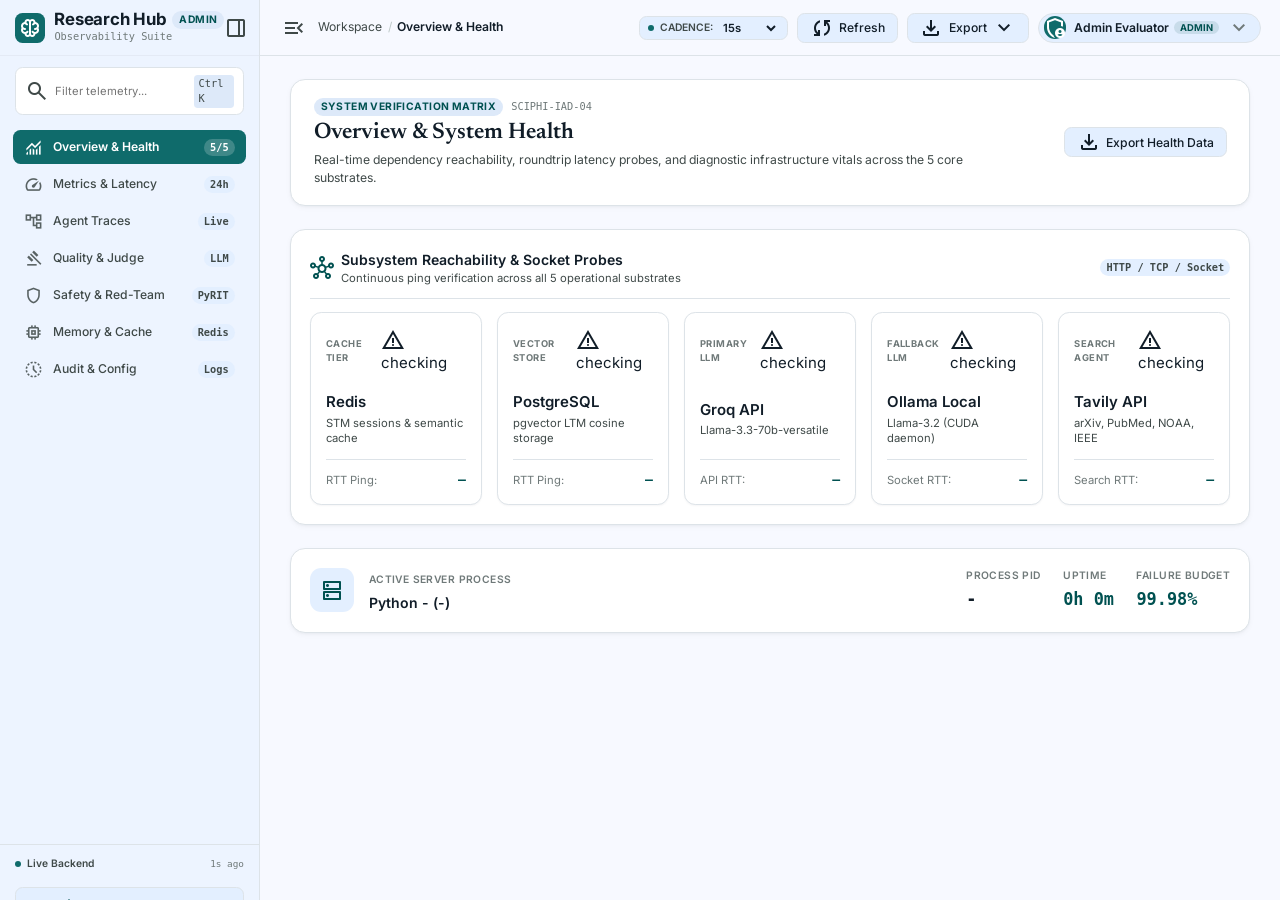
==== ui/admin/index.html @ 068dc17c "Fix PyRIT admin run reporting Co-authored-by: Copilot App <223556219+Copilot@users.noreply.github.co" ====
﻿<!DOCTYPE html>
<html lang="en">
<head>
  <meta charset="utf-8"/>
  <meta name="viewport" content="width=device-width, initial-scale=1.0"/>
  <title>Admin Observability Suite â€” Research Hub</title>
  <meta name="description" content="Granular diagnostics, telemetry, LangGraph 4-agent traces, quality scoring, safety red-teaming, and memory controls."/>

  <!-- Google Typography: Inter (UI), Newsreader (Editorial Serif), JetBrains Mono (Metrology) -->
  <link rel="preconnect" href="https://fonts.googleapis.com"/>
  <link rel="preconnect" href="https://fonts.gstatic.com" crossorigin=""/>
  <link href="https://fonts.googleapis.com/css2?family=Inter:wght@400;500;600;700&family=JetBrains+Mono:wght@400;500;600;700&family=Newsreader:ital,opsz,wght@0,6..72,400;0,6..72,500;1,6..72,400&display=swap" rel="stylesheet"/>
  <link href="https://fonts.googleapis.com/css2?family=Material+Symbols+Outlined:opsz,wght,FILL,GRAD@20..48,100..700,0..1,-50..200" rel="stylesheet"/>

  <!-- Shared Academic Editorial Intelligence Design System -->
  <link rel="stylesheet" href="../user/css/style.css"/>
  <link rel="stylesheet" href="css/admin-style.css"/>
</head>
<body>

  <div class="admin-layout" id="app-root">

    <!-- Mobile Sidebar Backdrop Overlay -->
    <div class="sidebar-backdrop" id="sidebar-backdrop"></div>

    <!-- ======================================================================
         LEFT SIDEBAR (Admin Observability Navigation)
         ====================================================================== -->
    <aside class="sidebar" id="sidebar">
      
      <!-- Brand & Collapser -->
      <div class="sidebar-header">
        <a href="index.html" class="brand-wrapper" title="Admin Observability Suite" style="text-decoration: none; color: inherit;">
          <div class="brand-icon" style="background-color: var(--primary-container); color: #ffffff;">
            <span class="material-symbols-outlined text-[18px]">neurology</span>
          </div>
          <div style="display: flex; flex-direction: column;">
            <div style="display: flex; align-items: center; gap: 6px;">
              <span class="brand-title">Research Hub</span>
              <span class="sidebar-admin-tag">Admin</span>
            </div>
            <span style="font-size: 0.6875rem; color: var(--outline); font-family: var(--font-mono);">Observability Suite</span>
          </div>
        </a>
        <button class="icon-btn" id="sidebar-close-btn" title="Close sidebar" type="button">
          <span class="material-symbols-outlined text-[18px]">dock_to_left</span>
        </button>
      </div>

      <!-- Action Search -->
      <div class="sidebar-actions">
        <div class="search-trigger-btn" style="cursor: default;">
          <div class="search-trigger-left" style="width: 100%;">
            <span class="material-symbols-outlined text-[16px]">search</span>
            <input
              type="text"
              id="headerGlobalSearch"
              placeholder="Filter telemetry..."
              style="background: transparent; border: none; outline: none; width: 100%; font-size: 0.75rem; color: var(--on-surface);"
            />
          </div>
          <kbd class="shortcut-kbd" style="background: var(--surface-container-high); color: var(--on-surface-variant);">Ctrl K</kbd>
        </div>
      </div>

      <!-- Observability Navigation Tabs -->
      <nav class="sidebar-nav" id="adminSidebarNav" style="gap: 3px;">
        <a class="admin-nav-item active" data-path="overview-health" href="#overview-health">
          <div class="admin-nav-item-left">
            <span class="material-symbols-outlined">monitoring</span>
            <span>Overview &amp; Health</span>
          </div>
          <span class="admin-nav-chip">5/5</span>
        </a>

        <a class="admin-nav-item" data-path="metrics-latency" href="#metrics-latency">
          <div class="admin-nav-item-left">
            <span class="material-symbols-outlined">speed</span>
            <span>Metrics &amp; Latency</span>
          </div>
          <span class="admin-nav-chip">24h</span>
        </a>

        <a class="admin-nav-item" data-path="agent-traces" href="#agent-traces">
          <div class="admin-nav-item-left">
            <span class="material-symbols-outlined">account_tree</span>
            <span>Agent Traces</span>
          </div>
          <span class="admin-nav-chip">Live</span>
        </a>

        <a class="admin-nav-item" data-path="quality-judge" href="#quality-judge">
          <div class="admin-nav-item-left">
            <span class="material-symbols-outlined">gavel</span>
            <span>Quality &amp; Judge</span>
          </div>
          <span class="admin-nav-chip">LLM</span>
        </a>

        <a class="admin-nav-item" data-path="safety-red-team" href="#safety-red-team">
          <div class="admin-nav-item-left">
            <span class="material-symbols-outlined">shield</span>
            <span>Safety &amp; Red-Team</span>
          </div>
          <span class="admin-nav-chip">PyRIT</span>
        </a>

        <a class="admin-nav-item" data-path="memory-cache" href="#memory-cache">
          <div class="admin-nav-item-left">
            <span class="material-symbols-outlined">memory</span>
            <span>Memory &amp; Cache</span>
          </div>
          <span class="admin-nav-chip">Redis</span>
        </a>

        <a class="admin-nav-item" data-path="audit-logs-config" href="#audit-logs-config">
          <div class="admin-nav-item-left">
            <span class="material-symbols-outlined">history_toggle_off</span>
            <span>Audit &amp; Config</span>
          </div>
          <span class="admin-nav-chip">Logs</span>
        </a>
      </nav>

      <!-- Sidebar Footer with Status & Password-Protected Return to User Mode -->
      <div class="sidebar-footer" style="flex-direction: column; align-items: stretch; gap: 0.5rem; padding: 0.75rem 1rem;">
        <div class="backend-status-pill" style="justify-content: space-between; width: 100%;">
          <div style="display: flex; align-items: center; gap: 6px;">
            <span class="status-dot-active"></span>
            <span style="font-size: 0.6875rem; font-weight: 600;">Live Backend</span>
          </div>
          <span style="font-size: 0.625rem; font-family: var(--font-mono); color: var(--outline);" id="lastCheckTimeDisplay">Live</span>
        </div>

        <button type="button" class="btn-sidebar-return-user" id="btn-sidebar-switch-user" title="Switch to Scholar Workspace (Password Required)">
          <span class="material-symbols-outlined text-[16px]">arrow_back</span>
          <span>Switch to User Mode</span>
        </button>
      </div>
    </aside>

    <!-- Mobile Sidebar Backdrop -->
    <div class="sidebar-backdrop" id="sidebar-backdrop"></div>

    <!-- ======================================================================
         MAIN CONTENT AREA
         ====================================================================== -->
    <div class="admin-main">
      
      <!-- Top App Header (Consistent with User Mode) -->
      <header class="app-header">
        <div class="header-left">
          <button class="icon-btn" id="btn-toggle-sidebar" title="Toggle navigation sidebar" type="button">
            <span class="material-symbols-outlined text-[20px]" id="sidebar-toggle-icon">menu_open</span>
          </button>
          <div class="header-breadcrumb">
            <span class="breadcrumb-root">Workspace</span>
            <span class="breadcrumb-sep">/</span>
            <span class="breadcrumb-current" id="admin-breadcrumb-title">Overview &amp; Health</span>
          </div>
        </div>

        <div class="header-right">
          <!-- Refresh Interval Selector -->
          <div style="display: flex; align-items: center; gap: 6px; padding: 3px 8px; border-radius: var(--radius-md); background: var(--surface-container); border: 1px solid var(--border-color); font-size: 0.75rem;">
            <span class="status-dot-active"></span>
            <span style="color: var(--on-surface-variant); font-size: 0.6875rem; font-weight: 600; text-transform: uppercase;">Cadence:</span>
            <select id="headerIntervalSelect" style="background: transparent; border: none; font-family: inherit; font-size: 0.75rem; color: var(--on-surface); font-weight: 600; outline: none; cursor: pointer;">
              <option value="15s" selected>15s</option>
              <option value="paused">Paused</option>
              <option value="5s">5s</option>
              <option value="30s">30s</option>
              <option value="60s">60s</option>
            </select>
          </div>

          <!-- Refresh Now Button -->
          <button class="btn-header-action" id="headerRefreshBtn" type="button" title="Poll Live Telemetry Now">
            <span class="material-symbols-outlined text-[16px]">sync</span>
            <span>Refresh</span>
          </button>

          <!-- Export Dropdown -->
          <div class="relative-dropdown-container" style="position: relative;">
            <button class="btn-header-action" id="headerExportBtn" type="button" title="Export Telemetry Data">
              <span class="material-symbols-outlined text-[16px]">download</span>
              <span>Export</span>
              <span class="material-symbols-outlined text-[14px]">expand_more</span>
            </button>
            <div class="profile-dropdown" id="exportDropdownMenu" style="right: 0; min-width: 160px; top: calc(100% + 6px);">
              <button class="profile-action-item" id="exportCsvAction" type="button">
                <span class="material-symbols-outlined text-[16px]">table_view</span>
                <span>Export CSV (.csv)</span>
              </button>
              <button class="profile-action-item" id="exportJsonAction" type="button">
                <span class="material-symbols-outlined text-[16px]">data_object</span>
                <span>Export JSON (.json)</span>
              </button>
            </div>
          </div>

          <!-- Profile Component: Exactly identical to User Mode -->
          <div class="profile-container" id="profile-container">
            <button class="btn-profile" id="btn-profile-trigger" type="button" title="Admin Profile &amp; Role Access">
              <div class="profile-avatar-badge" id="profile-avatar-badge" style="background: var(--primary-container); color: #ffffff;">
                <span class="material-symbols-outlined text-[16px]" id="profile-avatar-icon">admin_panel_settings</span>
              </div>
              <div class="profile-label-group">
                <span class="profile-user-name" id="profile-user-name">Admin Evaluator</span>
                <span class="profile-role-tag" id="profile-role-tag" style="background: rgba(0, 81, 81, 0.12); color: var(--primary);">Admin</span>
              </div>
              <span class="material-symbols-outlined text-[16px] profile-chevron" id="profile-chevron">expand_more</span>
            </button>

            <!-- Profile Dropdown Menu -->
            <div class="profile-dropdown" id="profile-dropdown">
              <div class="profile-dropdown-header">
                <div class="profile-dropdown-avatar" style="background: var(--primary-container); color: #ffffff;">
                  <span class="material-symbols-outlined text-[20px]">admin_panel_settings</span>
                </div>
                <div class="profile-dropdown-info">
                  <h4 class="profile-dropdown-name">Admin Evaluator</h4>
                  <p class="profile-dropdown-email">admin@platform.ai</p>
                  <div class="profile-status-pill">
                    <span class="status-dot-active"></span>
                    <span>System Admin (Evaluator)</span>
                  </div>
                </div>
              </div>

              <div class="profile-dropdown-divider"></div>

              <!-- Role Switcher: Switching to User asks for User Password! -->
              <div class="profile-role-section">
                <div class="profile-section-title">Login Role Access</div>
                <div class="profile-role-toggle-group">
                  <button class="profile-role-switch-btn" id="profile-switch-user" type="button">
                    <span class="material-symbols-outlined text-[15px]">person</span>
                    <span>User Mode</span>
                  </button>
                  <button class="profile-role-switch-btn active" id="profile-switch-admin" type="button">
                    <span class="material-symbols-outlined text-[15px]">admin_panel_settings</span>
                    <span>Admin Mode</span>
                  </button>
                </div>
                <p class="profile-role-desc">
                  Full model diagnostics active: LLM-as-a-judge scores, prompt critiques, and agent trace latencies are visible.
                </p>
              </div>

              <div class="profile-dropdown-divider"></div>

              <div class="profile-dropdown-actions">
                <button class="profile-action-item" id="btn-switch-to-user-dropdown" type="button">
                  <span class="material-symbols-outlined text-[16px]">logout</span>
                  <span>Switch to User Mode (Verify Password)</span>
                </button>
                <button class="profile-action-item" id="headerLogoutBtn" type="button">
                  <span class="material-symbols-outlined text-[16px]">lock</span>
                  <span>Lock Admin Session</span>
                </button>
              </div>
            </div>
          </div>
        </div>
      </header>

      <!-- Scrollable Admin Views Canvas -->
      <div class="admin-scroll-area">

        <!-- ==================== TAB 1: OVERVIEW & HEALTH ==================== -->
        <section id="panel-overview-health" class="admin-view-panel">
          <!-- Banner -->
          <div class="dashboard-banner">
            <div>
              <div style="display: flex; align-items: center; gap: 8px;">
                <span class="sidebar-admin-tag">System Verification Matrix</span>
                <span style="font-size: 0.6875rem; font-family: var(--font-mono); color: var(--outline);">SCIPHI-IAD-04</span>
              </div>
              <h1 class="dashboard-banner-title">Overview &amp; System Health</h1>
              <p class="dashboard-banner-desc">
                Real-time dependency reachability, roundtrip latency probes, and diagnostic infrastructure vitals across the 5 core substrates.
              </p>
            </div>
            <div class="dashboard-banner-actions">
              <button class="btn-header-action" onclick="AdminController.exportScoresData('csv')" type="button">
                <span class="material-symbols-outlined text-[18px]">download</span>
                <span>Export Health Data</span>
              </button>
            </div>
          </div>

          <!-- 5 Core Dependency Probes Grid -->
          <div class="admin-card">
            <div class="admin-card-header">
              <div class="admin-card-title-group">
                <span class="material-symbols-outlined text-[20px]" style="color: var(--primary);">hub</span>
                <div>
                  <h3 class="admin-card-title">Subsystem Reachability &amp; Socket Probes</h3>
                  <p class="admin-card-subtitle">Continuous ping verification across all 5 operational substrates</p>
                </div>
              </div>
              <span class="admin-nav-chip">HTTP / TCP / Socket</span>
            </div>

            <div class="probes-grid">
              <!-- 1. Redis -->
              <div class="probe-card">
                <div class="probe-card-top">
                  <span class="probe-tier-tag">Cache Tier</span>
                  <span id="status-redis" class="probe-status-badge">
                    <span class="material-symbols-outlined text-[13px]">hourglass_empty</span>
                    <span>Checking...</span>
                  </span>
                </div>
                <div>
                  <h4 class="probe-name">Redis</h4>
                  <p class="probe-desc">STM sessions &amp; semantic cache</p>
                </div>
                <div class="probe-metrology-row">
                  <span style="color: var(--outline);">RTT Ping:</span>
                  <span id="rtt-redis" class="probe-latency-val">â€”</span>
                </div>
              </div>

              <!-- 2. Postgres -->
              <div class="probe-card">
                <div class="probe-card-top">
                  <span class="probe-tier-tag">Vector Store</span>
                  <span id="status-postgres" class="probe-status-badge">
                    <span class="material-symbols-outlined text-[13px]">hourglass_empty</span>
                    <span>Checking...</span>
                  </span>
                </div>
                <div>
                  <h4 class="probe-name">PostgreSQL</h4>
                  <p class="probe-desc">pgvector LTM cosine storage</p>
                </div>
                <div class="probe-metrology-row">
                  <span style="color: var(--outline);">RTT Ping:</span>
                  <span id="rtt-postgres" class="probe-latency-val">â€”</span>
                </div>
              </div>

              <!-- 3. Groq LLM -->
              <div class="probe-card">
                <div class="probe-card-top">
                  <span class="probe-tier-tag">Primary LLM</span>
                  <span id="status-groq" class="probe-status-badge">
                    <span class="material-symbols-outlined text-[13px]">hourglass_empty</span>
                    <span>Checking...</span>
                  </span>
                </div>
                <div>
                  <h4 class="probe-name">Groq API</h4>
                  <p class="probe-desc">Llama-3.3-70b-versatile</p>
                </div>
                <div class="probe-metrology-row">
                  <span style="color: var(--outline);">API RTT:</span>
                  <span id="rtt-groq" class="probe-latency-val">â€”</span>
                </div>
              </div>

              <!-- 4. Ollama Local -->
              <div class="probe-card">
                <div class="probe-card-top">
                  <span class="probe-tier-tag">Fallback LLM</span>
                  <span id="status-ollama" class="probe-status-badge">
                    <span class="material-symbols-outlined text-[13px]">hourglass_empty</span>
                    <span>Checking...</span>
                  </span>
                </div>
                <div>
                  <h4 class="probe-name">Ollama Local</h4>
                  <p class="probe-desc">Llama-3.2 (CUDA daemon)</p>
                </div>
                <div class="probe-metrology-row">
                  <span style="color: var(--outline);">Socket RTT:</span>
                  <span id="rtt-ollama" class="probe-latency-val">â€”</span>
                </div>
              </div>

              <!-- 5. Tavily Search -->
              <div class="probe-card">
                <div class="probe-card-top">
                  <span class="probe-tier-tag">Search Agent</span>
                  <span id="status-tavily" class="probe-status-badge">
                    <span class="material-symbols-outlined text-[13px]">hourglass_empty</span>
                    <span>Checking...</span>
                  </span>
                </div>
                <div>
                  <h4 class="probe-name">Tavily API</h4>
                  <p class="probe-desc">arXiv, PubMed, NOAA, IEEE</p>
                </div>
                <div class="probe-metrology-row">
                  <span style="color: var(--outline);">Search RTT:</span>
                  <span id="rtt-tavily" class="probe-latency-val">â€”</span>
                </div>
              </div>
            </div>
          </div>

          <!-- Active Server Process Card -->
          <div class="process-runtime-card">
            <div style="display: flex; align-items: center; gap: 1rem;">
              <div style="width: 44px; height: 44px; border-radius: var(--radius-lg); background: var(--surface-container); display: flex; align-items: center; justify-content: center; color: var(--primary);">
                <span class="material-symbols-outlined text-[26px]">dns</span>
              </div>
              <div>
                <span class="process-stat-label">Active Server Process</span>
                <h4 style="font-size: 0.9375rem; font-weight: 600; color: var(--on-surface); margin-top: 2px;" id="healthPythonDisplay">â€”</h4>
              </div>
            </div>

            <div class="process-tiles-cluster">
              <div class="process-stat-tile">
                <span class="process-stat-label">Process PID</span>
                <span class="process-stat-val" id="healthPidDisplay">â€”</span>
              </div>
              <div class="process-stat-tile">
                <span class="process-stat-label">Uptime</span>
                <span class="process-stat-val" id="healthUptimeDisplay" style="color: var(--primary);">â€”</span>
              </div>
              <div class="process-stat-tile">
                <span class="process-stat-label">Failure Budget</span>
                <span class="process-stat-val" style="color: var(--primary);">99.98%</span>
              </div>
            </div>
          </div>
        </section>

        <!-- ==================== TAB 2: METRICS & LATENCY ==================== -->
        <section id="panel-metrics-latency" class="admin-view-panel hidden">
          <!-- Banner & Time Filter -->
          <div class="dashboard-banner">
            <div>
              <span class="sidebar-admin-tag">Performance Metrology</span>
              <h1 class="dashboard-banner-title">Metrics &amp; Latency Telemetry</h1>
              <p class="dashboard-banner-desc">
                Distribution percentiles, cache hit ratios, error rates, and provider fallback trends across time windows.
              </p>
            </div>
            <!-- Time Filter -->
            <div style="display: flex; align-items: center; gap: 4px; padding: 4px; border-radius: var(--radius-md); background: var(--surface-container); border: 1px solid var(--border-color);">
              <button class="time-pill-btn metrics-range-btn" data-range="1h">1h</button>
              <button class="time-pill-btn metrics-range-btn active" data-range="24h">24h</button>
              <button class="time-pill-btn metrics-range-btn" data-range="7d">7d</button>
              <button class="time-pill-btn metrics-range-btn" data-range="all">All</button>
            </div>
          </div>

          <!-- Top Throughput & Health Summary (5 Cards) -->
          <div class="summary-tiles-grid" style="grid-template-columns: repeat(auto-fit, minmax(180px, 1fr));">
            <div class="summary-stat-card">
              <span class="process-stat-label">Total Inquiries</span>
              <div class="summary-stat-num" id="metricTotalRequests">0</div>
              <span class="summary-stat-sub" style="color: var(--primary);">Live telemetry captured</span>
            </div>
            <div class="summary-stat-card">
              <span class="process-stat-label">Error Rate</span>
              <div class="summary-stat-num" id="metricErrorRate">0.00%</div>
              <span class="summary-stat-sub">Pipeline error ratio</span>
            </div>
            <div class="summary-stat-card">
              <span class="process-stat-label">Semantic Cache Hit Rate</span>
              <div class="summary-stat-num" id="metricCacheHitRate" style="color: var(--primary);">0.0%</div>
              <span class="summary-stat-sub" style="color: var(--primary);">Direct vector hits</span>
            </div>
            <div class="summary-stat-card">
              <span class="process-stat-label">Provider Fallbacks</span>
              <div class="summary-stat-num" id="metricFallbacks">0</div>
              <span class="summary-stat-sub">Fallback routing events</span>
            </div>
            <div class="summary-stat-card">
              <span class="process-stat-label">Tokens Consumed</span>
              <div class="summary-stat-num" id="metricTotalTokens" style="color: var(--primary);">0</div>
              <span class="summary-stat-sub" id="metricTokensSub">Prompt &amp; Completion tokens</span>
            </div>
          </div>

          <!-- End-to-End Latency Distribution -->
          <div class="admin-card">
            <div class="admin-card-header">
              <div class="admin-card-title-group">
                <span class="material-symbols-outlined text-[20px]" style="color: var(--primary);">timer</span>
                <div>
                  <h3 class="admin-card-title">End-to-End Synthesis Latency Distribution</h3>
                  <p class="admin-card-subtitle">Percentile boundaries computed over selected time window</p>
                </div>
              </div>
              <span class="admin-nav-chip">Percentile Metrics</span>
            </div>

            <div class="metric-tiles-grid">
              <div class="metric-tile">
                <span class="metric-tile-label">P50 (Median)</span>
                <span class="metric-tile-number" id="metricP50">â€”</span>
              </div>
              <div class="metric-tile">
                <span class="metric-tile-label">P90</span>
                <span class="metric-tile-number" id="metricP90">â€”</span>
              </div>
              <div class="metric-tile">
                <span class="metric-tile-label">P95</span>
                <span class="metric-tile-number accent" id="metricP95">â€”</span>
              </div>
              <div class="metric-tile">
                <span class="metric-tile-label">P99</span>
                <span class="metric-tile-number warning" id="metricP99">â€”</span>
              </div>
              <div class="metric-tile">
                <span class="metric-tile-label">Average</span>
                <span class="metric-tile-number" id="metricAvg">â€”</span>
              </div>
              <div class="metric-tile">
                <span class="metric-tile-label">Min / Max</span>
                <span class="metric-tile-number" id="metricMinMax" style="font-size: 0.9375rem;">â€”</span>
              </div>
            </div>
          </div>
        </section>

        <!-- ==================== TAB 3: AGENT TRACES & WATERFALL ==================== -->
        <section id="panel-agent-traces" class="admin-view-panel hidden">
          <!-- Banner & Outcome Filters -->
          <div class="dashboard-banner">
            <div>
              <span class="sidebar-admin-tag">LangGraph 4-Agent Pipeline</span>
              <h1 class="dashboard-banner-title">Agent Execution Traces</h1>
              <p class="dashboard-banner-desc">
                Inspect granular multi-agent execution spans, prompt cache efficiency, and step-by-step waterfall latency analysis.
              </p>
            </div>
            <!-- Status & Search Filter -->
            <div style="display: flex; align-items: center; gap: 8px; flex-wrap: wrap;">
              <div style="display: flex; align-items: center; gap: 4px; padding: 4px; border-radius: var(--radius-md); background: var(--surface-container); border: 1px solid var(--border-color);">
                <button class="time-pill-btn trace-filter-outcome active" data-outcome="all">All</button>
                <button class="time-pill-btn trace-filter-outcome" data-outcome="success">Success</button>
                <button class="time-pill-btn trace-filter-outcome" data-outcome="blocked">Blocked</button>
              </div>
              <div style="position: relative; display: flex; align-items: center;">
                <span class="material-symbols-outlined text-[15px]" style="position: absolute; left: 8px; color: var(--outline); pointer-events: none;">search</span>
                <input type="text" id="traceSearchInput" placeholder="Search inquiries or models..." style="padding: 0.35rem 0.65rem 0.35rem 1.75rem; font-size: 0.75rem; border-radius: var(--radius-md); border: 1px solid var(--border-color); background: var(--surface-container); color: var(--on-surface); outline: none; width: 190px;" />
              </div>
            </div>
          </div>

          <!-- Split Layout: Table (7) & Waterfall (5) -->
          <div class="traces-split-layout">
            <!-- Traces Table -->
            <div class="admin-table-container">
              <div class="admin-table-header">
                <span class="admin-card-title">Recorded Inquiries &amp; Traces</span>
                <span class="admin-card-subtitle">Click row to inspect waterfall</span>
              </div>
              <div class="admin-table-scroll">
                <table class="admin-table">
                  <thead>
                    <tr>
                      <th style="width: 85px;">Request ID</th>
                      <th>Inquiry &amp; Model Execution</th>
                      <th style="width: 85px;">Outcome</th>
                      <th style="width: 75px;">Duration</th>
                      <th style="width: 60px; text-align: center;">Cache</th>
                      <th style="width: 65px;">Score</th>
                      <th style="width: 45px; text-align: right;">Inspect</th>
                    </tr>
                  </thead>
                  <tbody id="tracesTableBody">
                    <!-- Injected dynamically via admin-app.js -->
                  </tbody>
                </table>
              </div>
            </div>

            <!-- Waterfall Inspector -->
            <div class="waterfall-inspector-card">
              <div style="display: flex; flex-direction: column; gap: 8px; padding-bottom: 0.75rem; border-bottom: 1px solid var(--border-color);">
                <div style="display: flex; align-items: center; justify-content: space-between;">
                  <span class="sidebar-admin-tag">Execution Waterfall</span>
                  <span id="waterfallDuration" style="font-family: var(--font-mono); font-weight: 700; color: var(--primary); font-size: 0.8125rem;">â€”</span>
                </div>
                <h3 id="waterfallTopicTitle" style="font-size: 1.0625rem; font-weight: 600; color: var(--on-surface); margin-top: 2px;">No Trace Selected</h3>
                <div style="display: flex; align-items: center; justify-content: space-between; font-family: var(--font-mono); font-size: 0.6875rem; color: var(--outline);">
                  <span id="waterfallRequestId">â€”</span>
                  <span id="waterfallModel">â€”</span>
                </div>

                <!-- Detailed Model, Fallback & Token Telemetry Box -->
                <div id="waterfallDiagnosticsCard" style="display: grid; grid-template-columns: repeat(2, 1fr); gap: 6px; padding: 8px; background: var(--surface-container-low); border: 1px solid var(--border-color); border-radius: var(--radius-md); font-family: var(--font-mono); font-size: 0.6875rem;">
                  <div style="display: flex; flex-direction: column; gap: 2px;">
                    <span style="color: var(--outline); text-transform: uppercase; font-size: 0.625rem;">Active Model</span>
                    <span id="waterfallModelBadge" style="font-weight: 600; color: var(--on-surface); word-break: break-all;">â€”</span>
                  </div>
                  <div style="display: flex; flex-direction: column; gap: 2px;">
                    <span style="color: var(--outline); text-transform: uppercase; font-size: 0.625rem;">Fallback Status</span>
                    <span id="waterfallFallbackBadge" style="font-weight: 600; color: var(--primary);">â€”</span>
                  </div>
                  <div style="display: flex; flex-direction: column; gap: 2px;">
                    <span style="color: var(--outline); text-transform: uppercase; font-size: 0.625rem;">Tokens Consumed</span>
                    <span id="waterfallTokensBadge" style="font-weight: 600; color: var(--primary);">â€”</span>
                  </div>
                  <div style="display: flex; flex-direction: column; gap: 2px;">
                    <span style="color: var(--outline); text-transform: uppercase; font-size: 0.625rem;">Est. Cost / Score</span>
                    <span id="waterfallCostBadge" style="font-weight: 600; color: var(--on-surface);">â€”</span>
                  </div>
                </div>

                <!-- Fallback Details Alert Banner (Visible when fallback occurred) -->
                <div id="waterfallFallbackAlert" style="display: none; padding: 6px 8px; background: rgba(234, 155, 0, 0.12); border: 1px solid rgba(234, 155, 0, 0.3); border-radius: var(--radius-sm); font-size: 0.6875rem; color: #b45309;">
                  <span class="material-symbols-outlined text-[14px]" style="vertical-align: middle; margin-right: 4px;">warning</span>
                  <span id="waterfallFallbackText">Fallback triggered</span>
                </div>

                <!-- Process Token Consumption Belt (Search, Summarize, Write, Verify...) -->
                <div id="waterfallProcessTokensSection" style="display: flex; flex-direction: column; gap: 6px; padding: 8px 10px; background: var(--surface-container); border: 1px solid var(--border-color); border-radius: var(--radius-md);">
                  <div style="display: flex; align-items: center; justify-content: space-between;">
                    <span style="font-size: 0.6875rem; font-weight: 700; color: var(--on-surface); text-transform: uppercase; letter-spacing: 0.04em; display: flex; align-items: center; gap: 4px;">
                      <span class="material-symbols-outlined text-[15px]" style="color: var(--primary);">donut_small</span>
                      Process Token Breakdown
                    </span>
                    <span id="waterfallProcessTokensTotal" style="font-family: var(--font-mono); font-size: 0.6875rem; font-weight: 700; color: var(--primary);">0 tokens</span>
                  </div>

                  <!-- Segmented visual proportion bar -->
                  <div id="waterfallProcessTokensBar" style="display: flex; width: 100%; height: 6px; border-radius: 9999px; overflow: hidden; background: var(--surface-container-high); gap: 2px;">
                    <!-- Segmented spans injected dynamically -->
                  </div>

                  <!-- Chips for Router, Search, Summarize, Write, Verify -->
                  <div id="waterfallProcessTokensChips" style="display: flex; flex-wrap: wrap; gap: 4px; margin-top: 2px;">
                    <!-- Process badges injected dynamically -->
                  </div>
                </div>
              </div>

              <!-- Steps Breakdown Container -->
              <div style="display: flex; flex-direction: column; gap: 0.625rem; overflow-y: auto; max-height: 440px; padding-right: 4px;" id="waterfallStepsContainer">
                <!-- Injected dynamically via renderTraceWaterfall -->
              </div>
            </div>
          </div>
        </section>

        <!-- ==================== TAB 4: QUALITY & LLM-AS-A-JUDGE ==================== -->
        <section id="panel-quality-judge" class="admin-view-panel hidden">
          <!-- Banner & Action -->
          <div class="dashboard-banner">
            <div>
              <span class="sidebar-admin-tag">Automated &amp; Human Evaluation</span>
              <h1 class="dashboard-banner-title">Quality &amp; LLM-as-a-Judge</h1>
              <p class="dashboard-banner-desc">
                Continuous automated evaluation scores ingested from <code style="font-family: var(--font-mono); color: var(--primary);">logs/scores.jsonl</code> with human reviewer calibration.
              </p>
            </div>
            <button class="btn-header-action" onclick="AdminController.exportScoresData('json')" type="button" style="padding: 0.5rem 1rem; width: auto;">
              <span class="material-symbols-outlined text-[18px]">data_object</span>
              <span>Export Scores</span>
            </button>
          </div>

          <!-- Gauges Cluster -->
          <div class="metric-tiles-grid">
            <div class="metric-tile">
              <span class="metric-tile-label">Average Overall</span>
              <span class="metric-tile-number accent" id="qualityAvgOverall">â€”</span>
            </div>
            <div class="metric-tile">
              <span class="metric-tile-label">Relevance</span>
              <span class="metric-tile-number" id="qualityAvgRelevance">â€”</span>
            </div>
            <div class="metric-tile">
              <span class="metric-tile-label">Accuracy</span>
              <span class="metric-tile-number" id="qualityAvgAccuracy">â€—</span>
            </div>
            <div class="metric-tile">
              <span class="metric-tile-label">Clarity</span>
              <span class="metric-tile-number" id="qualityAvgClarity">â€—</span>
            </div>
            <div class="metric-tile">
              <span class="metric-tile-label">Low Scores (<7.0)</span>
              <span class="metric-tile-number warning" id="qualityLowScoreCount">0</span>
            </div>
            <div class="metric-tile">
              <span class="metric-tile-label">Human Reviews</span>
              <span class="metric-tile-number" id="qualityHumanReviewsCount">0</span>
            </div>
          </div>

          <!-- Scores Table -->
          <div class="admin-table-container">
            <div class="admin-table-header">
              <span class="admin-card-title">Evaluation Scores Feed</span>
              <span class="admin-card-subtitle">Total records: <span id="qualityTotalGraded">0</span></span>
            </div>
            <div class="admin-table-scroll">
              <table class="admin-table">
                <thead>
                  <tr>
                    <th>Research Topic</th>
                    <th>Overall</th>
                    <th>Rel</th>
                    <th>Acc</th>
                    <th>Cla</th>
                    <th>Status</th>
                    <th>Judge Critique</th>
                  </tr>
                </thead>
                <tbody id="qualityScoresTableBody">
                  <!-- Injected via admin-app.js -->
                </tbody>
              </table>
            </div>
          </div>

          <!-- Human Reviews Table -->
          <div class="admin-table-container">
            <div class="admin-table-header">
              <div style="display: flex; align-items: center; justify-content: space-between; flex-wrap: wrap; gap: 8px;">
                <span class="admin-card-title">Human Evaluation Reviews</span>
                <button class="btn-header-action" onclick="AdminController.openHumanReviewModal()" type="button" style="padding: 0.5rem 1rem; width: auto;">
                  <span class="material-symbols-outlined text-[16px]">add</span>
                  <span>Add Human Review</span>
                </button>
              </div>
              <span class="admin-card-subtitle">Human reviewer calibration separate from automated LLM-as-a-judge scores</span>
            </div>
            <div class="admin-table-scroll">
              <table class="admin-table">
                <thead>
                  <tr>
                    <th>Topic</th>
                    <th>Reviewer</th>
                    <th>Overall</th>
                    <th>Rel</th>
                    <th>Acc</th>
                    <th>Cla</th>
                    <th>Status</th>
                    <th>Flagged for Rerun</th>
                    <th>Feedback Notes</th>
                    <th>Time (IST)</th>
                  </tr>
                </thead>
                <tbody id="qualityHumanReviewsTableBody">
                  <!-- Injected via admin-app.js -->
                </tbody>
              </table>
            </div>
          </div>
        </section>

        <!-- ==================== TAB 5: SAFETY & RED-TEAMING ==================== -->
        <section id="panel-safety-red-team" class="admin-view-panel hidden">
          <!-- Banner -->
          <div class="dashboard-banner">
            <div>
              <span class="sidebar-admin-tag">Guardrails &amp; Adversarial Benchmarking</span>
              <h1 class="dashboard-banner-title">Safety &amp; Red-Teaming</h1>
              <p class="dashboard-banner-desc">
                Real-time guardrail block telemetry strictly segregated from offline PyRIT red-team attack campaign evaluations.
              </p>
            </div>
          </div>

          <!-- PyRIT Benchmark Suite (4 Tiles) -->
          <div class="admin-card">
            <div class="admin-card-header">
              <div class="admin-card-title-group">
                <span class="material-symbols-outlined text-[20px]" style="color: var(--primary);">shield</span>
                <div>
                  <h3 class="admin-card-title">Live PyRIT Platform Integration Test</h3>
                  <p class="admin-card-subtitle">Runs fixed direct-injection cases through the real API and indirect XPIA cases through LangGraph agents.</p>
                </div>
              </div>
              <span class="admin-nav-chip">Fixed case set</span>
            </div>

            <div class="admin-card-subtitle" id="safetyRedteamRunMeta">Loading latest benchmark...</div>
            <p class="admin-card-subtitle" style="color: var(--error); margin-top: 6px;">
              Live run: tests this platform only with up to 11 fixed cases. It invokes the configured LLM and may consume provider quota; if a direct attack bypasses input checks, the normal research pipeline (including configured search) may run. Defenses stay enabled.
            </p>
            <div style="display:flex; gap:8px; margin: 8px 0;">
              <button type="button" id="safetyRunRedteamButton" class="btn-header-action">
                <span class="material-symbols-outlined text-[16px]">play_circle</span>
                Run Live Platform Test
              </button>
              <span class="admin-card-subtitle" id="safetyRedteamRunStatus"></span>
            </div>

            <div class="summary-tiles-grid">
              <div class="metric-tile">
                <span class="metric-tile-label">Defense Rate</span>
                <span class="metric-tile-number accent" id="safetyDefenseRate">â€”</span>
              </div>
              <div class="metric-tile">
                <span class="metric-tile-label">Attacks Defended</span>
                <span class="metric-tile-number" id="safetyTotalAttacks">0 / 0</span>
              </div>
              <div class="metric-tile">
                <span class="metric-tile-label">Indirect Attacks (XPIA)</span>
                <span class="metric-tile-number" id="safetyIndirectAttacks">0</span>
              </div>
              <div class="metric-tile">
                <span class="metric-tile-label">Direct Jailbreaks</span>
                <span class="metric-tile-number" id="safetyDirectAttacks">0</span>
              </div>
              <div class="metric-tile">
                <span class="metric-tile-label">Run Errors</span>
                <span class="metric-tile-number" id="safetyRedteamErrors">0</span>
              </div>
            </div>
            <div class="admin-table-scroll" style="margin-top:12px;">
              <table class="admin-table">
                <thead>
                  <tr><th>Attack</th><th>Preview</th><th>Status</th><th>Evidence / Error</th></tr>
                </thead>
                <tbody id="safetyRedteamAttacksBody">
                  <tr><td colspan="4">No persisted benchmark loaded.</td></tr>
                </tbody>
              </table>
            </div>
          </div>

          <!-- Production Incidents Table -->
          <div class="admin-table-container">
            <div class="admin-table-header">
              <span class="admin-card-title">Live Production Safety Incidents</span>
              <span class="admin-card-subtitle">PII-Sanitized Excerpts (&lt;160 chars)</span>
            </div>
            <div class="admin-table-scroll">
              <table class="admin-table">
                <thead>
                  <tr>
                    <th>Event ID</th>
                    <th>Check Type</th>
                    <th>Reason</th>
                    <th>Sanitized Excerpt</th>
                    <th>Outcome</th>
                  </tr>
                </thead>
                <tbody id="safetyEventsTableBody">
                  <!-- Injected via admin-app.js -->
                </tbody>
              </table>
            </div>
          </div>
        </section>

        <!-- ==================== TAB 6: MEMORY & CACHE ==================== -->
        <section id="panel-memory-cache" class="admin-view-panel hidden">
          <!-- Banner & Action -->
          <div class="dashboard-banner">
            <div>
              <span class="sidebar-admin-tag">Data Substrate Management</span>
              <h1 class="dashboard-banner-title">Memory &amp; Semantic Cache</h1>
              <p class="dashboard-banner-desc">
                Inspect indexed long-term monographs, redis semantic cache entries with TTL countdowns, and active researcher session metadata.
              </p>
            </div>
            <button class="btn-header-action" id="clearAllCacheBtn" type="button" style="background-color: var(--error, #ba1a1a); color: #ffffff; border-color: transparent;">
              <span class="material-symbols-outlined text-[16px]">cleaning_services</span>
              <span>Clear Semantic Cache</span>
            </button>
          </div>

          <!-- 6a: Redis Semantic Cache Entries -->
          <div class="admin-table-container">
            <div class="admin-table-header">
              <span class="admin-card-title">Active Semantic Cache Entries (Redis)</span>
              <span class="admin-nav-chip">Similarity Threshold: 0.85</span>
            </div>
            <div class="admin-table-scroll">
              <table class="admin-table">
                <thead>
                  <tr>
                    <th>Cache Key</th>
                    <th>Topic Query</th>
                    <th>TTL Remaining</th>
                    <th>Cached Preview</th>
                    <th style="text-align: right;">Invalidate</th>
                  </tr>
                </thead>
                <tbody id="semanticCacheTableBody">
                  <!-- Injected via admin-app.js -->
                </tbody>
              </table>
            </div>
          </div>

          <!-- 6b: PostgreSQL Long-Term Memory (LTM) Reports -->
          <div class="admin-table-container">
            <div class="admin-table-header">
              <span class="admin-card-title">PostgreSQL Long-Term Memory (pgvector IVFFlat)</span>
              <span class="admin-nav-chip">Double-Confirmation Enforced</span>
            </div>
            <div class="admin-table-scroll">
              <table class="admin-table">
                <thead>
                  <tr>
                    <th>Report ID</th>
                    <th>Topic</th>
                    <th>Sources</th>
                    <th>Monograph Excerpt</th>
                    <th style="text-align: right;">Delete</th>
                  </tr>
                </thead>
                <tbody id="ltmReportsTableBody">
                  <!-- Injected via admin-app.js -->
                </tbody>
              </table>
            </div>
          </div>

          <!-- 6c: Active Sessions Metadata -->
          <div class="admin-table-container">
            <div class="admin-table-header">
              <span class="admin-card-title">Short-Term Memory Active Sessions (Redis STM)</span>
              <span class="admin-nav-chip">Confidentiality Preserved</span>
            </div>
            <div class="admin-table-scroll">
              <table class="admin-table">
                <thead>
                  <tr>
                    <th>Session ID</th>
                    <th>Turn Count</th>
                    <th>Last Role</th>
                    <th>TTL Countdown</th>
                    <th>Privacy Safeguard</th>
                  </tr>
                </thead>
                <tbody id="activeSessionsTableBody">
                  <!-- Injected via admin-app.js -->
                </tbody>
              </table>
            </div>
          </div>
        </section>

        <!-- ==================== TAB 7: AUDIT LOGS & CONFIG ==================== -->
        <section id="panel-audit-logs-config" class="admin-view-panel hidden">
          <!-- Banner & Action -->
          <div class="dashboard-banner">
            <div>
              <span class="sidebar-admin-tag">Immutable Governance Ledger</span>
              <h1 class="dashboard-banner-title">Audit Logs &amp; System Configuration</h1>
              <p class="dashboard-banner-desc">
                Append-only administrative operations log from <code style="font-family: var(--font-mono); color: var(--primary);">logs/admin_audit.jsonl</code> and read-only runtime configuration draft.
              </p>
            </div>
            <button class="btn-header-action" onclick="AdminController.exportScoresData('csv')" type="button">
              <span class="material-symbols-outlined text-[16px]">download</span>
              <span>Export Audit Trail</span>
            </button>
          </div>

          <!-- Audit Table - Admin Logs -->
          <div class="admin-table-container">
            <div class="admin-table-header">
              <span class="admin-card-title">Administrative Operations Journal</span>
              <span class="admin-nav-chip">APPEND-ONLY SECURE STREAM</span>
            </div>
            <div class="admin-table-scroll">
              <table class="admin-table">
                <thead>
                  <tr>
                    <th>Time (IST)</th>
                    <th>Actor</th>
                    <th>Action</th>
                    <th>Target Resource</th>
                    <th>Status</th>
                    <th>IP Address</th>
                  </tr>
                </thead>
                <tbody id="auditLogsTableBody">
                  <!-- Injected via admin-app.js -->
                </tbody>
              </table>
            </div>
          </div>

          <!-- User Activity Logs Table -->
          <div class="admin-table-container">
            <div class="admin-table-header">
              <span class="admin-card-title">User Activity Journal</span>
              <span class="admin-nav-chip">READ-ONLY USER STREAM</span>
            </div>
            <div class="admin-table-scroll">
              <table class="admin-table">
                <thead>
                  <tr>
                    <th>Time (IST)</th>
                    <th>Session ID</th>
                    <th>User</th>
                    <th>Action</th>
                    <th>Topic</th>
                    <th>Status</th>
                    <th>IP & Origin</th>
                  </tr>
                </thead>
                <tbody id="userActivityTableBody">
                  <!-- Injected via admin-app.js -->
                </tbody>
              </table>
            </div>
          </div>

          <!-- Configuration Blueprint Draft -->
          <div class="admin-card">
            <div class="admin-card-header">
              <div class="admin-card-title-group">
                <span class="material-symbols-outlined text-[20px]" style="color: var(--primary);">tune</span>
                <div>
                  <h3 class="admin-card-title">Runtime Configuration Blueprint (Read-Only)</h3>
                  <p class="admin-card-subtitle">Active model hyperparameters, rate limits, and memory thresholds</p>
                </div>
              </div>
              <span class="admin-nav-chip">Blueprint v3.4</span>
            </div>
            <pre id="configBlueprintJson" style="font-family: var(--font-mono); font-size: 0.75rem; color: var(--on-surface); background: var(--surface-container-low); padding: 1rem; border-radius: var(--radius-md); overflow-x: auto; line-height: 1.6; border: 1px solid var(--border-color); max-height: 380px;"></pre>
          </div>
        </section>

      </div>
    </div>
  </div>

  <!-- ==================== MODAL 1: DESTRUCTIVE CONFIRMATION ==================== -->
  <div class="modal-backdrop" id="destructiveConfirmModal">
    <div class="modal-dialog" style="max-width: 440px;">
      <div class="login-modal-header" style="border-bottom: 2px solid var(--error, #ba1a1a);">
        <div class="login-brand-group">
          <div class="brand-icon" style="background-color: rgba(186, 26, 26, 0.12); color: var(--error, #ba1a1a);">
            <span class="material-symbols-outlined text-[20px]">warning</span>
          </div>
          <div>
            <h3 class="login-modal-title" style="color: var(--error, #ba1a1a);">Double Confirmation Required</h3>
            <p class="login-modal-subtitle">Irreversible administrative action</p>
          </div>
        </div>
        <button class="icon-btn" data-close-modal type="button" title="Cancel">
          <span class="material-symbols-outlined text-[18px]">close</span>
        </button>
      </div>

      <div class="login-modal-body">
        <p id="destructiveTargetDescription" style="font-size: 0.8125rem; color: var(--on-surface-variant); line-height: 1.45;">
          This action will permanently purge the target resource from cache or database.
        </p>

        <div class="form-group" style="margin-top: 0.5rem;">
          <label class="form-label">Type <code style="color: var(--error, #ba1a1a); font-weight: 700; font-family: var(--font-mono);">CONFIRM</code> to proceed:</label>
          <div class="form-input-wrapper">
            <input id="destructiveConfirmInput" type="text" placeholder="CONFIRM" class="form-input" style="font-family: var(--font-mono);" />
          </div>
        </div>

        <div style="display: flex; align-items: center; justify-content: flex-end; gap: 8px; margin-top: 0.75rem;">
          <button data-close-modal class="btn-header-action" type="button">Cancel</button>
          <button id="destructiveExecuteBtn" disabled class="btn-new-inquiry" type="button" style="background-color: var(--error, #ba1a1a); opacity: 0.5; cursor: not-allowed; width: auto; padding: 0.5rem 1rem;">
            Purge Resource
          </button>
        </div>
      </div>
    </div>
  </div>

  <!-- ==================== MODAL 3: PASSWORD VERIFICATION TO SWITCH TO USER MODE ==================== -->
  <div class="modal-backdrop" id="switch-user-modal">
    <div class="modal-dialog login-dialog">
      <div class="login-modal-header">
        <div class="login-brand-group">
          <div class="brand-icon">
            <span class="material-symbols-outlined text-[20px]">lock</span>
          </div>
          <div>
            <h3 class="login-modal-title" id="switch-user-modal-title">Sign In</h3>
            <p class="login-modal-subtitle" id="switch-user-modal-subtitle">Enter your credentials to continue</p>
          </div>
        </div>
        <button class="icon-btn" id="btn-close-switch-modal" type="button" title="Close">
          <span class="material-symbols-outlined text-[18px]">close</span>
        </button>
      </div>

      <div class="login-modal-body">
        <!-- Clean Role Switcher Tabs (Matching Image 1) -->
        <div class="login-role-tabs">
          <button class="login-role-tab active" id="switch-tab-user" type="button">
            <span class="material-symbols-outlined text-[18px]">person</span>
            <span class="login-tab-name">User</span>
          </button>
          <button class="login-role-tab" id="switch-tab-admin" type="button">
            <span class="material-symbols-outlined text-[18px]">admin_panel_settings</span>
            <span class="login-tab-name">Admin</span>
          </button>
        </div>

        <!-- Verification Error Banner -->
        <div class="login-error-banner" id="switch-user-error-banner" style="display: none;">
          <span class="material-symbols-outlined text-[18px]">error</span>
          <span id="switch-user-error-text">Verification failed: Invalid user password. Access denied.</span>
        </div>

        <!-- Clean Standard Login Form -->
        <form class="login-form" id="switchUserForm" onsubmit="return false;">
          <div class="form-group">
            <label class="form-label" for="switchUserEmailInput">Email or User ID</label>
            <div class="form-input-wrapper">
              <span class="material-symbols-outlined form-input-icon">mail</span>
              <input class="form-input" id="switchUserEmailInput" type="text" value="user@platform.ai" placeholder="user@platform.ai or user" required autocomplete="username" />
            </div>
          </div>

          <div class="form-group">
            <label class="form-label" for="switchUserPasswordInput">Password</label>
            <div class="form-input-wrapper">
              <span class="material-symbols-outlined form-input-icon">key</span>
              <input class="form-input" id="switchUserPasswordInput" type="password" placeholder="Enter password (user123)" required autocomplete="current-password" />
              <button type="button" class="btn-password-visibility" id="btn-toggle-switch-pass" title="Toggle password visibility">
                <span class="material-symbols-outlined text-[18px]" id="switch-pass-toggle-icon">visibility</span>
              </button>
            </div>
          </div>

          <div class="login-actions-row">
            <button class="btn-primary-login" id="btn-submit-switch-user" type="submit">
              <span class="material-symbols-outlined text-[18px]">login</span>
              <span id="btn-switch-user-text">Sign In as User</span>
            </button>
          </div>
        </form>

        <!-- Compact Demo Credentials Hint -->
        <div class="login-credentials-hint">
          <span class="material-symbols-outlined text-[15px]">info</span>
          <span>Demo IDs: <strong>User:</strong> <code>user@platform.ai</code> (<code>user123</code>) &bull; <strong>Admin:</strong> <code>admin@platform.ai</code> (<code>admin123</code>)</span>
        </div>
      </div>
    </div>
  </div>

  <!-- Toast Notification Container -->
  <div id="adminToastContainer" class="admin-toast-container"></div>

  <!-- Application Script (Cache Busted) -->
  <script src="js/admin-app.js?v=20261104.2" defer></script>
</body>
</html>
---- ui/user/css/style.css ----
/* ==========================================================================
   Multi-Agent Research Platform — Academic Editorial Intelligence
   Modern Full-Height Web App Layout Stylesheet (Vanilla CSS)
   ========================================================================== */

/* --- Design Tokens & Color Variables (from DESIGN.md) --- */
:root {
  /* Surface & Canvas */
  --surface: #f7f9ff;
  --surface-dim: #cfdbeb;
  --surface-bright: #f7f9ff;
  --surface-container-lowest: #ffffff;
  --surface-container-low: #edf4ff;
  --surface-container: #e3efff;
  --surface-container-high: #dde9f9;
  --surface-container-highest: #d7e4f3;
  --background: #f7f9ff;

  /* Typography Colors */
  --on-surface: #111d28;
  --on-surface-variant: #3f4948;
  --on-background: #111d28;
  --inverse-surface: #26323d;
  --inverse-on-surface: #e8f2ff;

  /* Primary Accent: Deep Academic Teal */
  --primary: #005151;
  --on-primary: #ffffff;
  --primary-container: #0f6b6b;
  --on-primary-container: #9be9e8;
  --primary-fixed: #a3f0ef;
  --on-primary-fixed: #002020;
  --inverse-primary: #87d4d3;

  /* Secondary Accent: Scholarly Slate */
  --secondary: #4f6070;
  --on-secondary: #ffffff;
  --secondary-container: #cfe2f5;
  --on-secondary-container: #536574;
  --secondary-fixed: #d2e5f7;

  /* Tertiary Accent: Burnt Orange (Divergence / Warning) */
  --tertiary: #852802;
  --on-tertiary: #ffffff;
  --tertiary-container: #a53f19;
  --on-tertiary-container: #ffd1c2;
  --tertiary-fixed: #ffdbd0;

  /* Hairlines & Borders */
  --outline: #6f7979;
  --outline-variant: #bec9c8;
  --border-color: #dde3e8;
  --border-subtle: #e2e8f0;

  /* Typography */
  --font-ui: 'Inter', -apple-system, BlinkMacSystemFont, 'Segoe UI', Roboto, sans-serif;
  --font-editorial: 'Newsreader', Georgia, 'Times New Roman', serif;
  --font-mono: ui-monospace, SFMono-Regular, Menlo, Monaco, Consolas, monospace;

  /* Border Radii */
  --radius-xs: 0.25rem;
  --radius-sm: 0.375rem;
  --radius-md: 0.5rem;
  --radius-lg: 0.75rem;
  --radius-xl: 1rem;
  --radius-2xl: 1.25rem;
  --radius-full: 9999px;

  /* Subtle Shadows */
  --shadow-xs: 0 1px 2px rgba(20, 32, 43, 0.04);
  --shadow-sm: 0 2px 6px -1px rgba(20, 32, 43, 0.05), 0 1px 2px rgba(20, 32, 43, 0.03);
  --shadow-md: 0 4px 16px -2px rgba(20, 32, 43, 0.06), 0 1px 3px rgba(20, 32, 43, 0.03);
  --shadow-lg: 0 10px 24px -4px rgba(20, 32, 43, 0.08), 0 2px 6px rgba(20, 32, 43, 0.04);
  --shadow-xl: 0 20px 32px -8px rgba(20, 32, 43, 0.12);

  /* Transitions */
  --transition-fast: 150ms cubic-bezier(0.4, 0, 0.2, 1);
  --transition-normal: 220ms cubic-bezier(0.4, 0, 0.2, 1);

  /* Layout Dimensions */
  --sidebar-width: 260px;
  --header-height: 56px;
  --inspector-width: 360px;
  --chat-max-width: 820px;
}

/* --- Base & Reset --- */
*, *::before, *::after {
  box-sizing: border-box;
  margin: 0;
  padding: 0;
}

html, body {
  width: 100%;
  height: 100vh;
  margin: 0;
  padding: 0;
  overflow: hidden;
  background-color: var(--background);
  color: var(--on-surface);
  font-family: var(--font-ui);
  font-size: 15px;
  line-height: 1.5;
  -webkit-font-smoothing: antialiased;
}

::selection {
  background-color: var(--primary-fixed);
  color: var(--on-primary-fixed);
}

a {
  color: inherit;
  text-decoration: none;
}

button {
  font-family: inherit;
  font-size: inherit;
  border: none;
  background: transparent;
  cursor: pointer;
  color: inherit;
}

input, textarea, kbd {
  font-family: inherit;
  font-size: inherit;
}

/* Material Icons */
.material-symbols-outlined {
  font-variation-settings: 'FILL' 0, 'wght' 400, 'GRAD' 0, 'opsz' 24;
  vertical-align: middle;
  line-height: 1;
}

/* Custom Scrollbars */
::-webkit-scrollbar {
  width: 6px;
  height: 6px;
}
::-webkit-scrollbar-track {
  background: transparent;
}
::-webkit-scrollbar-thumb {
  background: var(--surface-dim);
  border-radius: var(--radius-full);
}
::-webkit-scrollbar-thumb:hover {
  background: var(--outline-variant);
}

/* ==========================================================================
   Full-Height Web App Shell Layout
   ========================================================================== */
.app-layout {
  width: 100vw;
  height: 100vh;
  display: flex;
  overflow: hidden;
  position: relative;
  background-color: var(--background);
}

/* --- Left Rail (Sidebar) --- */
.sidebar {
  width: var(--sidebar-width);
  height: 100vh;
  background-color: var(--surface-container-low);
  border-right: 1px solid var(--border-color);
  display: flex;
  flex-direction: column;
  flex-shrink: 0;
  z-index: 40;
  transition: width var(--transition-normal), transform var(--transition-normal);
}

.sidebar.collapsed {
  width: 0;
  border-right: none;
  overflow: hidden;
  visibility: hidden;
}

.sidebar-header {
  height: var(--header-height);
  padding: 0 1rem;
  display: flex;
  align-items: center;
  justify-content: space-between;
  border-bottom: 1px solid rgba(0, 0, 0, 0.04);
}

.brand-wrapper {
  display: flex;
  align-items: center;
  gap: 0.625rem;
}

.brand-icon {
  width: 2rem;
  height: 2rem;
  border-radius: var(--radius-md);
  background-color: var(--primary-container);
  color: var(--on-primary);
  display: flex;
  align-items: center;
  justify-content: center;
}

.brand-title {
  font-size: 1.125rem;
  font-weight: 700;
  letter-spacing: -0.015em;
  color: var(--on-surface);
  white-space: nowrap;
  line-height: 1;
}


.icon-btn {
  width: 2rem;
  height: 2rem;
  border-radius: var(--radius-md);
  display: flex;
  align-items: center;
  justify-content: center;
  color: var(--on-surface-variant);
  transition: background-color var(--transition-fast), color var(--transition-fast);
}

.icon-btn:hover {
  background-color: var(--surface-container-high);
  color: var(--on-surface);
}

.sidebar-actions {
  padding: 0.75rem 1rem 0.5rem;
  display: flex;
  flex-direction: column;
  gap: 0.5rem;
}

.btn-new-inquiry {
  width: 100%;
  height: 2.375rem;
  padding: 0 0.875rem;
  border-radius: var(--radius-md);
  background-color: var(--primary-container);
  color: var(--on-primary);
  display: flex;
  align-items: center;
  justify-content: space-between;
  font-weight: 500;
  font-size: 0.8125rem;
  box-shadow: var(--shadow-xs);
  transition: background-color var(--transition-fast);
}

.btn-new-inquiry:hover {
  background-color: var(--primary);
}

.btn-new-inquiry .btn-label {
  display: flex;
  align-items: center;
  gap: 0.375rem;
}

.shortcut-kbd {
  font-size: 0.6875rem;
  padding: 1px 5px;
  border-radius: var(--radius-xs);
  background: rgba(255, 255, 255, 0.2);
  color: var(--on-primary);
  font-family: var(--font-mono);
}

.search-trigger-btn {
  width: 100%;
  padding: 0.4375rem 0.625rem;
  border-radius: var(--radius-md);
  background-color: var(--surface-container-lowest);
  color: var(--on-surface-variant);
  border: 1px solid var(--border-color);
  display: flex;
  align-items: center;
  justify-content: space-between;
  font-size: 0.8125rem;
  transition: all var(--transition-fast);
}

.search-trigger-btn:hover {
  border-color: var(--outline-variant);
  color: var(--on-surface);
}

.search-trigger-left {
  display: flex;
  align-items: center;
  gap: 0.375rem;
}

/* History List */
.sidebar-nav {
  flex: 1;
  overflow-y: auto;
  padding: 0.5rem 0.875rem;
  display: flex;
  flex-direction: column;
  gap: 1rem;
}

.history-group-title {
  padding: 0.25rem 0.5rem;
  font-size: 0.6875rem;
  font-weight: 600;
  text-transform: uppercase;
  letter-spacing: 0.05em;
  color: var(--on-surface-variant);
}

.history-list {
  list-style: none;
  display: flex;
  flex-direction: column;
  gap: 0.25rem;
}

.history-item {
  display: flex;
  align-items: center;
  justify-content: space-between;
  padding: 0.4375rem 0.625rem;
  border-radius: var(--radius-md);
  font-size: 0.8125rem;
  color: var(--on-surface-variant);
  cursor: pointer;
  transition: all var(--transition-fast);
}

.history-item:hover {
  background-color: var(--surface-container-high);
  color: var(--on-surface);
}

.history-item.active {
  background-color: var(--surface-container-lowest);
  color: var(--primary-container);
  font-weight: 500;
  box-shadow: var(--shadow-xs);
}

.history-item-left {
  display: flex;
  align-items: center;
  gap: 0.5rem;
  min-width: 0;
  flex: 1;
}

.history-indicator {
  width: 6px;
  height: 6px;
  border-radius: var(--radius-full);
  background-color: var(--primary-container);
  flex-shrink: 0;
}

.history-title {
  white-space: nowrap;
  overflow: hidden;
  text-overflow: ellipsis;
}

/* Three dots menu button (ChatGPT / Gemini style) - hidden by default, visible ONLY on hover */
.history-item-menu-btn {
  display: inline-flex;
  align-items: center;
  justify-content: center;
  width: 1.75rem;
  height: 1.75rem;
  border-radius: var(--radius-sm);
  background: transparent;
  border: none;
  color: var(--on-surface-variant);
  opacity: 0 !important;
  visibility: hidden !important;
  pointer-events: none !important;
  cursor: pointer;
  transition: opacity var(--transition-fast), color var(--transition-fast), background-color var(--transition-fast);
  flex-shrink: 0;
  margin-left: 0.25rem;
}

.history-item-menu-btn .material-symbols-outlined {
  font-size: 20px !important;
  line-height: 1;
}

/* Three-dot is visible ONLY when cursor hovers over the researched topic or menu is actively open */
.history-item:hover .history-item-menu-btn,
.history-item.menu-active .history-item-menu-btn {
  opacity: 1 !important;
  visibility: visible !important;
  pointer-events: auto !important;
  color: var(--on-surface) !important;
}

.history-item-menu-btn:hover,
.history-item-menu-btn.active {
  opacity: 1 !important;
  visibility: visible !important;
  pointer-events: auto !important;
  color: var(--on-surface) !important;
  background-color: var(--surface-container-high) !important;
}



@media (hover: none) {
  .history-item-menu-btn {
    opacity: 0.7;
    pointer-events: auto;
  }
}

/* Inline Rename Editor inside sidebar item */
.history-item-edit-wrapper {
  display: flex;
  align-items: center;
  gap: 0.25rem;
  flex: 1;
  min-width: 0;
}

.history-item-rename-input {
  flex: 1;
  min-width: 0;
  height: 1.625rem;
  padding: 0 0.375rem;
  font-size: 0.8125rem;
  font-family: inherit;
  color: var(--on-surface);
  background-color: var(--surface-container-lowest);
  border: 1px solid var(--primary-container);
  border-radius: var(--radius-xs);
  outline: none;
  box-shadow: 0 0 0 2px rgba(15, 107, 107, 0.15);
}

.history-item-rename-btn {
  display: inline-flex;
  align-items: center;
  justify-content: center;
  width: 1.5rem;
  height: 1.5rem;
  border-radius: var(--radius-xs);
  background: transparent;
  border: none;
  cursor: pointer;
  color: var(--on-surface-variant);
  transition: all var(--transition-fast);
  flex-shrink: 0;
}

.history-item-rename-btn.save:hover {
  color: var(--primary-container);
  background-color: var(--surface-container-high);
}

.history-item-rename-btn.cancel:hover {
  color: #ba1a1a;
  background-color: rgba(186, 26, 26, 0.08);
}

/* Sidebar Footer */
.sidebar-footer {
  height: var(--header-height);
  padding: 0 1rem;
  border-top: 1px solid var(--border-color);
  display: flex;
  align-items: center;
  justify-content: space-between;
  background-color: var(--surface-container-low);
}

.backend-status-pill {
  display: flex;
  align-items: center;
  gap: 0.375rem;
  font-size: 0.75rem;
  color: var(--on-surface-variant);
  font-weight: 500;
}

.status-dot-active {
  width: 6px;
  height: 6px;
  border-radius: var(--radius-full);
  background-color: var(--primary-container);
  animation: pulse-dot 2s infinite ease-in-out;
}

@keyframes pulse-dot {
  0%, 100% { opacity: 1; transform: scale(1); }
  50% { opacity: 0.4; transform: scale(0.85); }
}

/* --- Main Layout --- */
.main-content {
  flex: 1;
  height: 100vh;
  display: flex;
  flex-direction: column;
  overflow: hidden;
  position: relative;
  background-color: var(--background);
}

/* App Header */
.app-header {
  height: var(--header-height);
  flex-shrink: 0;
  background: rgba(247, 249, 255, 0.95);
  backdrop-filter: blur(12px);
  border-bottom: 1px solid var(--border-color);
  display: flex;
  align-items: center;
  justify-content: space-between;
  padding: 0 1.25rem;
  z-index: 30;
}

.header-left {
  display: flex;
  align-items: center;
  gap: 0.625rem;
  min-width: 0;
}

.header-breadcrumb {
  display: flex;
  align-items: center;
  gap: 0.375rem;
  font-size: 0.8125rem;
  min-width: 0;
}

.breadcrumb-root {
  color: var(--on-surface-variant);
}

.breadcrumb-sep {
  color: var(--outline-variant);
}

.breadcrumb-current {
  color: var(--on-surface);
  font-weight: 600;
  white-space: nowrap;
  overflow: hidden;
  text-overflow: ellipsis;
  max-width: 300px;
}

.header-right {
  display: flex;
  align-items: center;
  gap: 0.625rem;
  flex-shrink: 0;
}

/* User vs Admin Role Toggle Pill */
.role-switch-container {
  display: flex;
  align-items: center;
  background: var(--surface-container-high);
  border: 1px solid var(--border-color);
  border-radius: var(--radius-full);
  padding: 2px;
}

.role-pill-btn {
  display: flex;
  align-items: center;
  gap: 0.25rem;
  padding: 0.25rem 0.625rem;
  border-radius: var(--radius-full);
  font-size: 0.75rem;
  font-weight: 600;
  color: var(--on-surface-variant);
  transition: all var(--transition-fast);
}

.role-pill-btn.active {
  background-color: var(--surface-container-lowest);
  color: var(--primary-container);
  box-shadow: var(--shadow-xs);
}

.btn-header-action {
  height: 2rem;
  padding: 0 0.75rem;
  border-radius: var(--radius-md);
  background-color: var(--surface-container);
  color: var(--on-surface);
  display: flex;
  align-items: center;
  gap: 0.375rem;
  font-size: 0.8125rem;
  font-weight: 500;
  border: 1px solid var(--border-color);
  transition: all var(--transition-fast);
}

.btn-header-action:hover, .btn-header-action.active {
  background-color: var(--surface-container-high);
  border-color: var(--outline-variant);
  color: var(--primary-container);
}

.sources-count-badge {
  font-size: 0.6875rem;
  font-weight: 700;
  padding: 1px 6px;
  border-radius: var(--radius-full);
  background-color: var(--primary-container);
  color: var(--on-primary);
}

/* ==========================================================================
   Profile Component & Single Login Dropdown
   ========================================================================== */
.profile-container {
  position: relative;
}

.btn-profile {
  display: flex;
  align-items: center;
  gap: 0.5rem;
  height: 2rem;
  padding: 0 0.625rem 0 0.3125rem;
  border-radius: var(--radius-full);
  background-color: var(--surface-container);
  border: 1px solid var(--border-color);
  color: var(--on-surface);
  cursor: pointer;
  transition: all var(--transition-fast);
}

.btn-profile:hover, .btn-profile.active {
  background-color: var(--surface-container-high);
  border-color: var(--outline-variant);
  box-shadow: var(--shadow-xs);
}

.profile-avatar-badge {
  width: 1.5rem;
  height: 1.5rem;
  border-radius: var(--radius-full);
  background-color: var(--primary-container);
  color: var(--on-primary);
  display: flex;
  align-items: center;
  justify-content: center;
}

.admin-mode .profile-avatar-badge {
  background-color: var(--tertiary-container);
  color: var(--on-tertiary);
}

.profile-label-group {
  display: flex;
  align-items: center;
  gap: 0.375rem;
}

.profile-user-name {
  font-size: 0.8125rem;
  font-weight: 600;
  max-width: 110px;
  white-space: nowrap;
  overflow: hidden;
  text-overflow: ellipsis;
}

.profile-role-tag {
  font-size: 0.625rem;
  font-weight: 700;
  text-transform: uppercase;
  padding: 1px 6px;
  border-radius: var(--radius-full);
  background-color: var(--surface-container-highest);
  color: var(--on-surface-variant);
}

.admin-mode .profile-role-tag {
  background-color: var(--tertiary-fixed);
  color: var(--tertiary);
}

.profile-chevron {
  color: var(--outline);
  transition: transform var(--transition-fast);
}

.btn-profile.active .profile-chevron {
  transform: rotate(180deg);
}

/* Profile Dropdown Menu */
.profile-dropdown {
  position: absolute;
  top: calc(100% + 8px);
  right: 0;
  width: 310px;
  background-color: var(--surface-container-lowest);
  border: 1px solid var(--border-color);
  border-radius: var(--radius-xl);
  box-shadow: var(--shadow-xl);
  z-index: 60;
  display: none;
  flex-direction: column;
  padding: 1rem;
  gap: 0.75rem;
  animation: fadeIn 0.15s ease-out;
}

.profile-dropdown.show {
  display: flex;
}

.profile-dropdown-header {
  display: flex;
  align-items: center;
  gap: 0.75rem;
}

.profile-dropdown-avatar {
  width: 2.375rem;
  height: 2.375rem;
  border-radius: var(--radius-full);
  background-color: var(--primary-fixed);
  color: var(--primary-container);
  display: flex;
  align-items: center;
  justify-content: center;
  flex-shrink: 0;
}

.admin-mode .profile-dropdown-avatar {
  background-color: var(--tertiary-fixed);
  color: var(--tertiary);
}

.profile-dropdown-info {
  display: flex;
  flex-direction: column;
  min-width: 0;
}

.profile-dropdown-name {
  font-size: 0.875rem;
  font-weight: 700;
  color: var(--on-surface);
  white-space: nowrap;
  overflow: hidden;
  text-overflow: ellipsis;
}

.profile-dropdown-email {
  font-size: 0.6875rem;
  color: var(--on-surface-variant);
  white-space: nowrap;
  overflow: hidden;
  text-overflow: ellipsis;
}

.profile-status-pill {
  display: inline-flex;
  align-items: center;
  gap: 0.3125rem;
  font-size: 0.6875rem;
  font-weight: 600;
  color: var(--primary-container);
  margin-top: 0.25rem;
}

.admin-mode .profile-status-pill {
  color: var(--tertiary);
}

.profile-dropdown-divider {
  height: 1px;
  background-color: var(--border-color);
}

.profile-role-section {
  display: flex;
  flex-direction: column;
  gap: 0.5rem;
}

.profile-section-title {
  font-size: 0.6875rem;
  font-weight: 700;
  text-transform: uppercase;
  letter-spacing: 0.05em;
  color: var(--on-surface-variant);
}

.profile-role-toggle-group {
  display: grid;
  grid-template-columns: 1fr 1fr;
  gap: 0.375rem;
  background-color: var(--surface-container-low);
  padding: 3px;
  border-radius: var(--radius-md);
  border: 1px solid var(--border-color);
}

.profile-role-switch-btn {
  display: flex;
  align-items: center;
  justify-content: center;
  gap: 0.375rem;
  padding: 0.4375rem 0.5rem;
  border-radius: var(--radius-sm);
  font-size: 0.75rem;
  font-weight: 600;
  color: var(--on-surface-variant);
  cursor: pointer;
  transition: all var(--transition-fast);
}

.profile-role-switch-btn:hover {
  color: var(--on-surface);
}

.profile-role-switch-btn.active {
  background-color: var(--surface-container-lowest);
  color: var(--primary-container);
  box-shadow: var(--shadow-xs);
}

.admin-mode .profile-role-switch-btn.active {
  color: var(--tertiary);
}

.profile-role-desc {
  font-size: 0.6875rem;
  color: var(--on-surface-variant);
  line-height: 1.4;
}

.profile-dropdown-actions {
  display: flex;
  flex-direction: column;
  gap: 0.25rem;
}

.profile-action-item {
  display: flex;
  align-items: center;
  gap: 0.5rem;
  padding: 0.5rem 0.625rem;
  border-radius: var(--radius-md);
  font-size: 0.75rem;
  font-weight: 500;
  color: var(--on-surface);
  cursor: pointer;
  transition: all var(--transition-fast);
}

.profile-action-item:hover {
  background-color: var(--surface-container-high);
  color: var(--primary-container);
}

/* ==========================================================================
   Workspace Body: Chat Column + Inspector Panel
   ========================================================================== */
.workspace-body {
  flex: 1;
  display: flex;
  overflow: hidden;
  position: relative;
}

/* Chat Main Column: holds scroll area + permanently fixed bottom composer */
.chat-main-column {
  flex: 1;
  height: 100%;
  display: flex;
  flex-direction: column;
  overflow: hidden;
  position: relative;
}

/* Chat Scroll Area */
.chat-scroll-area {
  flex: 1;
  overflow-y: auto;
  display: flex;
  flex-direction: column;
  align-items: center;
  position: relative;
  padding: 1.25rem 1.25rem 2rem;
}

.chat-container {
  width: 100%;
  max-width: var(--chat-max-width);
  display: flex;
  flex-direction: column;
  gap: 1.75rem;
}

/* ==========================================================================
   THE ONE FIXED BOTTOM COMPOSER
   Strictly fixed at the bottom of the chat column via flex layout
   ========================================================================== */
.composer-dock {
  flex-shrink: 0;
  width: 100%;
  background: linear-gradient(to top, var(--background) 80%, rgba(247, 249, 255, 0.9) 92%, transparent);
  padding: 0.75rem 1.25rem 1rem;
  display: flex;
  justify-content: center;
  z-index: 25;
}

.composer-box {
  width: 100%;
  max-width: var(--chat-max-width);
  background-color: var(--surface-container-lowest);
  border: 1px solid var(--border-color);
  border-radius: var(--radius-2xl);
  padding: 0.625rem 0.875rem;
  box-shadow: var(--shadow-lg);
  transition: border-color var(--transition-fast), box-shadow var(--transition-fast);
}

.composer-box:focus-within {
  border-color: var(--primary-container);
  box-shadow: 0 0 0 3px rgba(15, 107, 107, 0.12), var(--shadow-lg);
}

.composer-input-row {
  display: flex;
  align-items: center;
}

.composer-textarea {
  width: 100%;
  background: transparent;
  border: none;
  outline: none;
  resize: none;
  font-family: var(--font-ui);
  font-size: 0.9375rem;
  color: var(--on-surface);
  line-height: 1.45;
  max-height: 7rem;
  padding: 0.25rem 0.125rem;
}

.composer-textarea::placeholder {
  color: var(--outline);
}

/* Uploaded Attachments Preview in Composer */
.composer-attachments {
  display: flex;
  flex-wrap: wrap;
  gap: 0.375rem;
  padding: 0.375rem 0.25rem 0.5rem;
  border-bottom: 1px solid var(--border-subtle);
  margin-bottom: 0.25rem;
}

.attachment-chip {
  display: inline-flex;
  align-items: center;
  gap: 0.375rem;
  padding: 0.25rem 0.5rem;
  background-color: var(--surface-container-high);
  border: 1px solid var(--border-color);
  border-radius: var(--radius-sm);
  font-size: 0.75rem;
  color: var(--on-surface);
  animation: fadeIn 0.15s ease-out;
}

.attachment-chip .btn-remove-attachment {
  background: transparent;
  border: none;
  cursor: pointer;
  display: flex;
  align-items: center;
  padding: 0;
  color: var(--outline);
  transition: color var(--transition-fast);
}

.attachment-chip .btn-remove-attachment:hover {
  color: #ba1a1a;
}

.composer-actions-row {
  display: flex;
  align-items: center;
  justify-content: space-between;
  padding-top: 0.25rem;
}

.composer-tools-left {
  display: flex;
  align-items: center;
  gap: 0.5rem;
}

.composer-tool-btn {
  display: inline-flex;
  align-items: center;
  gap: 0.25rem;
  padding: 0.25rem 0.5rem;
  border-radius: var(--radius-md);
  color: var(--on-surface-variant);
  font-size: 0.75rem;
  font-weight: 500;
  transition: all var(--transition-fast);
}

.composer-tool-btn:hover {
  background-color: var(--surface-container);
  color: var(--on-surface);
}

.composer-actions-right {
  display: flex;
  align-items: center;
  gap: 0.625rem;
}

.composer-kbd-hint {
  font-size: 0.6875rem;
  color: var(--outline);
}

.btn-send-message {
  width: 2rem;
  height: 2rem;
  border-radius: var(--radius-full);
  background-color: var(--primary-container);
  color: var(--on-primary);
  display: flex;
  align-items: center;
  justify-content: center;
  transition: background-color var(--transition-fast), transform var(--transition-fast);
  box-shadow: var(--shadow-sm);
}

.btn-send-message:hover {
  background-color: var(--primary);
  transform: scale(1.05);
}

/* ==========================================================================
   STATE A: Welcome Screen (New Inquiry Hero)
   ========================================================================== */
.welcome-screen {
  display: flex;
  flex-direction: column;
  gap: 1.5rem;
  animation: fadeIn 0.25s ease-out;
}

@keyframes fadeIn {
  from { opacity: 0; transform: translateY(6px); }
  to { opacity: 1; transform: translateY(0); }
}

.welcome-badge {
  display: inline-flex;
  align-items: center;
  gap: 0.375rem;
  padding: 0.25rem 0.75rem;
  border-radius: var(--radius-full);
  background-color: var(--surface-container-highest);
  color: var(--on-surface-variant);
  font-size: 0.75rem;
  font-weight: 500;
  width: fit-content;
}

.corpus-pulse {
  width: 6px;
  height: 6px;
  border-radius: var(--radius-full);
  background-color: var(--primary);
  animation: pulse-dot 1.5s infinite;
}

.welcome-headline {
  font-size: 2.25rem;
  font-weight: 600;
  line-height: 1.22;
  letter-spacing: -0.02em;
  color: var(--on-surface);
}

.welcome-desc {
  font-family: var(--font-editorial);
  font-size: 1.1875rem;
  line-height: 1.6;
  color: var(--secondary);
}

/* Suggested Research Topics Section */
.starters-section-header {
  display: flex;
  align-items: center;
  justify-content: space-between;
  margin-top: 0.5rem;
}

.starters-header-hint {
  font-size: 0.75rem;
  color: var(--on-surface-variant);
}

.research-starters-grid {
  display: grid;
  grid-template-columns: repeat(2, 1fr);
  gap: 1rem;
}

.research-starter-card {
  background-color: var(--surface-container-lowest);
  border: 1px solid var(--border-color);
  border-radius: var(--radius-xl);
  padding: 1.125rem;
  display: flex;
  flex-direction: column;
  justify-content: space-between;
  gap: 0.875rem;
  box-shadow: var(--shadow-xs);
  cursor: pointer;
  transition: transform var(--transition-fast), box-shadow var(--transition-fast), border-color var(--transition-fast), background-color var(--transition-fast);
}

.research-starter-card:hover {
  transform: translateY(-2px);
  box-shadow: var(--shadow-md);
  border-color: var(--primary-container);
  background-color: var(--surface-container-low);
}

.starter-card-top {
  display: flex;
  align-items: center;
  justify-content: space-between;
}

.starter-icon-box {
  width: 2.25rem;
  height: 2.25rem;
  border-radius: var(--radius-md);
  background-color: var(--surface-container-high);
  color: var(--primary-container);
  display: flex;
  align-items: center;
  justify-content: center;
  transition: background-color var(--transition-fast), color var(--transition-fast);
}

.research-starter-card:hover .starter-icon-box {
  background-color: var(--primary-fixed);
  color: var(--on-primary-fixed);
}

.starter-domain-tag {
  font-size: 0.6875rem;
  font-weight: 600;
  padding: 2px 8px;
  border-radius: var(--radius-full);
  background-color: var(--surface-container);
  color: var(--on-surface-variant);
  border: 1px solid var(--border-subtle);
}

.starter-card-body {
  display: flex;
  flex-direction: column;
  gap: 0.375rem;
}

.starter-card-title {
  font-size: 0.9375rem;
  font-weight: 600;
  color: var(--on-surface);
  line-height: 1.35;
  transition: color var(--transition-fast);
}

.research-starter-card:hover .starter-card-title {
  color: var(--primary-container);
}

.starter-card-desc {
  font-size: 0.8125rem;
  color: var(--secondary);
  line-height: 1.45;
}

.starter-card-footer {
  padding-top: 0.625rem;
  border-top: 1px solid var(--border-subtle);
  display: flex;
  align-items: center;
  justify-content: space-between;
  font-size: 0.6875rem;
  color: var(--on-surface-variant);
}

.starter-card-citations {
  display: inline-flex;
  align-items: center;
  gap: 0.25rem;
}

.starter-card-action {
  color: var(--primary-container);
  font-weight: 600;
  font-size: 0.75rem;
  display: inline-flex;
  align-items: center;
  gap: 0.25rem;
  transition: transform var(--transition-fast);
}

.research-starter-card:hover .starter-card-action {
  transform: translateX(3px);
}

/* Platform Capabilities Pillar Row */
.platform-capabilities-grid {
  display: grid;
  grid-template-columns: repeat(4, 1fr);
  gap: 0.875rem;
  padding: 1.125rem;
  border-radius: var(--radius-xl);
  background-color: var(--surface-container-low);
  border: 1px solid var(--border-color);
  margin-top: 0.25rem;
}

.capability-item {
  display: flex;
  align-items: flex-start;
  gap: 0.75rem;
}

.capability-icon-wrap {
  width: 2rem;
  height: 2rem;
  border-radius: var(--radius-md);
  background-color: var(--surface-container-highest);
  color: var(--primary-container);
  display: flex;
  align-items: center;
  justify-content: center;
  flex-shrink: 0;
}

.capability-info {
  display: flex;
  flex-direction: column;
  gap: 0.125rem;
}

.capability-title {
  font-size: 0.8125rem;
  font-weight: 600;
  color: var(--on-surface);
}

.capability-desc {
  font-size: 0.6875rem;
  color: var(--secondary);
  line-height: 1.4;
}

/* Helpful Input Hint */
.composer-suggestion-hint {
  display: flex;
  align-items: center;
  gap: 0.625rem;
  padding: 0.75rem 1rem;
  border-radius: var(--radius-lg);
  background-color: var(--surface-container-lowest);
  border: 1px dashed var(--border-color);
  font-size: 0.8125rem;
  color: var(--on-surface-variant);
  line-height: 1.45;
}

/* Legacy fallback classes */
.bento-metrics-grid,
.curated-dossiers-grid {
  display: none;
}

/* ==========================================================================
   STATE B: Continuous Conversation Stream
   ========================================================================== */
.conversation-stream {
  display: flex;
  flex-direction: column;
  gap: 1.75rem;
  width: 100%;
}

/* Message Node: User Question */
.chat-turn-user {
  display: flex;
  flex-direction: column;
  align-items: flex-end;
  width: 100%;
}

.user-bubble {
  max-width: 82%;
  padding: 0.8125rem 1.125rem;
  border-radius: 1.25rem;
  border-top-right-radius: 0.25rem;
  background-color: var(--primary-container);
  color: var(--on-primary);
  box-shadow: var(--shadow-xs);
}

.user-bubble.secondary-turn {
  background-color: var(--secondary-container);
  color: var(--on-surface);
}

.user-bubble-text {
  font-size: 0.9375rem;
  font-weight: 450;
  line-height: 1.5;
  word-break: break-word;
}

.user-bubble-actions {
  display: flex;
  align-items: center;
  gap: 0.375rem;
  margin-top: 0.3125rem;
  padding-right: 0.25rem;
  opacity: 0.7;
  transition: opacity var(--transition-fast);
}

.chat-turn-user:hover .user-bubble-actions {
  opacity: 1;
}

.user-bubble-time {
  font-size: 0.6875rem;
  color: var(--on-surface-variant);
}

.btn-copy-prompt {
  display: inline-flex;
  align-items: center;
  justify-content: center;
  width: 1.625rem;
  height: 1.625rem;
  border-radius: var(--radius-md);
  background: transparent;
  border: none;
  color: var(--on-surface-variant);
  cursor: pointer;
  transition: all var(--transition-fast);
  padding: 0;
}

.btn-copy-prompt:hover {
  background-color: var(--surface-container-high);
  color: var(--on-surface);
}

.btn-copy-prompt.copied {
  color: var(--primary-container);
}

.btn-copy-prompt svg {
  display: block;
}

.user-attachments-badge {
  margin-top: 0.5rem;
  display: flex;
  flex-wrap: wrap;
  gap: 0.375rem;
}

.user-attachment-pill {
  display: inline-flex;
  align-items: center;
  gap: 0.3125rem;
  padding: 0.2rem 0.5rem;
  border-radius: var(--radius-xs);
  background-color: rgba(255, 255, 255, 0.18);
  font-size: 0.6875rem;
  color: var(--on-primary-container);
  font-family: var(--font-ui);
}

/* Message Node: Assistant Multi-Agent Response */
.chat-turn-assistant {
  display: flex;
  flex-direction: column;
  gap: 1.25rem;
  width: 100%;
  animation: fadeIn 0.25s ease-out;
}

/* 4-Agent Pipeline Stepper: Hidden in User dashboard */
.agent-flow-stepper {
  display: none !important;
  background-color: var(--surface-container-lowest);
  border: 1px solid var(--border-color);
  border-radius: var(--radius-lg);
  padding: 0.625rem 1rem;
  box-shadow: var(--shadow-xs);
}

.admin-mode .agent-flow-stepper {
  display: flex !important;
}

.agent-steps-row {
  display: flex;
  align-items: center;
  justify-content: space-between;
}

.agent-step {
  display: flex;
  align-items: center;
  gap: 0.375rem;
  font-size: 0.75rem;
  font-weight: 500;
  color: var(--on-surface-variant);
}

.agent-step.completed {
  color: var(--primary-container);
  font-weight: 600;
}

.agent-step-icon {
  width: 1.375rem;
  height: 1.375rem;
  border-radius: var(--radius-full);
  background-color: var(--surface-container);
  display: flex;
  align-items: center;
  justify-content: center;
  font-size: 0.6875rem;
}

.agent-step.completed .agent-step-icon {
  background-color: var(--primary-fixed);
  color: var(--on-primary-fixed);
}

.agent-step-connector {
  flex: 1;
  height: 2px;
  background-color: var(--border-color);
  margin: 0 0.5rem;
}

.agent-step-connector.completed {
  background-color: var(--primary-container);
}

/* Admin-Only Step in Stepper (Judge step hidden in user view) */
.admin-only-step {
  display: none !important;
}

.admin-mode .admin-only-step {
  display: flex !important;
}

/* ==========================================================================
   Model Synthesis Diagnostics & Scoring (Image 1)
   Removed in User View, Visible ONLY in Admin Evaluator View!
   ========================================================================== */
.admin-eval-block {
  display: none;
  flex-direction: column;
  gap: 1.25rem;
}

.admin-mode .admin-eval-block {
  display: flex;
}

/* Metrology Diagnostics Strip */
.metrology-strip {
  display: flex;
  flex-wrap: wrap;
  align-items: center;
  gap: 0.5rem;
}

.metrology-chip {
  padding: 0.25rem 0.625rem;
  border-radius: var(--radius-full);
  background-color: var(--surface-container-high);
  color: var(--on-surface-variant);
  font-size: 0.75rem;
  font-weight: 500;
  display: inline-flex;
  align-items: center;
  gap: 0.25rem;
}

.metrology-chip.cache-hit {
  background-color: var(--primary-fixed);
  color: var(--on-primary-fixed);
  font-weight: 600;
}

/* Fact-Check Credibility Strip */
.credibility-card {
  position: relative;
  overflow: hidden;
  padding: 1rem 1.25rem;
  border-radius: var(--radius-lg);
  background-color: var(--surface-container-lowest);
  border: 1px solid var(--border-color);
  display: flex;
  align-items: flex-start;
  justify-content: space-between;
  box-shadow: var(--shadow-xs);
}

.credibility-card-accent {
  position: absolute;
  top: 0;
  left: 0;
  bottom: 0;
  width: 4px;
  background-color: var(--primary-container);
}

.credibility-left {
  display: flex;
  align-items: flex-start;
  gap: 0.75rem;
  padding-left: 0.25rem;
}

.credibility-icon-box {
  width: 2rem;
  height: 2rem;
  border-radius: var(--radius-full);
  background-color: var(--surface-container);
  color: var(--primary-container);
  display: flex;
  align-items: center;
  justify-content: center;
  flex-shrink: 0;
}

.credibility-title-row {
  display: flex;
  align-items: center;
  gap: 0.5rem;
}

.credibility-heading {
  font-size: 1rem;
  font-weight: 600;
  color: var(--on-surface);
}

.credibility-score-pill {
  padding: 1px 7px;
  border-radius: var(--radius-xs);
  background-color: var(--primary-fixed);
  color: var(--on-primary-fixed);
  font-size: 0.6875rem;
  font-weight: 700;
  text-transform: uppercase;
  letter-spacing: 0.05em;
}

.credibility-desc {
  margin-top: 0.25rem;
  font-size: 0.8125rem;
  color: var(--on-surface-variant);
  line-height: 1.45;
}

/* Visual Abstract & Chart Row */
.abstract-data-row {
  display: grid;
  grid-template-columns: 1fr 2fr;
  gap: 1rem;
}

.visual-abstract-card {
  position: relative;
  height: 9rem;
  border-radius: var(--radius-lg);
  overflow: hidden;
  border: 1px solid var(--border-color);
  box-shadow: var(--shadow-xs);
  background-color: var(--surface-container);
}

.visual-abstract-img {
  width: 100%;
  height: 100%;
  object-fit: cover;
}

.visual-abstract-overlay {
  position: absolute;
  inset: 0;
  background: linear-gradient(to top, rgba(38, 50, 61, 0.85) 0%, transparent 70%);
  display: flex;
  align-items: flex-end;
  padding: 0.75rem;
}

.visual-abstract-caption {
  font-size: 0.6875rem;
  font-weight: 600;
  color: var(--inverse-on-surface);
}

.chart-metric-card {
  padding: 0.875rem 1rem;
  border-radius: var(--radius-lg);
  background-color: var(--surface-container-lowest);
  border: 1px solid var(--border-color);
  display: flex;
  flex-direction: column;
  justify-content: space-between;
  box-shadow: var(--shadow-xs);
}

.chart-header {
  display: flex;
  align-items: center;
  justify-content: space-between;
}

.chart-tag {
  font-size: 0.6875rem;
  text-transform: uppercase;
  letter-spacing: 0.05em;
  color: var(--on-surface-variant);
  font-weight: 600;
}

.chart-main-stat {
  font-size: 1.25rem;
  font-weight: 700;
  color: var(--on-surface);
}

.micro-svg-chart {
  width: 100%;
  height: 2.25rem;
  margin: 0.375rem 0;
}

.chart-footer-labels {
  display: flex;
  justify-content: space-between;
  font-size: 0.6875rem;
  color: var(--outline);
}

/* Academic Editorial Article Body */
.editorial-article {
  background-color: var(--surface-container-lowest);
  border: 1px solid var(--border-color);
  border-radius: var(--radius-xl);
  padding: 2rem 2.25rem;
  box-shadow: var(--shadow-xs);
  display: flex;
  flex-direction: column;
  gap: 1.5rem;
}

.article-header {
  border-bottom: 1px solid var(--border-subtle);
  padding-bottom: 0.875rem;
}

.article-label {
  font-size: 0.75rem;
  font-weight: 700;
  text-transform: uppercase;
  letter-spacing: 0.08em;
  color: var(--primary-container);
}

.article-headline {
  font-size: 1.625rem;
  font-weight: 600;
  line-height: 1.3;
  letter-spacing: -0.015em;
  color: var(--on-surface);
  margin-top: 0.25rem;
}

.article-meta-row {
  margin-top: 0.375rem;
  display: flex;
  align-items: center;
  gap: 0.5rem;
  font-size: 0.8125rem;
  color: var(--on-surface-variant);
}

.executive-synthesis-box {
  padding: 1.125rem 1.25rem;
  border-radius: var(--radius-md);
  background-color: var(--surface-container-low);
  border-left: 3px solid var(--primary-container);
}

.executive-label {
  font-size: 0.75rem;
  font-weight: 700;
  text-transform: uppercase;
  letter-spacing: 0.05em;
  color: var(--primary-container);
  display: block;
  margin-bottom: 0.375rem;
}

.article-prose {
  font-family: var(--font-editorial);
  font-size: 1.0625rem;
  line-height: 1.7;
  color: var(--on-surface);
}

.article-section {
  display: flex;
  flex-direction: column;
  gap: 0.625rem;
}

.section-heading {
  font-family: var(--font-ui);
  font-size: 1.0625rem;
  font-weight: 600;
  color: var(--on-surface);
}

/* Citation Chips & Floating Tooltips */
.citation-chip-wrapper {
  position: relative;
  display: inline-block;
  vertical-align: baseline;
}

.citation-chip {
  display: inline-flex;
  align-items: center;
  justify-content: center;
  height: 1.125rem;
  min-width: 1.125rem;
  padding: 0 5px;
  margin: 0 2px;
  border-radius: var(--radius-xs);
  background-color: var(--surface-container-high);
  color: var(--primary-container);
  font-family: var(--font-ui);
  font-size: 0.6875rem;
  font-weight: 600;
  cursor: pointer;
  transition: all var(--transition-fast);
  box-shadow: 0 1px 1px rgba(0, 0, 0, 0.05);
  vertical-align: 1px;
}

.citation-chip:hover, .citation-chip.active {
  background-color: var(--primary-container);
  color: var(--on-primary);
}

.citation-tooltip {
  position: absolute;
  left: 50%;
  bottom: calc(100% + 8px);
  transform: translateX(-50%);
  width: 18rem;
  padding: 0.875rem;
  background-color: var(--inverse-surface);
  color: var(--inverse-on-surface);
  border-radius: var(--radius-lg);
  box-shadow: var(--shadow-xl);
  z-index: 50;
  display: none;
  flex-direction: column;
  gap: 0.5rem;
  font-family: var(--font-ui);
  text-align: left;
}

.citation-chip-wrapper:hover .citation-tooltip,
.citation-tooltip.visible {
  display: flex;
}

.citation-tooltip::after {
  content: '';
  position: absolute;
  top: 100%;
  left: 50%;
  transform: translateX(-50%);
  border-width: 6px;
  border-style: solid;
  border-color: var(--inverse-surface) transparent transparent transparent;
}

.tooltip-top-row {
  display: flex;
  align-items: center;
  justify-content: space-between;
}

.tooltip-badge {
  font-size: 0.6875rem;
  font-weight: 600;
  text-transform: uppercase;
  color: var(--primary-fixed);
}

.tooltip-domain {
  font-size: 0.6875rem;
  color: var(--outline-variant);
}

.tooltip-title {
  font-size: 0.875rem;
  font-weight: 600;
  line-height: 1.35;
  color: var(--inverse-on-surface);
}

.tooltip-quote {
  font-family: var(--font-editorial);
  font-style: italic;
  font-size: 0.8125rem;
  color: var(--surface-variant);
  line-height: 1.45;
  display: -webkit-box;
  -webkit-line-clamp: 2;
  -webkit-box-orient: vertical;
  overflow: hidden;
}

.tooltip-footer {
  display: flex;
  align-items: center;
  justify-content: space-between;
  padding-top: 0.375rem;
  border-top: 1px solid rgba(255, 255, 255, 0.1);
  font-size: 0.75rem;
}

.tooltip-link {
  color: var(--primary-fixed);
  font-weight: 600;
}

.tooltip-link:hover {
  text-decoration: underline;
}

/* Methodological Divergence Warning Box */
.warning-finding-box {
  padding: 1rem 1.25rem;
  border-radius: var(--radius-lg);
  background-color: var(--tertiary-fixed);
  border: 1px solid rgba(133, 40, 2, 0.2);
  display: flex;
  align-items: flex-start;
  gap: 0.75rem;
}

.warning-icon {
  color: var(--tertiary);
  margin-top: 2px;
}

.warning-heading {
  font-size: 0.875rem;
  font-weight: 600;
  color: var(--tertiary);
}

.warning-text {
  margin-top: 0.25rem;
  font-size: 0.8125rem;
  color: var(--on-surface);
  line-height: 1.45;
}

/* ==========================================================================
   LLM-as-a-Judge Evaluation Scorecard (evaluation/judge.py)
   ========================================================================== */
.admin-eval-section {
  display: none !important; /* LLM-as-a-Judge hidden in user mode */
}

body.admin-mode .admin-eval-section {
  display: block !important;
}

.judge-scorecard {
  background-color: var(--surface-container-low);
  border: 1px solid var(--border-color);
  border-radius: var(--radius-xl);
  padding: 1.25rem 1.5rem;
  display: flex;
  flex-direction: column;
  gap: 1rem;
  box-shadow: var(--shadow-xs);
}

.judge-header {
  display: flex;
  align-items: center;
  justify-content: space-between;
}

.judge-brand-box {
  display: flex;
  align-items: center;
  gap: 0.625rem;
}

.judge-icon-pill {
  width: 2rem;
  height: 2rem;
  border-radius: var(--radius-md);
  background-color: var(--primary-container);
  color: var(--on-primary);
  display: flex;
  align-items: center;
  justify-content: center;
}

.judge-title {
  font-size: 0.9375rem;
  font-weight: 600;
  color: var(--on-surface);
}

.judge-subtitle {
  font-size: 0.6875rem;
  color: var(--on-surface-variant);
}

.admin-tag-badge {
  font-size: 0.625rem;
  font-weight: 700;
  text-transform: uppercase;
  padding: 2px 6px;
  border-radius: var(--radius-xs);
  background: var(--tertiary-fixed);
  color: var(--tertiary);
  margin-left: 0.375rem;
}

.judge-overall-badge {
  display: flex;
  align-items: baseline;
  gap: 0.25rem;
  padding: 0.25rem 0.625rem;
  border-radius: var(--radius-full);
  background-color: var(--surface-container-lowest);
  border: 1px solid var(--border-color);
}

.judge-score-number {
  font-size: 1.1875rem;
  font-weight: 700;
  color: var(--primary-container);
}

.judge-score-max {
  font-size: 0.75rem;
  color: var(--on-surface-variant);
}

.judge-criteria-grid {
  display: grid;
  grid-template-columns: repeat(3, 1fr);
  gap: 0.75rem;
}

.judge-criterion-card {
  padding: 0.75rem;
  border-radius: var(--radius-md);
  background-color: var(--surface-container-lowest);
  border: 1px solid var(--border-color);
  display: flex;
  flex-direction: column;
  gap: 0.375rem;
}

.criterion-title-row {
  display: flex;
  align-items: center;
  justify-content: space-between;
  font-size: 0.75rem;
  font-weight: 600;
  text-transform: uppercase;
  color: var(--on-surface-variant);
}

.criterion-score-val {
  font-weight: 700;
  color: var(--primary-container);
}

.criterion-bar-track {
  width: 100%;
  height: 5px;
  border-radius: var(--radius-full);
  background-color: var(--surface-container-high);
  overflow: hidden;
}

.criterion-bar-fill {
  height: 100%;
  border-radius: var(--radius-full);
  background-color: var(--primary-container);
}

.criterion-desc {
  font-size: 0.6875rem;
  color: var(--outline);
}

.judge-critique-box {
  padding: 0.75rem 1rem;
  border-radius: var(--radius-md);
  background-color: var(--surface-container-lowest);
  border-left: 3px solid var(--primary-container);
}

.judge-critique-label {
  font-size: 0.6875rem;
  font-weight: 700;
  text-transform: uppercase;
  letter-spacing: 0.05em;
  color: var(--primary-container);
  margin-bottom: 0.25rem;
}

.judge-critique-text {
  font-family: var(--font-editorial);
  font-style: italic;
  font-size: 0.875rem;
  color: var(--on-surface);
  line-height: 1.45;
}

/* Provenance Sources Pill Bar */
.provenance-quick-bar {
  padding: 0.75rem 1rem;
  border-radius: var(--radius-lg);
  background-color: var(--surface-container-lowest);
  border: 1px solid var(--border-color);
  display: flex;
  align-items: center;
  justify-content: space-between;
  flex-wrap: wrap;
  gap: 0.5rem;
  box-shadow: var(--shadow-xs);
}

.provenance-pills-left {
  display: flex;
  align-items: center;
  gap: 0.375rem;
  flex-wrap: wrap;
}

.provenance-title {
  font-size: 0.75rem;
  font-weight: 600;
  color: var(--on-surface);
  display: inline-flex;
  align-items: center;
  gap: 0.25rem;
}

.source-domain-pill {
  font-size: 0.6875rem;
  padding: 2px 6px;
  border-radius: var(--radius-xs);
  background-color: var(--surface-container);
  color: var(--on-surface-variant);
  font-family: var(--font-mono);
}

.source-domain-pill.more {
  background-color: var(--primary-fixed);
  color: var(--on-primary-fixed);
  font-weight: 600;
  cursor: pointer;
}

/* Utility Action Buttons */
.report-action-bar {
  display: flex;
  align-items: center;
  justify-content: space-between;
  flex-wrap: wrap;
  gap: 0.5rem;
}

.action-buttons-group {
  display: flex;
  align-items: center;
  gap: 0.375rem;
}

.btn-report-tool {
  height: 2rem;
  padding: 0 0.625rem;
  border-radius: var(--radius-md);
  color: var(--on-surface-variant);
  font-size: 0.75rem;
  font-weight: 500;
  display: inline-flex;
  align-items: center;
  gap: 0.375rem;
  transition: all var(--transition-fast);
}

.btn-report-tool:hover {
  background-color: var(--surface-container-high);
  color: var(--on-surface);
}

/* Multi-format Download Dropdown */
.download-dropdown-wrapper {
  position: relative;
  display: inline-block;
}

.download-format-menu {
  position: absolute;
  bottom: calc(100% + 6px);
  left: 0;
  width: 155px;
  background-color: var(--surface-container-lowest);
  border: 1px solid var(--border-color);
  border-radius: var(--radius-md);
  box-shadow: var(--shadow-lg);
  padding: 0.3125rem;
  display: none;
  flex-direction: column;
  gap: 0.125rem;
  z-index: 50;
  animation: fadeIn 0.15s ease-out;
}

.download-format-menu.show {
  display: flex;
}

.download-format-item {
  display: flex;
  align-items: center;
  gap: 0.5rem;
  padding: 0.4375rem 0.625rem;
  border-radius: var(--radius-sm);
  border: none;
  background: transparent;
  cursor: pointer;
  text-align: left;
  transition: background-color var(--transition-fast);
  width: 100%;
}

.download-format-item:hover {
  background-color: var(--surface-container-high);
}

.dl-format-name {
  font-size: 0.8125rem;
  font-weight: 500;
  color: var(--on-surface);
}

/* Unified Upload Dropdown in Composer */
.upload-dropdown-wrapper {
  position: relative;
  display: inline-block;
}

.upload-options-menu {
  position: absolute;
  bottom: calc(100% + 6px);
  left: 0;
  width: 155px;
  background-color: var(--surface-container-lowest);
  border: 1px solid var(--border-color);
  border-radius: var(--radius-md);
  box-shadow: var(--shadow-lg);
  padding: 0.3125rem;
  display: none;
  flex-direction: column;
  gap: 0.125rem;
  z-index: 55;
  animation: fadeIn 0.15s ease-out;
}

.upload-options-menu.show {
  display: flex;
}

.upload-option-item {
  display: flex;
  align-items: center;
  gap: 0.5rem;
  padding: 0.4375rem 0.625rem;
  border-radius: var(--radius-sm);
  border: none;
  background: transparent;
  cursor: pointer;
  text-align: left;
  font-size: 0.8125rem;
  font-weight: 500;
  color: var(--on-surface);
  transition: background-color var(--transition-fast);
  width: 100%;
}

.upload-option-item:hover {
  background-color: var(--surface-container-high);
}

/* Exploration Pathways (Suggestion Horizon Chips) */
.pathways-section {
  display: flex;
  flex-direction: column;
  gap: 0.375rem;
}

.pathways-label {
  font-size: 0.6875rem;
  font-weight: 700;
  text-transform: uppercase;
  letter-spacing: 0.06em;
  color: var(--on-surface-variant);
}

.pathways-scroll-row {
  display: flex;
  gap: 0.5rem;
  overflow-x: auto;
  padding-bottom: 0.25rem;
}

.pathway-chip {
  padding: 0.375rem 0.75rem;
  border-radius: var(--radius-full);
  background-color: var(--surface-container-lowest);
  border: 1px solid var(--border-color);
  color: var(--on-surface);
  font-size: 0.75rem;
  font-weight: 500;
  white-space: nowrap;
  display: inline-flex;
  align-items: center;
  gap: 0.375rem;
  transition: all var(--transition-fast);
  box-shadow: var(--shadow-xs);
  cursor: pointer;
}

.pathway-chip:hover {
  background-color: var(--surface-container-high);
  border-color: var(--outline-variant);
}

/* Definitional Follow-Up Node Card */
.definitional-response-card {
  background-color: var(--surface-container-lowest);
  border: 1px solid var(--border-color);
  border-radius: var(--radius-xl);
  padding: 1.5rem 1.75rem;
  box-shadow: var(--shadow-xs);
  display: flex;
  flex-direction: column;
  gap: 1rem;
}

.analytical-distinction-card {
  padding: 0.875rem 1rem;
  border-radius: var(--radius-lg);
  background-color: var(--surface-container-low);
  border: 1px solid var(--border-color);
  display: grid;
  grid-template-columns: 1fr 1px 1fr;
  gap: 1rem;
}

.distinction-column {
  display: flex;
  flex-direction: column;
  gap: 0.25rem;
}

.distinction-label {
  display: flex;
  align-items: center;
  gap: 0.375rem;
  font-size: 0.75rem;
  font-weight: 700;
  text-transform: uppercase;
  letter-spacing: 0.05em;
  color: var(--primary-container);
}

.distinction-label.secondary {
  color: var(--secondary);
}

.distinction-body {
  font-size: 0.8125rem;
  color: var(--on-surface-variant);
  line-height: 1.45;
}

.distinction-separator {
  background-color: var(--border-color);
}

/* ==========================================================================
   Right-Hand Inspector Panel
   - In USER MODE: Shows ONLY Sources (no tabs, clean distraction-free list)
   - In ADMIN MODE: Shows Sources, Agent Trace, Memory & Safety tabs
   ========================================================================== */
.inspector-panel {
  width: var(--inspector-width);
  height: 100%;
  background-color: var(--surface-container-lowest);
  border-left: 1px solid var(--border-color);
  display: flex;
  flex-direction: column;
  flex-shrink: 0;
  z-index: 20;
  transition: width var(--transition-normal), transform var(--transition-normal);
  overflow: hidden;
}

.inspector-panel.hidden {
  width: 0;
  border-left: none;
  overflow: hidden;
  visibility: hidden;
}

.inspector-header {
  height: var(--header-height);
  padding: 0 1rem;
  border-bottom: 1px solid var(--border-color);
  display: flex;
  align-items: center;
  justify-content: space-between;
  flex-shrink: 0;
}

.inspector-title-group {
  display: flex;
  align-items: center;
  gap: 0.5rem;
}

.inspector-title {
  font-size: 0.9375rem;
  font-weight: 600;
  color: var(--on-surface);
}

/* Tabs: Hidden in User mode, Visible only in Admin mode */
.inspector-tabs {
  display: none;
  padding: 0.5rem 1rem;
  gap: 0.25rem;
  background-color: var(--surface-container-low);
  border-bottom: 1px solid var(--border-subtle);
  flex-shrink: 0;
}

.admin-mode .inspector-tabs {
  display: flex;
}

.inspector-tab-btn {
  flex: 1;
  padding: 0.375rem 0.5rem;
  text-align: center;
  font-size: 0.6875rem;
  font-weight: 600;
  text-transform: uppercase;
  color: var(--on-surface-variant);
  border-radius: var(--radius-sm);
  transition: all var(--transition-fast);
}

.inspector-tab-btn.active {
  background-color: var(--surface-container-lowest);
  color: var(--primary-container);
  box-shadow: var(--shadow-xs);
}

.inspector-scroll-body {
  flex: 1;
  overflow-y: auto;
  padding: 1rem;
  display: flex;
  flex-direction: column;
  gap: 0.75rem;
}

/* Source Card in Inspector */
.source-card {
  padding: 0.875rem;
  border-radius: var(--radius-lg);
  background-color: var(--surface);
  border: 1px solid var(--border-color);
  display: flex;
  flex-direction: column;
  gap: 0.375rem;
  transition: border-color var(--transition-fast), background-color var(--transition-fast);
}

.source-card:hover, .source-card.highlighted {
  border-color: var(--primary-container);
  background-color: var(--surface-container-low);
  box-shadow: var(--shadow-sm);
}

.source-top-row {
  display: flex;
  align-items: center;
  justify-content: space-between;
}

.source-badge-row {
  display: flex;
  align-items: center;
  gap: 0.375rem;
}

.source-citation-num {
  width: 1.125rem;
  height: 1.125rem;
  border-radius: var(--radius-xs);
  background-color: var(--primary-container);
  color: var(--on-primary);
  font-size: 0.625rem;
  font-weight: 700;
  display: flex;
  align-items: center;
  justify-content: center;
}

.source-domain-name {
  font-size: 0.6875rem;
  font-weight: 600;
  color: var(--primary-container);
}

.source-card-title {
  font-size: 0.8125rem;
  font-weight: 600;
  color: var(--on-surface);
  line-height: 1.35;
}

.source-quote-snippet {
  font-family: var(--font-editorial);
  font-style: italic;
  font-size: 0.75rem;
  color: var(--secondary);
  line-height: 1.4;
  border-left: 2px solid var(--border-color);
  padding-left: 0.5rem;
}

.source-card-bottom {
  display: flex;
  align-items: center;
  justify-content: space-between;
  padding-top: 0.25rem;
  font-size: 0.6875rem;
}

.source-outbound-link {
  color: var(--primary-container);
  font-weight: 600;
  display: inline-flex;
  align-items: center;
  gap: 0.125rem;
}

/* Source Domain Hierarchy Groups */
.source-domain-group {
  margin-bottom: 1rem;
}

.source-domain-header {
  display: flex;
  align-items: center;
  gap: 0.5rem;
  padding: 0.5rem 0.75rem;
  margin-bottom: 0.5rem;
  background-color: var(--surface-container-low);
  border-radius: var(--radius-md);
  border: 1px solid var(--border-color);
  font-size: 0.75rem;
  font-weight: 600;
  color: var(--on-surface);
}

.source-domain-header .material-symbols-outlined {
  color: var(--primary-container);
}

.source-domain-name {
  flex: 1;
  text-transform: capitalize;
}

.source-domain-count {
  font-size: 0.6875rem;
  font-weight: 500;
  color: var(--on-surface-variant);
  background-color: var(--surface-container-high);
  padding: 2px 8px;
  border-radius: var(--radius-full);
}

.source-domain-sources {
  display: flex;
  flex-direction: column;
  gap: 0.5rem;
  padding-left: 1.5rem;
}

/* Agent Trace in Inspector (Admin Only) */
.trace-node-card {
  padding: 0.75rem 0.875rem;
  border-radius: var(--radius-lg);
  background-color: var(--surface-container-low);
  border: 1px solid var(--border-color);
  display: flex;
  flex-direction: column;
  gap: 0.25rem;
}

.trace-node-header {
  display: flex;
  align-items: center;
  justify-content: space-between;
  font-size: 0.75rem;
}

.trace-node-name {
  font-weight: 600;
  color: var(--on-surface);
  display: flex;
  align-items: center;
  gap: 0.375rem;
}

.trace-node-status {
  font-size: 0.625rem;
  font-weight: 700;
  padding: 1px 5px;
  border-radius: var(--radius-xs);
  background-color: var(--primary-fixed);
  color: var(--on-primary-fixed);
}

.trace-node-detail {
  font-size: 0.75rem;
  color: var(--on-surface-variant);
  line-height: 1.4;
}

/* Inspector Footer */
.inspector-footer {
  padding: 0.75rem 1rem;
  border-top: 1px solid var(--border-color);
  background-color: var(--surface-container-low);
  flex-shrink: 0;
}

/* ==========================================================================
   Modals & Notifications
   ========================================================================== */
.modal-backdrop {
  position: fixed;
  inset: 0;
  background-color: rgba(17, 29, 40, 0.4);
  backdrop-filter: blur(4px);
  z-index: 50;
  display: none;
  align-items: flex-start;
  justify-content: center;
  padding: 5rem 1rem 1rem;
}

.modal-backdrop.active {
  display: flex !important;
}

.modal-dialog {
  width: 100%;
  max-width: 600px;
  background-color: var(--surface-container-lowest);
  border: 1px solid var(--border-color);
  border-radius: var(--radius-xl);
  box-shadow: var(--shadow-xl);
  display: flex;
  flex-direction: column;
  overflow: hidden;
}

.modal-search-header {
  padding: 0.875rem 1.25rem;
  background-color: var(--surface-container-low);
  display: flex;
  align-items: center;
  gap: 0.75rem;
  border-bottom: 1px solid var(--border-color);
}

.btn-search-action,
.btn-close-search {
  width: 2rem;
  height: 2rem;
  border-radius: var(--radius-md);
  display: flex;
  align-items: center;
  justify-content: center;
  cursor: pointer;
  background: transparent;
  border: none;
  color: var(--on-surface-variant);
  transition: all var(--transition-fast);
}

.btn-search-action:hover {
  background-color: var(--surface-container-high);
  color: var(--primary-container);
}

.btn-close-search:hover {
  background-color: var(--surface-container-high);
  color: #ba1a1a;
}

#btn-modal-esc {
  transition: all var(--transition-fast);
}

#btn-modal-esc:hover {
  background-color: var(--surface-container-highest) !important;
  color: var(--on-surface) !important;
}

.modal-search-input {
  flex: 1;
  background: transparent;
  border: none;
  outline: none;
  font-size: 1rem;
  font-weight: 500;
  color: var(--on-surface);
}

.modal-results-scroll {
  max-height: 420px;
  overflow-y: auto;
  padding: 0.875rem 1.125rem;
  display: flex;
  flex-direction: column;
  gap: 0.625rem;
}

.modal-result-category-header {
  font-size: 0.6875rem;
  font-weight: 700;
  text-transform: uppercase;
  letter-spacing: 0.06em;
  color: var(--on-surface-variant);
  margin-top: 0.375rem;
  margin-bottom: 0.125rem;
  padding-left: 0.25rem;
}

.modal-result-item {
  padding: 0.8125rem 1rem;
  border-radius: var(--radius-lg);
  background-color: var(--surface-container-low);
  border: 1px solid var(--border-color);
  cursor: pointer;
  transition: all var(--transition-fast);
  display: flex;
  align-items: center;
  justify-content: space-between;
  gap: 0.75rem;
}

.modal-result-item:hover {
  background-color: var(--secondary-container);
  border-color: var(--primary-container);
  transform: translateX(2px);
}

.modal-result-main {
  display: flex;
  flex-direction: column;
  gap: 0.25rem;
  min-width: 0;
  flex: 1;
}

.modal-result-top {
  display: flex;
  align-items: center;
  gap: 0.5rem;
}

.modal-result-badge {
  font-size: 0.625rem;
  font-weight: 600;
  padding: 1px 6px;
  border-radius: var(--radius-xs);
  background-color: var(--surface-container-highest);
  color: var(--primary-container);
}

.modal-result-date {
  font-size: 0.6875rem;
  color: var(--on-surface-variant);
}

.modal-result-title {
  font-size: 0.875rem;
  font-weight: 600;
  color: var(--on-surface);
  line-height: 1.35;
}

.modal-result-snippet {
  font-size: 0.75rem;
  color: var(--secondary);
  line-height: 1.4;
  white-space: nowrap;
  overflow: hidden;
  text-overflow: ellipsis;
}

.modal-result-arrow {
  color: var(--on-surface-variant);
  opacity: 0.6;
  transition: all var(--transition-fast);
}

.modal-result-item:hover .modal-result-arrow {
  color: var(--primary-container);
  opacity: 1;
  transform: translateX(2px);
}

.search-highlight {
  background-color: rgba(15, 107, 107, 0.2);
  color: var(--primary-container);
  font-weight: 700;
  padding: 0 2px;
  border-radius: 2px;
}

.modal-empty-state {
  display: flex;
  flex-direction: column;
  align-items: center;
  justify-content: center;
  text-align: center;
  padding: 2.5rem 1rem;
  gap: 0.75rem;
}

.modal-empty-icon {
  width: 3rem;
  height: 3rem;
  border-radius: var(--radius-full);
  background-color: var(--surface-container-high);
  color: var(--on-surface-variant);
  display: flex;
  align-items: center;
  justify-content: center;
}

.modal-empty-title {
  font-size: 0.9375rem;
  font-weight: 600;
  color: var(--on-surface);
}

.modal-empty-desc {
  font-size: 0.8125rem;
  color: var(--secondary);
  max-width: 340px;
}

.btn-search-new-topic {
  display: inline-flex;
  align-items: center;
  gap: 0.375rem;
  margin-top: 0.25rem;
  padding: 0.5rem 1rem;
  border-radius: var(--radius-full);
  background-color: var(--primary-container);
  color: var(--on-primary);
  font-size: 0.8125rem;
  font-weight: 600;
  cursor: pointer;
  border: none;
  transition: all var(--transition-fast);
}

.btn-search-new-topic:hover {
  background-color: var(--primary);
  transform: scale(1.02);
}

/* ==========================================================================
   Login & Authentication Modal (Clean Standard Login Page Style)
   ========================================================================== */
.login-dialog {
  max-width: 400px;
}

.login-modal-header {
  padding: 1.25rem 1.5rem 1rem;
  background-color: var(--surface-container-low);
  display: flex;
  align-items: center;
  justify-content: space-between;
  border-bottom: 1px solid var(--border-color);
}

.login-brand-group {
  display: flex;
  align-items: center;
  gap: 0.75rem;
}

.login-modal-title {
  font-size: 1.125rem;
  font-weight: 700;
  color: var(--on-surface);
}

.login-modal-subtitle {
  font-size: 0.75rem;
  color: var(--on-surface-variant);
  margin-top: 0.125rem;
}

.login-modal-body {
  padding: 1.25rem 1.5rem 1.5rem;
  display: flex;
  flex-direction: column;
  gap: 1.125rem;
}

/* Clean Role Switcher Segmented Control */
.login-role-tabs {
  display: grid;
  grid-template-columns: 1fr 1fr;
  gap: 0.375rem;
  background-color: var(--surface-container-low);
  padding: 0.25rem;
  border-radius: var(--radius-md);
  border: 1px solid var(--border-subtle);
}

.login-role-tab {
  display: flex;
  align-items: center;
  justify-content: center;
  gap: 0.5rem;
  padding: 0.5625rem 0.875rem;
  border-radius: var(--radius-sm);
  border: none;
  background-color: transparent;
  color: var(--on-surface-variant);
  cursor: pointer;
  font-weight: 500;
  font-size: 0.8125rem;
  transition: all var(--transition-fast);
}

.login-role-tab:hover {
  color: var(--on-surface);
}

.login-role-tab.active {
  background-color: var(--surface-container-lowest);
  color: var(--primary-container);
  font-weight: 600;
  box-shadow: var(--shadow-xs);
}

.login-tab-name {
  font-size: 0.8125rem;
}

.login-error-banner {
  display: flex;
  align-items: center;
  gap: 0.625rem;
  padding: 0.625rem 0.75rem;
  background-color: rgba(186, 26, 26, 0.08);
  border: 1px solid rgba(186, 26, 26, 0.3);
  border-radius: var(--radius-md);
  color: #ba1a1a;
  font-size: 0.75rem;
  font-weight: 500;
  animation: fadeIn 0.2s ease-in-out;
}

.login-error-banner .material-symbols-outlined {
  color: #ba1a1a;
  font-size: 1.125rem;
  flex-shrink: 0;
}

.input-error {
  border-color: #ba1a1a !important;
  box-shadow: 0 0 0 2px rgba(186, 26, 26, 0.25) !important;
  animation: inputShake 0.35s ease-in-out;
}

@keyframes inputShake {
  0%, 100% { transform: translateX(0); }
  20%, 60% { transform: translateX(-5px); }
  40%, 80% { transform: translateX(5px); }
}

.login-form {
  display: flex;
  flex-direction: column;
  gap: 0.875rem;
}

.form-group {
  display: flex;
  flex-direction: column;
  gap: 0.25rem;
}

.form-label {
  font-size: 0.75rem;
  font-weight: 600;
  color: var(--on-surface);
}

.form-input-wrapper {
  position: relative;
  display: flex;
  align-items: center;
}

.form-input-icon {
  position: absolute;
  left: 0.75rem;
  font-size: 18px;
  color: var(--outline);
}

.form-input {
  width: 100%;
  padding: 0.5625rem 0.75rem 0.5625rem 2.25rem;
  border-radius: var(--radius-md);
  border: 1px solid var(--border-color);
  background-color: var(--surface-container-lowest);
  color: var(--on-surface);
  font-size: 0.875rem;
  outline: none;
  transition: border-color var(--transition-fast), box-shadow var(--transition-fast);
}

.form-input:focus {
  border-color: var(--primary-container);
  box-shadow: 0 0 0 2px var(--secondary-container);
}

.btn-password-visibility {
  position: absolute;
  right: 0.625rem;
  background: transparent;
  border: none;
  color: var(--outline);
  cursor: pointer;
  display: flex;
  align-items: center;
  justify-content: center;
  padding: 0.25rem;
  border-radius: var(--radius-xs);
  transition: color var(--transition-fast);
}

.btn-password-visibility:hover {
  color: var(--on-surface);
}

.btn-primary-login {
  width: 100%;
  height: 2.5rem;
  border-radius: var(--radius-md);
  background-color: var(--primary-container);
  color: var(--on-primary);
  display: flex;
  align-items: center;
  justify-content: center;
  gap: 0.5rem;
  font-weight: 600;
  font-size: 0.875rem;
  box-shadow: var(--shadow-sm);
  transition: background-color var(--transition-fast);
  cursor: pointer;
}

.btn-primary-login:hover {
  background-color: var(--primary);
}

/* Compact, sleek demo credentials hint */
.login-credentials-hint {
  display: flex;
  align-items: center;
  gap: 0.5rem;
  padding: 0.5rem 0.75rem;
  background-color: var(--surface-container-low);
  border-radius: var(--radius-sm);
  border: 1px solid var(--border-subtle);
  font-size: 0.6875rem;
  color: var(--on-surface-variant);
  line-height: 1.4;
}

.login-credentials-hint code {
  font-family: ui-monospace, SFMono-Regular, Menlo, Monaco, Consolas, monospace;
  background-color: var(--surface-container-high);
  padding: 0.0625rem 0.25rem;
  border-radius: var(--radius-xs);
  color: var(--primary-container);
  font-weight: 600;
}

/* ==========================================================================
   Share Research Chat Modal
   ========================================================================== */
.share-dialog {
  max-width: 480px;
}

.share-modal-header {
  padding: 1.25rem 1.5rem;
  background-color: var(--surface-container-low);
  display: flex;
  align-items: center;
  justify-content: space-between;
  border-bottom: 1px solid var(--border-color);
}

.share-brand-group {
  display: flex;
  align-items: center;
  gap: 0.75rem;
}

.share-icon {
  background-color: var(--primary-fixed);
  color: var(--on-primary-fixed);
}

.share-modal-title {
  font-size: 1.0625rem;
  font-weight: 700;
  color: var(--on-surface);
}

.share-modal-subtitle {
  font-size: 0.75rem;
  color: var(--on-surface-variant);
}

.share-modal-body {
  padding: 1.25rem 1.5rem 1.5rem;
  display: flex;
  flex-direction: column;
  gap: 1.125rem;
}

.share-section {
  display: flex;
  flex-direction: column;
  gap: 0.375rem;
}

.share-input-group {
  display: flex;
  gap: 0.5rem;
}

.share-url-input {
  font-family: ui-monospace, monospace;
  font-size: 0.8125rem;
  padding-left: 0.75rem;
  background-color: var(--surface-container-low);
}

.btn-copy-share {
  display: flex;
  align-items: center;
  gap: 0.375rem;
  padding: 0.5rem 0.875rem;
  border-radius: var(--radius-md);
  background-color: var(--primary-container);
  color: var(--on-primary);
  font-size: 0.75rem;
  font-weight: 600;
  border: none;
  cursor: pointer;
  white-space: nowrap;
  transition: all var(--transition-fast);
}

.btn-copy-share:hover {
  background-color: var(--primary);
}

.share-invite-row {
  display: flex;
  gap: 0.5rem;
}

.btn-primary-invite {
  padding: 0.5rem 1rem;
  border-radius: var(--radius-md);
  background-color: var(--surface-container-high);
  color: var(--on-surface);
  border: 1px solid var(--border-color);
  font-size: 0.8125rem;
  font-weight: 600;
  cursor: pointer;
  transition: all var(--transition-fast);
}

.btn-primary-invite:hover {
  background-color: var(--primary-container);
  color: var(--on-primary);
  border-color: var(--primary-container);
}

.shared-users-container {
  display: flex;
  flex-direction: column;
  gap: 0.5rem;
  max-height: 160px;
  overflow-y: auto;
}

.shared-user-row {
  display: flex;
  align-items: center;
  justify-content: space-between;
  padding: 0.5rem 0.75rem;
  background-color: var(--surface-container-low);
  border-radius: var(--radius-sm);
  border: 1px solid var(--border-subtle);
}

.shared-user-info {
  display: flex;
  align-items: center;
  gap: 0.625rem;
}

.shared-user-avatar {
  width: 1.75rem;
  height: 1.75rem;
  border-radius: var(--radius-full);
  background-color: var(--surface-container-high);
  color: var(--primary-container);
  display: flex;
  align-items: center;
  justify-content: center;
}

.shared-user-avatar.admin {
  background-color: var(--tertiary-fixed);
  color: var(--on-tertiary-fixed);
}

.shared-user-name {
  font-size: 0.8125rem;
  font-weight: 600;
  color: var(--on-surface);
}

.shared-user-email {
  font-size: 0.6875rem;
  color: var(--on-surface-variant);
}

.shared-role-badge {
  font-size: 0.6875rem;
  font-weight: 600;
  padding: 0.125rem 0.5rem;
  border-radius: var(--radius-full);
  background-color: var(--surface-container-high);
  color: var(--on-surface-variant);
}

.share-quick-channels {
  display: grid;
  grid-template-columns: 1fr 1fr;
  gap: 0.5rem;
  padding-top: 0.5rem;
  border-top: 1px solid var(--border-subtle);
}

.btn-share-channel {
  display: flex;
  align-items: center;
  justify-content: center;
  gap: 0.375rem;
  padding: 0.5rem 0.75rem;
  border-radius: var(--radius-sm);
  background-color: var(--surface-container-low);
  border: 1px solid var(--border-color);
  color: var(--on-surface);
  font-size: 0.75rem;
  font-weight: 500;
  cursor: pointer;
  transition: all var(--transition-fast);
}

.btn-share-channel:hover {
  background-color: var(--surface-container-high);
  color: var(--primary-container);
}

/* Search Modal Delete Button */
.modal-result-delete-btn {
  width: 1.875rem;
  height: 1.875rem;
  border-radius: var(--radius-sm);
  display: flex;
  align-items: center;
  justify-content: center;
  background: transparent;
  border: none;
  color: var(--outline);
  cursor: pointer;
  opacity: 0;
  transition: all var(--transition-fast);
  flex-shrink: 0;
  margin-right: 0.25rem;
}

.modal-result-item:hover .modal-result-delete-btn {
  opacity: 0.7;
}

.modal-result-delete-btn:hover {
  opacity: 1 !important;
  color: #ba1a1a;
  background-color: rgba(186, 26, 26, 0.1);
  transform: scale(1.1);
}

/* Floating Conversation Options Dropdown (ChatGPT / Gemini style) */
.chat-options-menu {
  position: fixed;
  z-index: 99999;
  min-width: 145px;
  background-color: var(--surface-container-lowest);
  border: 1px solid var(--border-color);
  border-radius: var(--radius-md);
  box-shadow: 0 10px 25px -5px rgba(0, 0, 0, 0.2), 0 8px 10px -6px rgba(0, 0, 0, 0.1);
  padding: 0.35rem;
  display: flex;
  flex-direction: column;
  gap: 0.15rem;
  user-select: none;
  animation: menuPopIn 0.12s cubic-bezier(0, 0, 0.2, 1);
}

@keyframes menuPopIn {
  from { opacity: 0; transform: scale(0.95); }
  to { opacity: 1; transform: scale(1); }
}

.chat-menu-item {
  display: flex;
  align-items: center;
  gap: 0.625rem;
  width: 100%;
  padding: 0.4375rem 0.625rem;
  border-radius: var(--radius-sm);
  background: transparent;
  border: none;
  font-size: 0.8125rem;
  font-weight: 500;
  color: var(--on-surface);
  cursor: pointer;
  text-align: left;
  transition: all var(--transition-fast);
}

.chat-menu-item:hover {
  background-color: var(--surface-container-high);
  color: var(--primary-container);
}

.chat-menu-item.danger {
  color: #ba1a1a;
}

.chat-menu-item.danger:hover {
  background-color: rgba(186, 26, 26, 0.08);
  color: #ba1a1a;
}

/* Delete Confirmation Modal */
.delete-dialog {
  max-width: 440px;
}

.delete-modal-header {
  padding: 1.25rem 1.5rem;
  background-color: var(--surface-container-low);
  display: flex;
  align-items: center;
  justify-content: space-between;
  border-bottom: 1px solid var(--border-color);
}

.delete-brand-group {
  display: flex;
  align-items: center;
  gap: 0.75rem;
}

.delete-icon {
  background-color: rgba(186, 26, 26, 0.1);
  color: #ba1a1a;
  width: 2.25rem;
  height: 2.25rem;
  border-radius: var(--radius-md);
  display: flex;
  align-items: center;
  justify-content: center;
}

.delete-modal-title {
  font-size: 1.0625rem;
  font-weight: 700;
  color: var(--on-surface);
}

.delete-modal-subtitle {
  font-size: 0.75rem;
  color: #ba1a1a;
  font-weight: 500;
  margin-top: 0.125rem;
}

.delete-modal-body {
  padding: 1.25rem 1.5rem 1rem;
  display: flex;
  flex-direction: column;
  gap: 0.875rem;
}

.delete-modal-description {
  font-size: 0.8125rem;
  line-height: 1.5;
  color: var(--on-surface-variant);
}

.delete-chat-preview-box {
  display: flex;
  align-items: center;
  gap: 0.625rem;
  padding: 0.625rem 0.875rem;
  background-color: var(--surface-container-low);
  border: 1px solid var(--border-color);
  border-radius: var(--radius-md);
}

.delete-chat-preview-title {
  font-size: 0.8125rem;
  font-weight: 600;
  color: var(--on-surface);
  white-space: nowrap;
  overflow: hidden;
  text-overflow: ellipsis;
}

.delete-modal-footer {
  padding: 1rem 1.5rem 1.25rem;
  display: flex;
  align-items: center;
  justify-content: flex-end;
  gap: 0.75rem;
  background-color: var(--surface-container-low);
  border-top: 1px solid var(--border-color);
}

.btn-delete-cancel {
  padding: 0.5rem 1rem;
  border-radius: var(--radius-md);
  font-size: 0.8125rem;
  font-weight: 600;
  color: var(--on-surface-variant);
  background-color: var(--surface-container-lowest);
  border: 1px solid var(--border-color);
  cursor: pointer;
  transition: all var(--transition-fast);
}

.btn-delete-cancel:hover {
  background-color: var(--surface-container-high);
  color: var(--on-surface);
}

.btn-delete-confirm {
  padding: 0.5rem 1.125rem;
  border-radius: var(--radius-md);
  font-size: 0.8125rem;
  font-weight: 600;
  color: #ffffff;
  background-color: #ba1a1a;
  border: none;
  display: inline-flex;
  align-items: center;
  gap: 0.375rem;
  cursor: pointer;
  box-shadow: 0 1px 3px rgba(186, 26, 26, 0.3);
  transition: all var(--transition-fast);
}

.btn-delete-confirm:hover {
  background-color: #931414;
  box-shadow: 0 3px 8px rgba(186, 26, 26, 0.4);
  transform: translateY(-1px);
}

/* Subtle in-place spin for Retry button */
.spin-refresh {
  animation: spinSlow 0.55s cubic-bezier(0.4, 0, 0.2, 1) infinite;
}

@keyframes spinSlow {
  0% { transform: rotate(0deg); }
  100% { transform: rotate(360deg); }
}

/* Pipeline Simulator Overlay */
.pipeline-run-overlay {
  position: fixed;
  inset: 0;
  background-color: rgba(17, 29, 40, 0.55);
  backdrop-filter: blur(6px);
  z-index: 60;
  display: none;
  align-items: center;
  justify-content: center;
  padding: 1.5rem;
}

.pipeline-run-overlay.active {
  display: flex;
}

.pipeline-run-box {
  width: 100%;
  max-width: 480px;
  background-color: var(--surface-container-lowest);
  border: 1px solid var(--border-color);
  border-radius: var(--radius-2xl);
  padding: 2rem;
  box-shadow: var(--shadow-xl);
  display: flex;
  flex-direction: column;
  gap: 1.25rem;
  text-align: center;
}

.pipeline-spinner-ring {
  width: 3rem;
  height: 3rem;
  border-radius: var(--radius-full);
  border: 3px solid var(--surface-container-high);
  border-top-color: var(--primary-container);
  animation: spin 0.8s linear infinite;
  margin: 0 auto;
}

@keyframes spin {
  to { transform: rotate(360deg); }
}

.pipeline-step-live-title {
  font-size: 1.0625rem;
  font-weight: 600;
  color: var(--on-surface);
}

.pipeline-step-live-desc {
  font-size: 0.8125rem;
  color: var(--secondary);
  margin-top: 0.25rem;
}

.pipeline-mini-stepper {
  display: flex;
  flex-direction: column;
  gap: 0.375rem;
  text-align: left;
  background-color: var(--surface-container-low);
  padding: 0.875rem 1rem;
  border-radius: var(--radius-lg);
  border: 1px solid var(--border-color);
}

.pipeline-mini-item {
  display: flex;
  align-items: center;
  justify-content: space-between;
  font-size: 0.75rem;
  color: var(--on-surface-variant);
}

.pipeline-mini-item.active {
  color: var(--primary-container);
  font-weight: 600;
}

.pipeline-mini-item.done {
  color: var(--primary-container);
}

/* Toast */
.toast-notice {
  position: fixed;
  bottom: 5.5rem;
  left: 50%;
  transform: translateX(-50%) translateY(20px);
  padding: 0.5rem 1rem;
  border-radius: var(--radius-full);
  background-color: var(--inverse-surface);
  color: var(--inverse-on-surface);
  font-size: 0.8125rem;
  font-weight: 500;
  box-shadow: var(--shadow-lg);
  z-index: 100;
  display: flex;
  align-items: center;
  gap: 0.5rem;
  opacity: 0;
  pointer-events: none;
  transition: all var(--transition-fast);
}

.toast-notice.show {
  opacity: 1;
  transform: translateX(-50%) translateY(0);
}

/* ==========================================================================
   Mobile Sidebar Backdrop
   ========================================================================== */
.sidebar-backdrop {
  position: fixed;
  inset: 0;
  background-color: rgba(15, 23, 42, 0.45);
  backdrop-filter: blur(3px);
  z-index: 75;
  opacity: 0;
  pointer-events: none;
  transition: opacity var(--transition-normal);
}

.sidebar-backdrop.active {
  opacity: 1;
  pointer-events: auto;
}

/* ==========================================================================
   Comprehensive Responsive Adaptations Across All Devices
   ========================================================================== */

/* --- 1. Laptops & Large Tablets (<= 1024px) --- */
@media (max-width: 1024px) {
  :root {
    --chat-max-width: 100%;
  }

  .inspector-panel {
    position: fixed;
    top: 0;
    right: 0;
    bottom: 0;
    width: 360px;
    max-width: 85vw;
    z-index: 80;
    box-shadow: var(--shadow-xl);
    transition: transform var(--transition-normal);
    transform: translateX(0);
  }

  .inspector-panel.hidden {
    transform: translateX(100%);
    width: 360px;
    visibility: visible;
  }

  .bento-metrics-grid,
  .curated-dossiers-grid {
    grid-template-columns: repeat(2, 1fr);
  }

  .abstract-data-row {
    grid-template-columns: 1fr;
  }

  .chat-scroll-area {
    padding: 1rem 1rem 1.5rem;
  }
}

/* --- 2. Tablets & Large Phones (<= 768px) --- */
@media (max-width: 768px) {
  :root {
    --header-height: 3.25rem;
  }

  .sidebar {
    position: fixed;
    top: 0;
    left: 0;
    bottom: 0;
    width: 280px;
    max-width: 85vw;
    z-index: 90;
    box-shadow: var(--shadow-xl);
    transform: translateX(0);
    transition: transform var(--transition-normal);
  }

  .sidebar.collapsed {
    transform: translateX(-100%);
    width: 280px;
    visibility: visible;
  }

  .app-header {
    padding: 0 0.75rem;
  }

  .breadcrumb-current {
    max-width: 160px;
    font-size: 0.8125rem;
  }

  .bento-metrics-grid,
  .curated-dossiers-grid,
  .research-starters-grid {
    grid-template-columns: 1fr;
  }

  .platform-capabilities-grid {
    grid-template-columns: repeat(2, 1fr);
    gap: 0.75rem;
  }

  .judge-criteria-grid {
    grid-template-columns: 1fr;
  }

  .analytical-distinction-card {
    grid-template-columns: 1fr;
    gap: 0.75rem;
  }

  .distinction-separator {
    height: 1px;
    width: 100%;
  }

  .user-bubble {
    max-width: 88%;
  }

  .composer-dock {
    padding: 0.5rem 0.75rem calc(0.5rem + env(safe-area-inset-bottom, 0px));
  }
}

/* --- 3. Standard Mobile Phones (<= 640px) --- */
@media (max-width: 640px) {
  :root {
    --header-height: 3.125rem;
  }

  .app-header {
    padding: 0 0.5rem;
  }

  .header-left {
    gap: 0.375rem;
  }

  .header-right {
    gap: 0.375rem;
  }

  /* Compact Header Action Buttons on Mobile: Icon-Only */
  .btn-header-action {
    padding: 0 0.5rem;
    height: 1.875rem;
    gap: 0.25rem;
  }

  .btn-header-action span:not(.material-symbols-outlined):not(.sources-count-badge) {
    display: none;
  }

  .btn-profile {
    padding: 0;
    width: 1.875rem;
    height: 1.875rem;
    justify-content: center;
    border-radius: var(--radius-full);
  }

  #profile-user-name,
  #profile-role-tag,
  .btn-profile .material-symbols-outlined {
    display: none;
  }

  .btn-profile .profile-avatar-badge {
    margin: 0;
  }

  .profile-dropdown {
    right: 0.25rem;
    left: auto;
    width: calc(100vw - 1rem);
    max-width: 320px;
  }

  .breadcrumb-root,
  .breadcrumb-sep {
    display: none;
  }

  .breadcrumb-current {
    max-width: 110px;
    font-size: 0.75rem;
  }

  /* Chat & Monograph Mobile Spacing */
  .chat-scroll-area {
    padding: 0.75rem 0.5rem 1.25rem;
  }

  .editorial-article {
    padding: 1.125rem 0.875rem;
    border-radius: var(--radius-lg);
    gap: 1rem;
  }

  .article-headline {
    font-size: 1.25rem;
    line-height: 1.35;
  }

  .article-prose {
    font-size: 0.9375rem;
    line-height: 1.6;
  }

  .executive-synthesis-box {
    padding: 0.875rem 1rem;
  }

  .action-buttons-group {
    flex-wrap: wrap;
    width: 100%;
    gap: 0.375rem;
  }

  .btn-report-tool {
    flex: 1 1 auto;
    justify-content: center;
    height: 2rem;
    font-size: 0.75rem;
  }

  /* User Prompt Bubble on Mobile */
  .user-bubble {
    max-width: 92%;
    padding: 0.6875rem 0.9375rem;
    border-radius: 1.125rem;
  }

  .user-bubble-text {
    font-size: 0.875rem;
  }

  /* Composer Dock on Mobile */
  .composer-dock {
    padding: 0.375rem 0.5rem calc(0.375rem + env(safe-area-inset-bottom, 0px));
  }

  .composer-box {
    border-radius: 1.125rem;
    padding: 0.4375rem 0.625rem;
  }

  .composer-textarea {
    font-size: 0.875rem;
  }

  .composer-tool-btn {
    padding: 0.2rem 0.45rem;
    font-size: 0.75rem;
  }

  .composer-tool-btn span:not(.material-symbols-outlined) {
    font-size: 0.6875rem;
  }

  /* Inspector on Mobile */
  .inspector-panel {
    width: 100vw;
    max-width: 100vw;
    z-index: 85;
  }

  .inspector-panel.hidden {
    width: 100vw;
  }

  /* Modals on Mobile */
  .modal-backdrop {
    padding: 1rem 0.75rem;
    align-items: center;
  }

  .modal-dialog,
  .login-dialog,
  .share-modal-dialog,
  .pipeline-run-box {
    width: 100%;
    max-width: 100%;
    margin: 0;
    padding: 1rem;
    border-radius: var(--radius-xl);
  }

  .share-invite-row {
    flex-direction: column;
    gap: 0.5rem;
  }

  .btn-primary-invite {
    width: 100%;
    justify-content: center;
  }

  .share-quick-channels {
    flex-direction: column;
    gap: 0.5rem;
  }

  .btn-share-channel {
    width: 100%;
    justify-content: center;
  }

  /* Welcome Screen on Mobile */
  .welcome-headline {
    font-size: 1.35rem;
    line-height: 1.3;
  }

  .welcome-desc {
    font-size: 0.8125rem;
  }

  .welcome-badge {
    font-size: 0.6875rem;
    padding: 0.25rem 0.5rem;
  }

  .platform-capabilities-grid {
    grid-template-columns: 1fr;
    padding: 0.875rem;
  }

  /* Download and Upload Dropdown Menus */
  .download-format-menu,
  .upload-options-menu {
    max-width: calc(100vw - 1.5rem);
  }
}

/* --- 4. Extra-Small Mobile Screens (<= 380px) --- */
@media (max-width: 380px) {
  .breadcrumb-current {
    max-width: 85px;
  }

  .btn-header-action {
    padding: 0 0.375rem;
  }

  .composer-tools-left .composer-tool-btn span:not(.material-symbols-outlined) {
    display: none;
  }
}
---- ui/admin/css/admin-style.css ----
/* ==========================================================================
   Multi-Agent Research Platform — Admin Observability Suite
   Academic Editorial Intelligence — Admin Dashboard Stylesheet
   Inherits design tokens from ../user/css/style.css
   ========================================================================== */

/* --- Admin Layout Container --- */
.admin-layout {
  display: flex;
  width: 100%;
  height: 100vh;
  overflow: hidden;
  background-color: var(--surface);
  color: var(--on-surface);
  font-family: var(--font-ui);
}

/* Sidebar Admin Customizations */
.sidebar-admin-tag {
  display: inline-flex;
  align-items: center;
  gap: 3px;
  padding: 1px 7px;
  font-size: 0.6875rem;
  font-weight: 700;
  letter-spacing: 0.04em;
  text-transform: uppercase;
  color: var(--primary);
  background-color: var(--surface-container-high);
  border-radius: var(--radius-full);
}

.admin-nav-item {
  display: flex;
  align-items: center;
  justify-content: space-between;
  width: 100%;
  padding: 0.5rem 0.75rem;
  border-radius: var(--radius-md);
  color: var(--on-surface-variant);
  font-size: 0.8125rem;
  font-weight: 500;
  border: none;
  background: transparent;
  cursor: pointer;
  transition: all var(--transition-fast);
  text-decoration: none;
}

.admin-nav-item:hover {
  background-color: var(--surface-container-high);
  color: var(--on-surface);
}

.admin-nav-item.active {
  background-color: var(--primary-container);
  color: #ffffff;
  font-weight: 600;
}

.admin-nav-item-left {
  display: flex;
  align-items: center;
  gap: 0.625rem;
}

.admin-nav-item-left .material-symbols-outlined {
  font-size: 19px;
  opacity: 0.85;
}

.admin-nav-item.active .admin-nav-item-left .material-symbols-outlined {
  opacity: 1;
}

.admin-nav-chip {
  font-family: var(--font-mono);
  font-size: 0.6875rem;
  font-weight: 600;
  padding: 1px 6px;
  border-radius: var(--radius-full);
  background-color: var(--surface-container);
  color: var(--on-surface-variant);
}

.admin-nav-item.active .admin-nav-chip {
  background-color: rgba(255, 255, 255, 0.2);
  color: #ffffff;
}

.btn-sidebar-return-user {
  display: flex;
  align-items: center;
  justify-content: center;
  gap: 0.5rem;
  width: 100%;
  padding: 0.5rem;
  margin-top: 0.5rem;
  font-size: 0.75rem;
  font-weight: 600;
  color: var(--primary);
  background-color: var(--surface-container);
  border: 1px solid var(--border-color);
  border-radius: var(--radius-md);
  cursor: pointer;
  transition: all var(--transition-fast);
}

.btn-sidebar-return-user:hover {
  background-color: var(--surface-container-high);
  border-color: var(--outline-variant);
  color: var(--primary-container);
}

/* --- Admin Main Viewport & Scroll Area --- */
.admin-main {
  flex: 1;
  display: flex;
  flex-direction: column;
  height: 100vh;
  overflow: hidden;
  background-color: var(--surface);
}

.admin-scroll-area {
  flex: 1;
  overflow-y: auto;
  padding: 1.5rem 2rem 3rem;
  background-color: var(--surface);
}

/* --- Admin Section Panels --- */
.admin-view-panel {
  display: flex;
  flex-direction: column;
  gap: 1.5rem;
  max-width: 1440px;
  margin: 0 auto;
}

.admin-view-panel.hidden {
  display: none !important;
}

/* --- Dashboard Banner Header --- */
.dashboard-banner {
  display: flex;
  flex-direction: column;
  gap: 1rem;
  padding: 1.25rem 1.5rem;
  background-color: var(--surface-container-lowest);
  border: 1px solid var(--border-color);
  border-radius: var(--radius-xl);
  box-shadow: var(--shadow-sm);
}

@media (min-width: 992px) {
  .dashboard-banner {
    flex-direction: row;
    align-items: center;
    justify-content: space-between;
  }
}

.dashboard-banner-title {
  font-family: var(--font-editorial);
  font-size: 1.5rem;
  font-weight: 600;
  color: var(--on-surface);
  line-height: 1.25;
  margin-top: 0.25rem;
}

.dashboard-banner-desc {
  font-size: 0.8125rem;
  color: var(--on-surface-variant);
  max-width: 680px;
  margin-top: 0.25rem;
  line-height: 1.45;
}

.dashboard-banner-actions {
  display: flex;
  align-items: center;
  gap: 0.5rem;
  flex-wrap: wrap;
}

/* --- Admin Cards & Containers --- */
.admin-card {
  background-color: var(--surface-container-lowest);
  border: 1px solid var(--border-color);
  border-radius: var(--radius-xl);
  box-shadow: var(--shadow-sm);
  padding: 1.25rem;
  display: flex;
  flex-direction: column;
  gap: 0.875rem;
}

.admin-card-header {
  display: flex;
  align-items: center;
  justify-content: space-between;
  border-bottom: 1px solid var(--border-color);
  padding-bottom: 0.75rem;
}

.admin-card-title-group {
  display: flex;
  align-items: center;
  gap: 0.5rem;
}

.admin-card-title {
  font-family: var(--font-ui);
  font-size: 0.9375rem;
  font-weight: 600;
  color: var(--on-surface);
}

.admin-card-subtitle {
  font-size: 0.75rem;
  color: var(--on-surface-variant);
}

/* --- 5 Subsystem Probes Grid --- */
.probes-grid {
  display: grid;
  grid-template-columns: repeat(1, minmax(0, 1fr));
  gap: 1rem;
}

@media (min-width: 640px) {
  .probes-grid {
    grid-template-columns: repeat(2, minmax(0, 1fr));
  }
}

@media (min-width: 992px) {
  .probes-grid {
    grid-template-columns: repeat(3, minmax(0, 1fr));
  }
}

@media (min-width: 1200px) {
  .probes-grid {
    grid-template-columns: repeat(5, minmax(0, 1fr));
  }
}

.probe-card {
  background-color: var(--surface-container-lowest);
  border: 1px solid var(--border-color);
  border-radius: var(--radius-lg);
  padding: 1rem;
  display: flex;
  flex-direction: column;
  justify-content: space-between;
  gap: 0.875rem;
  box-shadow: var(--shadow-xs);
  transition: transform var(--transition-fast), box-shadow var(--transition-fast);
}

.probe-card:hover {
  transform: translateY(-1px);
  box-shadow: var(--shadow-sm);
  border-color: var(--outline-variant);
}

.probe-card-top {
  display: flex;
  align-items: center;
  justify-content: space-between;
}

.probe-tier-tag {
  font-size: 0.625rem;
  font-weight: 700;
  text-transform: uppercase;
  letter-spacing: 0.05em;
  color: var(--outline);
}

.probe-status-badge {
  display: inline-flex;
  align-items: center;
  gap: 3px;
  padding: 2px 6px;
  border-radius: var(--radius-full);
  font-size: 0.6875rem;
  font-weight: 600;
  background-color: rgba(0, 81, 81, 0.1);
  color: var(--primary);
}

.probe-status-badge.error {
  background-color: rgba(186, 26, 26, 0.1);
  color: var(--error, #ba1a1a);
}

.probe-name {
  font-size: 1rem;
  font-weight: 600;
  color: var(--on-surface);
  margin-top: 0.25rem;
}

.probe-desc {
  font-size: 0.75rem;
  color: var(--on-surface-variant);
  margin-top: 0.125rem;
  line-height: 1.35;
}

.probe-metrology-row {
  display: flex;
  align-items: baseline;
  justify-content: space-between;
  padding-top: 0.625rem;
  border-top: 1px solid var(--border-color);
  font-size: 0.75rem;
}

.probe-latency-val {
  font-family: var(--font-mono);
  font-weight: 700;
  color: var(--primary);
  font-size: 0.875rem;
}

/* --- Server Process Runtime Card --- */
.process-runtime-card {
  display: flex;
  flex-direction: column;
  gap: 1rem;
  padding: 1.25rem;
  background-color: var(--surface-container-lowest);
  border: 1px solid var(--border-color);
  border-radius: var(--radius-xl);
  box-shadow: var(--shadow-sm);
}

@media (min-width: 768px) {
  .process-runtime-card {
    flex-direction: row;
    align-items: center;
    justify-content: space-between;
  }
}

.process-tiles-cluster {
  display: flex;
  align-items: center;
  gap: 1.5rem;
  flex-wrap: wrap;
}

.process-stat-tile {
  display: flex;
  flex-direction: column;
  gap: 0.25rem;
}

.process-stat-label {
  font-size: 0.6875rem;
  font-weight: 600;
  text-transform: uppercase;
  color: var(--outline);
  letter-spacing: 0.04em;
}

.process-stat-val {
  font-family: var(--font-mono);
  font-size: 1.125rem;
  font-weight: 700;
  color: var(--on-surface);
}

/* --- Metric Tiles Clusters (Latency, Judges, Safety) --- */
.metric-tiles-grid {
  display: grid;
  grid-template-columns: repeat(2, minmax(0, 1fr));
  gap: 0.875rem;
}

@media (min-width: 640px) {
  .metric-tiles-grid {
    grid-template-columns: repeat(3, minmax(0, 1fr));
  }
}

@media (min-width: 1024px) {
  .metric-tiles-grid {
    grid-template-columns: repeat(6, minmax(0, 1fr));
  }
}

.metric-tile {
  background-color: var(--surface-container-low);
  border: 1px solid var(--border-color);
  border-radius: var(--radius-lg);
  padding: 1rem 0.875rem;
  display: flex;
  flex-direction: column;
  align-items: center;
  justify-content: center;
  text-align: center;
  gap: 0.375rem;
}

.metric-tile-label {
  font-size: 0.6875rem;
  font-weight: 600;
  text-transform: uppercase;
  letter-spacing: 0.04em;
  color: var(--outline);
}

.metric-tile-number {
  font-family: var(--font-mono);
  font-size: 1.375rem;
  font-weight: 700;
  color: var(--on-surface);
  line-height: 1.2;
}

.metric-tile-number.accent {
  color: var(--primary);
}

.metric-tile-number.warning {
  color: var(--tertiary);
}

.metric-tile-number.error {
  color: var(--error, #ba1a1a);
}

/* --- 4-Card Summary Grid --- */
.summary-tiles-grid {
  display: grid;
  grid-template-columns: repeat(1, minmax(0, 1fr));
  gap: 1rem;
}

@media (min-width: 640px) {
  .summary-tiles-grid {
    grid-template-columns: repeat(2, minmax(0, 1fr));
  }
}

@media (min-width: 1024px) {
  .summary-tiles-grid {
    grid-template-columns: repeat(4, minmax(0, 1fr));
  }
}

.summary-stat-card {
  background-color: var(--surface-container-lowest);
  border: 1px solid var(--border-color);
  border-radius: var(--radius-xl);
  padding: 1.25rem;
  display: flex;
  flex-direction: column;
  justify-content: space-between;
  gap: 0.75rem;
  box-shadow: var(--shadow-sm);
}

.summary-stat-num {
  font-family: var(--font-mono);
  font-size: 1.625rem;
  font-weight: 700;
  color: var(--on-surface);
}

.summary-stat-sub {
  font-size: 0.75rem;
  color: var(--on-surface-variant);
}

/* --- Tables Layout --- */
.admin-table-container {
  background-color: var(--surface-container-lowest);
  border: 1px solid var(--border-color);
  border-radius: var(--radius-xl);
  overflow: hidden;
  box-shadow: var(--shadow-sm);
}

.admin-table-header {
  display: flex;
  align-items: center;
  justify-content: space-between;
  padding: 0.875rem 1.25rem;
  background-color: var(--surface-container-low);
  border-bottom: 1px solid var(--border-color);
}

.admin-table-scroll {
  width: 100%;
  overflow-x: auto;
}

.admin-table {
  width: 100%;
  border-collapse: collapse;
  text-align: left;
  font-size: 0.8125rem;
}

.admin-table thead th {
  padding: 0.625rem 1rem;
  font-size: 0.6875rem;
  font-weight: 700;
  text-transform: uppercase;
  letter-spacing: 0.05em;
  color: var(--outline);
  background-color: var(--surface-container-lowest);
  border-bottom: 1px solid var(--border-color);
  white-space: nowrap;
}

.admin-table tbody td {
  padding: 0.75rem 1rem;
  border-bottom: 1px solid var(--surface-container);
  color: var(--on-surface);
  vertical-align: middle;
}

.admin-table tbody tr {
  transition: background-color var(--transition-fast);
}

.admin-table tbody tr:hover {
  background-color: var(--surface-container-low);
}

.admin-table tbody tr.active-row {
  background-color: var(--surface-container-high);
}

/* --- 2-Column Split for Agent Traces & Waterfall --- */
.traces-split-layout {
  display: grid;
  grid-template-columns: 1fr;
  gap: 1.25rem;
}

@media (min-width: 1024px) {
  .traces-split-layout {
    grid-template-columns: 7fr 5fr;
  }
}

.waterfall-inspector-card {
  background-color: var(--surface-container-lowest);
  border: 1px solid var(--border-color);
  border-radius: var(--radius-xl);
  padding: 1.25rem;
  display: flex;
  flex-direction: column;
  gap: 1rem;
  box-shadow: var(--shadow-sm);
}

.waterfall-step-item {
  padding: 0.875rem;
  border-radius: var(--radius-lg);
  background-color: var(--surface-container-low);
  border: 1px solid var(--border-color);
  display: flex;
  flex-direction: column;
  gap: 0.5rem;
}

.waterfall-progress-bar {
  width: 100%;
  height: 6px;
  background-color: var(--surface-container-highest);
  border-radius: var(--radius-full);
  overflow: hidden;
}

.waterfall-progress-fill {
  height: 100%;
  background-color: var(--primary);
  border-radius: var(--radius-full);
  transition: width 0.3s ease;
}

/* Time range pills */
.time-pill-btn {
  padding: 0.25rem 0.625rem;
  font-size: 0.75rem;
  font-weight: 500;
  border-radius: var(--radius-md);
  border: none;
  background: transparent;
  color: var(--on-surface-variant);
  cursor: pointer;
  transition: all var(--transition-fast);
}

.time-pill-btn:hover {
  color: var(--on-surface);
}

.time-pill-btn.active {
  background-color: var(--primary);
  color: #ffffff;
  font-weight: 600;
  box-shadow: var(--shadow-xs);
}

/* --- Modals & Overlay Fixes --- */
.modal-backdrop.active,
.login-modal-backdrop.active {
  display: flex !important;
}

/* --- Toast Notifications (Academic Editorial Intelligence) --- */
.admin-toast-container {
  position: fixed;
  bottom: 24px;
  right: 24px;
  z-index: 9999;
  display: flex;
  flex-direction: column;
  gap: 8px;
  pointer-events: none;
}

.admin-toast {
  display: flex;
  align-items: center;
  gap: 0.625rem;
  padding: 0.625rem 1rem;
  background-color: var(--surface-container-lowest);
  color: var(--on-surface);
  border: 1px solid var(--border-color);
  border-left: 4px solid var(--primary);
  border-radius: var(--radius-md);
  box-shadow: var(--shadow-lg);
  font-size: 0.8125rem;
  font-weight: 500;
  pointer-events: auto;
  transition: all var(--transition-fast);
  opacity: 0;
  transform: translateY(10px);
}

.admin-toast.show {
  opacity: 1;
  transform: translateY(0);
}

.admin-toast.success {
  border-left-color: var(--primary);
}

.admin-toast.warning {
  border-left-color: var(--tertiary);
}

.admin-toast.error {
  border-left-color: var(--error, #ba1a1a);
}

/* Input validation shake */
.input-error {
  border-color: var(--error, #ba1a1a) !important;
  animation: adminShake 0.3s ease-in-out;
}

@keyframes adminShake {
  0%, 100% { transform: translateX(0); }
  25% { transform: translateX(-4px); }
  75% { transform: translateX(4px); }
}

/* Spinner Animation for Refresh Button */
@keyframes adminSpin {
  from {
    transform: rotate(0deg);
  }
  to {
    transform: rotate(360deg);
  }
}

.admin-spin {
  animation: adminSpin 0.75s linear infinite;
  display: inline-block;
}

/* Mobile Sidebar Drawer */
@media (max-width: 991px) {
  aside.sidebar {
    position: fixed;
    top: 0;
    bottom: 0;
    left: -280px;
    z-index: 1050;
    transition: left var(--transition-fast);
    box-shadow: var(--shadow-xl);
  }

  aside.sidebar.open {
    left: 0;
  }

  .sidebar-backdrop {
    display: none;
    position: fixed;
    inset: 0;
    background-color: rgba(16, 37, 37, 0.45);
    backdrop-filter: blur(4px);
    z-index: 1040;
  }

  .sidebar-backdrop.active {
    display: block;
  }
}
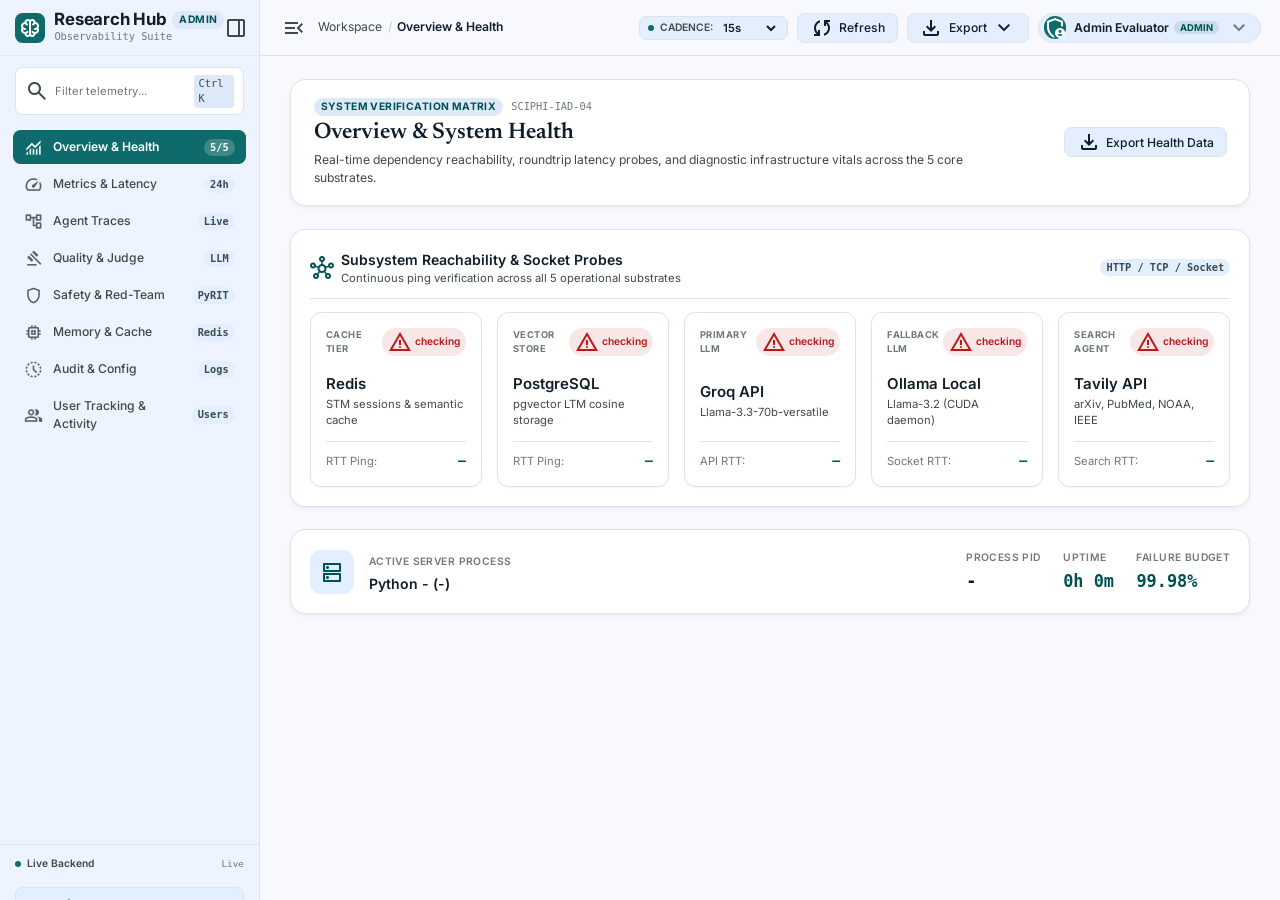
==== commit 61e65241: "add user login" ====
--- a/ui/admin/index.html
+++ b/ui/admin/index.html
@@ -1,9 +1,9 @@
-﻿<!DOCTYPE html>
+<!DOCTYPE html>
 <html lang="en">
 <head>
   <meta charset="utf-8"/>
   <meta name="viewport" content="width=device-width, initial-scale=1.0"/>
-  <title>Admin Observability Suite â€” Research Hub</title>
+  <title>Admin Observability Suite — Research Hub</title>
   <meta name="description" content="Granular diagnostics, telemetry, LangGraph 4-agent traces, quality scoring, safety red-teaming, and memory controls."/>
 
   <!-- Google Typography: Inter (UI), Newsreader (Editorial Serif), JetBrains Mono (Metrology) -->
@@ -119,6 +119,14 @@
             <span>Audit &amp; Config</span>
           </div>
           <span class="admin-nav-chip">Logs</span>
+        </a>
+
+        <a class="admin-nav-item" data-path="user-tracking" href="#user-tracking">
+          <div class="admin-nav-item-left">
+            <span class="material-symbols-outlined">group</span>
+            <span>User Tracking &amp; Activity</span>
+          </div>
+          <span class="admin-nav-chip">Users</span>
         </a>
       </nav>
 
@@ -319,7 +327,7 @@
                 </div>
                 <div class="probe-metrology-row">
                   <span style="color: var(--outline);">RTT Ping:</span>
-                  <span id="rtt-redis" class="probe-latency-val">â€”</span>
+                  <span id="rtt-redis" class="probe-latency-val">—</span>
                 </div>
               </div>
 
@@ -338,7 +346,7 @@
                 </div>
                 <div class="probe-metrology-row">
                   <span style="color: var(--outline);">RTT Ping:</span>
-                  <span id="rtt-postgres" class="probe-latency-val">â€”</span>
+                  <span id="rtt-postgres" class="probe-latency-val">—</span>
                 </div>
               </div>
 
@@ -357,7 +365,7 @@
                 </div>
                 <div class="probe-metrology-row">
                   <span style="color: var(--outline);">API RTT:</span>
-                  <span id="rtt-groq" class="probe-latency-val">â€”</span>
+                  <span id="rtt-groq" class="probe-latency-val">—</span>
                 </div>
               </div>
 
@@ -376,7 +384,7 @@
                 </div>
                 <div class="probe-metrology-row">
                   <span style="color: var(--outline);">Socket RTT:</span>
-                  <span id="rtt-ollama" class="probe-latency-val">â€”</span>
+                  <span id="rtt-ollama" class="probe-latency-val">—</span>
                 </div>
               </div>
 
@@ -395,7 +403,7 @@
                 </div>
                 <div class="probe-metrology-row">
                   <span style="color: var(--outline);">Search RTT:</span>
-                  <span id="rtt-tavily" class="probe-latency-val">â€”</span>
+                  <span id="rtt-tavily" class="probe-latency-val">—</span>
                 </div>
               </div>
             </div>
@@ -409,18 +417,18 @@
               </div>
               <div>
                 <span class="process-stat-label">Active Server Process</span>
-                <h4 style="font-size: 0.9375rem; font-weight: 600; color: var(--on-surface); margin-top: 2px;" id="healthPythonDisplay">â€”</h4>
+                <h4 style="font-size: 0.9375rem; font-weight: 600; color: var(--on-surface); margin-top: 2px;" id="healthPythonDisplay">—</h4>
               </div>
             </div>
 
             <div class="process-tiles-cluster">
               <div class="process-stat-tile">
                 <span class="process-stat-label">Process PID</span>
-                <span class="process-stat-val" id="healthPidDisplay">â€”</span>
+                <span class="process-stat-val" id="healthPidDisplay">—</span>
               </div>
               <div class="process-stat-tile">
                 <span class="process-stat-label">Uptime</span>
-                <span class="process-stat-val" id="healthUptimeDisplay" style="color: var(--primary);">â€”</span>
+                <span class="process-stat-val" id="healthUptimeDisplay" style="color: var(--primary);">—</span>
               </div>
               <div class="process-stat-tile">
                 <span class="process-stat-label">Failure Budget</span>
@@ -473,6 +481,11 @@
               <span class="summary-stat-sub">Fallback routing events</span>
             </div>
             <div class="summary-stat-card">
+              <span class="process-stat-label">Search Tool Calls</span>
+              <div class="summary-stat-num" id="metricSearchCalls" style="color: var(--primary);">0</div>
+              <span class="summary-stat-sub">Tavily scientific queries</span>
+            </div>
+            <div class="summary-stat-card">
               <span class="process-stat-label">Tokens Consumed</span>
               <div class="summary-stat-num" id="metricTotalTokens" style="color: var(--primary);">0</div>
               <span class="summary-stat-sub" id="metricTokensSub">Prompt &amp; Completion tokens</span>
@@ -495,27 +508,27 @@
             <div class="metric-tiles-grid">
               <div class="metric-tile">
                 <span class="metric-tile-label">P50 (Median)</span>
-                <span class="metric-tile-number" id="metricP50">â€”</span>
+                <span class="metric-tile-number" id="metricP50">—</span>
               </div>
               <div class="metric-tile">
                 <span class="metric-tile-label">P90</span>
-                <span class="metric-tile-number" id="metricP90">â€”</span>
+                <span class="metric-tile-number" id="metricP90">—</span>
               </div>
               <div class="metric-tile">
                 <span class="metric-tile-label">P95</span>
-                <span class="metric-tile-number accent" id="metricP95">â€”</span>
+                <span class="metric-tile-number accent" id="metricP95">—</span>
               </div>
               <div class="metric-tile">
                 <span class="metric-tile-label">P99</span>
-                <span class="metric-tile-number warning" id="metricP99">â€”</span>
+                <span class="metric-tile-number warning" id="metricP99">—</span>
               </div>
               <div class="metric-tile">
                 <span class="metric-tile-label">Average</span>
-                <span class="metric-tile-number" id="metricAvg">â€”</span>
+                <span class="metric-tile-number" id="metricAvg">—</span>
               </div>
               <div class="metric-tile">
                 <span class="metric-tile-label">Min / Max</span>
-                <span class="metric-tile-number" id="metricMinMax" style="font-size: 0.9375rem;">â€”</span>
+                <span class="metric-tile-number" id="metricMinMax" style="font-size: 0.9375rem;">—</span>
               </div>
             </div>
           </div>
@@ -579,31 +592,31 @@
               <div style="display: flex; flex-direction: column; gap: 8px; padding-bottom: 0.75rem; border-bottom: 1px solid var(--border-color);">
                 <div style="display: flex; align-items: center; justify-content: space-between;">
                   <span class="sidebar-admin-tag">Execution Waterfall</span>
-                  <span id="waterfallDuration" style="font-family: var(--font-mono); font-weight: 700; color: var(--primary); font-size: 0.8125rem;">â€”</span>
+                  <span id="waterfallDuration" style="font-family: var(--font-mono); font-weight: 700; color: var(--primary); font-size: 0.8125rem;">—</span>
                 </div>
                 <h3 id="waterfallTopicTitle" style="font-size: 1.0625rem; font-weight: 600; color: var(--on-surface); margin-top: 2px;">No Trace Selected</h3>
                 <div style="display: flex; align-items: center; justify-content: space-between; font-family: var(--font-mono); font-size: 0.6875rem; color: var(--outline);">
-                  <span id="waterfallRequestId">â€”</span>
-                  <span id="waterfallModel">â€”</span>
+                  <span id="waterfallRequestId">—</span>
+                  <span id="waterfallModel">—</span>
                 </div>
 
                 <!-- Detailed Model, Fallback & Token Telemetry Box -->
                 <div id="waterfallDiagnosticsCard" style="display: grid; grid-template-columns: repeat(2, 1fr); gap: 6px; padding: 8px; background: var(--surface-container-low); border: 1px solid var(--border-color); border-radius: var(--radius-md); font-family: var(--font-mono); font-size: 0.6875rem;">
                   <div style="display: flex; flex-direction: column; gap: 2px;">
                     <span style="color: var(--outline); text-transform: uppercase; font-size: 0.625rem;">Active Model</span>
-                    <span id="waterfallModelBadge" style="font-weight: 600; color: var(--on-surface); word-break: break-all;">â€”</span>
+                    <span id="waterfallModelBadge" style="font-weight: 600; color: var(--on-surface); word-break: break-all;">—</span>
                   </div>
                   <div style="display: flex; flex-direction: column; gap: 2px;">
                     <span style="color: var(--outline); text-transform: uppercase; font-size: 0.625rem;">Fallback Status</span>
-                    <span id="waterfallFallbackBadge" style="font-weight: 600; color: var(--primary);">â€”</span>
+                    <span id="waterfallFallbackBadge" style="font-weight: 600; color: var(--primary);">—</span>
                   </div>
                   <div style="display: flex; flex-direction: column; gap: 2px;">
                     <span style="color: var(--outline); text-transform: uppercase; font-size: 0.625rem;">Tokens Consumed</span>
-                    <span id="waterfallTokensBadge" style="font-weight: 600; color: var(--primary);">â€”</span>
+                    <span id="waterfallTokensBadge" style="font-weight: 600; color: var(--primary);">—</span>
                   </div>
                   <div style="display: flex; flex-direction: column; gap: 2px;">
                     <span style="color: var(--outline); text-transform: uppercase; font-size: 0.625rem;">Est. Cost / Score</span>
-                    <span id="waterfallCostBadge" style="font-weight: 600; color: var(--on-surface);">â€”</span>
+                    <span id="waterfallCostBadge" style="font-weight: 600; color: var(--on-surface);">—</span>
                   </div>
                 </div>
 
@@ -654,9 +667,9 @@
                 Continuous automated evaluation scores ingested from <code style="font-family: var(--font-mono); color: var(--primary);">logs/scores.jsonl</code> with human reviewer calibration.
               </p>
             </div>
-            <button class="btn-header-action" onclick="AdminController.exportScoresData('json')" type="button" style="padding: 0.5rem 1rem; width: auto;">
-              <span class="material-symbols-outlined text-[18px]">data_object</span>
-              <span>Export Scores</span>
+            <button class="btn-new-inquiry" id="open-human-modal-btn" type="button" style="padding: 0.5rem 1rem; width: auto;">
+              <span class="material-symbols-outlined text-[18px]">add_task</span>
+              <span>Submit Human Review</span>
             </button>
           </div>
 
@@ -664,27 +677,27 @@
           <div class="metric-tiles-grid">
             <div class="metric-tile">
               <span class="metric-tile-label">Average Overall</span>
-              <span class="metric-tile-number accent" id="qualityAvgOverall">â€”</span>
+              <span class="metric-tile-number accent" id="qualityAvgOverall">—</span>
             </div>
             <div class="metric-tile">
               <span class="metric-tile-label">Relevance</span>
-              <span class="metric-tile-number" id="qualityAvgRelevance">â€”</span>
+              <span class="metric-tile-number" id="qualityAvgRelevance">—</span>
             </div>
             <div class="metric-tile">
               <span class="metric-tile-label">Accuracy</span>
-              <span class="metric-tile-number" id="qualityAvgAccuracy">â€—</span>
+              <span class="metric-tile-number" id="qualityAvgAccuracy">—</span>
             </div>
             <div class="metric-tile">
               <span class="metric-tile-label">Clarity</span>
-              <span class="metric-tile-number" id="qualityAvgClarity">â€—</span>
+              <span class="metric-tile-number" id="qualityAvgClarity">—</span>
             </div>
             <div class="metric-tile">
-              <span class="metric-tile-label">Low Scores (<7.0)</span>
-              <span class="metric-tile-number warning" id="qualityLowScoreCount">0</span>
+              <span class="metric-tile-label">Truncations</span>
+              <span class="metric-tile-number warning" id="qualityTruncatedCount">0</span>
             </div>
             <div class="metric-tile">
-              <span class="metric-tile-label">Human Reviews</span>
-              <span class="metric-tile-number" id="qualityHumanReviewsCount">0</span>
+              <span class="metric-tile-label">Failed Gradings</span>
+              <span class="metric-tile-number error" id="qualityFailedCount">0</span>
             </div>
           </div>
 
@@ -714,35 +727,30 @@
             </div>
           </div>
 
-          <!-- Human Reviews Table -->
-          <div class="admin-table-container">
+          <!-- Human & User Reviews Table -->
+          <div class="admin-table-container" style="margin-top: 1.5rem;">
             <div class="admin-table-header">
-              <div style="display: flex; align-items: center; justify-content: space-between; flex-wrap: wrap; gap: 8px;">
-                <span class="admin-card-title">Human Evaluation Reviews</span>
-                <button class="btn-header-action" onclick="AdminController.openHumanReviewModal()" type="button" style="padding: 0.5rem 1rem; width: auto;">
-                  <span class="material-symbols-outlined text-[16px]">add</span>
-                  <span>Add Human Review</span>
-                </button>
-              </div>
-              <span class="admin-card-subtitle">Human reviewer calibration separate from automated LLM-as-a-judge scores</span>
+              <div>
+                <span class="admin-card-title">Human &amp; User Reviews Feed</span>
+                <span class="admin-card-subtitle">Real monograph reviews submitted by users and human evaluators</span>
+              </div>
+              <span class="admin-nav-chip">HUMAN GROUND TRUTH</span>
             </div>
             <div class="admin-table-scroll">
               <table class="admin-table">
                 <thead>
                   <tr>
-                    <th>Topic</th>
-                    <th>Reviewer</th>
+                    <th>Inquiry Topic</th>
                     <th>Overall</th>
                     <th>Rel</th>
                     <th>Acc</th>
                     <th>Cla</th>
-                    <th>Status</th>
-                    <th>Flagged for Rerun</th>
-                    <th>Feedback Notes</th>
+                    <th>Reviewer</th>
                     <th>Time (IST)</th>
+                    <th>Feedback / Comment</th>
                   </tr>
                 </thead>
-                <tbody id="qualityHumanReviewsTableBody">
+                <tbody id="humanReviewsTableBody">
                   <!-- Injected via admin-app.js -->
                 </tbody>
               </table>
@@ -769,29 +777,17 @@
               <div class="admin-card-title-group">
                 <span class="material-symbols-outlined text-[20px]" style="color: var(--primary);">shield</span>
                 <div>
-                  <h3 class="admin-card-title">Live PyRIT Platform Integration Test</h3>
-                  <p class="admin-card-subtitle">Runs fixed direct-injection cases through the real API and indirect XPIA cases through LangGraph agents.</p>
-                </div>
-              </div>
-              <span class="admin-nav-chip">Fixed case set</span>
-            </div>
-
-            <div class="admin-card-subtitle" id="safetyRedteamRunMeta">Loading latest benchmark...</div>
-            <p class="admin-card-subtitle" style="color: var(--error); margin-top: 6px;">
-              Live run: tests this platform only with up to 11 fixed cases. It invokes the configured LLM and may consume provider quota; if a direct attack bypasses input checks, the normal research pipeline (including configured search) may run. Defenses stay enabled.
-            </p>
-            <div style="display:flex; gap:8px; margin: 8px 0;">
-              <button type="button" id="safetyRunRedteamButton" class="btn-header-action">
-                <span class="material-symbols-outlined text-[16px]">play_circle</span>
-                Run Live Platform Test
-              </button>
-              <span class="admin-card-subtitle" id="safetyRedteamRunStatus"></span>
+                  <h3 class="admin-card-title">Offline PyRIT Red-Team Benchmark Suite</h3>
+                  <p class="admin-card-subtitle">Multi-turn jailbreak and indirect prompt injection defense verification</p>
+                </div>
+              </div>
+              <span class="admin-nav-chip">pyrit-run-001</span>
             </div>
 
             <div class="summary-tiles-grid">
               <div class="metric-tile">
                 <span class="metric-tile-label">Defense Rate</span>
-                <span class="metric-tile-number accent" id="safetyDefenseRate">â€”</span>
+                <span class="metric-tile-number accent" id="safetyDefenseRate">—</span>
               </div>
               <div class="metric-tile">
                 <span class="metric-tile-label">Attacks Defended</span>
@@ -805,20 +801,6 @@
                 <span class="metric-tile-label">Direct Jailbreaks</span>
                 <span class="metric-tile-number" id="safetyDirectAttacks">0</span>
               </div>
-              <div class="metric-tile">
-                <span class="metric-tile-label">Run Errors</span>
-                <span class="metric-tile-number" id="safetyRedteamErrors">0</span>
-              </div>
-            </div>
-            <div class="admin-table-scroll" style="margin-top:12px;">
-              <table class="admin-table">
-                <thead>
-                  <tr><th>Attack</th><th>Preview</th><th>Status</th><th>Evidence / Error</th></tr>
-                </thead>
-                <tbody id="safetyRedteamAttacksBody">
-                  <tr><td colspan="4">No persisted benchmark loaded.</td></tr>
-                </tbody>
-              </table>
             </div>
           </div>
 
@@ -1021,6 +1003,250 @@
           </div>
         </section>
 
+        <!-- ==================== TAB 8: USER TRACKING & ACTIVITY ==================== -->
+        <section id="panel-user-tracking" class="admin-view-panel hidden">
+          <!-- Banner & Action -->
+          <div class="dashboard-banner">
+            <div>
+              <span class="sidebar-admin-tag">User Intelligence &amp; Data Isolation</span>
+              <h1 class="dashboard-banner-title">User Tracking &amp; Activity Ledger</h1>
+              <p class="dashboard-banner-desc">
+                Unified administrative view of all registered platform users, isolated chat dossiers, per-user message telemetry, and immutable security audit events.
+              </p>
+            </div>
+            <div class="dashboard-banner-actions">
+              <button class="btn-header-action" id="btnRefreshUserTracking" type="button">
+                <span class="material-symbols-outlined text-[16px]">sync</span>
+                <span>Refresh Tracking Data</span>
+              </button>
+            </div>
+          </div>
+
+          <!-- Summary Metric Cards (6 Tiles) -->
+          <div class="summary-tiles-grid" style="grid-template-columns: repeat(auto-fit, minmax(170px, 1fr)); margin-bottom: 1.5rem;">
+            <div class="summary-stat-card">
+              <span class="process-stat-label">Total Users</span>
+              <div class="summary-stat-num" id="statTotalUsers">—</div>
+              <span class="summary-stat-sub" id="statActiveRatio">— active</span>
+            </div>
+            <div class="summary-stat-card">
+              <span class="process-stat-label">New Signups</span>
+              <div class="summary-stat-num" id="statSignupsToday" style="color: var(--primary);">—</div>
+              <span class="summary-stat-sub" id="statSignups7d">— in 7d</span>
+            </div>
+            <div class="summary-stat-card">
+              <span class="process-stat-label">Total Conversations</span>
+              <div class="summary-stat-num" id="statTotalConversations">—</div>
+              <span class="summary-stat-sub" style="color: var(--primary);">Per-user isolated</span>
+            </div>
+            <div class="summary-stat-card">
+              <span class="process-stat-label">Total Messages</span>
+              <div class="summary-stat-num" id="statTotalMessages">—</div>
+              <span class="summary-stat-sub">Monographs &amp; prompts</span>
+            </div>
+            <div class="summary-stat-card">
+              <span class="process-stat-label">Google vs Email</span>
+              <div class="summary-stat-num" id="statProviderBreakdown" style="font-size: 1.25rem;">—</div>
+              <span class="summary-stat-sub">Verified identity</span>
+            </div>
+            <div class="summary-stat-card">
+              <span class="process-stat-label">Account Status</span>
+              <div class="summary-stat-num" id="statStatusBreakdown" style="font-size: 1.25rem;">
+                <span style="color: #0d8a4e;" id="statActiveUsersCount">—</span>
+                <span style="font-size: 0.875rem; color: var(--on-surface-variant);">/</span>
+                <span style="color: #ba1a1a;" id="statSuspendedUsersCount">—</span>
+              </div>
+              <span class="summary-stat-sub">Active / Suspended</span>
+            </div>
+          </div>
+
+          <!-- Main Sub-tabs: Users Directory vs Global Activity Stream -->
+          <div style="display: flex; gap: 8px; margin-bottom: 1rem; border-bottom: 1px solid var(--border-color); padding-bottom: 8px;">
+            <button id="subtabUsersList" class="time-pill-btn active" style="padding: 6px 14px; font-weight: 600;" type="button">
+              <span class="material-symbols-outlined text-[16px]" style="vertical-align: middle; margin-right: 4px;">badge</span>
+              Users Directory (<span id="userCountBadge">0</span>)
+            </button>
+            <button id="subtabActivityLogs" class="time-pill-btn" style="padding: 6px 14px; font-weight: 600;" type="button">
+              <span class="material-symbols-outlined text-[16px]" style="vertical-align: middle; margin-right: 4px;">manage_history</span>
+              Global Activity Feed
+            </button>
+          </div>
+
+          <!-- Pane 1: Users Directory -->
+          <div id="paneUsersList" class="admin-card" style="margin-bottom: 1.5rem;">
+            <!-- Filters & Search Toolbar -->
+            <div class="admin-card-header" style="flex-wrap: wrap; gap: 12px;">
+              <div style="flex: 1; min-width: 240px; position: relative; display: flex; align-items: center;">
+                <span class="material-symbols-outlined" style="position: absolute; left: 10px; font-size: 18px; color: var(--on-surface-variant);">search</span>
+                <input type="text" id="filterUserSearch" placeholder="Search by name, email, or user ID..." style="width: 100%; padding: 7px 12px 7px 34px; font-size: 0.8125rem; font-family: inherit; background: var(--surface-container-low); border: 1px solid var(--border-color); border-radius: var(--radius-sm); color: var(--on-surface);" />
+              </div>
+              <div style="display: flex; align-items: center; gap: 8px;">
+                <select id="filterUserStatus" style="padding: 6px 10px; font-size: 0.8125rem; background: var(--surface-container-low); border: 1px solid var(--border-color); border-radius: var(--radius-sm); color: var(--on-surface);">
+                  <option value="">Status: All</option>
+                  <option value="active">Active</option>
+                  <option value="suspended">Suspended</option>
+                </select>
+                <select id="filterUserProvider" style="padding: 6px 10px; font-size: 0.8125rem; background: var(--surface-container-low); border: 1px solid var(--border-color); border-radius: var(--radius-sm); color: var(--on-surface);">
+                  <option value="">Provider: All</option>
+                  <option value="email">Email</option>
+                  <option value="google">Google</option>
+                </select>
+              </div>
+            </div>
+
+            <!-- Users Table -->
+            <div class="admin-table-scroll">
+              <table class="admin-table">
+                <thead>
+                  <tr>
+                    <th>User</th>
+                    <th>Auth Provider</th>
+                    <th>Verified</th>
+                    <th>Status</th>
+                    <th>Signed Up</th>
+                    <th>Last Login</th>
+                    <th style="text-align: center;">Chats</th>
+                    <th style="text-align: center;">Messages</th>
+                    <th style="text-align: right;">Actions</th>
+                  </tr>
+                </thead>
+                <tbody id="userTableBody">
+                  <tr>
+                    <td colspan="9" style="text-align: center; padding: 2rem; color: var(--on-surface-variant);">
+                      Loading users directory...
+                    </td>
+                  </tr>
+                </tbody>
+              </table>
+            </div>
+
+            <!-- Pagination -->
+            <div style="display: flex; justify-content: space-between; align-items: center; padding: 10px 16px; border-top: 1px solid var(--border-color); font-size: 0.75rem; color: var(--on-surface-variant);">
+              <div id="userPaginationInfo">Showing 0 of 0 users</div>
+              <div style="display: flex; gap: 6px;">
+                <button id="btnUserPrevPage" class="time-pill-btn" style="padding: 4px 10px;" disabled type="button">Previous</button>
+                <button id="btnUserNextPage" class="time-pill-btn" style="padding: 4px 10px;" disabled type="button">Next</button>
+              </div>
+            </div>
+          </div>
+
+          <!-- Pane 2: Global Activity Feed -->
+          <div id="paneActivityLogs" class="admin-card" style="display: none; margin-bottom: 1.5rem;">
+            <div class="admin-card-header" style="flex-wrap: wrap; gap: 12px;">
+              <div style="display: flex; align-items: center; gap: 8px;">
+                <select id="filterActivityEvent" style="padding: 6px 10px; font-size: 0.8125rem; background: var(--surface-container-low); border: 1px solid var(--border-color); border-radius: var(--radius-sm); color: var(--on-surface);">
+                  <option value="">Event Type: All</option>
+                  <option value="login_success">login_success</option>
+                  <option value="login_failure">login_failure</option>
+                  <option value="signup">signup</option>
+                  <option value="email_verified">email_verified</option>
+                  <option value="google_login">google_login</option>
+                  <option value="conversation_created">conversation_created</option>
+                  <option value="conversation_deleted">conversation_deleted</option>
+                  <option value="messages_sent">messages_sent</option>
+                  <option value="password_reset_requested">password_reset_requested</option>
+                  <option value="password_reset_completed">password_reset_completed</option>
+                  <option value="account_status_changed">account_status_changed</option>
+                  <option value="logout">logout</option>
+                </select>
+              </div>
+              <button id="btnRefreshActivity" class="btn-header-action" type="button" style="padding: 5px 10px;">
+                <span class="material-symbols-outlined text-[15px]">refresh</span>
+                <span>Reload Feed</span>
+              </button>
+            </div>
+
+            <div class="admin-table-scroll">
+              <table class="admin-table">
+                <thead>
+                  <tr>
+                    <th>Time (IST)</th>
+                    <th>Event Type</th>
+                    <th>User ID / Email</th>
+                    <th>IP Address</th>
+                    <th>Metadata</th>
+                  </tr>
+                </thead>
+                <tbody id="activityTableBody">
+                  <tr>
+                    <td colspan="5" style="text-align: center; padding: 2rem; color: var(--on-surface-variant);">
+                      Loading global activity feed...
+                    </td>
+                  </tr>
+                </tbody>
+              </table>
+            </div>
+          </div>
+        </section>
+
+      </div>
+    </div>
+  </div>
+
+  <!-- ==================== USER DETAIL MODAL (Read-Only Dossiers & Timeline) ==================== -->
+  <div class="modal-backdrop" id="userDetailModalBackdrop">
+    <div class="modal-dialog" style="max-width: 860px; max-height: 88vh; display: flex; flex-direction: column;">
+      <div class="login-modal-header" style="border-bottom: 1px solid var(--border-color);">
+        <div class="login-brand-group">
+          <div class="brand-icon" style="background-color: var(--primary-container); color: #fff;" id="modalUserInitial">
+            U
+          </div>
+          <div>
+            <h3 class="login-modal-title" id="modalUserName">—</h3>
+            <p class="login-modal-subtitle" id="modalUserEmail" style="font-family: var(--font-mono); font-size: 0.75rem;">—</p>
+          </div>
+        </div>
+        <button class="icon-btn" id="btnCloseUserDetailModal" type="button" title="Close">
+          <span class="material-symbols-outlined text-[18px]">close</span>
+        </button>
+      </div>
+
+      <div class="login-modal-body" style="overflow-y: auto; padding: 1.25rem; display: flex; flex-direction: column; gap: 1rem;">
+        <!-- Overview Chips -->
+        <div style="display: grid; grid-template-columns: repeat(auto-fit, minmax(160px, 1fr)); gap: 8px;">
+          <div style="padding: 8px 12px; background: var(--surface-container-low); border-radius: var(--radius-sm); border: 1px solid var(--border-color);">
+            <div style="font-size: 0.6875rem; text-transform: uppercase; color: var(--on-surface-variant); font-weight: 600;">User ID</div>
+            <div id="modalUserId" style="font-family: var(--font-mono); font-size: 0.75rem; color: var(--on-surface); margin-top: 3px; word-break: break-all;">—</div>
+          </div>
+          <div style="padding: 8px 12px; background: var(--surface-container-low); border-radius: var(--radius-sm); border: 1px solid var(--border-color);">
+            <div style="font-size: 0.6875rem; text-transform: uppercase; color: var(--on-surface-variant); font-weight: 600;">Provider &amp; Verified</div>
+            <div id="modalUserProviderBadge" style="font-size: 0.75rem; margin-top: 3px;">—</div>
+          </div>
+          <div style="padding: 8px 12px; background: var(--surface-container-low); border-radius: var(--radius-sm); border: 1px solid var(--border-color);">
+            <div style="font-size: 0.6875rem; text-transform: uppercase; color: var(--on-surface-variant); font-weight: 600;">Account Status</div>
+            <div id="modalUserStatusBadge" style="font-size: 0.75rem; margin-top: 3px;">—</div>
+          </div>
+          <div style="padding: 8px 12px; background: var(--surface-container-low); border-radius: var(--radius-sm); border: 1px solid var(--border-color);">
+            <div style="font-size: 0.6875rem; text-transform: uppercase; color: var(--on-surface-variant); font-weight: 600;">Signed Up</div>
+            <div id="modalUserCreated" style="font-family: var(--font-mono); font-size: 0.75rem; color: var(--on-surface); margin-top: 3px;">—</div>
+          </div>
+        </div>
+
+        <!-- Conversations and Messages Section -->
+        <div>
+          <div style="display: flex; justify-content: space-between; align-items: center; border-bottom: 1px solid var(--border-color); padding-bottom: 6px; margin-bottom: 8px;">
+            <h4 style="font-size: 0.875rem; font-weight: 600; color: var(--on-surface); display: flex; align-items: center; gap: 6px;">
+              <span class="material-symbols-outlined text-[18px]" style="color: var(--primary);">forum</span>
+              Conversations &amp; Message History (<span id="modalUserConvCount">0</span>)
+            </h4>
+          </div>
+          <div id="modalUserConversationsContainer" style="display: flex; flex-direction: column; gap: 8px; max-height: 280px; overflow-y: auto;">
+            <div style="font-size: 0.75rem; color: var(--on-surface-variant); text-align: center; padding: 12px;">No conversations recorded.</div>
+          </div>
+        </div>
+
+        <!-- Activity Timeline -->
+        <div>
+          <div style="border-bottom: 1px solid var(--border-color); padding-bottom: 6px; margin-bottom: 8px;">
+            <h4 style="font-size: 0.875rem; font-weight: 600; color: var(--on-surface); display: flex; align-items: center; gap: 6px;">
+              <span class="material-symbols-outlined text-[18px]" style="color: var(--primary);">timeline</span>
+              Activity Timeline
+            </h4>
+          </div>
+          <div id="modalUserTimelineContainer" style="display: flex; flex-direction: column; gap: 6px; max-height: 200px; overflow-y: auto; font-family: var(--font-mono); font-size: 0.6875rem;">
+            <!-- Activity events populated here -->
+          </div>
+        </div>
       </div>
     </div>
   </div>
@@ -1062,6 +1288,71 @@
           </button>
         </div>
       </div>
+    </div>
+  </div>
+
+  <!-- ==================== MODAL 2: HUMAN REVIEW SUBMISSION ==================== -->
+  <div class="modal-backdrop" id="humanReviewModal">
+    <div class="modal-dialog" style="max-width: 560px;">
+      <div class="login-modal-header">
+        <div class="login-brand-group">
+          <div class="brand-icon" style="background-color: var(--primary-container); color: #ffffff;">
+            <span class="material-symbols-outlined text-[20px]">rate_review</span>
+          </div>
+          <div>
+            <h3 class="login-modal-title">Submit Human Expert Review</h3>
+            <p class="login-modal-subtitle">Calibrate pipeline LLM-as-a-judge scoring with ground truth</p>
+          </div>
+        </div>
+        <button class="icon-btn" data-close-modal type="button" title="Close">
+          <span class="material-symbols-outlined text-[18px]">close</span>
+        </button>
+      </div>
+
+      <form id="humanReviewForm" class="login-modal-body" onsubmit="return false;">
+        <div class="form-group">
+          <label class="form-label" for="hrTopicInput">Research Inquiry Topic</label>
+          <div class="form-input-wrapper">
+            <input id="hrTopicInput" type="text" class="form-input" placeholder="e.g. Quantum Error Mitigation Review" required />
+          </div>
+        </div>
+
+        <div style="display: grid; grid-template-columns: 1fr 1fr 1fr; gap: 0.75rem;">
+          <div class="form-group">
+            <label class="form-label" for="hrRelInput">Relevance (1-10)</label>
+            <div class="form-input-wrapper">
+              <input id="hrRelInput" type="number" min="1" max="10" step="0.5" value="9" class="form-input" required />
+            </div>
+          </div>
+          <div class="form-group">
+            <label class="form-label" for="hrAccInput">Accuracy (1-10)</label>
+            <div class="form-input-wrapper">
+              <input id="hrAccInput" type="number" min="1" max="10" step="0.5" value="9" class="form-input" required />
+            </div>
+          </div>
+          <div class="form-group">
+            <label class="form-label" for="hrClaInput">Clarity (1-10)</label>
+            <div class="form-input-wrapper">
+              <input id="hrClaInput" type="number" min="1" max="10" step="0.5" value="9" class="form-input" required />
+            </div>
+          </div>
+        </div>
+
+        <div class="form-group">
+          <label class="form-label" for="hrNotesInput">Feedback Notes &amp; Critique</label>
+          <textarea id="hrNotesInput" rows="3" class="form-input" style="height: auto; padding: 0.625rem; resize: vertical;" placeholder="Add qualitative critique on hallucinations, citations..."></textarea>
+        </div>
+
+        <div style="display: flex; align-items: center; gap: 8px;">
+          <input id="hrRerunCheckbox" type="checkbox" style="cursor: pointer;" />
+          <label for="hrRerunCheckbox" style="font-size: 0.75rem; color: var(--on-surface); cursor: pointer;">Flag inquiry for pipeline automated re-run</label>
+        </div>
+
+        <div style="display: flex; align-items: center; justify-content: flex-end; gap: 8px; margin-top: 0.5rem; padding-top: 0.75rem; border-top: 1px solid var(--border-color);">
+          <button data-close-modal class="btn-header-action" type="button">Cancel</button>
+          <button type="submit" class="btn-new-inquiry" style="width: auto; padding: 0.5rem 1rem;">Submit Review</button>
+        </div>
+      </form>
     </div>
   </div>
 
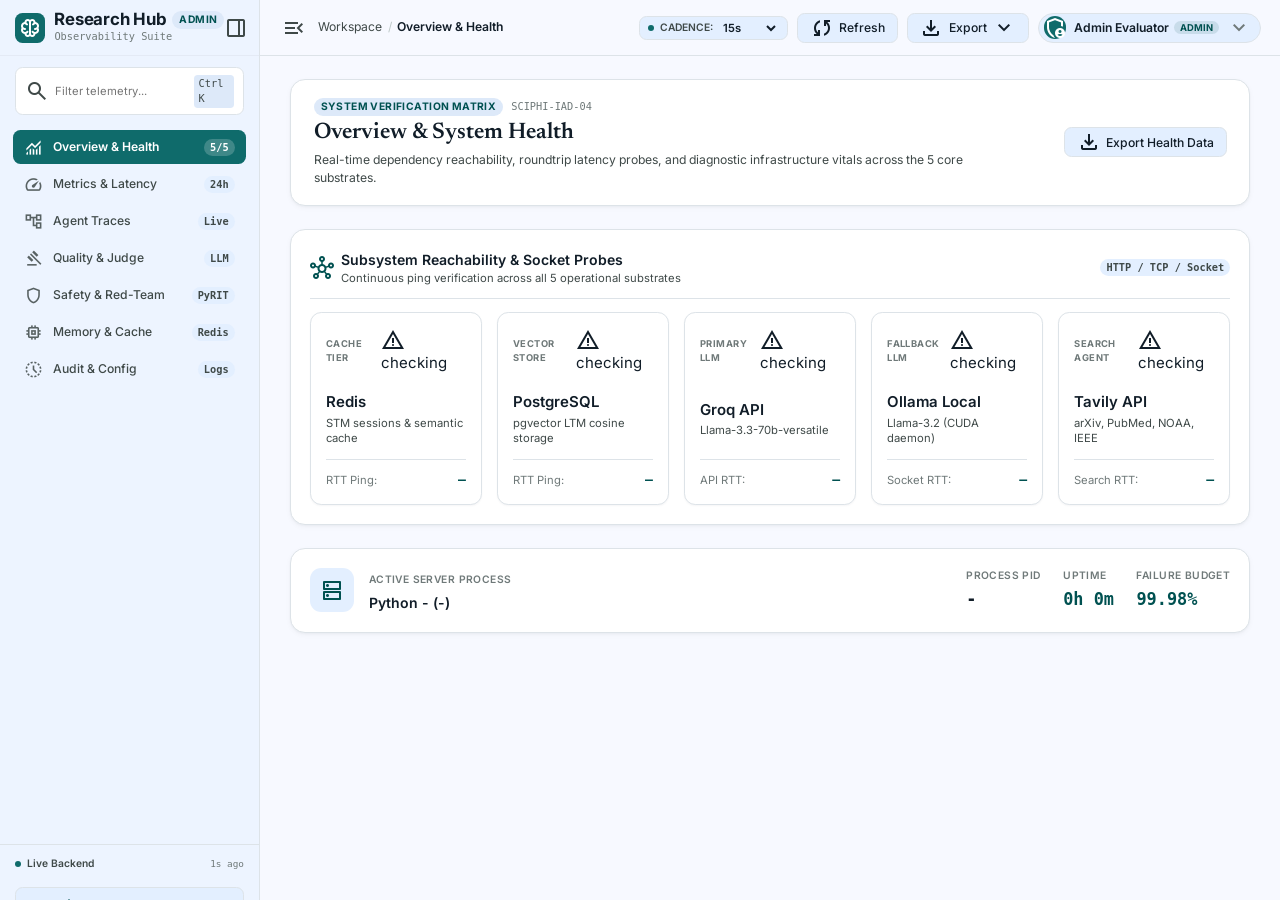
==== commit afe625a9: "Merge pull request #19 from ananyaushetty97-alt/blizzyboy4167-complete-pyrit-admin-integration Run l" ====
--- a/ui/admin/index.html
+++ b/ui/admin/index.html
@@ -1,9 +1,9 @@
-<!DOCTYPE html>
+﻿<!DOCTYPE html>
 <html lang="en">
 <head>
   <meta charset="utf-8"/>
   <meta name="viewport" content="width=device-width, initial-scale=1.0"/>
-  <title>Admin Observability Suite — Research Hub</title>
+  <title>Admin Observability Suite â€” Research Hub</title>
   <meta name="description" content="Granular diagnostics, telemetry, LangGraph 4-agent traces, quality scoring, safety red-teaming, and memory controls."/>
 
   <!-- Google Typography: Inter (UI), Newsreader (Editorial Serif), JetBrains Mono (Metrology) -->
@@ -119,14 +119,6 @@
             <span>Audit &amp; Config</span>
           </div>
           <span class="admin-nav-chip">Logs</span>
-        </a>
-
-        <a class="admin-nav-item" data-path="user-tracking" href="#user-tracking">
-          <div class="admin-nav-item-left">
-            <span class="material-symbols-outlined">group</span>
-            <span>User Tracking &amp; Activity</span>
-          </div>
-          <span class="admin-nav-chip">Users</span>
         </a>
       </nav>
 
@@ -327,7 +319,7 @@
                 </div>
                 <div class="probe-metrology-row">
                   <span style="color: var(--outline);">RTT Ping:</span>
-                  <span id="rtt-redis" class="probe-latency-val">—</span>
+                  <span id="rtt-redis" class="probe-latency-val">â€”</span>
                 </div>
               </div>
 
@@ -346,7 +338,7 @@
                 </div>
                 <div class="probe-metrology-row">
                   <span style="color: var(--outline);">RTT Ping:</span>
-                  <span id="rtt-postgres" class="probe-latency-val">—</span>
+                  <span id="rtt-postgres" class="probe-latency-val">â€”</span>
                 </div>
               </div>
 
@@ -365,7 +357,7 @@
                 </div>
                 <div class="probe-metrology-row">
                   <span style="color: var(--outline);">API RTT:</span>
-                  <span id="rtt-groq" class="probe-latency-val">—</span>
+                  <span id="rtt-groq" class="probe-latency-val">â€”</span>
                 </div>
               </div>
 
@@ -384,7 +376,7 @@
                 </div>
                 <div class="probe-metrology-row">
                   <span style="color: var(--outline);">Socket RTT:</span>
-                  <span id="rtt-ollama" class="probe-latency-val">—</span>
+                  <span id="rtt-ollama" class="probe-latency-val">â€”</span>
                 </div>
               </div>
 
@@ -403,7 +395,7 @@
                 </div>
                 <div class="probe-metrology-row">
                   <span style="color: var(--outline);">Search RTT:</span>
-                  <span id="rtt-tavily" class="probe-latency-val">—</span>
+                  <span id="rtt-tavily" class="probe-latency-val">â€”</span>
                 </div>
               </div>
             </div>
@@ -417,18 +409,18 @@
               </div>
               <div>
                 <span class="process-stat-label">Active Server Process</span>
-                <h4 style="font-size: 0.9375rem; font-weight: 600; color: var(--on-surface); margin-top: 2px;" id="healthPythonDisplay">—</h4>
+                <h4 style="font-size: 0.9375rem; font-weight: 600; color: var(--on-surface); margin-top: 2px;" id="healthPythonDisplay">â€”</h4>
               </div>
             </div>
 
             <div class="process-tiles-cluster">
               <div class="process-stat-tile">
                 <span class="process-stat-label">Process PID</span>
-                <span class="process-stat-val" id="healthPidDisplay">—</span>
+                <span class="process-stat-val" id="healthPidDisplay">â€”</span>
               </div>
               <div class="process-stat-tile">
                 <span class="process-stat-label">Uptime</span>
-                <span class="process-stat-val" id="healthUptimeDisplay" style="color: var(--primary);">—</span>
+                <span class="process-stat-val" id="healthUptimeDisplay" style="color: var(--primary);">â€”</span>
               </div>
               <div class="process-stat-tile">
                 <span class="process-stat-label">Failure Budget</span>
@@ -481,11 +473,6 @@
               <span class="summary-stat-sub">Fallback routing events</span>
             </div>
             <div class="summary-stat-card">
-              <span class="process-stat-label">Search Tool Calls</span>
-              <div class="summary-stat-num" id="metricSearchCalls" style="color: var(--primary);">0</div>
-              <span class="summary-stat-sub">Tavily scientific queries</span>
-            </div>
-            <div class="summary-stat-card">
               <span class="process-stat-label">Tokens Consumed</span>
               <div class="summary-stat-num" id="metricTotalTokens" style="color: var(--primary);">0</div>
               <span class="summary-stat-sub" id="metricTokensSub">Prompt &amp; Completion tokens</span>
@@ -508,27 +495,27 @@
             <div class="metric-tiles-grid">
               <div class="metric-tile">
                 <span class="metric-tile-label">P50 (Median)</span>
-                <span class="metric-tile-number" id="metricP50">—</span>
+                <span class="metric-tile-number" id="metricP50">â€”</span>
               </div>
               <div class="metric-tile">
                 <span class="metric-tile-label">P90</span>
-                <span class="metric-tile-number" id="metricP90">—</span>
+                <span class="metric-tile-number" id="metricP90">â€”</span>
               </div>
               <div class="metric-tile">
                 <span class="metric-tile-label">P95</span>
-                <span class="metric-tile-number accent" id="metricP95">—</span>
+                <span class="metric-tile-number accent" id="metricP95">â€”</span>
               </div>
               <div class="metric-tile">
                 <span class="metric-tile-label">P99</span>
-                <span class="metric-tile-number warning" id="metricP99">—</span>
+                <span class="metric-tile-number warning" id="metricP99">â€”</span>
               </div>
               <div class="metric-tile">
                 <span class="metric-tile-label">Average</span>
-                <span class="metric-tile-number" id="metricAvg">—</span>
+                <span class="metric-tile-number" id="metricAvg">â€”</span>
               </div>
               <div class="metric-tile">
                 <span class="metric-tile-label">Min / Max</span>
-                <span class="metric-tile-number" id="metricMinMax" style="font-size: 0.9375rem;">—</span>
+                <span class="metric-tile-number" id="metricMinMax" style="font-size: 0.9375rem;">â€”</span>
               </div>
             </div>
           </div>
@@ -592,31 +579,31 @@
               <div style="display: flex; flex-direction: column; gap: 8px; padding-bottom: 0.75rem; border-bottom: 1px solid var(--border-color);">
                 <div style="display: flex; align-items: center; justify-content: space-between;">
                   <span class="sidebar-admin-tag">Execution Waterfall</span>
-                  <span id="waterfallDuration" style="font-family: var(--font-mono); font-weight: 700; color: var(--primary); font-size: 0.8125rem;">—</span>
+                  <span id="waterfallDuration" style="font-family: var(--font-mono); font-weight: 700; color: var(--primary); font-size: 0.8125rem;">â€”</span>
                 </div>
                 <h3 id="waterfallTopicTitle" style="font-size: 1.0625rem; font-weight: 600; color: var(--on-surface); margin-top: 2px;">No Trace Selected</h3>
                 <div style="display: flex; align-items: center; justify-content: space-between; font-family: var(--font-mono); font-size: 0.6875rem; color: var(--outline);">
-                  <span id="waterfallRequestId">—</span>
-                  <span id="waterfallModel">—</span>
+                  <span id="waterfallRequestId">â€”</span>
+                  <span id="waterfallModel">â€”</span>
                 </div>
 
                 <!-- Detailed Model, Fallback & Token Telemetry Box -->
                 <div id="waterfallDiagnosticsCard" style="display: grid; grid-template-columns: repeat(2, 1fr); gap: 6px; padding: 8px; background: var(--surface-container-low); border: 1px solid var(--border-color); border-radius: var(--radius-md); font-family: var(--font-mono); font-size: 0.6875rem;">
                   <div style="display: flex; flex-direction: column; gap: 2px;">
                     <span style="color: var(--outline); text-transform: uppercase; font-size: 0.625rem;">Active Model</span>
-                    <span id="waterfallModelBadge" style="font-weight: 600; color: var(--on-surface); word-break: break-all;">—</span>
+                    <span id="waterfallModelBadge" style="font-weight: 600; color: var(--on-surface); word-break: break-all;">â€”</span>
                   </div>
                   <div style="display: flex; flex-direction: column; gap: 2px;">
                     <span style="color: var(--outline); text-transform: uppercase; font-size: 0.625rem;">Fallback Status</span>
-                    <span id="waterfallFallbackBadge" style="font-weight: 600; color: var(--primary);">—</span>
+                    <span id="waterfallFallbackBadge" style="font-weight: 600; color: var(--primary);">â€”</span>
                   </div>
                   <div style="display: flex; flex-direction: column; gap: 2px;">
                     <span style="color: var(--outline); text-transform: uppercase; font-size: 0.625rem;">Tokens Consumed</span>
-                    <span id="waterfallTokensBadge" style="font-weight: 600; color: var(--primary);">—</span>
+                    <span id="waterfallTokensBadge" style="font-weight: 600; color: var(--primary);">â€”</span>
                   </div>
                   <div style="display: flex; flex-direction: column; gap: 2px;">
                     <span style="color: var(--outline); text-transform: uppercase; font-size: 0.625rem;">Est. Cost / Score</span>
-                    <span id="waterfallCostBadge" style="font-weight: 600; color: var(--on-surface);">—</span>
+                    <span id="waterfallCostBadge" style="font-weight: 600; color: var(--on-surface);">â€”</span>
                   </div>
                 </div>
 
@@ -667,9 +654,9 @@
                 Continuous automated evaluation scores ingested from <code style="font-family: var(--font-mono); color: var(--primary);">logs/scores.jsonl</code> with human reviewer calibration.
               </p>
             </div>
-            <button class="btn-new-inquiry" id="open-human-modal-btn" type="button" style="padding: 0.5rem 1rem; width: auto;">
-              <span class="material-symbols-outlined text-[18px]">add_task</span>
-              <span>Submit Human Review</span>
+            <button class="btn-header-action" onclick="AdminController.exportScoresData('json')" type="button" style="padding: 0.5rem 1rem; width: auto;">
+              <span class="material-symbols-outlined text-[18px]">data_object</span>
+              <span>Export Scores</span>
             </button>
           </div>
 
@@ -677,27 +664,27 @@
           <div class="metric-tiles-grid">
             <div class="metric-tile">
               <span class="metric-tile-label">Average Overall</span>
-              <span class="metric-tile-number accent" id="qualityAvgOverall">—</span>
+              <span class="metric-tile-number accent" id="qualityAvgOverall">â€”</span>
             </div>
             <div class="metric-tile">
               <span class="metric-tile-label">Relevance</span>
-              <span class="metric-tile-number" id="qualityAvgRelevance">—</span>
+              <span class="metric-tile-number" id="qualityAvgRelevance">â€”</span>
             </div>
             <div class="metric-tile">
               <span class="metric-tile-label">Accuracy</span>
-              <span class="metric-tile-number" id="qualityAvgAccuracy">—</span>
+              <span class="metric-tile-number" id="qualityAvgAccuracy">â€—</span>
             </div>
             <div class="metric-tile">
               <span class="metric-tile-label">Clarity</span>
-              <span class="metric-tile-number" id="qualityAvgClarity">—</span>
+              <span class="metric-tile-number" id="qualityAvgClarity">â€—</span>
             </div>
             <div class="metric-tile">
-              <span class="metric-tile-label">Truncations</span>
-              <span class="metric-tile-number warning" id="qualityTruncatedCount">0</span>
+              <span class="metric-tile-label">Low Scores (<7.0)</span>
+              <span class="metric-tile-number warning" id="qualityLowScoreCount">0</span>
             </div>
             <div class="metric-tile">
-              <span class="metric-tile-label">Failed Gradings</span>
-              <span class="metric-tile-number error" id="qualityFailedCount">0</span>
+              <span class="metric-tile-label">Human Reviews</span>
+              <span class="metric-tile-number" id="qualityHumanReviewsCount">0</span>
             </div>
           </div>
 
@@ -727,30 +714,35 @@
             </div>
           </div>
 
-          <!-- Human & User Reviews Table -->
-          <div class="admin-table-container" style="margin-top: 1.5rem;">
+          <!-- Human Reviews Table -->
+          <div class="admin-table-container">
             <div class="admin-table-header">
-              <div>
-                <span class="admin-card-title">Human &amp; User Reviews Feed</span>
-                <span class="admin-card-subtitle">Real monograph reviews submitted by users and human evaluators</span>
-              </div>
-              <span class="admin-nav-chip">HUMAN GROUND TRUTH</span>
+              <div style="display: flex; align-items: center; justify-content: space-between; flex-wrap: wrap; gap: 8px;">
+                <span class="admin-card-title">Human Evaluation Reviews</span>
+                <button class="btn-header-action" onclick="AdminController.openHumanReviewModal()" type="button" style="padding: 0.5rem 1rem; width: auto;">
+                  <span class="material-symbols-outlined text-[16px]">add</span>
+                  <span>Add Human Review</span>
+                </button>
+              </div>
+              <span class="admin-card-subtitle">Human reviewer calibration separate from automated LLM-as-a-judge scores</span>
             </div>
             <div class="admin-table-scroll">
               <table class="admin-table">
                 <thead>
                   <tr>
-                    <th>Inquiry Topic</th>
+                    <th>Topic</th>
+                    <th>Reviewer</th>
                     <th>Overall</th>
                     <th>Rel</th>
                     <th>Acc</th>
                     <th>Cla</th>
-                    <th>Reviewer</th>
+                    <th>Status</th>
+                    <th>Flagged for Rerun</th>
+                    <th>Feedback Notes</th>
                     <th>Time (IST)</th>
-                    <th>Feedback / Comment</th>
                   </tr>
                 </thead>
-                <tbody id="humanReviewsTableBody">
+                <tbody id="qualityHumanReviewsTableBody">
                   <!-- Injected via admin-app.js -->
                 </tbody>
               </table>
@@ -777,17 +769,29 @@
               <div class="admin-card-title-group">
                 <span class="material-symbols-outlined text-[20px]" style="color: var(--primary);">shield</span>
                 <div>
-                  <h3 class="admin-card-title">Offline PyRIT Red-Team Benchmark Suite</h3>
-                  <p class="admin-card-subtitle">Multi-turn jailbreak and indirect prompt injection defense verification</p>
-                </div>
-              </div>
-              <span class="admin-nav-chip">pyrit-run-001</span>
+                  <h3 class="admin-card-title">Live PyRIT Platform Integration Test</h3>
+                  <p class="admin-card-subtitle">Runs fixed direct-injection cases through the real API and indirect XPIA cases through LangGraph agents.</p>
+                </div>
+              </div>
+              <span class="admin-nav-chip">Fixed case set</span>
+            </div>
+
+            <div class="admin-card-subtitle" id="safetyRedteamRunMeta">Loading latest benchmark...</div>
+            <p class="admin-card-subtitle" style="color: var(--error); margin-top: 6px;">
+              Live run: tests this platform only with up to 11 fixed cases. It invokes the configured LLM and may consume provider quota; if a direct attack bypasses input checks, the normal research pipeline (including configured search) may run. Defenses stay enabled.
+            </p>
+            <div style="display:flex; gap:8px; margin: 8px 0;">
+              <button type="button" id="safetyRunRedteamButton" class="btn-header-action">
+                <span class="material-symbols-outlined text-[16px]">play_circle</span>
+                Run Live Platform Test
+              </button>
+              <span class="admin-card-subtitle" id="safetyRedteamRunStatus"></span>
             </div>
 
             <div class="summary-tiles-grid">
               <div class="metric-tile">
                 <span class="metric-tile-label">Defense Rate</span>
-                <span class="metric-tile-number accent" id="safetyDefenseRate">—</span>
+                <span class="metric-tile-number accent" id="safetyDefenseRate">â€”</span>
               </div>
               <div class="metric-tile">
                 <span class="metric-tile-label">Attacks Defended</span>
@@ -801,6 +805,20 @@
                 <span class="metric-tile-label">Direct Jailbreaks</span>
                 <span class="metric-tile-number" id="safetyDirectAttacks">0</span>
               </div>
+              <div class="metric-tile">
+                <span class="metric-tile-label">Run Errors</span>
+                <span class="metric-tile-number" id="safetyRedteamErrors">0</span>
+              </div>
+            </div>
+            <div class="admin-table-scroll" style="margin-top:12px;">
+              <table class="admin-table">
+                <thead>
+                  <tr><th>Attack</th><th>Preview</th><th>Status</th><th>Evidence / Error</th></tr>
+                </thead>
+                <tbody id="safetyRedteamAttacksBody">
+                  <tr><td colspan="4">No persisted benchmark loaded.</td></tr>
+                </tbody>
+              </table>
             </div>
           </div>
 
@@ -1003,250 +1021,6 @@
           </div>
         </section>
 
-        <!-- ==================== TAB 8: USER TRACKING & ACTIVITY ==================== -->
-        <section id="panel-user-tracking" class="admin-view-panel hidden">
-          <!-- Banner & Action -->
-          <div class="dashboard-banner">
-            <div>
-              <span class="sidebar-admin-tag">User Intelligence &amp; Data Isolation</span>
-              <h1 class="dashboard-banner-title">User Tracking &amp; Activity Ledger</h1>
-              <p class="dashboard-banner-desc">
-                Unified administrative view of all registered platform users, isolated chat dossiers, per-user message telemetry, and immutable security audit events.
-              </p>
-            </div>
-            <div class="dashboard-banner-actions">
-              <button class="btn-header-action" id="btnRefreshUserTracking" type="button">
-                <span class="material-symbols-outlined text-[16px]">sync</span>
-                <span>Refresh Tracking Data</span>
-              </button>
-            </div>
-          </div>
-
-          <!-- Summary Metric Cards (6 Tiles) -->
-          <div class="summary-tiles-grid" style="grid-template-columns: repeat(auto-fit, minmax(170px, 1fr)); margin-bottom: 1.5rem;">
-            <div class="summary-stat-card">
-              <span class="process-stat-label">Total Users</span>
-              <div class="summary-stat-num" id="statTotalUsers">—</div>
-              <span class="summary-stat-sub" id="statActiveRatio">— active</span>
-            </div>
-            <div class="summary-stat-card">
-              <span class="process-stat-label">New Signups</span>
-              <div class="summary-stat-num" id="statSignupsToday" style="color: var(--primary);">—</div>
-              <span class="summary-stat-sub" id="statSignups7d">— in 7d</span>
-            </div>
-            <div class="summary-stat-card">
-              <span class="process-stat-label">Total Conversations</span>
-              <div class="summary-stat-num" id="statTotalConversations">—</div>
-              <span class="summary-stat-sub" style="color: var(--primary);">Per-user isolated</span>
-            </div>
-            <div class="summary-stat-card">
-              <span class="process-stat-label">Total Messages</span>
-              <div class="summary-stat-num" id="statTotalMessages">—</div>
-              <span class="summary-stat-sub">Monographs &amp; prompts</span>
-            </div>
-            <div class="summary-stat-card">
-              <span class="process-stat-label">Google vs Email</span>
-              <div class="summary-stat-num" id="statProviderBreakdown" style="font-size: 1.25rem;">—</div>
-              <span class="summary-stat-sub">Verified identity</span>
-            </div>
-            <div class="summary-stat-card">
-              <span class="process-stat-label">Account Status</span>
-              <div class="summary-stat-num" id="statStatusBreakdown" style="font-size: 1.25rem;">
-                <span style="color: #0d8a4e;" id="statActiveUsersCount">—</span>
-                <span style="font-size: 0.875rem; color: var(--on-surface-variant);">/</span>
-                <span style="color: #ba1a1a;" id="statSuspendedUsersCount">—</span>
-              </div>
-              <span class="summary-stat-sub">Active / Suspended</span>
-            </div>
-          </div>
-
-          <!-- Main Sub-tabs: Users Directory vs Global Activity Stream -->
-          <div style="display: flex; gap: 8px; margin-bottom: 1rem; border-bottom: 1px solid var(--border-color); padding-bottom: 8px;">
-            <button id="subtabUsersList" class="time-pill-btn active" style="padding: 6px 14px; font-weight: 600;" type="button">
-              <span class="material-symbols-outlined text-[16px]" style="vertical-align: middle; margin-right: 4px;">badge</span>
-              Users Directory (<span id="userCountBadge">0</span>)
-            </button>
-            <button id="subtabActivityLogs" class="time-pill-btn" style="padding: 6px 14px; font-weight: 600;" type="button">
-              <span class="material-symbols-outlined text-[16px]" style="vertical-align: middle; margin-right: 4px;">manage_history</span>
-              Global Activity Feed
-            </button>
-          </div>
-
-          <!-- Pane 1: Users Directory -->
-          <div id="paneUsersList" class="admin-card" style="margin-bottom: 1.5rem;">
-            <!-- Filters & Search Toolbar -->
-            <div class="admin-card-header" style="flex-wrap: wrap; gap: 12px;">
-              <div style="flex: 1; min-width: 240px; position: relative; display: flex; align-items: center;">
-                <span class="material-symbols-outlined" style="position: absolute; left: 10px; font-size: 18px; color: var(--on-surface-variant);">search</span>
-                <input type="text" id="filterUserSearch" placeholder="Search by name, email, or user ID..." style="width: 100%; padding: 7px 12px 7px 34px; font-size: 0.8125rem; font-family: inherit; background: var(--surface-container-low); border: 1px solid var(--border-color); border-radius: var(--radius-sm); color: var(--on-surface);" />
-              </div>
-              <div style="display: flex; align-items: center; gap: 8px;">
-                <select id="filterUserStatus" style="padding: 6px 10px; font-size: 0.8125rem; background: var(--surface-container-low); border: 1px solid var(--border-color); border-radius: var(--radius-sm); color: var(--on-surface);">
-                  <option value="">Status: All</option>
-                  <option value="active">Active</option>
-                  <option value="suspended">Suspended</option>
-                </select>
-                <select id="filterUserProvider" style="padding: 6px 10px; font-size: 0.8125rem; background: var(--surface-container-low); border: 1px solid var(--border-color); border-radius: var(--radius-sm); color: var(--on-surface);">
-                  <option value="">Provider: All</option>
-                  <option value="email">Email</option>
-                  <option value="google">Google</option>
-                </select>
-              </div>
-            </div>
-
-            <!-- Users Table -->
-            <div class="admin-table-scroll">
-              <table class="admin-table">
-                <thead>
-                  <tr>
-                    <th>User</th>
-                    <th>Auth Provider</th>
-                    <th>Verified</th>
-                    <th>Status</th>
-                    <th>Signed Up</th>
-                    <th>Last Login</th>
-                    <th style="text-align: center;">Chats</th>
-                    <th style="text-align: center;">Messages</th>
-                    <th style="text-align: right;">Actions</th>
-                  </tr>
-                </thead>
-                <tbody id="userTableBody">
-                  <tr>
-                    <td colspan="9" style="text-align: center; padding: 2rem; color: var(--on-surface-variant);">
-                      Loading users directory...
-                    </td>
-                  </tr>
-                </tbody>
-              </table>
-            </div>
-
-            <!-- Pagination -->
-            <div style="display: flex; justify-content: space-between; align-items: center; padding: 10px 16px; border-top: 1px solid var(--border-color); font-size: 0.75rem; color: var(--on-surface-variant);">
-              <div id="userPaginationInfo">Showing 0 of 0 users</div>
-              <div style="display: flex; gap: 6px;">
-                <button id="btnUserPrevPage" class="time-pill-btn" style="padding: 4px 10px;" disabled type="button">Previous</button>
-                <button id="btnUserNextPage" class="time-pill-btn" style="padding: 4px 10px;" disabled type="button">Next</button>
-              </div>
-            </div>
-          </div>
-
-          <!-- Pane 2: Global Activity Feed -->
-          <div id="paneActivityLogs" class="admin-card" style="display: none; margin-bottom: 1.5rem;">
-            <div class="admin-card-header" style="flex-wrap: wrap; gap: 12px;">
-              <div style="display: flex; align-items: center; gap: 8px;">
-                <select id="filterActivityEvent" style="padding: 6px 10px; font-size: 0.8125rem; background: var(--surface-container-low); border: 1px solid var(--border-color); border-radius: var(--radius-sm); color: var(--on-surface);">
-                  <option value="">Event Type: All</option>
-                  <option value="login_success">login_success</option>
-                  <option value="login_failure">login_failure</option>
-                  <option value="signup">signup</option>
-                  <option value="email_verified">email_verified</option>
-                  <option value="google_login">google_login</option>
-                  <option value="conversation_created">conversation_created</option>
-                  <option value="conversation_deleted">conversation_deleted</option>
-                  <option value="messages_sent">messages_sent</option>
-                  <option value="password_reset_requested">password_reset_requested</option>
-                  <option value="password_reset_completed">password_reset_completed</option>
-                  <option value="account_status_changed">account_status_changed</option>
-                  <option value="logout">logout</option>
-                </select>
-              </div>
-              <button id="btnRefreshActivity" class="btn-header-action" type="button" style="padding: 5px 10px;">
-                <span class="material-symbols-outlined text-[15px]">refresh</span>
-                <span>Reload Feed</span>
-              </button>
-            </div>
-
-            <div class="admin-table-scroll">
-              <table class="admin-table">
-                <thead>
-                  <tr>
-                    <th>Time (IST)</th>
-                    <th>Event Type</th>
-                    <th>User ID / Email</th>
-                    <th>IP Address</th>
-                    <th>Metadata</th>
-                  </tr>
-                </thead>
-                <tbody id="activityTableBody">
-                  <tr>
-                    <td colspan="5" style="text-align: center; padding: 2rem; color: var(--on-surface-variant);">
-                      Loading global activity feed...
-                    </td>
-                  </tr>
-                </tbody>
-              </table>
-            </div>
-          </div>
-        </section>
-
-      </div>
-    </div>
-  </div>
-
-  <!-- ==================== USER DETAIL MODAL (Read-Only Dossiers & Timeline) ==================== -->
-  <div class="modal-backdrop" id="userDetailModalBackdrop">
-    <div class="modal-dialog" style="max-width: 860px; max-height: 88vh; display: flex; flex-direction: column;">
-      <div class="login-modal-header" style="border-bottom: 1px solid var(--border-color);">
-        <div class="login-brand-group">
-          <div class="brand-icon" style="background-color: var(--primary-container); color: #fff;" id="modalUserInitial">
-            U
-          </div>
-          <div>
-            <h3 class="login-modal-title" id="modalUserName">—</h3>
-            <p class="login-modal-subtitle" id="modalUserEmail" style="font-family: var(--font-mono); font-size: 0.75rem;">—</p>
-          </div>
-        </div>
-        <button class="icon-btn" id="btnCloseUserDetailModal" type="button" title="Close">
-          <span class="material-symbols-outlined text-[18px]">close</span>
-        </button>
-      </div>
-
-      <div class="login-modal-body" style="overflow-y: auto; padding: 1.25rem; display: flex; flex-direction: column; gap: 1rem;">
-        <!-- Overview Chips -->
-        <div style="display: grid; grid-template-columns: repeat(auto-fit, minmax(160px, 1fr)); gap: 8px;">
-          <div style="padding: 8px 12px; background: var(--surface-container-low); border-radius: var(--radius-sm); border: 1px solid var(--border-color);">
-            <div style="font-size: 0.6875rem; text-transform: uppercase; color: var(--on-surface-variant); font-weight: 600;">User ID</div>
-            <div id="modalUserId" style="font-family: var(--font-mono); font-size: 0.75rem; color: var(--on-surface); margin-top: 3px; word-break: break-all;">—</div>
-          </div>
-          <div style="padding: 8px 12px; background: var(--surface-container-low); border-radius: var(--radius-sm); border: 1px solid var(--border-color);">
-            <div style="font-size: 0.6875rem; text-transform: uppercase; color: var(--on-surface-variant); font-weight: 600;">Provider &amp; Verified</div>
-            <div id="modalUserProviderBadge" style="font-size: 0.75rem; margin-top: 3px;">—</div>
-          </div>
-          <div style="padding: 8px 12px; background: var(--surface-container-low); border-radius: var(--radius-sm); border: 1px solid var(--border-color);">
-            <div style="font-size: 0.6875rem; text-transform: uppercase; color: var(--on-surface-variant); font-weight: 600;">Account Status</div>
-            <div id="modalUserStatusBadge" style="font-size: 0.75rem; margin-top: 3px;">—</div>
-          </div>
-          <div style="padding: 8px 12px; background: var(--surface-container-low); border-radius: var(--radius-sm); border: 1px solid var(--border-color);">
-            <div style="font-size: 0.6875rem; text-transform: uppercase; color: var(--on-surface-variant); font-weight: 600;">Signed Up</div>
-            <div id="modalUserCreated" style="font-family: var(--font-mono); font-size: 0.75rem; color: var(--on-surface); margin-top: 3px;">—</div>
-          </div>
-        </div>
-
-        <!-- Conversations and Messages Section -->
-        <div>
-          <div style="display: flex; justify-content: space-between; align-items: center; border-bottom: 1px solid var(--border-color); padding-bottom: 6px; margin-bottom: 8px;">
-            <h4 style="font-size: 0.875rem; font-weight: 600; color: var(--on-surface); display: flex; align-items: center; gap: 6px;">
-              <span class="material-symbols-outlined text-[18px]" style="color: var(--primary);">forum</span>
-              Conversations &amp; Message History (<span id="modalUserConvCount">0</span>)
-            </h4>
-          </div>
-          <div id="modalUserConversationsContainer" style="display: flex; flex-direction: column; gap: 8px; max-height: 280px; overflow-y: auto;">
-            <div style="font-size: 0.75rem; color: var(--on-surface-variant); text-align: center; padding: 12px;">No conversations recorded.</div>
-          </div>
-        </div>
-
-        <!-- Activity Timeline -->
-        <div>
-          <div style="border-bottom: 1px solid var(--border-color); padding-bottom: 6px; margin-bottom: 8px;">
-            <h4 style="font-size: 0.875rem; font-weight: 600; color: var(--on-surface); display: flex; align-items: center; gap: 6px;">
-              <span class="material-symbols-outlined text-[18px]" style="color: var(--primary);">timeline</span>
-              Activity Timeline
-            </h4>
-          </div>
-          <div id="modalUserTimelineContainer" style="display: flex; flex-direction: column; gap: 6px; max-height: 200px; overflow-y: auto; font-family: var(--font-mono); font-size: 0.6875rem;">
-            <!-- Activity events populated here -->
-          </div>
-        </div>
       </div>
     </div>
   </div>
@@ -1288,71 +1062,6 @@
           </button>
         </div>
       </div>
-    </div>
-  </div>
-
-  <!-- ==================== MODAL 2: HUMAN REVIEW SUBMISSION ==================== -->
-  <div class="modal-backdrop" id="humanReviewModal">
-    <div class="modal-dialog" style="max-width: 560px;">
-      <div class="login-modal-header">
-        <div class="login-brand-group">
-          <div class="brand-icon" style="background-color: var(--primary-container); color: #ffffff;">
-            <span class="material-symbols-outlined text-[20px]">rate_review</span>
-          </div>
-          <div>
-            <h3 class="login-modal-title">Submit Human Expert Review</h3>
-            <p class="login-modal-subtitle">Calibrate pipeline LLM-as-a-judge scoring with ground truth</p>
-          </div>
-        </div>
-        <button class="icon-btn" data-close-modal type="button" title="Close">
-          <span class="material-symbols-outlined text-[18px]">close</span>
-        </button>
-      </div>
-
-      <form id="humanReviewForm" class="login-modal-body" onsubmit="return false;">
-        <div class="form-group">
-          <label class="form-label" for="hrTopicInput">Research Inquiry Topic</label>
-          <div class="form-input-wrapper">
-            <input id="hrTopicInput" type="text" class="form-input" placeholder="e.g. Quantum Error Mitigation Review" required />
-          </div>
-        </div>
-
-        <div style="display: grid; grid-template-columns: 1fr 1fr 1fr; gap: 0.75rem;">
-          <div class="form-group">
-            <label class="form-label" for="hrRelInput">Relevance (1-10)</label>
-            <div class="form-input-wrapper">
-              <input id="hrRelInput" type="number" min="1" max="10" step="0.5" value="9" class="form-input" required />
-            </div>
-          </div>
-          <div class="form-group">
-            <label class="form-label" for="hrAccInput">Accuracy (1-10)</label>
-            <div class="form-input-wrapper">
-              <input id="hrAccInput" type="number" min="1" max="10" step="0.5" value="9" class="form-input" required />
-            </div>
-          </div>
-          <div class="form-group">
-            <label class="form-label" for="hrClaInput">Clarity (1-10)</label>
-            <div class="form-input-wrapper">
-              <input id="hrClaInput" type="number" min="1" max="10" step="0.5" value="9" class="form-input" required />
-            </div>
-          </div>
-        </div>
-
-        <div class="form-group">
-          <label class="form-label" for="hrNotesInput">Feedback Notes &amp; Critique</label>
-          <textarea id="hrNotesInput" rows="3" class="form-input" style="height: auto; padding: 0.625rem; resize: vertical;" placeholder="Add qualitative critique on hallucinations, citations..."></textarea>
-        </div>
-
-        <div style="display: flex; align-items: center; gap: 8px;">
-          <input id="hrRerunCheckbox" type="checkbox" style="cursor: pointer;" />
-          <label for="hrRerunCheckbox" style="font-size: 0.75rem; color: var(--on-surface); cursor: pointer;">Flag inquiry for pipeline automated re-run</label>
-        </div>
-
-        <div style="display: flex; align-items: center; justify-content: flex-end; gap: 8px; margin-top: 0.5rem; padding-top: 0.75rem; border-top: 1px solid var(--border-color);">
-          <button data-close-modal class="btn-header-action" type="button">Cancel</button>
-          <button type="submit" class="btn-new-inquiry" style="width: auto; padding: 0.5rem 1rem;">Submit Review</button>
-        </div>
-      </form>
     </div>
   </div>
 
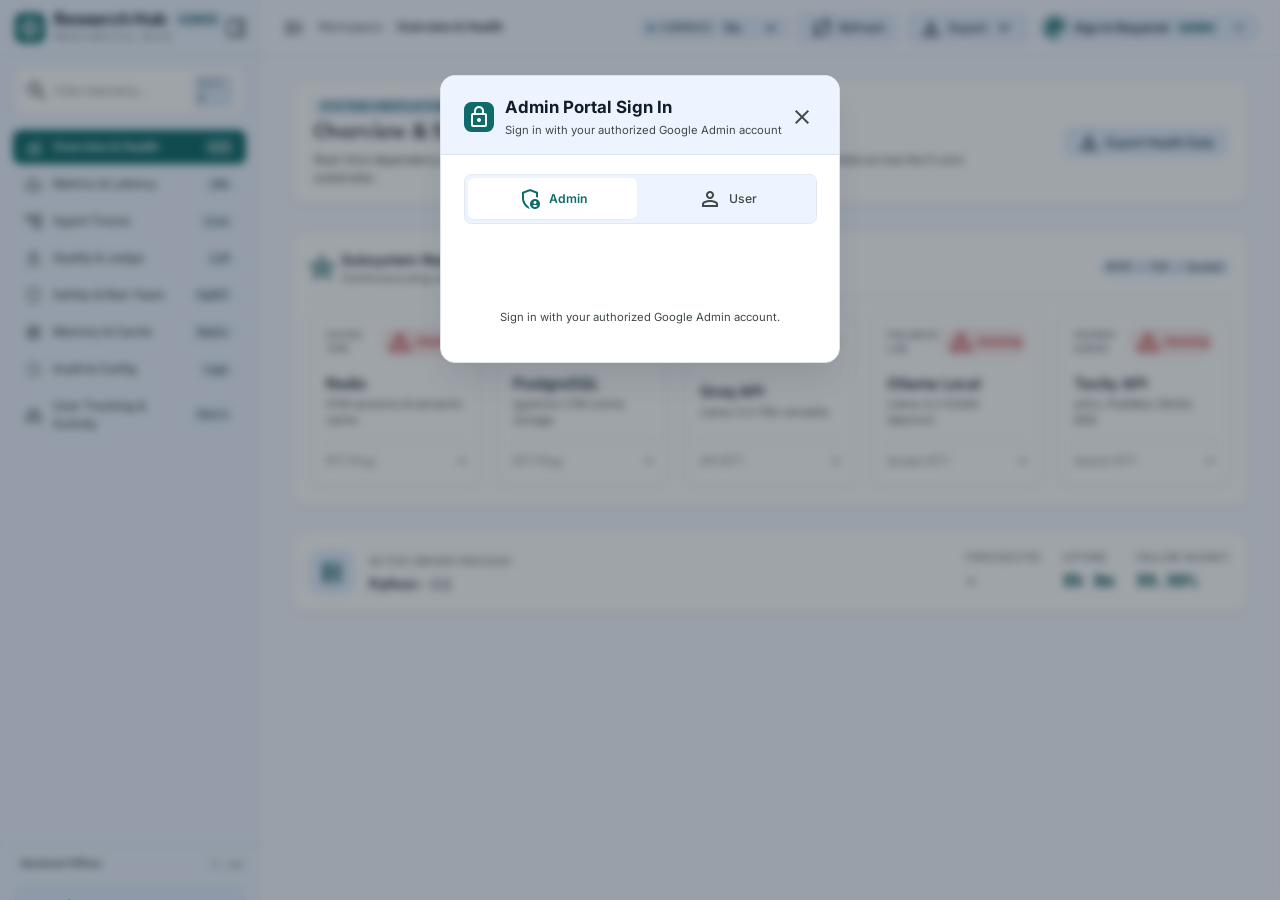
==== commit fa014609: "admin login-primary step" ====
--- a/ui/admin/index.html
+++ b/ui/admin/index.html
@@ -1,9 +1,9 @@
-﻿<!DOCTYPE html>
+<!DOCTYPE html>
 <html lang="en">
 <head>
   <meta charset="utf-8"/>
   <meta name="viewport" content="width=device-width, initial-scale=1.0"/>
-  <title>Admin Observability Suite â€” Research Hub</title>
+  <title>Admin Observability Suite — Research Hub</title>
   <meta name="description" content="Granular diagnostics, telemetry, LangGraph 4-agent traces, quality scoring, safety red-teaming, and memory controls."/>
 
   <!-- Google Typography: Inter (UI), Newsreader (Editorial Serif), JetBrains Mono (Metrology) -->
@@ -11,6 +11,9 @@
   <link rel="preconnect" href="https://fonts.gstatic.com" crossorigin=""/>
   <link href="https://fonts.googleapis.com/css2?family=Inter:wght@400;500;600;700&family=JetBrains+Mono:wght@400;500;600;700&family=Newsreader:ital,opsz,wght@0,6..72,400;0,6..72,500;1,6..72,400&display=swap" rel="stylesheet"/>
   <link href="https://fonts.googleapis.com/css2?family=Material+Symbols+Outlined:opsz,wght,FILL,GRAD@20..48,100..700,0..1,-50..200" rel="stylesheet"/>
+
+  <!-- Google Identity Services (GSI) Client -->
+  <script src="https://accounts.google.com/gsi/client" async defer></script>
 
   <!-- Shared Academic Editorial Intelligence Design System -->
   <link rel="stylesheet" href="../user/css/style.css"/>
@@ -119,6 +122,14 @@
             <span>Audit &amp; Config</span>
           </div>
           <span class="admin-nav-chip">Logs</span>
+        </a>
+
+        <a class="admin-nav-item" data-path="user-tracking" href="#user-tracking">
+          <div class="admin-nav-item-left">
+            <span class="material-symbols-outlined">group</span>
+            <span>User Tracking &amp; Activity</span>
+          </div>
+          <span class="admin-nav-chip">Users</span>
         </a>
       </nav>
 
@@ -319,7 +330,7 @@
                 </div>
                 <div class="probe-metrology-row">
                   <span style="color: var(--outline);">RTT Ping:</span>
-                  <span id="rtt-redis" class="probe-latency-val">â€”</span>
+                  <span id="rtt-redis" class="probe-latency-val">—</span>
                 </div>
               </div>
 
@@ -338,7 +349,7 @@
                 </div>
                 <div class="probe-metrology-row">
                   <span style="color: var(--outline);">RTT Ping:</span>
-                  <span id="rtt-postgres" class="probe-latency-val">â€”</span>
+                  <span id="rtt-postgres" class="probe-latency-val">—</span>
                 </div>
               </div>
 
@@ -357,7 +368,7 @@
                 </div>
                 <div class="probe-metrology-row">
                   <span style="color: var(--outline);">API RTT:</span>
-                  <span id="rtt-groq" class="probe-latency-val">â€”</span>
+                  <span id="rtt-groq" class="probe-latency-val">—</span>
                 </div>
               </div>
 
@@ -376,7 +387,7 @@
                 </div>
                 <div class="probe-metrology-row">
                   <span style="color: var(--outline);">Socket RTT:</span>
-                  <span id="rtt-ollama" class="probe-latency-val">â€”</span>
+                  <span id="rtt-ollama" class="probe-latency-val">—</span>
                 </div>
               </div>
 
@@ -395,7 +406,7 @@
                 </div>
                 <div class="probe-metrology-row">
                   <span style="color: var(--outline);">Search RTT:</span>
-                  <span id="rtt-tavily" class="probe-latency-val">â€”</span>
+                  <span id="rtt-tavily" class="probe-latency-val">—</span>
                 </div>
               </div>
             </div>
@@ -409,18 +420,18 @@
               </div>
               <div>
                 <span class="process-stat-label">Active Server Process</span>
-                <h4 style="font-size: 0.9375rem; font-weight: 600; color: var(--on-surface); margin-top: 2px;" id="healthPythonDisplay">â€”</h4>
+                <h4 style="font-size: 0.9375rem; font-weight: 600; color: var(--on-surface); margin-top: 2px;" id="healthPythonDisplay">—</h4>
               </div>
             </div>
 
             <div class="process-tiles-cluster">
               <div class="process-stat-tile">
                 <span class="process-stat-label">Process PID</span>
-                <span class="process-stat-val" id="healthPidDisplay">â€”</span>
+                <span class="process-stat-val" id="healthPidDisplay">—</span>
               </div>
               <div class="process-stat-tile">
                 <span class="process-stat-label">Uptime</span>
-                <span class="process-stat-val" id="healthUptimeDisplay" style="color: var(--primary);">â€”</span>
+                <span class="process-stat-val" id="healthUptimeDisplay" style="color: var(--primary);">—</span>
               </div>
               <div class="process-stat-tile">
                 <span class="process-stat-label">Failure Budget</span>
@@ -473,6 +484,11 @@
               <span class="summary-stat-sub">Fallback routing events</span>
             </div>
             <div class="summary-stat-card">
+              <span class="process-stat-label">Search Tool Calls</span>
+              <div class="summary-stat-num" id="metricSearchCalls" style="color: var(--primary);">0</div>
+              <span class="summary-stat-sub">Tavily scientific queries</span>
+            </div>
+            <div class="summary-stat-card">
               <span class="process-stat-label">Tokens Consumed</span>
               <div class="summary-stat-num" id="metricTotalTokens" style="color: var(--primary);">0</div>
               <span class="summary-stat-sub" id="metricTokensSub">Prompt &amp; Completion tokens</span>
@@ -495,27 +511,27 @@
             <div class="metric-tiles-grid">
               <div class="metric-tile">
                 <span class="metric-tile-label">P50 (Median)</span>
-                <span class="metric-tile-number" id="metricP50">â€”</span>
+                <span class="metric-tile-number" id="metricP50">—</span>
               </div>
               <div class="metric-tile">
                 <span class="metric-tile-label">P90</span>
-                <span class="metric-tile-number" id="metricP90">â€”</span>
+                <span class="metric-tile-number" id="metricP90">—</span>
               </div>
               <div class="metric-tile">
                 <span class="metric-tile-label">P95</span>
-                <span class="metric-tile-number accent" id="metricP95">â€”</span>
+                <span class="metric-tile-number accent" id="metricP95">—</span>
               </div>
               <div class="metric-tile">
                 <span class="metric-tile-label">P99</span>
-                <span class="metric-tile-number warning" id="metricP99">â€”</span>
+                <span class="metric-tile-number warning" id="metricP99">—</span>
               </div>
               <div class="metric-tile">
                 <span class="metric-tile-label">Average</span>
-                <span class="metric-tile-number" id="metricAvg">â€”</span>
+                <span class="metric-tile-number" id="metricAvg">—</span>
               </div>
               <div class="metric-tile">
                 <span class="metric-tile-label">Min / Max</span>
-                <span class="metric-tile-number" id="metricMinMax" style="font-size: 0.9375rem;">â€”</span>
+                <span class="metric-tile-number" id="metricMinMax" style="font-size: 0.9375rem;">—</span>
               </div>
             </div>
           </div>
@@ -579,31 +595,31 @@
               <div style="display: flex; flex-direction: column; gap: 8px; padding-bottom: 0.75rem; border-bottom: 1px solid var(--border-color);">
                 <div style="display: flex; align-items: center; justify-content: space-between;">
                   <span class="sidebar-admin-tag">Execution Waterfall</span>
-                  <span id="waterfallDuration" style="font-family: var(--font-mono); font-weight: 700; color: var(--primary); font-size: 0.8125rem;">â€”</span>
+                  <span id="waterfallDuration" style="font-family: var(--font-mono); font-weight: 700; color: var(--primary); font-size: 0.8125rem;">—</span>
                 </div>
                 <h3 id="waterfallTopicTitle" style="font-size: 1.0625rem; font-weight: 600; color: var(--on-surface); margin-top: 2px;">No Trace Selected</h3>
                 <div style="display: flex; align-items: center; justify-content: space-between; font-family: var(--font-mono); font-size: 0.6875rem; color: var(--outline);">
-                  <span id="waterfallRequestId">â€”</span>
-                  <span id="waterfallModel">â€”</span>
+                  <span id="waterfallRequestId">—</span>
+                  <span id="waterfallModel">—</span>
                 </div>
 
                 <!-- Detailed Model, Fallback & Token Telemetry Box -->
                 <div id="waterfallDiagnosticsCard" style="display: grid; grid-template-columns: repeat(2, 1fr); gap: 6px; padding: 8px; background: var(--surface-container-low); border: 1px solid var(--border-color); border-radius: var(--radius-md); font-family: var(--font-mono); font-size: 0.6875rem;">
                   <div style="display: flex; flex-direction: column; gap: 2px;">
                     <span style="color: var(--outline); text-transform: uppercase; font-size: 0.625rem;">Active Model</span>
-                    <span id="waterfallModelBadge" style="font-weight: 600; color: var(--on-surface); word-break: break-all;">â€”</span>
+                    <span id="waterfallModelBadge" style="font-weight: 600; color: var(--on-surface); word-break: break-all;">—</span>
                   </div>
                   <div style="display: flex; flex-direction: column; gap: 2px;">
                     <span style="color: var(--outline); text-transform: uppercase; font-size: 0.625rem;">Fallback Status</span>
-                    <span id="waterfallFallbackBadge" style="font-weight: 600; color: var(--primary);">â€”</span>
+                    <span id="waterfallFallbackBadge" style="font-weight: 600; color: var(--primary);">—</span>
                   </div>
                   <div style="display: flex; flex-direction: column; gap: 2px;">
                     <span style="color: var(--outline); text-transform: uppercase; font-size: 0.625rem;">Tokens Consumed</span>
-                    <span id="waterfallTokensBadge" style="font-weight: 600; color: var(--primary);">â€”</span>
+                    <span id="waterfallTokensBadge" style="font-weight: 600; color: var(--primary);">—</span>
                   </div>
                   <div style="display: flex; flex-direction: column; gap: 2px;">
                     <span style="color: var(--outline); text-transform: uppercase; font-size: 0.625rem;">Est. Cost / Score</span>
-                    <span id="waterfallCostBadge" style="font-weight: 600; color: var(--on-surface);">â€”</span>
+                    <span id="waterfallCostBadge" style="font-weight: 600; color: var(--on-surface);">—</span>
                   </div>
                 </div>
 
@@ -654,9 +670,9 @@
                 Continuous automated evaluation scores ingested from <code style="font-family: var(--font-mono); color: var(--primary);">logs/scores.jsonl</code> with human reviewer calibration.
               </p>
             </div>
-            <button class="btn-header-action" onclick="AdminController.exportScoresData('json')" type="button" style="padding: 0.5rem 1rem; width: auto;">
-              <span class="material-symbols-outlined text-[18px]">data_object</span>
-              <span>Export Scores</span>
+            <button class="btn-new-inquiry" id="open-human-modal-btn" type="button" style="padding: 0.5rem 1rem; width: auto;">
+              <span class="material-symbols-outlined text-[18px]">add_task</span>
+              <span>Submit Human Review</span>
             </button>
           </div>
 
@@ -664,27 +680,27 @@
           <div class="metric-tiles-grid">
             <div class="metric-tile">
               <span class="metric-tile-label">Average Overall</span>
-              <span class="metric-tile-number accent" id="qualityAvgOverall">â€”</span>
+              <span class="metric-tile-number accent" id="qualityAvgOverall">—</span>
             </div>
             <div class="metric-tile">
               <span class="metric-tile-label">Relevance</span>
-              <span class="metric-tile-number" id="qualityAvgRelevance">â€”</span>
+              <span class="metric-tile-number" id="qualityAvgRelevance">—</span>
             </div>
             <div class="metric-tile">
               <span class="metric-tile-label">Accuracy</span>
-              <span class="metric-tile-number" id="qualityAvgAccuracy">â€—</span>
+              <span class="metric-tile-number" id="qualityAvgAccuracy">—</span>
             </div>
             <div class="metric-tile">
               <span class="metric-tile-label">Clarity</span>
-              <span class="metric-tile-number" id="qualityAvgClarity">â€—</span>
+              <span class="metric-tile-number" id="qualityAvgClarity">—</span>
             </div>
             <div class="metric-tile">
-              <span class="metric-tile-label">Low Scores (<7.0)</span>
-              <span class="metric-tile-number warning" id="qualityLowScoreCount">0</span>
+              <span class="metric-tile-label">Truncations</span>
+              <span class="metric-tile-number warning" id="qualityTruncatedCount">0</span>
             </div>
             <div class="metric-tile">
-              <span class="metric-tile-label">Human Reviews</span>
-              <span class="metric-tile-number" id="qualityHumanReviewsCount">0</span>
+              <span class="metric-tile-label">Failed Gradings</span>
+              <span class="metric-tile-number error" id="qualityFailedCount">0</span>
             </div>
           </div>
 
@@ -714,35 +730,30 @@
             </div>
           </div>
 
-          <!-- Human Reviews Table -->
-          <div class="admin-table-container">
+          <!-- Human & User Reviews Table -->
+          <div class="admin-table-container" style="margin-top: 1.5rem;">
             <div class="admin-table-header">
-              <div style="display: flex; align-items: center; justify-content: space-between; flex-wrap: wrap; gap: 8px;">
-                <span class="admin-card-title">Human Evaluation Reviews</span>
-                <button class="btn-header-action" onclick="AdminController.openHumanReviewModal()" type="button" style="padding: 0.5rem 1rem; width: auto;">
-                  <span class="material-symbols-outlined text-[16px]">add</span>
-                  <span>Add Human Review</span>
-                </button>
-              </div>
-              <span class="admin-card-subtitle">Human reviewer calibration separate from automated LLM-as-a-judge scores</span>
+              <div>
+                <span class="admin-card-title">Human &amp; User Reviews Feed</span>
+                <span class="admin-card-subtitle">Real monograph reviews submitted by users and human evaluators</span>
+              </div>
+              <span class="admin-nav-chip">HUMAN GROUND TRUTH</span>
             </div>
             <div class="admin-table-scroll">
               <table class="admin-table">
                 <thead>
                   <tr>
-                    <th>Topic</th>
-                    <th>Reviewer</th>
+                    <th>Inquiry Topic</th>
                     <th>Overall</th>
                     <th>Rel</th>
                     <th>Acc</th>
                     <th>Cla</th>
-                    <th>Status</th>
-                    <th>Flagged for Rerun</th>
-                    <th>Feedback Notes</th>
+                    <th>Reviewer</th>
                     <th>Time (IST)</th>
+                    <th>Feedback / Comment</th>
                   </tr>
                 </thead>
-                <tbody id="qualityHumanReviewsTableBody">
+                <tbody id="humanReviewsTableBody">
                   <!-- Injected via admin-app.js -->
                 </tbody>
               </table>
@@ -769,29 +780,17 @@
               <div class="admin-card-title-group">
                 <span class="material-symbols-outlined text-[20px]" style="color: var(--primary);">shield</span>
                 <div>
-                  <h3 class="admin-card-title">Live PyRIT Platform Integration Test</h3>
-                  <p class="admin-card-subtitle">Runs fixed direct-injection cases through the real API and indirect XPIA cases through LangGraph agents.</p>
-                </div>
-              </div>
-              <span class="admin-nav-chip">Fixed case set</span>
-            </div>
-
-            <div class="admin-card-subtitle" id="safetyRedteamRunMeta">Loading latest benchmark...</div>
-            <p class="admin-card-subtitle" style="color: var(--error); margin-top: 6px;">
-              Live run: tests this platform only with up to 11 fixed cases. It invokes the configured LLM and may consume provider quota; if a direct attack bypasses input checks, the normal research pipeline (including configured search) may run. Defenses stay enabled.
-            </p>
-            <div style="display:flex; gap:8px; margin: 8px 0;">
-              <button type="button" id="safetyRunRedteamButton" class="btn-header-action">
-                <span class="material-symbols-outlined text-[16px]">play_circle</span>
-                Run Live Platform Test
-              </button>
-              <span class="admin-card-subtitle" id="safetyRedteamRunStatus"></span>
+                  <h3 class="admin-card-title">Offline PyRIT Red-Team Benchmark Suite</h3>
+                  <p class="admin-card-subtitle">Multi-turn jailbreak and indirect prompt injection defense verification</p>
+                </div>
+              </div>
+              <span class="admin-nav-chip">pyrit-run-001</span>
             </div>
 
             <div class="summary-tiles-grid">
               <div class="metric-tile">
                 <span class="metric-tile-label">Defense Rate</span>
-                <span class="metric-tile-number accent" id="safetyDefenseRate">â€”</span>
+                <span class="metric-tile-number accent" id="safetyDefenseRate">—</span>
               </div>
               <div class="metric-tile">
                 <span class="metric-tile-label">Attacks Defended</span>
@@ -805,20 +804,6 @@
                 <span class="metric-tile-label">Direct Jailbreaks</span>
                 <span class="metric-tile-number" id="safetyDirectAttacks">0</span>
               </div>
-              <div class="metric-tile">
-                <span class="metric-tile-label">Run Errors</span>
-                <span class="metric-tile-number" id="safetyRedteamErrors">0</span>
-              </div>
-            </div>
-            <div class="admin-table-scroll" style="margin-top:12px;">
-              <table class="admin-table">
-                <thead>
-                  <tr><th>Attack</th><th>Preview</th><th>Status</th><th>Evidence / Error</th></tr>
-                </thead>
-                <tbody id="safetyRedteamAttacksBody">
-                  <tr><td colspan="4">No persisted benchmark loaded.</td></tr>
-                </tbody>
-              </table>
             </div>
           </div>
 
@@ -959,6 +944,30 @@
             <div class="admin-table-header">
               <span class="admin-card-title">Administrative Operations Journal</span>
               <span class="admin-nav-chip">APPEND-ONLY SECURE STREAM</span>
+            </div>
+            <!-- Audit Filters Toolbar -->
+            <div class="admin-card-header" style="flex-wrap: wrap; gap: 12px; padding: 10px 16px; border-bottom: 1px solid var(--border-color); background: var(--surface-container-low);">
+              <div style="flex: 1; min-width: 220px; position: relative; display: flex; align-items: center;">
+                <span class="material-symbols-outlined" style="position: absolute; left: 10px; font-size: 18px; color: var(--on-surface-variant);">search</span>
+                <input type="text" id="filterAuditActor" placeholder="Search by admin email, action..." style="width: 100%; padding: 6px 12px 6px 34px; font-size: 0.8125rem; font-family: inherit; background: var(--surface); border: 1px solid var(--border-color); border-radius: var(--radius-sm); color: var(--on-surface);" />
+              </div>
+              <div style="display: flex; align-items: center; gap: 8px; flex-wrap: wrap;">
+                <select id="filterAuditAction" style="padding: 6px 10px; font-size: 0.8125rem; background: var(--surface); border: 1px solid var(--border-color); border-radius: var(--radius-sm); color: var(--on-surface);">
+                  <option value="">Action: All</option>
+                  <option value="auth.login">auth.login</option>
+                  <option value="auth.logout">auth.logout</option>
+                  <option value="user.suspend">user.suspend</option>
+                  <option value="user.reactivate">user.reactivate</option>
+                  <option value="user.data_view">user.data_view</option>
+                  <option value="admin.manage">admin.manage</option>
+                  <option value="export.data">export.data</option>
+                  <option value="config.update">config.update</option>
+                </select>
+                <input type="date" id="filterAuditStartDate" title="From Date" style="padding: 5px 8px; font-size: 0.8125rem; background: var(--surface); border: 1px solid var(--border-color); border-radius: var(--radius-sm); color: var(--on-surface);" />
+                <span style="font-size: 0.75rem; color: var(--on-surface-variant);">to</span>
+                <input type="date" id="filterAuditEndDate" title="To Date" style="padding: 5px 8px; font-size: 0.8125rem; background: var(--surface); border: 1px solid var(--border-color); border-radius: var(--radius-sm); color: var(--on-surface);" />
+                <button type="button" id="btnResetAuditFilters" class="time-pill-btn" style="padding: 5px 10px; font-size: 0.75rem;">Reset</button>
+              </div>
             </div>
             <div class="admin-table-scroll">
               <table class="admin-table">
@@ -1021,6 +1030,250 @@
           </div>
         </section>
 
+        <!-- ==================== TAB 8: USER TRACKING & ACTIVITY ==================== -->
+        <section id="panel-user-tracking" class="admin-view-panel hidden">
+          <!-- Banner & Action -->
+          <div class="dashboard-banner">
+            <div>
+              <span class="sidebar-admin-tag">User Intelligence &amp; Data Isolation</span>
+              <h1 class="dashboard-banner-title">User Tracking &amp; Activity Ledger</h1>
+              <p class="dashboard-banner-desc">
+                Unified administrative view of all registered platform users, isolated chat dossiers, per-user message telemetry, and immutable security audit events.
+              </p>
+            </div>
+            <div class="dashboard-banner-actions">
+              <button class="btn-header-action" id="btnRefreshUserTracking" type="button">
+                <span class="material-symbols-outlined text-[16px]">sync</span>
+                <span>Refresh Tracking Data</span>
+              </button>
+            </div>
+          </div>
+
+          <!-- Summary Metric Cards (6 Tiles) -->
+          <div class="summary-tiles-grid" style="grid-template-columns: repeat(auto-fit, minmax(170px, 1fr)); margin-bottom: 1.5rem;">
+            <div class="summary-stat-card">
+              <span class="process-stat-label">Total Users</span>
+              <div class="summary-stat-num" id="statTotalUsers">—</div>
+              <span class="summary-stat-sub" id="statActiveRatio">— active</span>
+            </div>
+            <div class="summary-stat-card">
+              <span class="process-stat-label">New Signups</span>
+              <div class="summary-stat-num" id="statSignupsToday" style="color: var(--primary);">—</div>
+              <span class="summary-stat-sub" id="statSignups7d">— in 7d</span>
+            </div>
+            <div class="summary-stat-card">
+              <span class="process-stat-label">Total Conversations</span>
+              <div class="summary-stat-num" id="statTotalConversations">—</div>
+              <span class="summary-stat-sub" style="color: var(--primary);">Per-user isolated</span>
+            </div>
+            <div class="summary-stat-card">
+              <span class="process-stat-label">Total Messages</span>
+              <div class="summary-stat-num" id="statTotalMessages">—</div>
+              <span class="summary-stat-sub">Monographs &amp; prompts</span>
+            </div>
+            <div class="summary-stat-card">
+              <span class="process-stat-label">Google vs Email</span>
+              <div class="summary-stat-num" id="statProviderBreakdown" style="font-size: 1.25rem;">—</div>
+              <span class="summary-stat-sub">Verified identity</span>
+            </div>
+            <div class="summary-stat-card">
+              <span class="process-stat-label">Account Status</span>
+              <div class="summary-stat-num" id="statStatusBreakdown" style="font-size: 1.25rem;">
+                <span style="color: #0d8a4e;" id="statActiveUsersCount">—</span>
+                <span style="font-size: 0.875rem; color: var(--on-surface-variant);">/</span>
+                <span style="color: #ba1a1a;" id="statSuspendedUsersCount">—</span>
+              </div>
+              <span class="summary-stat-sub">Active / Suspended</span>
+            </div>
+          </div>
+
+          <!-- Main Sub-tabs: Users Directory vs Global Activity Stream -->
+          <div style="display: flex; gap: 8px; margin-bottom: 1rem; border-bottom: 1px solid var(--border-color); padding-bottom: 8px;">
+            <button id="subtabUsersList" class="time-pill-btn active" style="padding: 6px 14px; font-weight: 600;" type="button">
+              <span class="material-symbols-outlined text-[16px]" style="vertical-align: middle; margin-right: 4px;">badge</span>
+              Users Directory (<span id="userCountBadge">0</span>)
+            </button>
+            <button id="subtabActivityLogs" class="time-pill-btn" style="padding: 6px 14px; font-weight: 600;" type="button">
+              <span class="material-symbols-outlined text-[16px]" style="vertical-align: middle; margin-right: 4px;">manage_history</span>
+              Global Activity Feed
+            </button>
+          </div>
+
+          <!-- Pane 1: Users Directory -->
+          <div id="paneUsersList" class="admin-card" style="margin-bottom: 1.5rem;">
+            <!-- Filters & Search Toolbar -->
+            <div class="admin-card-header" style="flex-wrap: wrap; gap: 12px;">
+              <div style="flex: 1; min-width: 240px; position: relative; display: flex; align-items: center;">
+                <span class="material-symbols-outlined" style="position: absolute; left: 10px; font-size: 18px; color: var(--on-surface-variant);">search</span>
+                <input type="text" id="filterUserSearch" placeholder="Search by name, email, or user ID..." style="width: 100%; padding: 7px 12px 7px 34px; font-size: 0.8125rem; font-family: inherit; background: var(--surface-container-low); border: 1px solid var(--border-color); border-radius: var(--radius-sm); color: var(--on-surface);" />
+              </div>
+              <div style="display: flex; align-items: center; gap: 8px;">
+                <select id="filterUserStatus" style="padding: 6px 10px; font-size: 0.8125rem; background: var(--surface-container-low); border: 1px solid var(--border-color); border-radius: var(--radius-sm); color: var(--on-surface);">
+                  <option value="">Status: All</option>
+                  <option value="active">Active</option>
+                  <option value="suspended">Suspended</option>
+                </select>
+                <select id="filterUserProvider" style="padding: 6px 10px; font-size: 0.8125rem; background: var(--surface-container-low); border: 1px solid var(--border-color); border-radius: var(--radius-sm); color: var(--on-surface);">
+                  <option value="">Provider: All</option>
+                  <option value="email">Email</option>
+                  <option value="google">Google</option>
+                </select>
+              </div>
+            </div>
+
+            <!-- Users Table -->
+            <div class="admin-table-scroll">
+              <table class="admin-table">
+                <thead>
+                  <tr>
+                    <th>User</th>
+                    <th>Auth Provider</th>
+                    <th>Verified</th>
+                    <th>Status</th>
+                    <th>Signed Up</th>
+                    <th>Last Login</th>
+                    <th style="text-align: center;">Chats</th>
+                    <th style="text-align: center;">Messages</th>
+                    <th style="text-align: right;">Actions</th>
+                  </tr>
+                </thead>
+                <tbody id="userTableBody">
+                  <tr>
+                    <td colspan="9" style="text-align: center; padding: 2rem; color: var(--on-surface-variant);">
+                      Loading users directory...
+                    </td>
+                  </tr>
+                </tbody>
+              </table>
+            </div>
+
+            <!-- Pagination -->
+            <div style="display: flex; justify-content: space-between; align-items: center; padding: 10px 16px; border-top: 1px solid var(--border-color); font-size: 0.75rem; color: var(--on-surface-variant);">
+              <div id="userPaginationInfo">Showing 0 of 0 users</div>
+              <div style="display: flex; gap: 6px;">
+                <button id="btnUserPrevPage" class="time-pill-btn" style="padding: 4px 10px;" disabled type="button">Previous</button>
+                <button id="btnUserNextPage" class="time-pill-btn" style="padding: 4px 10px;" disabled type="button">Next</button>
+              </div>
+            </div>
+          </div>
+
+          <!-- Pane 2: Global Activity Feed -->
+          <div id="paneActivityLogs" class="admin-card" style="display: none; margin-bottom: 1.5rem;">
+            <div class="admin-card-header" style="flex-wrap: wrap; gap: 12px;">
+              <div style="display: flex; align-items: center; gap: 8px;">
+                <select id="filterActivityEvent" style="padding: 6px 10px; font-size: 0.8125rem; background: var(--surface-container-low); border: 1px solid var(--border-color); border-radius: var(--radius-sm); color: var(--on-surface);">
+                  <option value="">Event Type: All</option>
+                  <option value="login_success">login_success</option>
+                  <option value="login_failure">login_failure</option>
+                  <option value="signup">signup</option>
+                  <option value="email_verified">email_verified</option>
+                  <option value="google_login">google_login</option>
+                  <option value="conversation_created">conversation_created</option>
+                  <option value="conversation_deleted">conversation_deleted</option>
+                  <option value="messages_sent">messages_sent</option>
+                  <option value="password_reset_requested">password_reset_requested</option>
+                  <option value="password_reset_completed">password_reset_completed</option>
+                  <option value="account_status_changed">account_status_changed</option>
+                  <option value="logout">logout</option>
+                </select>
+              </div>
+              <button id="btnRefreshActivity" class="btn-header-action" type="button" style="padding: 5px 10px;">
+                <span class="material-symbols-outlined text-[15px]">refresh</span>
+                <span>Reload Feed</span>
+              </button>
+            </div>
+
+            <div class="admin-table-scroll">
+              <table class="admin-table">
+                <thead>
+                  <tr>
+                    <th>Time (IST)</th>
+                    <th>Event Type</th>
+                    <th>User ID / Email</th>
+                    <th>IP Address</th>
+                    <th>Metadata</th>
+                  </tr>
+                </thead>
+                <tbody id="activityTableBody">
+                  <tr>
+                    <td colspan="5" style="text-align: center; padding: 2rem; color: var(--on-surface-variant);">
+                      Loading global activity feed...
+                    </td>
+                  </tr>
+                </tbody>
+              </table>
+            </div>
+          </div>
+        </section>
+
+      </div>
+    </div>
+  </div>
+
+  <!-- ==================== USER DETAIL MODAL (Read-Only Dossiers & Timeline) ==================== -->
+  <div class="modal-backdrop" id="userDetailModalBackdrop">
+    <div class="modal-dialog" style="max-width: 860px; max-height: 88vh; display: flex; flex-direction: column;">
+      <div class="login-modal-header" style="border-bottom: 1px solid var(--border-color);">
+        <div class="login-brand-group">
+          <div class="brand-icon" style="background-color: var(--primary-container); color: #fff;" id="modalUserInitial">
+            U
+          </div>
+          <div>
+            <h3 class="login-modal-title" id="modalUserName">—</h3>
+            <p class="login-modal-subtitle" id="modalUserEmail" style="font-family: var(--font-mono); font-size: 0.75rem;">—</p>
+          </div>
+        </div>
+        <button class="icon-btn" id="btnCloseUserDetailModal" type="button" title="Close">
+          <span class="material-symbols-outlined text-[18px]">close</span>
+        </button>
+      </div>
+
+      <div class="login-modal-body" style="overflow-y: auto; padding: 1.25rem; display: flex; flex-direction: column; gap: 1rem;">
+        <!-- Overview Chips -->
+        <div style="display: grid; grid-template-columns: repeat(auto-fit, minmax(160px, 1fr)); gap: 8px;">
+          <div style="padding: 8px 12px; background: var(--surface-container-low); border-radius: var(--radius-sm); border: 1px solid var(--border-color);">
+            <div style="font-size: 0.6875rem; text-transform: uppercase; color: var(--on-surface-variant); font-weight: 600;">User ID</div>
+            <div id="modalUserId" style="font-family: var(--font-mono); font-size: 0.75rem; color: var(--on-surface); margin-top: 3px; word-break: break-all;">—</div>
+          </div>
+          <div style="padding: 8px 12px; background: var(--surface-container-low); border-radius: var(--radius-sm); border: 1px solid var(--border-color);">
+            <div style="font-size: 0.6875rem; text-transform: uppercase; color: var(--on-surface-variant); font-weight: 600;">Provider &amp; Verified</div>
+            <div id="modalUserProviderBadge" style="font-size: 0.75rem; margin-top: 3px;">—</div>
+          </div>
+          <div style="padding: 8px 12px; background: var(--surface-container-low); border-radius: var(--radius-sm); border: 1px solid var(--border-color);">
+            <div style="font-size: 0.6875rem; text-transform: uppercase; color: var(--on-surface-variant); font-weight: 600;">Account Status</div>
+            <div id="modalUserStatusBadge" style="font-size: 0.75rem; margin-top: 3px;">—</div>
+          </div>
+          <div style="padding: 8px 12px; background: var(--surface-container-low); border-radius: var(--radius-sm); border: 1px solid var(--border-color);">
+            <div style="font-size: 0.6875rem; text-transform: uppercase; color: var(--on-surface-variant); font-weight: 600;">Signed Up</div>
+            <div id="modalUserCreated" style="font-family: var(--font-mono); font-size: 0.75rem; color: var(--on-surface); margin-top: 3px;">—</div>
+          </div>
+        </div>
+
+        <!-- Conversations and Messages Section -->
+        <div>
+          <div style="display: flex; justify-content: space-between; align-items: center; border-bottom: 1px solid var(--border-color); padding-bottom: 6px; margin-bottom: 8px;">
+            <h4 style="font-size: 0.875rem; font-weight: 600; color: var(--on-surface); display: flex; align-items: center; gap: 6px;">
+              <span class="material-symbols-outlined text-[18px]" style="color: var(--primary);">forum</span>
+              Conversations &amp; Message History (<span id="modalUserConvCount">0</span>)
+            </h4>
+          </div>
+          <div id="modalUserConversationsContainer" style="display: flex; flex-direction: column; gap: 8px; max-height: 280px; overflow-y: auto;">
+            <div style="font-size: 0.75rem; color: var(--on-surface-variant); text-align: center; padding: 12px;">No conversations recorded.</div>
+          </div>
+        </div>
+
+        <!-- Activity Timeline -->
+        <div>
+          <div style="border-bottom: 1px solid var(--border-color); padding-bottom: 6px; margin-bottom: 8px;">
+            <h4 style="font-size: 0.875rem; font-weight: 600; color: var(--on-surface); display: flex; align-items: center; gap: 6px;">
+              <span class="material-symbols-outlined text-[18px]" style="color: var(--primary);">timeline</span>
+              Activity Timeline
+            </h4>
+          </div>
+          <div id="modalUserTimelineContainer" style="display: flex; flex-direction: column; gap: 6px; max-height: 200px; overflow-y: auto; font-family: var(--font-mono); font-size: 0.6875rem;">
+            <!-- Activity events populated here -->
+          </div>
+        </div>
       </div>
     </div>
   </div>
@@ -1065,6 +1318,71 @@
     </div>
   </div>
 
+  <!-- ==================== MODAL 2: HUMAN REVIEW SUBMISSION ==================== -->
+  <div class="modal-backdrop" id="humanReviewModal">
+    <div class="modal-dialog" style="max-width: 560px;">
+      <div class="login-modal-header">
+        <div class="login-brand-group">
+          <div class="brand-icon" style="background-color: var(--primary-container); color: #ffffff;">
+            <span class="material-symbols-outlined text-[20px]">rate_review</span>
+          </div>
+          <div>
+            <h3 class="login-modal-title">Submit Human Expert Review</h3>
+            <p class="login-modal-subtitle">Calibrate pipeline LLM-as-a-judge scoring with ground truth</p>
+          </div>
+        </div>
+        <button class="icon-btn" data-close-modal type="button" title="Close">
+          <span class="material-symbols-outlined text-[18px]">close</span>
+        </button>
+      </div>
+
+      <form id="humanReviewForm" class="login-modal-body" onsubmit="return false;">
+        <div class="form-group">
+          <label class="form-label" for="hrTopicInput">Research Inquiry Topic</label>
+          <div class="form-input-wrapper">
+            <input id="hrTopicInput" type="text" class="form-input" placeholder="e.g. Quantum Error Mitigation Review" required />
+          </div>
+        </div>
+
+        <div style="display: grid; grid-template-columns: 1fr 1fr 1fr; gap: 0.75rem;">
+          <div class="form-group">
+            <label class="form-label" for="hrRelInput">Relevance (1-10)</label>
+            <div class="form-input-wrapper">
+              <input id="hrRelInput" type="number" min="1" max="10" step="0.5" value="9" class="form-input" required />
+            </div>
+          </div>
+          <div class="form-group">
+            <label class="form-label" for="hrAccInput">Accuracy (1-10)</label>
+            <div class="form-input-wrapper">
+              <input id="hrAccInput" type="number" min="1" max="10" step="0.5" value="9" class="form-input" required />
+            </div>
+          </div>
+          <div class="form-group">
+            <label class="form-label" for="hrClaInput">Clarity (1-10)</label>
+            <div class="form-input-wrapper">
+              <input id="hrClaInput" type="number" min="1" max="10" step="0.5" value="9" class="form-input" required />
+            </div>
+          </div>
+        </div>
+
+        <div class="form-group">
+          <label class="form-label" for="hrNotesInput">Feedback Notes &amp; Critique</label>
+          <textarea id="hrNotesInput" rows="3" class="form-input" style="height: auto; padding: 0.625rem; resize: vertical;" placeholder="Add qualitative critique on hallucinations, citations..."></textarea>
+        </div>
+
+        <div style="display: flex; align-items: center; gap: 8px;">
+          <input id="hrRerunCheckbox" type="checkbox" style="cursor: pointer;" />
+          <label for="hrRerunCheckbox" style="font-size: 0.75rem; color: var(--on-surface); cursor: pointer;">Flag inquiry for pipeline automated re-run</label>
+        </div>
+
+        <div style="display: flex; align-items: center; justify-content: flex-end; gap: 8px; margin-top: 0.5rem; padding-top: 0.75rem; border-top: 1px solid var(--border-color);">
+          <button data-close-modal class="btn-header-action" type="button">Cancel</button>
+          <button type="submit" class="btn-new-inquiry" style="width: auto; padding: 0.5rem 1rem;">Submit Review</button>
+        </div>
+      </form>
+    </div>
+  </div>
+
   <!-- ==================== MODAL 3: PASSWORD VERIFICATION TO SWITCH TO USER MODE ==================== -->
   <div class="modal-backdrop" id="switch-user-modal">
     <div class="modal-dialog login-dialog">
@@ -1086,13 +1404,13 @@
       <div class="login-modal-body">
         <!-- Clean Role Switcher Tabs (Matching Image 1) -->
         <div class="login-role-tabs">
-          <button class="login-role-tab active" id="switch-tab-user" type="button">
+          <button class="login-role-tab active" id="switch-tab-admin" type="button">
+            <span class="material-symbols-outlined text-[18px]">admin_panel_settings</span>
+            <span class="login-tab-name">Admin</span>
+          </button>
+          <button class="login-role-tab" id="switch-tab-user" type="button">
             <span class="material-symbols-outlined text-[18px]">person</span>
             <span class="login-tab-name">User</span>
-          </button>
-          <button class="login-role-tab" id="switch-tab-admin" type="button">
-            <span class="material-symbols-outlined text-[18px]">admin_panel_settings</span>
-            <span class="login-tab-name">Admin</span>
           </button>
         </div>
 
@@ -1102,13 +1420,21 @@
           <span id="switch-user-error-text">Verification failed: Invalid user password. Access denied.</span>
         </div>
 
-        <!-- Clean Standard Login Form -->
-        <form class="login-form" id="switchUserForm" onsubmit="return false;">
+        <!-- Google Admin Authentication Container (shown on Admin tab) -->
+        <div id="googleAdminAuthSection" style="display: flex; flex-direction: column; align-items: center; gap: 10px; margin: 14px 0;">
+          <div id="googleAdminSignInBtn" style="min-height: 44px; display: flex; align-items: center; justify-content: center;"></div>
+          <div style="font-size: 0.75rem; color: var(--on-surface-variant); text-align: center;">
+            Sign in with your authorized Google Admin account.
+          </div>
+        </div>
+
+        <!-- Clean Standard Login Form (for switching to User Mode) -->
+        <form class="login-form" id="switchUserForm" style="display: none;" onsubmit="return false;">
           <div class="form-group">
             <label class="form-label" for="switchUserEmailInput">Email or User ID</label>
             <div class="form-input-wrapper">
               <span class="material-symbols-outlined form-input-icon">mail</span>
-              <input class="form-input" id="switchUserEmailInput" type="text" value="user@platform.ai" placeholder="user@platform.ai or user" required autocomplete="username" />
+              <input class="form-input" id="switchUserEmailInput" type="text" value="" placeholder="name@example.com" required autocomplete="username" />
             </div>
           </div>
 
@@ -1116,7 +1442,7 @@
             <label class="form-label" for="switchUserPasswordInput">Password</label>
             <div class="form-input-wrapper">
               <span class="material-symbols-outlined form-input-icon">key</span>
-              <input class="form-input" id="switchUserPasswordInput" type="password" placeholder="Enter password (user123)" required autocomplete="current-password" />
+              <input class="form-input" id="switchUserPasswordInput" type="password" placeholder="Enter user password" required autocomplete="current-password" />
               <button type="button" class="btn-password-visibility" id="btn-toggle-switch-pass" title="Toggle password visibility">
                 <span class="material-symbols-outlined text-[18px]" id="switch-pass-toggle-icon">visibility</span>
               </button>
@@ -1131,10 +1457,10 @@
           </div>
         </form>
 
-        <!-- Compact Demo Credentials Hint -->
-        <div class="login-credentials-hint">
+        <!-- Informational Note -->
+        <div class="login-credentials-hint" id="login-credentials-note" style="display: none;">
           <span class="material-symbols-outlined text-[15px]">info</span>
-          <span>Demo IDs: <strong>User:</strong> <code>user@platform.ai</code> (<code>user123</code>) &bull; <strong>Admin:</strong> <code>admin@platform.ai</code> (<code>admin123</code>)</span>
+          <span>Admin access requires an authorized Google account.</span>
         </div>
       </div>
     </div>
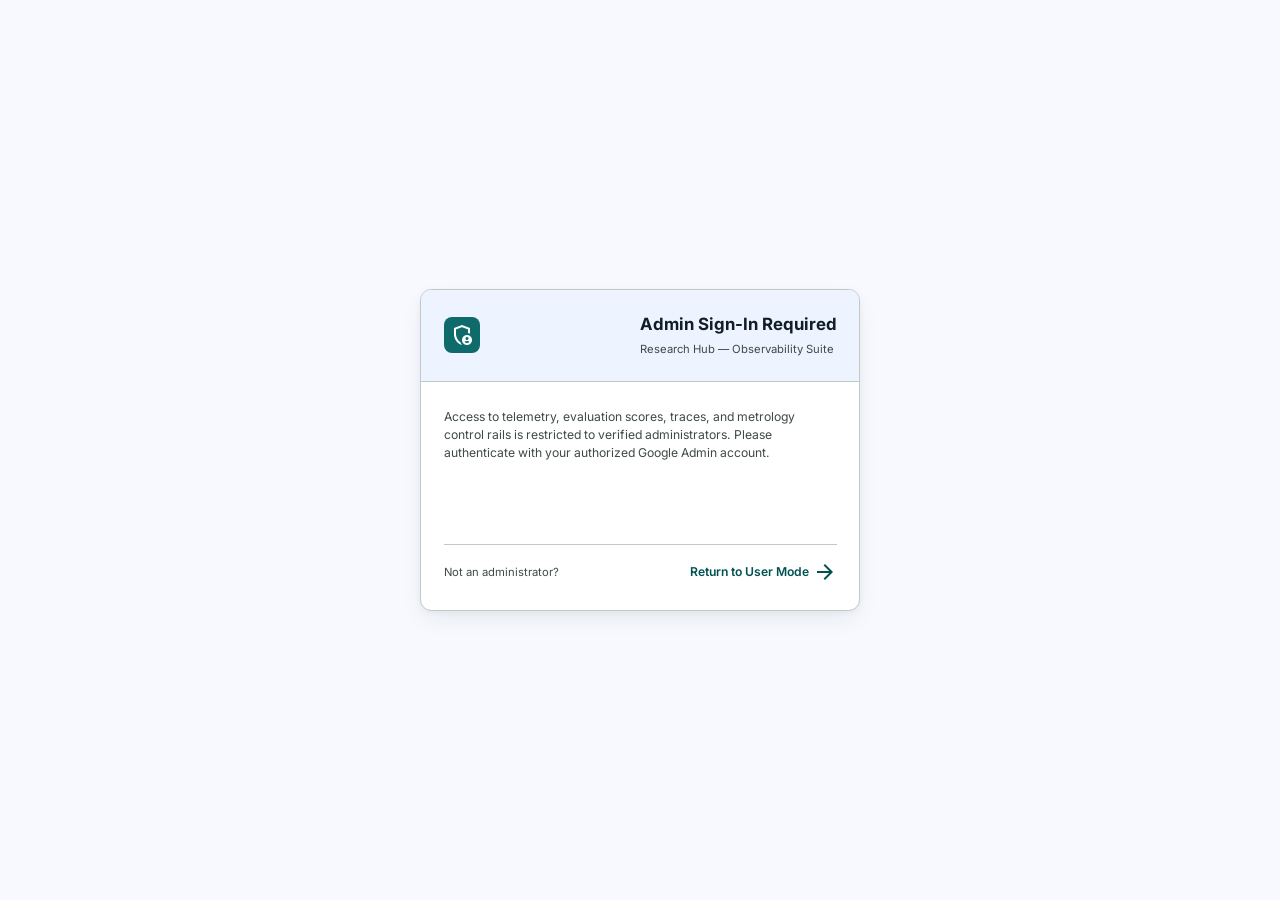
==== commit b4573901: "admin and user login complete" ====
--- a/ui/admin/index.html
+++ b/ui/admin/index.html
@@ -21,7 +21,41 @@
 </head>
 <body>
 
-  <div class="admin-layout" id="app-root">
+  <!-- ======================================================================
+       ADMIN AUTHENTICATION GATE (Displayed when unauthenticated)
+       ====================================================================== -->
+  <div id="admin-auth-gate" style="display: flex; min-height: 100vh; width: 100%; align-items: center; justify-content: center; background-color: var(--surface, #f7f9ff); padding: 1.5rem;">
+    <div class="login-dialog" style="width: 100%; max-width: 440px; background-color: var(--surface-container-lowest, #ffffff); border-radius: var(--radius-lg, 12px); box-shadow: var(--shadow-lg, 0 10px 25px rgba(0,0,0,0.1)); border: 1px solid var(--outline-variant, #e0e0e0); overflow: hidden;">
+      <div class="login-modal-header" style="padding: 1.5rem; background-color: var(--surface-container-low, #edf4ff); border-bottom: 1px solid var(--outline-variant, #e0e0e0); display: flex; align-items: center; gap: 12px;">
+        <div class="brand-icon" style="background-color: var(--primary-container, #005151); color: #ffffff; width: 36px; height: 36px; border-radius: 8px; display: flex; align-items: center; justify-content: center;">
+          <span class="material-symbols-outlined text-[20px]">admin_panel_settings</span>
+        </div>
+        <div>
+          <h3 class="login-modal-title" style="margin: 0; font-size: 1.125rem; font-weight: 700; color: var(--on-surface, #111d28);">Admin Sign-In Required</h3>
+          <p class="login-modal-subtitle" style="margin: 0.25rem 0 0; font-size: 0.75rem; color: var(--on-surface-variant, #3f4948);">Research Hub — Observability Suite</p>
+        </div>
+      </div>
+      <div class="login-modal-body" style="padding: 1.75rem 1.5rem; display: flex; flex-direction: column; gap: 1.25rem;">
+        <div class="login-error-banner" id="admin-gate-error-banner" style="display: none;">
+          <span class="material-symbols-outlined text-[18px]">error</span>
+          <span id="admin-gate-error-text">Not authorised. Access is restricted to authorized administrator accounts.</span>
+        </div>
+        <p style="font-size: 0.8125rem; color: var(--on-surface-variant, #3f4948); line-height: 1.5; margin: 0;">
+          Access to telemetry, evaluation scores, traces, and metrology control rails is restricted to verified administrators. Please authenticate with your authorized Google Admin account.
+        </p>
+        <div id="googleAdminSignInBtnGate" style="min-height: 44px; display: flex; align-items: center; justify-content: center; width: 100%;"></div>
+        <div style="border-top: 1px solid var(--outline-variant, #e0e0e0); padding-top: 1rem; display: flex; align-items: center; justify-content: space-between;">
+          <span style="font-size: 0.75rem; color: var(--on-surface-variant, #3f4948);">Not an administrator?</span>
+          <a href="../user/index.html?mode_switch=admin_to_user" style="font-size: 0.8125rem; color: var(--primary, #005151); font-weight: 600; text-decoration: none; display: inline-flex; align-items: center; gap: 4px;">
+            <span>Return to User Mode</span>
+            <span class="material-symbols-outlined text-[16px]">arrow_forward</span>
+          </a>
+        </div>
+      </div>
+    </div>
+  </div>
+
+  <div class="admin-layout" id="app-root" style="display: none;">
 
     <!-- Mobile Sidebar Backdrop Overlay -->
     <div class="sidebar-backdrop" id="sidebar-backdrop"></div>
@@ -143,7 +177,7 @@
           <span style="font-size: 0.625rem; font-family: var(--font-mono); color: var(--outline);" id="lastCheckTimeDisplay">Live</span>
         </div>
 
-        <button type="button" class="btn-sidebar-return-user" id="btn-sidebar-switch-user" title="Switch to Scholar Workspace (Password Required)">
+        <button type="button" class="btn-sidebar-return-user" id="btn-sidebar-switch-user" title="Switch to Scholar Workspace (User Mode)">
           <span class="material-symbols-outlined text-[16px]">arrow_back</span>
           <span>Switch to User Mode</span>
         </button>
@@ -264,7 +298,7 @@
               <div class="profile-dropdown-actions">
                 <button class="profile-action-item" id="btn-switch-to-user-dropdown" type="button">
                   <span class="material-symbols-outlined text-[16px]">logout</span>
-                  <span>Switch to User Mode (Verify Password)</span>
+                  <span>Switch to User Mode</span>
                 </button>
                 <button class="profile-action-item" id="headerLogoutBtn" type="button">
                   <span class="material-symbols-outlined text-[16px]">lock</span>
@@ -1455,6 +1489,13 @@
               <span id="btn-switch-user-text">Sign In as User</span>
             </button>
           </div>
+
+          <div style="border-top: 1px solid var(--outline-variant, #e0e0e0); margin-top: 14px; padding-top: 10px; text-align: center;">
+            <a href="../user/index.html?mode_switch=admin_to_user" style="font-size: 0.8125rem; color: var(--primary, #005151); text-decoration: none; font-weight: 500; display: inline-flex; align-items: center; gap: 4px;">
+              <span>Or sign in via User Portal</span>
+              <span class="material-symbols-outlined text-[16px]">open_in_new</span>
+            </a>
+          </div>
         </form>
 
         <!-- Informational Note -->
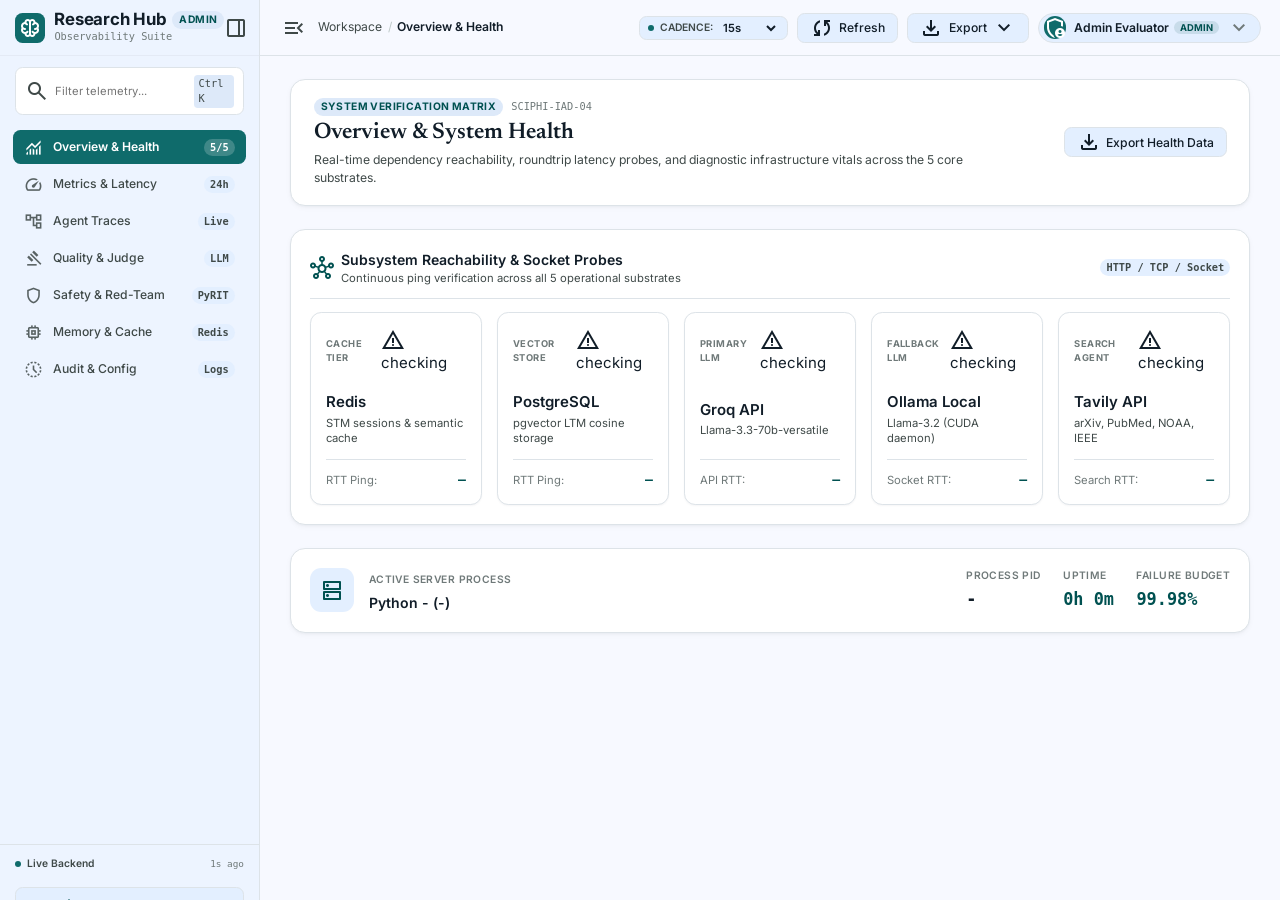
==== commit 345036b0: "Admin portal: rebuild Safety & Red-Team tab - Fix missing escapeHtml helper that broke the tab once " ====
--- a/ui/admin/index.html
+++ b/ui/admin/index.html
@@ -1,9 +1,9 @@
-<!DOCTYPE html>
+﻿<!DOCTYPE html>
 <html lang="en">
 <head>
   <meta charset="utf-8"/>
   <meta name="viewport" content="width=device-width, initial-scale=1.0"/>
-  <title>Admin Observability Suite — Research Hub</title>
+  <title>Admin Observability Suite â€” Research Hub</title>
   <meta name="description" content="Granular diagnostics, telemetry, LangGraph 4-agent traces, quality scoring, safety red-teaming, and memory controls."/>
 
   <!-- Google Typography: Inter (UI), Newsreader (Editorial Serif), JetBrains Mono (Metrology) -->
@@ -12,50 +12,13 @@
   <link href="https://fonts.googleapis.com/css2?family=Inter:wght@400;500;600;700&family=JetBrains+Mono:wght@400;500;600;700&family=Newsreader:ital,opsz,wght@0,6..72,400;0,6..72,500;1,6..72,400&display=swap" rel="stylesheet"/>
   <link href="https://fonts.googleapis.com/css2?family=Material+Symbols+Outlined:opsz,wght,FILL,GRAD@20..48,100..700,0..1,-50..200" rel="stylesheet"/>
 
-  <!-- Google Identity Services (GSI) Client -->
-  <script src="https://accounts.google.com/gsi/client" async defer></script>
-
   <!-- Shared Academic Editorial Intelligence Design System -->
   <link rel="stylesheet" href="../user/css/style.css"/>
   <link rel="stylesheet" href="css/admin-style.css"/>
 </head>
 <body>
 
-  <!-- ======================================================================
-       ADMIN AUTHENTICATION GATE (Displayed when unauthenticated)
-       ====================================================================== -->
-  <div id="admin-auth-gate" style="display: flex; min-height: 100vh; width: 100%; align-items: center; justify-content: center; background-color: var(--surface, #f7f9ff); padding: 1.5rem;">
-    <div class="login-dialog" style="width: 100%; max-width: 440px; background-color: var(--surface-container-lowest, #ffffff); border-radius: var(--radius-lg, 12px); box-shadow: var(--shadow-lg, 0 10px 25px rgba(0,0,0,0.1)); border: 1px solid var(--outline-variant, #e0e0e0); overflow: hidden;">
-      <div class="login-modal-header" style="padding: 1.5rem; background-color: var(--surface-container-low, #edf4ff); border-bottom: 1px solid var(--outline-variant, #e0e0e0); display: flex; align-items: center; gap: 12px;">
-        <div class="brand-icon" style="background-color: var(--primary-container, #005151); color: #ffffff; width: 36px; height: 36px; border-radius: 8px; display: flex; align-items: center; justify-content: center;">
-          <span class="material-symbols-outlined text-[20px]">admin_panel_settings</span>
-        </div>
-        <div>
-          <h3 class="login-modal-title" style="margin: 0; font-size: 1.125rem; font-weight: 700; color: var(--on-surface, #111d28);">Admin Sign-In Required</h3>
-          <p class="login-modal-subtitle" style="margin: 0.25rem 0 0; font-size: 0.75rem; color: var(--on-surface-variant, #3f4948);">Research Hub — Observability Suite</p>
-        </div>
-      </div>
-      <div class="login-modal-body" style="padding: 1.75rem 1.5rem; display: flex; flex-direction: column; gap: 1.25rem;">
-        <div class="login-error-banner" id="admin-gate-error-banner" style="display: none;">
-          <span class="material-symbols-outlined text-[18px]">error</span>
-          <span id="admin-gate-error-text">Not authorised. Access is restricted to authorized administrator accounts.</span>
-        </div>
-        <p style="font-size: 0.8125rem; color: var(--on-surface-variant, #3f4948); line-height: 1.5; margin: 0;">
-          Access to telemetry, evaluation scores, traces, and metrology control rails is restricted to verified administrators. Please authenticate with your authorized Google Admin account.
-        </p>
-        <div id="googleAdminSignInBtnGate" style="min-height: 44px; display: flex; align-items: center; justify-content: center; width: 100%;"></div>
-        <div style="border-top: 1px solid var(--outline-variant, #e0e0e0); padding-top: 1rem; display: flex; align-items: center; justify-content: space-between;">
-          <span style="font-size: 0.75rem; color: var(--on-surface-variant, #3f4948);">Not an administrator?</span>
-          <a href="../user/index.html?mode_switch=admin_to_user" style="font-size: 0.8125rem; color: var(--primary, #005151); font-weight: 600; text-decoration: none; display: inline-flex; align-items: center; gap: 4px;">
-            <span>Return to User Mode</span>
-            <span class="material-symbols-outlined text-[16px]">arrow_forward</span>
-          </a>
-        </div>
-      </div>
-    </div>
-  </div>
-
-  <div class="admin-layout" id="app-root" style="display: none;">
+  <div class="admin-layout" id="app-root">
 
     <!-- Mobile Sidebar Backdrop Overlay -->
     <div class="sidebar-backdrop" id="sidebar-backdrop"></div>
@@ -157,14 +120,6 @@
           </div>
           <span class="admin-nav-chip">Logs</span>
         </a>
-
-        <a class="admin-nav-item" data-path="user-tracking" href="#user-tracking">
-          <div class="admin-nav-item-left">
-            <span class="material-symbols-outlined">group</span>
-            <span>User Tracking &amp; Activity</span>
-          </div>
-          <span class="admin-nav-chip">Users</span>
-        </a>
       </nav>
 
       <!-- Sidebar Footer with Status & Password-Protected Return to User Mode -->
@@ -177,7 +132,7 @@
           <span style="font-size: 0.625rem; font-family: var(--font-mono); color: var(--outline);" id="lastCheckTimeDisplay">Live</span>
         </div>
 
-        <button type="button" class="btn-sidebar-return-user" id="btn-sidebar-switch-user" title="Switch to Scholar Workspace (User Mode)">
+        <button type="button" class="btn-sidebar-return-user" id="btn-sidebar-switch-user" title="Switch to Scholar Workspace (Password Required)">
           <span class="material-symbols-outlined text-[16px]">arrow_back</span>
           <span>Switch to User Mode</span>
         </button>
@@ -298,7 +253,7 @@
               <div class="profile-dropdown-actions">
                 <button class="profile-action-item" id="btn-switch-to-user-dropdown" type="button">
                   <span class="material-symbols-outlined text-[16px]">logout</span>
-                  <span>Switch to User Mode</span>
+                  <span>Switch to User Mode (Verify Password)</span>
                 </button>
                 <button class="profile-action-item" id="headerLogoutBtn" type="button">
                   <span class="material-symbols-outlined text-[16px]">lock</span>
@@ -364,7 +319,7 @@
                 </div>
                 <div class="probe-metrology-row">
                   <span style="color: var(--outline);">RTT Ping:</span>
-                  <span id="rtt-redis" class="probe-latency-val">—</span>
+                  <span id="rtt-redis" class="probe-latency-val">â€”</span>
                 </div>
               </div>
 
@@ -383,7 +338,7 @@
                 </div>
                 <div class="probe-metrology-row">
                   <span style="color: var(--outline);">RTT Ping:</span>
-                  <span id="rtt-postgres" class="probe-latency-val">—</span>
+                  <span id="rtt-postgres" class="probe-latency-val">â€”</span>
                 </div>
               </div>
 
@@ -402,7 +357,7 @@
                 </div>
                 <div class="probe-metrology-row">
                   <span style="color: var(--outline);">API RTT:</span>
-                  <span id="rtt-groq" class="probe-latency-val">—</span>
+                  <span id="rtt-groq" class="probe-latency-val">â€”</span>
                 </div>
               </div>
 
@@ -421,7 +376,7 @@
                 </div>
                 <div class="probe-metrology-row">
                   <span style="color: var(--outline);">Socket RTT:</span>
-                  <span id="rtt-ollama" class="probe-latency-val">—</span>
+                  <span id="rtt-ollama" class="probe-latency-val">â€”</span>
                 </div>
               </div>
 
@@ -440,7 +395,7 @@
                 </div>
                 <div class="probe-metrology-row">
                   <span style="color: var(--outline);">Search RTT:</span>
-                  <span id="rtt-tavily" class="probe-latency-val">—</span>
+                  <span id="rtt-tavily" class="probe-latency-val">â€”</span>
                 </div>
               </div>
             </div>
@@ -454,18 +409,18 @@
               </div>
               <div>
                 <span class="process-stat-label">Active Server Process</span>
-                <h4 style="font-size: 0.9375rem; font-weight: 600; color: var(--on-surface); margin-top: 2px;" id="healthPythonDisplay">—</h4>
+                <h4 style="font-size: 0.9375rem; font-weight: 600; color: var(--on-surface); margin-top: 2px;" id="healthPythonDisplay">â€”</h4>
               </div>
             </div>
 
             <div class="process-tiles-cluster">
               <div class="process-stat-tile">
                 <span class="process-stat-label">Process PID</span>
-                <span class="process-stat-val" id="healthPidDisplay">—</span>
+                <span class="process-stat-val" id="healthPidDisplay">â€”</span>
               </div>
               <div class="process-stat-tile">
                 <span class="process-stat-label">Uptime</span>
-                <span class="process-stat-val" id="healthUptimeDisplay" style="color: var(--primary);">—</span>
+                <span class="process-stat-val" id="healthUptimeDisplay" style="color: var(--primary);">â€”</span>
               </div>
               <div class="process-stat-tile">
                 <span class="process-stat-label">Failure Budget</span>
@@ -518,11 +473,6 @@
               <span class="summary-stat-sub">Fallback routing events</span>
             </div>
             <div class="summary-stat-card">
-              <span class="process-stat-label">Search Tool Calls</span>
-              <div class="summary-stat-num" id="metricSearchCalls" style="color: var(--primary);">0</div>
-              <span class="summary-stat-sub">Tavily scientific queries</span>
-            </div>
-            <div class="summary-stat-card">
               <span class="process-stat-label">Tokens Consumed</span>
               <div class="summary-stat-num" id="metricTotalTokens" style="color: var(--primary);">0</div>
               <span class="summary-stat-sub" id="metricTokensSub">Prompt &amp; Completion tokens</span>
@@ -545,27 +495,27 @@
             <div class="metric-tiles-grid">
               <div class="metric-tile">
                 <span class="metric-tile-label">P50 (Median)</span>
-                <span class="metric-tile-number" id="metricP50">—</span>
+                <span class="metric-tile-number" id="metricP50">â€”</span>
               </div>
               <div class="metric-tile">
                 <span class="metric-tile-label">P90</span>
-                <span class="metric-tile-number" id="metricP90">—</span>
+                <span class="metric-tile-number" id="metricP90">â€”</span>
               </div>
               <div class="metric-tile">
                 <span class="metric-tile-label">P95</span>
-                <span class="metric-tile-number accent" id="metricP95">—</span>
+                <span class="metric-tile-number accent" id="metricP95">â€”</span>
               </div>
               <div class="metric-tile">
                 <span class="metric-tile-label">P99</span>
-                <span class="metric-tile-number warning" id="metricP99">—</span>
+                <span class="metric-tile-number warning" id="metricP99">â€”</span>
               </div>
               <div class="metric-tile">
                 <span class="metric-tile-label">Average</span>
-                <span class="metric-tile-number" id="metricAvg">—</span>
+                <span class="metric-tile-number" id="metricAvg">â€”</span>
               </div>
               <div class="metric-tile">
                 <span class="metric-tile-label">Min / Max</span>
-                <span class="metric-tile-number" id="metricMinMax" style="font-size: 0.9375rem;">—</span>
+                <span class="metric-tile-number" id="metricMinMax" style="font-size: 0.9375rem;">â€”</span>
               </div>
             </div>
           </div>
@@ -629,31 +579,31 @@
               <div style="display: flex; flex-direction: column; gap: 8px; padding-bottom: 0.75rem; border-bottom: 1px solid var(--border-color);">
                 <div style="display: flex; align-items: center; justify-content: space-between;">
                   <span class="sidebar-admin-tag">Execution Waterfall</span>
-                  <span id="waterfallDuration" style="font-family: var(--font-mono); font-weight: 700; color: var(--primary); font-size: 0.8125rem;">—</span>
+                  <span id="waterfallDuration" style="font-family: var(--font-mono); font-weight: 700; color: var(--primary); font-size: 0.8125rem;">â€”</span>
                 </div>
                 <h3 id="waterfallTopicTitle" style="font-size: 1.0625rem; font-weight: 600; color: var(--on-surface); margin-top: 2px;">No Trace Selected</h3>
                 <div style="display: flex; align-items: center; justify-content: space-between; font-family: var(--font-mono); font-size: 0.6875rem; color: var(--outline);">
-                  <span id="waterfallRequestId">—</span>
-                  <span id="waterfallModel">—</span>
+                  <span id="waterfallRequestId">â€”</span>
+                  <span id="waterfallModel">â€”</span>
                 </div>
 
                 <!-- Detailed Model, Fallback & Token Telemetry Box -->
                 <div id="waterfallDiagnosticsCard" style="display: grid; grid-template-columns: repeat(2, 1fr); gap: 6px; padding: 8px; background: var(--surface-container-low); border: 1px solid var(--border-color); border-radius: var(--radius-md); font-family: var(--font-mono); font-size: 0.6875rem;">
                   <div style="display: flex; flex-direction: column; gap: 2px;">
                     <span style="color: var(--outline); text-transform: uppercase; font-size: 0.625rem;">Active Model</span>
-                    <span id="waterfallModelBadge" style="font-weight: 600; color: var(--on-surface); word-break: break-all;">—</span>
+                    <span id="waterfallModelBadge" style="font-weight: 600; color: var(--on-surface); word-break: break-all;">â€”</span>
                   </div>
                   <div style="display: flex; flex-direction: column; gap: 2px;">
                     <span style="color: var(--outline); text-transform: uppercase; font-size: 0.625rem;">Fallback Status</span>
-                    <span id="waterfallFallbackBadge" style="font-weight: 600; color: var(--primary);">—</span>
+                    <span id="waterfallFallbackBadge" style="font-weight: 600; color: var(--primary);">â€”</span>
                   </div>
                   <div style="display: flex; flex-direction: column; gap: 2px;">
                     <span style="color: var(--outline); text-transform: uppercase; font-size: 0.625rem;">Tokens Consumed</span>
-                    <span id="waterfallTokensBadge" style="font-weight: 600; color: var(--primary);">—</span>
+                    <span id="waterfallTokensBadge" style="font-weight: 600; color: var(--primary);">â€”</span>
                   </div>
                   <div style="display: flex; flex-direction: column; gap: 2px;">
                     <span style="color: var(--outline); text-transform: uppercase; font-size: 0.625rem;">Est. Cost / Score</span>
-                    <span id="waterfallCostBadge" style="font-weight: 600; color: var(--on-surface);">—</span>
+                    <span id="waterfallCostBadge" style="font-weight: 600; color: var(--on-surface);">â€”</span>
                   </div>
                 </div>
 
@@ -704,9 +654,9 @@
                 Continuous automated evaluation scores ingested from <code style="font-family: var(--font-mono); color: var(--primary);">logs/scores.jsonl</code> with human reviewer calibration.
               </p>
             </div>
-            <button class="btn-new-inquiry" id="open-human-modal-btn" type="button" style="padding: 0.5rem 1rem; width: auto;">
-              <span class="material-symbols-outlined text-[18px]">add_task</span>
-              <span>Submit Human Review</span>
+            <button class="btn-header-action" onclick="AdminController.exportScoresData('json')" type="button" style="padding: 0.5rem 1rem; width: auto;">
+              <span class="material-symbols-outlined text-[18px]">data_object</span>
+              <span>Export Scores</span>
             </button>
           </div>
 
@@ -714,27 +664,27 @@
           <div class="metric-tiles-grid">
             <div class="metric-tile">
               <span class="metric-tile-label">Average Overall</span>
-              <span class="metric-tile-number accent" id="qualityAvgOverall">—</span>
+              <span class="metric-tile-number accent" id="qualityAvgOverall">â€”</span>
             </div>
             <div class="metric-tile">
               <span class="metric-tile-label">Relevance</span>
-              <span class="metric-tile-number" id="qualityAvgRelevance">—</span>
+              <span class="metric-tile-number" id="qualityAvgRelevance">â€”</span>
             </div>
             <div class="metric-tile">
               <span class="metric-tile-label">Accuracy</span>
-              <span class="metric-tile-number" id="qualityAvgAccuracy">—</span>
+              <span class="metric-tile-number" id="qualityAvgAccuracy">â€—</span>
             </div>
             <div class="metric-tile">
               <span class="metric-tile-label">Clarity</span>
-              <span class="metric-tile-number" id="qualityAvgClarity">—</span>
+              <span class="metric-tile-number" id="qualityAvgClarity">â€—</span>
             </div>
             <div class="metric-tile">
-              <span class="metric-tile-label">Truncations</span>
-              <span class="metric-tile-number warning" id="qualityTruncatedCount">0</span>
+              <span class="metric-tile-label">Low Scores (<7.0)</span>
+              <span class="metric-tile-number warning" id="qualityLowScoreCount">0</span>
             </div>
             <div class="metric-tile">
-              <span class="metric-tile-label">Failed Gradings</span>
-              <span class="metric-tile-number error" id="qualityFailedCount">0</span>
+              <span class="metric-tile-label">Human Reviews</span>
+              <span class="metric-tile-number" id="qualityHumanReviewsCount">0</span>
             </div>
           </div>
 
@@ -764,30 +714,35 @@
             </div>
           </div>
 
-          <!-- Human & User Reviews Table -->
-          <div class="admin-table-container" style="margin-top: 1.5rem;">
+          <!-- Human Reviews Table -->
+          <div class="admin-table-container">
             <div class="admin-table-header">
-              <div>
-                <span class="admin-card-title">Human &amp; User Reviews Feed</span>
-                <span class="admin-card-subtitle">Real monograph reviews submitted by users and human evaluators</span>
-              </div>
-              <span class="admin-nav-chip">HUMAN GROUND TRUTH</span>
+              <div style="display: flex; align-items: center; justify-content: space-between; flex-wrap: wrap; gap: 8px;">
+                <span class="admin-card-title">Human Evaluation Reviews</span>
+                <button class="btn-header-action" onclick="AdminController.openHumanReviewModal()" type="button" style="padding: 0.5rem 1rem; width: auto;">
+                  <span class="material-symbols-outlined text-[16px]">add</span>
+                  <span>Add Human Review</span>
+                </button>
+              </div>
+              <span class="admin-card-subtitle">Human reviewer calibration separate from automated LLM-as-a-judge scores</span>
             </div>
             <div class="admin-table-scroll">
               <table class="admin-table">
                 <thead>
                   <tr>
-                    <th>Inquiry Topic</th>
+                    <th>Topic</th>
+                    <th>Reviewer</th>
                     <th>Overall</th>
                     <th>Rel</th>
                     <th>Acc</th>
                     <th>Cla</th>
-                    <th>Reviewer</th>
+                    <th>Status</th>
+                    <th>Flagged for Rerun</th>
+                    <th>Feedback Notes</th>
                     <th>Time (IST)</th>
-                    <th>Feedback / Comment</th>
                   </tr>
                 </thead>
-                <tbody id="humanReviewsTableBody">
+                <tbody id="qualityHumanReviewsTableBody">
                   <!-- Injected via admin-app.js -->
                 </tbody>
               </table>
@@ -803,34 +758,68 @@
               <span class="sidebar-admin-tag">Guardrails &amp; Adversarial Benchmarking</span>
               <h1 class="dashboard-banner-title">Safety &amp; Red-Teaming</h1>
               <p class="dashboard-banner-desc">
-                Real-time guardrail block telemetry strictly segregated from offline PyRIT red-team attack campaign evaluations.
+                Real guardrail blocks from user traffic, kept separate from PyRIT red-team test runs. Events caused by red-team runs are tagged and hidden from production incidents by default.
               </p>
             </div>
-          </div>
-
-          <!-- PyRIT Benchmark Suite (4 Tiles) -->
+            <div class="safety-toolbar">
+              <button type="button" class="btn-header-action" id="safetyRefreshButton" title="Reload safety events and red-team results">
+                <span class="material-symbols-outlined text-[16px]">sync</span>
+                Refresh
+              </button>
+            </div>
+          </div>
+
+          <!-- PyRIT Benchmark Suite -->
           <div class="admin-card">
             <div class="admin-card-header">
               <div class="admin-card-title-group">
                 <span class="material-symbols-outlined text-[20px]" style="color: var(--primary);">shield</span>
                 <div>
-                  <h3 class="admin-card-title">Offline PyRIT Red-Team Benchmark Suite</h3>
-                  <p class="admin-card-subtitle">Multi-turn jailbreak and indirect prompt injection defense verification</p>
-                </div>
-              </div>
-              <span class="admin-nav-chip">pyrit-run-001</span>
+                  <h3 class="admin-card-title">Live PyRIT Platform Integration Test</h3>
+                  <p class="admin-card-subtitle">Runs fixed direct-injection cases through the real API and indirect XPIA cases through LangGraph agents.</p>
+                </div>
+              </div>
+              <span class="admin-nav-chip">Fixed case set</span>
+            </div>
+
+            <div class="admin-card-subtitle" id="safetyRedteamRunMeta">Loading latest benchmark...</div>
+            <p class="admin-card-subtitle" id="safetyRedteamScopeNote" style="color: var(--error); margin-top: 6px;">
+              Live run: tests this platform only with up to 11 fixed cases. It invokes the configured LLM and may consume provider quota; if a direct attack bypasses input checks, the normal research pipeline (including configured search) may run. Defenses stay enabled.
+            </p>
+            <div class="safety-toolbar" style="margin: 8px 0;">
+              <select id="safetyRedteamScope" class="safety-select" aria-label="Red-team case set">
+                <option value="all">All cases (6 indirect + 5 direct)</option>
+                <option value="direct">Direct jailbreaks only (5, fast)</option>
+              </select>
+              <button type="button" id="safetyRunRedteamButton" class="btn-header-action">
+                <span class="material-symbols-outlined text-[16px]">play_circle</span>
+                Run Live Platform Test
+              </button>
+              <button type="button" class="btn-header-action" data-safety-export="redteam" data-format="json" title="Download the latest red-team results as JSON">
+                <span class="material-symbols-outlined text-[16px]">download</span>
+                Results JSON
+              </button>
+              <button type="button" class="btn-header-action" data-safety-export="redteam" data-format="csv" title="Download the latest red-team results as CSV">
+                <span class="material-symbols-outlined text-[16px]">download</span>
+                Results CSV
+              </button>
+              <span class="admin-card-subtitle" id="safetyRedteamRunStatus"></span>
             </div>
 
             <div class="summary-tiles-grid">
               <div class="metric-tile">
                 <span class="metric-tile-label">Defense Rate</span>
-                <span class="metric-tile-number accent" id="safetyDefenseRate">—</span>
+                <span class="metric-tile-number accent" id="safetyDefenseRate">&mdash;</span>
               </div>
               <div class="metric-tile">
                 <span class="metric-tile-label">Attacks Defended</span>
                 <span class="metric-tile-number" id="safetyTotalAttacks">0 / 0</span>
               </div>
               <div class="metric-tile">
+                <span class="metric-tile-label">Reached User</span>
+                <span class="metric-tile-number" id="safetyRedteamBreached">0</span>
+              </div>
+              <div class="metric-tile">
                 <span class="metric-tile-label">Indirect Attacks (XPIA)</span>
                 <span class="metric-tile-number" id="safetyIndirectAttacks">0</span>
               </div>
@@ -838,19 +827,101 @@
                 <span class="metric-tile-label">Direct Jailbreaks</span>
                 <span class="metric-tile-number" id="safetyDirectAttacks">0</span>
               </div>
-            </div>
-          </div>
-
-          <!-- Production Incidents Table -->
+              <div class="metric-tile">
+                <span class="metric-tile-label">Run Errors</span>
+                <span class="metric-tile-number" id="safetyRedteamErrors">0</span>
+              </div>
+            </div>
+            <div class="admin-table-scroll" style="margin-top:12px;">
+              <table class="admin-table">
+                <thead>
+                  <tr><th>Attack</th><th>Preview</th><th>Status</th><th>Evidence / Error</th></tr>
+                </thead>
+                <tbody id="safetyRedteamAttacksBody">
+                  <tr><td colspan="4">No persisted benchmark loaded.</td></tr>
+                </tbody>
+              </table>
+            </div>
+
+            <h4 class="admin-card-title" style="margin-top:16px; font-size: 0.9rem;">Previous Runs</h4>
+            <div class="admin-table-scroll" style="margin-top:6px;">
+              <table class="admin-table">
+                <thead>
+                  <tr><th>Recorded</th><th>Run ID</th><th>Case Set</th><th>Mode</th><th>Defended</th><th>Reached User</th><th>Errors</th><th>Defense Rate</th></tr>
+                </thead>
+                <tbody id="safetyRedteamHistoryBody">
+                  <tr><td colspan="8">No previous runs recorded.</td></tr>
+                </tbody>
+              </table>
+            </div>
+          </div>
+
+          <!-- Production Incidents -->
           <div class="admin-table-container">
             <div class="admin-table-header">
               <span class="admin-card-title">Live Production Safety Incidents</span>
-              <span class="admin-card-subtitle">PII-Sanitized Excerpts (&lt;160 chars)</span>
-            </div>
+              <span class="admin-card-subtitle">PII-Sanitized Excerpts (&lt;160 chars). Click a row for details.</span>
+            </div>
+
+            <div class="summary-tiles-grid" style="padding: 0 16px;">
+              <div class="metric-tile">
+                <span class="metric-tile-label">Total Incidents</span>
+                <span class="metric-tile-number" id="safetySummaryTotal">0</span>
+              </div>
+              <div class="metric-tile">
+                <span class="metric-tile-label">Last 24 Hours</span>
+                <span class="metric-tile-number" id="safetySummaryWindow">0</span>
+              </div>
+              <div class="metric-tile">
+                <span class="metric-tile-label">Blocked</span>
+                <span class="metric-tile-number" id="safetySummaryBlocked">0</span>
+              </div>
+              <div class="metric-tile">
+                <span class="metric-tile-label">Sanitized (XPIA)</span>
+                <span class="metric-tile-number" id="safetySummarySanitized">0</span>
+              </div>
+              <div class="metric-tile">
+                <span class="metric-tile-label">Latest Incident</span>
+                <span class="metric-tile-number" id="safetySummaryLatest" style="font-size: 0.85rem;">&mdash;</span>
+              </div>
+            </div>
+
+            <div class="safety-toolbar" style="padding: 8px 16px;">
+              <select id="safetyFilterSource" class="safety-select" aria-label="Event source">
+                <option value="production">Production traffic</option>
+                <option value="redteam">Red-team test traffic</option>
+                <option value="all">All sources</option>
+              </select>
+              <select id="safetyFilterCheckType" class="safety-select" aria-label="Check type">
+                <option value="">All check types</option>
+                <option value="input_rule">Input Rule</option>
+                <option value="input_llm">Input LLM Guard</option>
+                <option value="output_rule">Output Rule</option>
+                <option value="output_llm">Output LLM Guard</option>
+                <option value="search_xpia">Search Injection / XPIA</option>
+              </select>
+              <select id="safetyFilterOutcome" class="safety-select" aria-label="Outcome">
+                <option value="">All outcomes</option>
+                <option value="blocked">Blocked</option>
+                <option value="sanitized">Sanitized</option>
+                <option value="flagged">Flagged</option>
+              </select>
+              <button type="button" class="btn-header-action" data-safety-export="events" data-format="json" title="Download the events shown below as JSON">
+                <span class="material-symbols-outlined text-[16px]">download</span>
+                Events JSON
+              </button>
+              <button type="button" class="btn-header-action" data-safety-export="events" data-format="csv" title="Download the events shown below as CSV">
+                <span class="material-symbols-outlined text-[16px]">download</span>
+                Events CSV
+              </button>
+              <span class="admin-card-subtitle" id="safetyEventsCount"></span>
+            </div>
+
             <div class="admin-table-scroll">
               <table class="admin-table">
                 <thead>
                   <tr>
+                    <th>Time</th>
                     <th>Event ID</th>
                     <th>Check Type</th>
                     <th>Reason</th>
@@ -978,30 +1049,6 @@
             <div class="admin-table-header">
               <span class="admin-card-title">Administrative Operations Journal</span>
               <span class="admin-nav-chip">APPEND-ONLY SECURE STREAM</span>
-            </div>
-            <!-- Audit Filters Toolbar -->
-            <div class="admin-card-header" style="flex-wrap: wrap; gap: 12px; padding: 10px 16px; border-bottom: 1px solid var(--border-color); background: var(--surface-container-low);">
-              <div style="flex: 1; min-width: 220px; position: relative; display: flex; align-items: center;">
-                <span class="material-symbols-outlined" style="position: absolute; left: 10px; font-size: 18px; color: var(--on-surface-variant);">search</span>
-                <input type="text" id="filterAuditActor" placeholder="Search by admin email, action..." style="width: 100%; padding: 6px 12px 6px 34px; font-size: 0.8125rem; font-family: inherit; background: var(--surface); border: 1px solid var(--border-color); border-radius: var(--radius-sm); color: var(--on-surface);" />
-              </div>
-              <div style="display: flex; align-items: center; gap: 8px; flex-wrap: wrap;">
-                <select id="filterAuditAction" style="padding: 6px 10px; font-size: 0.8125rem; background: var(--surface); border: 1px solid var(--border-color); border-radius: var(--radius-sm); color: var(--on-surface);">
-                  <option value="">Action: All</option>
-                  <option value="auth.login">auth.login</option>
-                  <option value="auth.logout">auth.logout</option>
-                  <option value="user.suspend">user.suspend</option>
-                  <option value="user.reactivate">user.reactivate</option>
-                  <option value="user.data_view">user.data_view</option>
-                  <option value="admin.manage">admin.manage</option>
-                  <option value="export.data">export.data</option>
-                  <option value="config.update">config.update</option>
-                </select>
-                <input type="date" id="filterAuditStartDate" title="From Date" style="padding: 5px 8px; font-size: 0.8125rem; background: var(--surface); border: 1px solid var(--border-color); border-radius: var(--radius-sm); color: var(--on-surface);" />
-                <span style="font-size: 0.75rem; color: var(--on-surface-variant);">to</span>
-                <input type="date" id="filterAuditEndDate" title="To Date" style="padding: 5px 8px; font-size: 0.8125rem; background: var(--surface); border: 1px solid var(--border-color); border-radius: var(--radius-sm); color: var(--on-surface);" />
-                <button type="button" id="btnResetAuditFilters" class="time-pill-btn" style="padding: 5px 10px; font-size: 0.75rem;">Reset</button>
-              </div>
             </div>
             <div class="admin-table-scroll">
               <table class="admin-table">
@@ -1064,250 +1111,6 @@
           </div>
         </section>
 
-        <!-- ==================== TAB 8: USER TRACKING & ACTIVITY ==================== -->
-        <section id="panel-user-tracking" class="admin-view-panel hidden">
-          <!-- Banner & Action -->
-          <div class="dashboard-banner">
-            <div>
-              <span class="sidebar-admin-tag">User Intelligence &amp; Data Isolation</span>
-              <h1 class="dashboard-banner-title">User Tracking &amp; Activity Ledger</h1>
-              <p class="dashboard-banner-desc">
-                Unified administrative view of all registered platform users, isolated chat dossiers, per-user message telemetry, and immutable security audit events.
-              </p>
-            </div>
-            <div class="dashboard-banner-actions">
-              <button class="btn-header-action" id="btnRefreshUserTracking" type="button">
-                <span class="material-symbols-outlined text-[16px]">sync</span>
-                <span>Refresh Tracking Data</span>
-              </button>
-            </div>
-          </div>
-
-          <!-- Summary Metric Cards (6 Tiles) -->
-          <div class="summary-tiles-grid" style="grid-template-columns: repeat(auto-fit, minmax(170px, 1fr)); margin-bottom: 1.5rem;">
-            <div class="summary-stat-card">
-              <span class="process-stat-label">Total Users</span>
-              <div class="summary-stat-num" id="statTotalUsers">—</div>
-              <span class="summary-stat-sub" id="statActiveRatio">— active</span>
-            </div>
-            <div class="summary-stat-card">
-              <span class="process-stat-label">New Signups</span>
-              <div class="summary-stat-num" id="statSignupsToday" style="color: var(--primary);">—</div>
-              <span class="summary-stat-sub" id="statSignups7d">— in 7d</span>
-            </div>
-            <div class="summary-stat-card">
-              <span class="process-stat-label">Total Conversations</span>
-              <div class="summary-stat-num" id="statTotalConversations">—</div>
-              <span class="summary-stat-sub" style="color: var(--primary);">Per-user isolated</span>
-            </div>
-            <div class="summary-stat-card">
-              <span class="process-stat-label">Total Messages</span>
-              <div class="summary-stat-num" id="statTotalMessages">—</div>
-              <span class="summary-stat-sub">Monographs &amp; prompts</span>
-            </div>
-            <div class="summary-stat-card">
-              <span class="process-stat-label">Google vs Email</span>
-              <div class="summary-stat-num" id="statProviderBreakdown" style="font-size: 1.25rem;">—</div>
-              <span class="summary-stat-sub">Verified identity</span>
-            </div>
-            <div class="summary-stat-card">
-              <span class="process-stat-label">Account Status</span>
-              <div class="summary-stat-num" id="statStatusBreakdown" style="font-size: 1.25rem;">
-                <span style="color: #0d8a4e;" id="statActiveUsersCount">—</span>
-                <span style="font-size: 0.875rem; color: var(--on-surface-variant);">/</span>
-                <span style="color: #ba1a1a;" id="statSuspendedUsersCount">—</span>
-              </div>
-              <span class="summary-stat-sub">Active / Suspended</span>
-            </div>
-          </div>
-
-          <!-- Main Sub-tabs: Users Directory vs Global Activity Stream -->
-          <div style="display: flex; gap: 8px; margin-bottom: 1rem; border-bottom: 1px solid var(--border-color); padding-bottom: 8px;">
-            <button id="subtabUsersList" class="time-pill-btn active" style="padding: 6px 14px; font-weight: 600;" type="button">
-              <span class="material-symbols-outlined text-[16px]" style="vertical-align: middle; margin-right: 4px;">badge</span>
-              Users Directory (<span id="userCountBadge">0</span>)
-            </button>
-            <button id="subtabActivityLogs" class="time-pill-btn" style="padding: 6px 14px; font-weight: 600;" type="button">
-              <span class="material-symbols-outlined text-[16px]" style="vertical-align: middle; margin-right: 4px;">manage_history</span>
-              Global Activity Feed
-            </button>
-          </div>
-
-          <!-- Pane 1: Users Directory -->
-          <div id="paneUsersList" class="admin-card" style="margin-bottom: 1.5rem;">
-            <!-- Filters & Search Toolbar -->
-            <div class="admin-card-header" style="flex-wrap: wrap; gap: 12px;">
-              <div style="flex: 1; min-width: 240px; position: relative; display: flex; align-items: center;">
-                <span class="material-symbols-outlined" style="position: absolute; left: 10px; font-size: 18px; color: var(--on-surface-variant);">search</span>
-                <input type="text" id="filterUserSearch" placeholder="Search by name, email, or user ID..." style="width: 100%; padding: 7px 12px 7px 34px; font-size: 0.8125rem; font-family: inherit; background: var(--surface-container-low); border: 1px solid var(--border-color); border-radius: var(--radius-sm); color: var(--on-surface);" />
-              </div>
-              <div style="display: flex; align-items: center; gap: 8px;">
-                <select id="filterUserStatus" style="padding: 6px 10px; font-size: 0.8125rem; background: var(--surface-container-low); border: 1px solid var(--border-color); border-radius: var(--radius-sm); color: var(--on-surface);">
-                  <option value="">Status: All</option>
-                  <option value="active">Active</option>
-                  <option value="suspended">Suspended</option>
-                </select>
-                <select id="filterUserProvider" style="padding: 6px 10px; font-size: 0.8125rem; background: var(--surface-container-low); border: 1px solid var(--border-color); border-radius: var(--radius-sm); color: var(--on-surface);">
-                  <option value="">Provider: All</option>
-                  <option value="email">Email</option>
-                  <option value="google">Google</option>
-                </select>
-              </div>
-            </div>
-
-            <!-- Users Table -->
-            <div class="admin-table-scroll">
-              <table class="admin-table">
-                <thead>
-                  <tr>
-                    <th>User</th>
-                    <th>Auth Provider</th>
-                    <th>Verified</th>
-                    <th>Status</th>
-                    <th>Signed Up</th>
-                    <th>Last Login</th>
-                    <th style="text-align: center;">Chats</th>
-                    <th style="text-align: center;">Messages</th>
-                    <th style="text-align: right;">Actions</th>
-                  </tr>
-                </thead>
-                <tbody id="userTableBody">
-                  <tr>
-                    <td colspan="9" style="text-align: center; padding: 2rem; color: var(--on-surface-variant);">
-                      Loading users directory...
-                    </td>
-                  </tr>
-                </tbody>
-              </table>
-            </div>
-
-            <!-- Pagination -->
-            <div style="display: flex; justify-content: space-between; align-items: center; padding: 10px 16px; border-top: 1px solid var(--border-color); font-size: 0.75rem; color: var(--on-surface-variant);">
-              <div id="userPaginationInfo">Showing 0 of 0 users</div>
-              <div style="display: flex; gap: 6px;">
-                <button id="btnUserPrevPage" class="time-pill-btn" style="padding: 4px 10px;" disabled type="button">Previous</button>
-                <button id="btnUserNextPage" class="time-pill-btn" style="padding: 4px 10px;" disabled type="button">Next</button>
-              </div>
-            </div>
-          </div>
-
-          <!-- Pane 2: Global Activity Feed -->
-          <div id="paneActivityLogs" class="admin-card" style="display: none; margin-bottom: 1.5rem;">
-            <div class="admin-card-header" style="flex-wrap: wrap; gap: 12px;">
-              <div style="display: flex; align-items: center; gap: 8px;">
-                <select id="filterActivityEvent" style="padding: 6px 10px; font-size: 0.8125rem; background: var(--surface-container-low); border: 1px solid var(--border-color); border-radius: var(--radius-sm); color: var(--on-surface);">
-                  <option value="">Event Type: All</option>
-                  <option value="login_success">login_success</option>
-                  <option value="login_failure">login_failure</option>
-                  <option value="signup">signup</option>
-                  <option value="email_verified">email_verified</option>
-                  <option value="google_login">google_login</option>
-                  <option value="conversation_created">conversation_created</option>
-                  <option value="conversation_deleted">conversation_deleted</option>
-                  <option value="messages_sent">messages_sent</option>
-                  <option value="password_reset_requested">password_reset_requested</option>
-                  <option value="password_reset_completed">password_reset_completed</option>
-                  <option value="account_status_changed">account_status_changed</option>
-                  <option value="logout">logout</option>
-                </select>
-              </div>
-              <button id="btnRefreshActivity" class="btn-header-action" type="button" style="padding: 5px 10px;">
-                <span class="material-symbols-outlined text-[15px]">refresh</span>
-                <span>Reload Feed</span>
-              </button>
-            </div>
-
-            <div class="admin-table-scroll">
-              <table class="admin-table">
-                <thead>
-                  <tr>
-                    <th>Time (IST)</th>
-                    <th>Event Type</th>
-                    <th>User ID / Email</th>
-                    <th>IP Address</th>
-                    <th>Metadata</th>
-                  </tr>
-                </thead>
-                <tbody id="activityTableBody">
-                  <tr>
-                    <td colspan="5" style="text-align: center; padding: 2rem; color: var(--on-surface-variant);">
-                      Loading global activity feed...
-                    </td>
-                  </tr>
-                </tbody>
-              </table>
-            </div>
-          </div>
-        </section>
-
-      </div>
-    </div>
-  </div>
-
-  <!-- ==================== USER DETAIL MODAL (Read-Only Dossiers & Timeline) ==================== -->
-  <div class="modal-backdrop" id="userDetailModalBackdrop">
-    <div class="modal-dialog" style="max-width: 860px; max-height: 88vh; display: flex; flex-direction: column;">
-      <div class="login-modal-header" style="border-bottom: 1px solid var(--border-color);">
-        <div class="login-brand-group">
-          <div class="brand-icon" style="background-color: var(--primary-container); color: #fff;" id="modalUserInitial">
-            U
-          </div>
-          <div>
-            <h3 class="login-modal-title" id="modalUserName">—</h3>
-            <p class="login-modal-subtitle" id="modalUserEmail" style="font-family: var(--font-mono); font-size: 0.75rem;">—</p>
-          </div>
-        </div>
-        <button class="icon-btn" id="btnCloseUserDetailModal" type="button" title="Close">
-          <span class="material-symbols-outlined text-[18px]">close</span>
-        </button>
-      </div>
-
-      <div class="login-modal-body" style="overflow-y: auto; padding: 1.25rem; display: flex; flex-direction: column; gap: 1rem;">
-        <!-- Overview Chips -->
-        <div style="display: grid; grid-template-columns: repeat(auto-fit, minmax(160px, 1fr)); gap: 8px;">
-          <div style="padding: 8px 12px; background: var(--surface-container-low); border-radius: var(--radius-sm); border: 1px solid var(--border-color);">
-            <div style="font-size: 0.6875rem; text-transform: uppercase; color: var(--on-surface-variant); font-weight: 600;">User ID</div>
-            <div id="modalUserId" style="font-family: var(--font-mono); font-size: 0.75rem; color: var(--on-surface); margin-top: 3px; word-break: break-all;">—</div>
-          </div>
-          <div style="padding: 8px 12px; background: var(--surface-container-low); border-radius: var(--radius-sm); border: 1px solid var(--border-color);">
-            <div style="font-size: 0.6875rem; text-transform: uppercase; color: var(--on-surface-variant); font-weight: 600;">Provider &amp; Verified</div>
-            <div id="modalUserProviderBadge" style="font-size: 0.75rem; margin-top: 3px;">—</div>
-          </div>
-          <div style="padding: 8px 12px; background: var(--surface-container-low); border-radius: var(--radius-sm); border: 1px solid var(--border-color);">
-            <div style="font-size: 0.6875rem; text-transform: uppercase; color: var(--on-surface-variant); font-weight: 600;">Account Status</div>
-            <div id="modalUserStatusBadge" style="font-size: 0.75rem; margin-top: 3px;">—</div>
-          </div>
-          <div style="padding: 8px 12px; background: var(--surface-container-low); border-radius: var(--radius-sm); border: 1px solid var(--border-color);">
-            <div style="font-size: 0.6875rem; text-transform: uppercase; color: var(--on-surface-variant); font-weight: 600;">Signed Up</div>
-            <div id="modalUserCreated" style="font-family: var(--font-mono); font-size: 0.75rem; color: var(--on-surface); margin-top: 3px;">—</div>
-          </div>
-        </div>
-
-        <!-- Conversations and Messages Section -->
-        <div>
-          <div style="display: flex; justify-content: space-between; align-items: center; border-bottom: 1px solid var(--border-color); padding-bottom: 6px; margin-bottom: 8px;">
-            <h4 style="font-size: 0.875rem; font-weight: 600; color: var(--on-surface); display: flex; align-items: center; gap: 6px;">
-              <span class="material-symbols-outlined text-[18px]" style="color: var(--primary);">forum</span>
-              Conversations &amp; Message History (<span id="modalUserConvCount">0</span>)
-            </h4>
-          </div>
-          <div id="modalUserConversationsContainer" style="display: flex; flex-direction: column; gap: 8px; max-height: 280px; overflow-y: auto;">
-            <div style="font-size: 0.75rem; color: var(--on-surface-variant); text-align: center; padding: 12px;">No conversations recorded.</div>
-          </div>
-        </div>
-
-        <!-- Activity Timeline -->
-        <div>
-          <div style="border-bottom: 1px solid var(--border-color); padding-bottom: 6px; margin-bottom: 8px;">
-            <h4 style="font-size: 0.875rem; font-weight: 600; color: var(--on-surface); display: flex; align-items: center; gap: 6px;">
-              <span class="material-symbols-outlined text-[18px]" style="color: var(--primary);">timeline</span>
-              Activity Timeline
-            </h4>
-          </div>
-          <div id="modalUserTimelineContainer" style="display: flex; flex-direction: column; gap: 6px; max-height: 200px; overflow-y: auto; font-family: var(--font-mono); font-size: 0.6875rem;">
-            <!-- Activity events populated here -->
-          </div>
-        </div>
       </div>
     </div>
   </div>
@@ -1352,71 +1155,6 @@
     </div>
   </div>
 
-  <!-- ==================== MODAL 2: HUMAN REVIEW SUBMISSION ==================== -->
-  <div class="modal-backdrop" id="humanReviewModal">
-    <div class="modal-dialog" style="max-width: 560px;">
-      <div class="login-modal-header">
-        <div class="login-brand-group">
-          <div class="brand-icon" style="background-color: var(--primary-container); color: #ffffff;">
-            <span class="material-symbols-outlined text-[20px]">rate_review</span>
-          </div>
-          <div>
-            <h3 class="login-modal-title">Submit Human Expert Review</h3>
-            <p class="login-modal-subtitle">Calibrate pipeline LLM-as-a-judge scoring with ground truth</p>
-          </div>
-        </div>
-        <button class="icon-btn" data-close-modal type="button" title="Close">
-          <span class="material-symbols-outlined text-[18px]">close</span>
-        </button>
-      </div>
-
-      <form id="humanReviewForm" class="login-modal-body" onsubmit="return false;">
-        <div class="form-group">
-          <label class="form-label" for="hrTopicInput">Research Inquiry Topic</label>
-          <div class="form-input-wrapper">
-            <input id="hrTopicInput" type="text" class="form-input" placeholder="e.g. Quantum Error Mitigation Review" required />
-          </div>
-        </div>
-
-        <div style="display: grid; grid-template-columns: 1fr 1fr 1fr; gap: 0.75rem;">
-          <div class="form-group">
-            <label class="form-label" for="hrRelInput">Relevance (1-10)</label>
-            <div class="form-input-wrapper">
-              <input id="hrRelInput" type="number" min="1" max="10" step="0.5" value="9" class="form-input" required />
-            </div>
-          </div>
-          <div class="form-group">
-            <label class="form-label" for="hrAccInput">Accuracy (1-10)</label>
-            <div class="form-input-wrapper">
-              <input id="hrAccInput" type="number" min="1" max="10" step="0.5" value="9" class="form-input" required />
-            </div>
-          </div>
-          <div class="form-group">
-            <label class="form-label" for="hrClaInput">Clarity (1-10)</label>
-            <div class="form-input-wrapper">
-              <input id="hrClaInput" type="number" min="1" max="10" step="0.5" value="9" class="form-input" required />
-            </div>
-          </div>
-        </div>
-
-        <div class="form-group">
-          <label class="form-label" for="hrNotesInput">Feedback Notes &amp; Critique</label>
-          <textarea id="hrNotesInput" rows="3" class="form-input" style="height: auto; padding: 0.625rem; resize: vertical;" placeholder="Add qualitative critique on hallucinations, citations..."></textarea>
-        </div>
-
-        <div style="display: flex; align-items: center; gap: 8px;">
-          <input id="hrRerunCheckbox" type="checkbox" style="cursor: pointer;" />
-          <label for="hrRerunCheckbox" style="font-size: 0.75rem; color: var(--on-surface); cursor: pointer;">Flag inquiry for pipeline automated re-run</label>
-        </div>
-
-        <div style="display: flex; align-items: center; justify-content: flex-end; gap: 8px; margin-top: 0.5rem; padding-top: 0.75rem; border-top: 1px solid var(--border-color);">
-          <button data-close-modal class="btn-header-action" type="button">Cancel</button>
-          <button type="submit" class="btn-new-inquiry" style="width: auto; padding: 0.5rem 1rem;">Submit Review</button>
-        </div>
-      </form>
-    </div>
-  </div>
-
   <!-- ==================== MODAL 3: PASSWORD VERIFICATION TO SWITCH TO USER MODE ==================== -->
   <div class="modal-backdrop" id="switch-user-modal">
     <div class="modal-dialog login-dialog">
@@ -1438,13 +1176,13 @@
       <div class="login-modal-body">
         <!-- Clean Role Switcher Tabs (Matching Image 1) -->
         <div class="login-role-tabs">
-          <button class="login-role-tab active" id="switch-tab-admin" type="button">
+          <button class="login-role-tab active" id="switch-tab-user" type="button">
+            <span class="material-symbols-outlined text-[18px]">person</span>
+            <span class="login-tab-name">User</span>
+          </button>
+          <button class="login-role-tab" id="switch-tab-admin" type="button">
             <span class="material-symbols-outlined text-[18px]">admin_panel_settings</span>
             <span class="login-tab-name">Admin</span>
-          </button>
-          <button class="login-role-tab" id="switch-tab-user" type="button">
-            <span class="material-symbols-outlined text-[18px]">person</span>
-            <span class="login-tab-name">User</span>
           </button>
         </div>
 
@@ -1454,21 +1192,13 @@
           <span id="switch-user-error-text">Verification failed: Invalid user password. Access denied.</span>
         </div>
 
-        <!-- Google Admin Authentication Container (shown on Admin tab) -->
-        <div id="googleAdminAuthSection" style="display: flex; flex-direction: column; align-items: center; gap: 10px; margin: 14px 0;">
-          <div id="googleAdminSignInBtn" style="min-height: 44px; display: flex; align-items: center; justify-content: center;"></div>
-          <div style="font-size: 0.75rem; color: var(--on-surface-variant); text-align: center;">
-            Sign in with your authorized Google Admin account.
-          </div>
-        </div>
-
-        <!-- Clean Standard Login Form (for switching to User Mode) -->
-        <form class="login-form" id="switchUserForm" style="display: none;" onsubmit="return false;">
+        <!-- Clean Standard Login Form -->
+        <form class="login-form" id="switchUserForm" onsubmit="return false;">
           <div class="form-group">
             <label class="form-label" for="switchUserEmailInput">Email or User ID</label>
             <div class="form-input-wrapper">
               <span class="material-symbols-outlined form-input-icon">mail</span>
-              <input class="form-input" id="switchUserEmailInput" type="text" value="" placeholder="name@example.com" required autocomplete="username" />
+              <input class="form-input" id="switchUserEmailInput" type="text" value="user@platform.ai" placeholder="user@platform.ai or user" required autocomplete="username" />
             </div>
           </div>
 
@@ -1476,7 +1206,7 @@
             <label class="form-label" for="switchUserPasswordInput">Password</label>
             <div class="form-input-wrapper">
               <span class="material-symbols-outlined form-input-icon">key</span>
-              <input class="form-input" id="switchUserPasswordInput" type="password" placeholder="Enter user password" required autocomplete="current-password" />
+              <input class="form-input" id="switchUserPasswordInput" type="password" placeholder="Enter password (user123)" required autocomplete="current-password" />
               <button type="button" class="btn-password-visibility" id="btn-toggle-switch-pass" title="Toggle password visibility">
                 <span class="material-symbols-outlined text-[18px]" id="switch-pass-toggle-icon">visibility</span>
               </button>
@@ -1489,19 +1219,12 @@
               <span id="btn-switch-user-text">Sign In as User</span>
             </button>
           </div>
-
-          <div style="border-top: 1px solid var(--outline-variant, #e0e0e0); margin-top: 14px; padding-top: 10px; text-align: center;">
-            <a href="../user/index.html?mode_switch=admin_to_user" style="font-size: 0.8125rem; color: var(--primary, #005151); text-decoration: none; font-weight: 500; display: inline-flex; align-items: center; gap: 4px;">
-              <span>Or sign in via User Portal</span>
-              <span class="material-symbols-outlined text-[16px]">open_in_new</span>
-            </a>
-          </div>
         </form>
 
-        <!-- Informational Note -->
-        <div class="login-credentials-hint" id="login-credentials-note" style="display: none;">
+        <!-- Compact Demo Credentials Hint -->
+        <div class="login-credentials-hint">
           <span class="material-symbols-outlined text-[15px]">info</span>
-          <span>Admin access requires an authorized Google account.</span>
+          <span>Demo IDs: <strong>User:</strong> <code>user@platform.ai</code> (<code>user123</code>) &bull; <strong>Admin:</strong> <code>admin@platform.ai</code> (<code>admin123</code>)</span>
         </div>
       </div>
     </div>
@@ -1511,6 +1234,6 @@
   <div id="adminToastContainer" class="admin-toast-container"></div>
 
   <!-- Application Script (Cache Busted) -->
-  <script src="js/admin-app.js?v=20261104.2" defer></script>
+  <script src="js/admin-app.js?v=20261125.1" defer></script>
 </body>
 </html>
--- a/ui/admin/css/admin-style.css
+++ b/ui/admin/css/admin-style.css
@@ -725,3 +725,68 @@
   }
 }
 
+
+/* ---------- Safety & Red-Team tab ---------- */
+.safety-toolbar {
+  display: flex;
+  align-items: center;
+  gap: 8px;
+  flex-wrap: wrap;
+}
+
+.safety-select {
+  padding: 0.35rem 0.6rem;
+  font-size: 0.75rem;
+  font-family: inherit;
+  border-radius: var(--radius-md);
+  border: 1px solid var(--border-color);
+  background: var(--surface-container);
+  color: var(--on-surface);
+  outline: none;
+  cursor: pointer;
+}
+
+.safety-badge {
+  display: inline-block;
+  padding: 2px 8px;
+  border-radius: var(--radius-full, 999px);
+  font-size: 0.6875rem;
+  font-weight: 600;
+  text-transform: uppercase;
+  letter-spacing: 0.03em;
+  white-space: nowrap;
+  background-color: rgba(120, 120, 120, 0.12);
+  color: var(--on-surface);
+}
+
+.safety-badge.danger {
+  background-color: rgba(186, 26, 26, 0.12);
+  color: var(--error, #ba1a1a);
+}
+
+.safety-badge.success {
+  background-color: rgba(0, 110, 60, 0.12);
+  color: #0a7a43;
+}
+
+.safety-badge.warning {
+  background-color: rgba(180, 110, 0, 0.14);
+  color: #9a5b00;
+}
+
+.safety-badge.info {
+  background-color: rgba(0, 81, 81, 0.1);
+  color: var(--primary);
+}
+
+.safety-event-row {
+  cursor: pointer;
+}
+
+.safety-event-details td {
+  background: var(--surface-container);
+  font-family: ui-monospace, SFMono-Regular, Menlo, monospace;
+  font-size: 0.75rem;
+  white-space: pre-wrap;
+  word-break: break-word;
+}
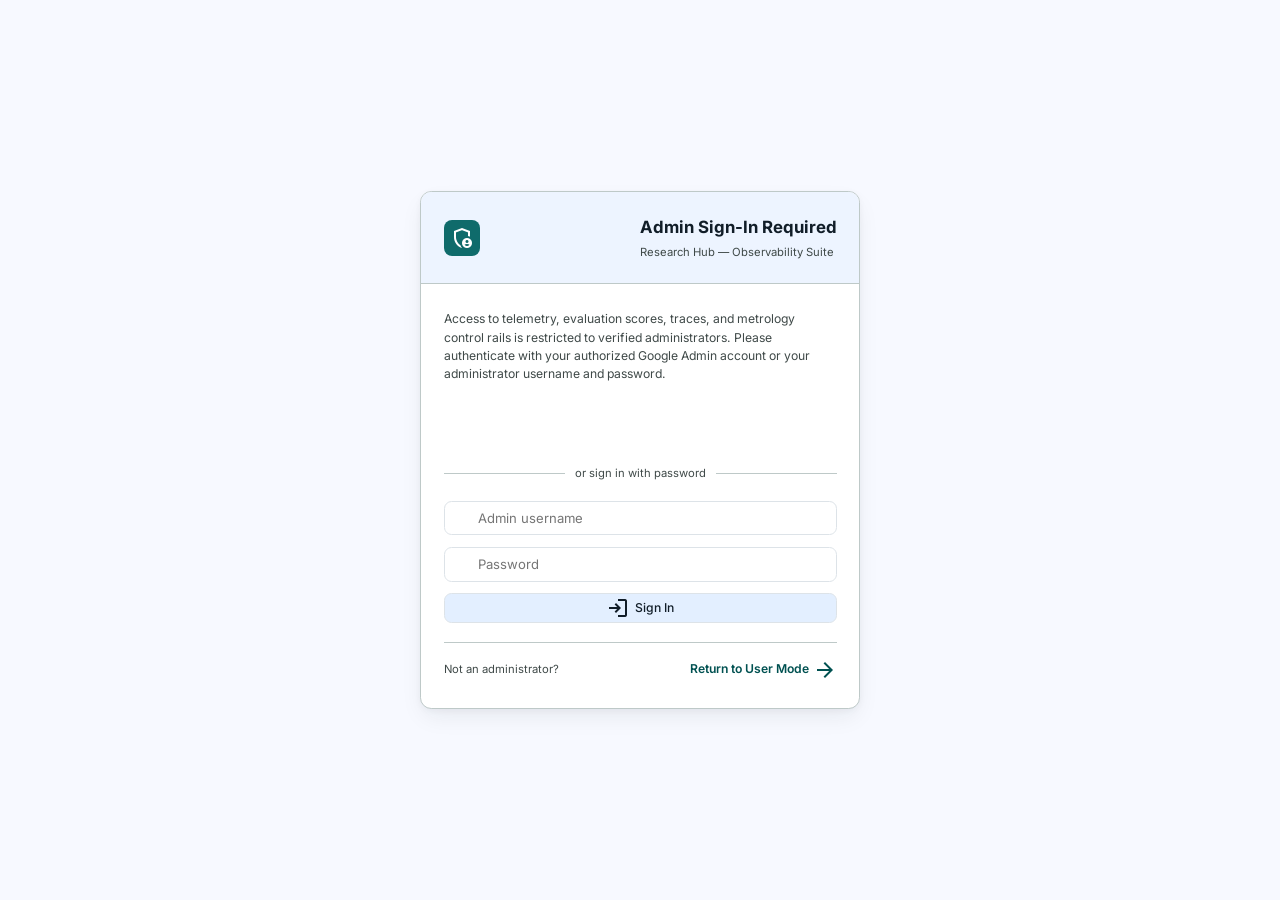
==== commit 99619533: "Merge login branch into main: user accounts and Google admin sign-in Brings in the login branch (ema" ====
--- a/ui/admin/index.html
+++ b/ui/admin/index.html
@@ -12,13 +12,63 @@
   <link href="https://fonts.googleapis.com/css2?family=Inter:wght@400;500;600;700&family=JetBrains+Mono:wght@400;500;600;700&family=Newsreader:ital,opsz,wght@0,6..72,400;0,6..72,500;1,6..72,400&display=swap" rel="stylesheet"/>
   <link href="https://fonts.googleapis.com/css2?family=Material+Symbols+Outlined:opsz,wght,FILL,GRAD@20..48,100..700,0..1,-50..200" rel="stylesheet"/>
 
+  <!-- Google Identity Services (GSI) Client -->
+  <script src="https://accounts.google.com/gsi/client" async defer></script>
+
   <!-- Shared Academic Editorial Intelligence Design System -->
   <link rel="stylesheet" href="../user/css/style.css"/>
   <link rel="stylesheet" href="css/admin-style.css"/>
 </head>
 <body>
 
-  <div class="admin-layout" id="app-root">
+  <!-- ======================================================================
+       ADMIN AUTHENTICATION GATE (Displayed when unauthenticated)
+       ====================================================================== -->
+  <div id="admin-auth-gate" style="display: flex; min-height: 100vh; width: 100%; align-items: center; justify-content: center; background-color: var(--surface, #f7f9ff); padding: 1.5rem;">
+    <div class="login-dialog" style="width: 100%; max-width: 440px; background-color: var(--surface-container-lowest, #ffffff); border-radius: var(--radius-lg, 12px); box-shadow: var(--shadow-lg, 0 10px 25px rgba(0,0,0,0.1)); border: 1px solid var(--outline-variant, #e0e0e0); overflow: hidden;">
+      <div class="login-modal-header" style="padding: 1.5rem; background-color: var(--surface-container-low, #edf4ff); border-bottom: 1px solid var(--outline-variant, #e0e0e0); display: flex; align-items: center; gap: 12px;">
+        <div class="brand-icon" style="background-color: var(--primary-container, #005151); color: #ffffff; width: 36px; height: 36px; border-radius: 8px; display: flex; align-items: center; justify-content: center;">
+          <span class="material-symbols-outlined text-[20px]">admin_panel_settings</span>
+        </div>
+        <div>
+          <h3 class="login-modal-title" style="margin: 0; font-size: 1.125rem; font-weight: 700; color: var(--on-surface, #111d28);">Admin Sign-In Required</h3>
+          <p class="login-modal-subtitle" style="margin: 0.25rem 0 0; font-size: 0.75rem; color: var(--on-surface-variant, #3f4948);">Research Hub — Observability Suite</p>
+        </div>
+      </div>
+      <div class="login-modal-body" style="padding: 1.75rem 1.5rem; display: flex; flex-direction: column; gap: 1.25rem;">
+        <div class="login-error-banner" id="admin-gate-error-banner" style="display: none;">
+          <span class="material-symbols-outlined text-[18px]">error</span>
+          <span id="admin-gate-error-text">Not authorised. Access is restricted to authorized administrator accounts.</span>
+        </div>
+        <p style="font-size: 0.8125rem; color: var(--on-surface-variant, #3f4948); line-height: 1.5; margin: 0;">
+          Access to telemetry, evaluation scores, traces, and metrology control rails is restricted to verified administrators. Please authenticate with your authorized Google Admin account or your administrator username and password.
+        </p>
+        <div id="googleAdminSignInBtnGate" style="min-height: 44px; display: flex; align-items: center; justify-content: center; width: 100%;"></div>
+        <div style="display: flex; align-items: center; gap: 10px; font-size: 0.75rem; color: var(--on-surface-variant, #3f4948);">
+          <span style="flex: 1; height: 1px; background: var(--outline-variant, #e0e0e0);"></span>
+          <span>or sign in with password</span>
+          <span style="flex: 1; height: 1px; background: var(--outline-variant, #e0e0e0);"></span>
+        </div>
+        <form id="adminPasswordLoginForm" style="display: flex; flex-direction: column; gap: 0.75rem;" autocomplete="on">
+          <input class="form-input" id="adminPasswordLoginUsername" type="text" placeholder="Admin username" required autocomplete="username" />
+          <input class="form-input" id="adminPasswordLoginPassword" type="password" placeholder="Password" required autocomplete="current-password" />
+          <button type="submit" class="btn-header-action" id="adminPasswordLoginButton" style="width: 100%; justify-content: center; padding: 0.6rem 1rem;">
+            <span class="material-symbols-outlined text-[16px]">login</span>
+            <span>Sign In</span>
+          </button>
+        </form>
+        <div style="border-top: 1px solid var(--outline-variant, #e0e0e0); padding-top: 1rem; display: flex; align-items: center; justify-content: space-between;">
+          <span style="font-size: 0.75rem; color: var(--on-surface-variant, #3f4948);">Not an administrator?</span>
+          <a href="../user/index.html?mode_switch=admin_to_user" style="font-size: 0.8125rem; color: var(--primary, #005151); font-weight: 600; text-decoration: none; display: inline-flex; align-items: center; gap: 4px;">
+            <span>Return to User Mode</span>
+            <span class="material-symbols-outlined text-[16px]">arrow_forward</span>
+          </a>
+        </div>
+      </div>
+    </div>
+  </div>
+
+  <div class="admin-layout" id="app-root" style="display: none;">
 
     <!-- Mobile Sidebar Backdrop Overlay -->
     <div class="sidebar-backdrop" id="sidebar-backdrop"></div>
@@ -120,6 +170,14 @@
           </div>
           <span class="admin-nav-chip">Logs</span>
         </a>
+
+        <a class="admin-nav-item" data-path="user-tracking" href="#user-tracking">
+          <div class="admin-nav-item-left">
+            <span class="material-symbols-outlined">group</span>
+            <span>User Tracking &amp; Activity</span>
+          </div>
+          <span class="admin-nav-chip">Users</span>
+        </a>
       </nav>
 
       <!-- Sidebar Footer with Status & Password-Protected Return to User Mode -->
@@ -132,7 +190,7 @@
           <span style="font-size: 0.625rem; font-family: var(--font-mono); color: var(--outline);" id="lastCheckTimeDisplay">Live</span>
         </div>
 
-        <button type="button" class="btn-sidebar-return-user" id="btn-sidebar-switch-user" title="Switch to Scholar Workspace (Password Required)">
+        <button type="button" class="btn-sidebar-return-user" id="btn-sidebar-switch-user" title="Switch to Scholar Workspace (User Mode)">
           <span class="material-symbols-outlined text-[16px]">arrow_back</span>
           <span>Switch to User Mode</span>
         </button>
@@ -253,7 +311,7 @@
               <div class="profile-dropdown-actions">
                 <button class="profile-action-item" id="btn-switch-to-user-dropdown" type="button">
                   <span class="material-symbols-outlined text-[16px]">logout</span>
-                  <span>Switch to User Mode (Verify Password)</span>
+                  <span>Switch to User Mode</span>
                 </button>
                 <button class="profile-action-item" id="headerLogoutBtn" type="button">
                   <span class="material-symbols-outlined text-[16px]">lock</span>
@@ -471,6 +529,11 @@
               <span class="process-stat-label">Provider Fallbacks</span>
               <div class="summary-stat-num" id="metricFallbacks">0</div>
               <span class="summary-stat-sub">Fallback routing events</span>
+            </div>
+            <div class="summary-stat-card">
+              <span class="process-stat-label">Search Tool Calls</span>
+              <div class="summary-stat-num" id="metricSearchCalls" style="color: var(--primary);">0</div>
+              <span class="summary-stat-sub">Tavily scientific queries</span>
             </div>
             <div class="summary-stat-card">
               <span class="process-stat-label">Tokens Consumed</span>
@@ -718,13 +781,13 @@
           <div class="admin-table-container">
             <div class="admin-table-header">
               <div style="display: flex; align-items: center; justify-content: space-between; flex-wrap: wrap; gap: 8px;">
-                <span class="admin-card-title">Human Evaluation Reviews</span>
+                <span class="admin-card-title">Human &amp; User Reviews</span>
                 <button class="btn-header-action" onclick="AdminController.openHumanReviewModal()" type="button" style="padding: 0.5rem 1rem; width: auto;">
                   <span class="material-symbols-outlined text-[16px]">add</span>
                   <span>Add Human Review</span>
                 </button>
               </div>
-              <span class="admin-card-subtitle">Human reviewer calibration separate from automated LLM-as-a-judge scores</span>
+              <span class="admin-card-subtitle">Reviews from users and human evaluators, kept separate from automated LLM-as-a-judge scores</span>
             </div>
             <div class="admin-table-scroll">
               <table class="admin-table">
@@ -758,68 +821,34 @@
               <span class="sidebar-admin-tag">Guardrails &amp; Adversarial Benchmarking</span>
               <h1 class="dashboard-banner-title">Safety &amp; Red-Teaming</h1>
               <p class="dashboard-banner-desc">
-                Real guardrail blocks from user traffic, kept separate from PyRIT red-team test runs. Events caused by red-team runs are tagged and hidden from production incidents by default.
+                Real-time guardrail block telemetry strictly segregated from offline PyRIT red-team attack campaign evaluations.
               </p>
             </div>
-            <div class="safety-toolbar">
-              <button type="button" class="btn-header-action" id="safetyRefreshButton" title="Reload safety events and red-team results">
-                <span class="material-symbols-outlined text-[16px]">sync</span>
-                Refresh
-              </button>
-            </div>
-          </div>
-
-          <!-- PyRIT Benchmark Suite -->
+          </div>
+
+          <!-- PyRIT Benchmark Suite (4 Tiles) -->
           <div class="admin-card">
             <div class="admin-card-header">
               <div class="admin-card-title-group">
                 <span class="material-symbols-outlined text-[20px]" style="color: var(--primary);">shield</span>
                 <div>
-                  <h3 class="admin-card-title">Live PyRIT Platform Integration Test</h3>
-                  <p class="admin-card-subtitle">Runs fixed direct-injection cases through the real API and indirect XPIA cases through LangGraph agents.</p>
-                </div>
-              </div>
-              <span class="admin-nav-chip">Fixed case set</span>
-            </div>
-
-            <div class="admin-card-subtitle" id="safetyRedteamRunMeta">Loading latest benchmark...</div>
-            <p class="admin-card-subtitle" id="safetyRedteamScopeNote" style="color: var(--error); margin-top: 6px;">
-              Live run: tests this platform only with up to 11 fixed cases. It invokes the configured LLM and may consume provider quota; if a direct attack bypasses input checks, the normal research pipeline (including configured search) may run. Defenses stay enabled.
-            </p>
-            <div class="safety-toolbar" style="margin: 8px 0;">
-              <select id="safetyRedteamScope" class="safety-select" aria-label="Red-team case set">
-                <option value="all">All cases (6 indirect + 5 direct)</option>
-                <option value="direct">Direct jailbreaks only (5, fast)</option>
-              </select>
-              <button type="button" id="safetyRunRedteamButton" class="btn-header-action">
-                <span class="material-symbols-outlined text-[16px]">play_circle</span>
-                Run Live Platform Test
-              </button>
-              <button type="button" class="btn-header-action" data-safety-export="redteam" data-format="json" title="Download the latest red-team results as JSON">
-                <span class="material-symbols-outlined text-[16px]">download</span>
-                Results JSON
-              </button>
-              <button type="button" class="btn-header-action" data-safety-export="redteam" data-format="csv" title="Download the latest red-team results as CSV">
-                <span class="material-symbols-outlined text-[16px]">download</span>
-                Results CSV
-              </button>
-              <span class="admin-card-subtitle" id="safetyRedteamRunStatus"></span>
+                  <h3 class="admin-card-title">Offline PyRIT Red-Team Benchmark Suite</h3>
+                  <p class="admin-card-subtitle">Multi-turn jailbreak and indirect prompt injection defense verification</p>
+                </div>
+              </div>
+              <span class="admin-nav-chip">pyrit-run-001</span>
             </div>
 
             <div class="summary-tiles-grid">
               <div class="metric-tile">
                 <span class="metric-tile-label">Defense Rate</span>
-                <span class="metric-tile-number accent" id="safetyDefenseRate">&mdash;</span>
+                <span class="metric-tile-number accent" id="safetyDefenseRate">â€”</span>
               </div>
               <div class="metric-tile">
                 <span class="metric-tile-label">Attacks Defended</span>
                 <span class="metric-tile-number" id="safetyTotalAttacks">0 / 0</span>
               </div>
               <div class="metric-tile">
-                <span class="metric-tile-label">Reached User</span>
-                <span class="metric-tile-number" id="safetyRedteamBreached">0</span>
-              </div>
-              <div class="metric-tile">
                 <span class="metric-tile-label">Indirect Attacks (XPIA)</span>
                 <span class="metric-tile-number" id="safetyIndirectAttacks">0</span>
               </div>
@@ -827,101 +856,19 @@
                 <span class="metric-tile-label">Direct Jailbreaks</span>
                 <span class="metric-tile-number" id="safetyDirectAttacks">0</span>
               </div>
-              <div class="metric-tile">
-                <span class="metric-tile-label">Run Errors</span>
-                <span class="metric-tile-number" id="safetyRedteamErrors">0</span>
-              </div>
-            </div>
-            <div class="admin-table-scroll" style="margin-top:12px;">
-              <table class="admin-table">
-                <thead>
-                  <tr><th>Attack</th><th>Preview</th><th>Status</th><th>Evidence / Error</th></tr>
-                </thead>
-                <tbody id="safetyRedteamAttacksBody">
-                  <tr><td colspan="4">No persisted benchmark loaded.</td></tr>
-                </tbody>
-              </table>
-            </div>
-
-            <h4 class="admin-card-title" style="margin-top:16px; font-size: 0.9rem;">Previous Runs</h4>
-            <div class="admin-table-scroll" style="margin-top:6px;">
-              <table class="admin-table">
-                <thead>
-                  <tr><th>Recorded</th><th>Run ID</th><th>Case Set</th><th>Mode</th><th>Defended</th><th>Reached User</th><th>Errors</th><th>Defense Rate</th></tr>
-                </thead>
-                <tbody id="safetyRedteamHistoryBody">
-                  <tr><td colspan="8">No previous runs recorded.</td></tr>
-                </tbody>
-              </table>
-            </div>
-          </div>
-
-          <!-- Production Incidents -->
+            </div>
+          </div>
+
+          <!-- Production Incidents Table -->
           <div class="admin-table-container">
             <div class="admin-table-header">
               <span class="admin-card-title">Live Production Safety Incidents</span>
-              <span class="admin-card-subtitle">PII-Sanitized Excerpts (&lt;160 chars). Click a row for details.</span>
-            </div>
-
-            <div class="summary-tiles-grid" style="padding: 0 16px;">
-              <div class="metric-tile">
-                <span class="metric-tile-label">Total Incidents</span>
-                <span class="metric-tile-number" id="safetySummaryTotal">0</span>
-              </div>
-              <div class="metric-tile">
-                <span class="metric-tile-label">Last 24 Hours</span>
-                <span class="metric-tile-number" id="safetySummaryWindow">0</span>
-              </div>
-              <div class="metric-tile">
-                <span class="metric-tile-label">Blocked</span>
-                <span class="metric-tile-number" id="safetySummaryBlocked">0</span>
-              </div>
-              <div class="metric-tile">
-                <span class="metric-tile-label">Sanitized (XPIA)</span>
-                <span class="metric-tile-number" id="safetySummarySanitized">0</span>
-              </div>
-              <div class="metric-tile">
-                <span class="metric-tile-label">Latest Incident</span>
-                <span class="metric-tile-number" id="safetySummaryLatest" style="font-size: 0.85rem;">&mdash;</span>
-              </div>
-            </div>
-
-            <div class="safety-toolbar" style="padding: 8px 16px;">
-              <select id="safetyFilterSource" class="safety-select" aria-label="Event source">
-                <option value="production">Production traffic</option>
-                <option value="redteam">Red-team test traffic</option>
-                <option value="all">All sources</option>
-              </select>
-              <select id="safetyFilterCheckType" class="safety-select" aria-label="Check type">
-                <option value="">All check types</option>
-                <option value="input_rule">Input Rule</option>
-                <option value="input_llm">Input LLM Guard</option>
-                <option value="output_rule">Output Rule</option>
-                <option value="output_llm">Output LLM Guard</option>
-                <option value="search_xpia">Search Injection / XPIA</option>
-              </select>
-              <select id="safetyFilterOutcome" class="safety-select" aria-label="Outcome">
-                <option value="">All outcomes</option>
-                <option value="blocked">Blocked</option>
-                <option value="sanitized">Sanitized</option>
-                <option value="flagged">Flagged</option>
-              </select>
-              <button type="button" class="btn-header-action" data-safety-export="events" data-format="json" title="Download the events shown below as JSON">
-                <span class="material-symbols-outlined text-[16px]">download</span>
-                Events JSON
-              </button>
-              <button type="button" class="btn-header-action" data-safety-export="events" data-format="csv" title="Download the events shown below as CSV">
-                <span class="material-symbols-outlined text-[16px]">download</span>
-                Events CSV
-              </button>
-              <span class="admin-card-subtitle" id="safetyEventsCount"></span>
-            </div>
-
+              <span class="admin-card-subtitle">PII-Sanitized Excerpts (&lt;160 chars)</span>
+            </div>
             <div class="admin-table-scroll">
               <table class="admin-table">
                 <thead>
                   <tr>
-                    <th>Time</th>
                     <th>Event ID</th>
                     <th>Check Type</th>
                     <th>Reason</th>
@@ -1049,6 +996,30 @@
             <div class="admin-table-header">
               <span class="admin-card-title">Administrative Operations Journal</span>
               <span class="admin-nav-chip">APPEND-ONLY SECURE STREAM</span>
+            </div>
+            <!-- Audit Filters Toolbar -->
+            <div class="admin-card-header" style="flex-wrap: wrap; gap: 12px; padding: 10px 16px; border-bottom: 1px solid var(--border-color); background: var(--surface-container-low);">
+              <div style="flex: 1; min-width: 220px; position: relative; display: flex; align-items: center;">
+                <span class="material-symbols-outlined" style="position: absolute; left: 10px; font-size: 18px; color: var(--on-surface-variant);">search</span>
+                <input type="text" id="filterAuditActor" placeholder="Search by admin email, action..." style="width: 100%; padding: 6px 12px 6px 34px; font-size: 0.8125rem; font-family: inherit; background: var(--surface); border: 1px solid var(--border-color); border-radius: var(--radius-sm); color: var(--on-surface);" />
+              </div>
+              <div style="display: flex; align-items: center; gap: 8px; flex-wrap: wrap;">
+                <select id="filterAuditAction" style="padding: 6px 10px; font-size: 0.8125rem; background: var(--surface); border: 1px solid var(--border-color); border-radius: var(--radius-sm); color: var(--on-surface);">
+                  <option value="">Action: All</option>
+                  <option value="auth.login">auth.login</option>
+                  <option value="auth.logout">auth.logout</option>
+                  <option value="user.suspend">user.suspend</option>
+                  <option value="user.reactivate">user.reactivate</option>
+                  <option value="user.data_view">user.data_view</option>
+                  <option value="admin.manage">admin.manage</option>
+                  <option value="export.data">export.data</option>
+                  <option value="config.update">config.update</option>
+                </select>
+                <input type="date" id="filterAuditStartDate" title="From Date" style="padding: 5px 8px; font-size: 0.8125rem; background: var(--surface); border: 1px solid var(--border-color); border-radius: var(--radius-sm); color: var(--on-surface);" />
+                <span style="font-size: 0.75rem; color: var(--on-surface-variant);">to</span>
+                <input type="date" id="filterAuditEndDate" title="To Date" style="padding: 5px 8px; font-size: 0.8125rem; background: var(--surface); border: 1px solid var(--border-color); border-radius: var(--radius-sm); color: var(--on-surface);" />
+                <button type="button" id="btnResetAuditFilters" class="time-pill-btn" style="padding: 5px 10px; font-size: 0.75rem;">Reset</button>
+              </div>
             </div>
             <div class="admin-table-scroll">
               <table class="admin-table">
@@ -1111,6 +1082,250 @@
           </div>
         </section>
 
+        <!-- ==================== TAB 8: USER TRACKING & ACTIVITY ==================== -->
+        <section id="panel-user-tracking" class="admin-view-panel hidden">
+          <!-- Banner & Action -->
+          <div class="dashboard-banner">
+            <div>
+              <span class="sidebar-admin-tag">User Intelligence &amp; Data Isolation</span>
+              <h1 class="dashboard-banner-title">User Tracking &amp; Activity Ledger</h1>
+              <p class="dashboard-banner-desc">
+                Unified administrative view of all registered platform users, isolated chat dossiers, per-user message telemetry, and immutable security audit events.
+              </p>
+            </div>
+            <div class="dashboard-banner-actions">
+              <button class="btn-header-action" id="btnRefreshUserTracking" type="button">
+                <span class="material-symbols-outlined text-[16px]">sync</span>
+                <span>Refresh Tracking Data</span>
+              </button>
+            </div>
+          </div>
+
+          <!-- Summary Metric Cards (6 Tiles) -->
+          <div class="summary-tiles-grid" style="grid-template-columns: repeat(auto-fit, minmax(170px, 1fr)); margin-bottom: 1.5rem;">
+            <div class="summary-stat-card">
+              <span class="process-stat-label">Total Users</span>
+              <div class="summary-stat-num" id="statTotalUsers">—</div>
+              <span class="summary-stat-sub" id="statActiveRatio">— active</span>
+            </div>
+            <div class="summary-stat-card">
+              <span class="process-stat-label">New Signups</span>
+              <div class="summary-stat-num" id="statSignupsToday" style="color: var(--primary);">—</div>
+              <span class="summary-stat-sub" id="statSignups7d">— in 7d</span>
+            </div>
+            <div class="summary-stat-card">
+              <span class="process-stat-label">Total Conversations</span>
+              <div class="summary-stat-num" id="statTotalConversations">—</div>
+              <span class="summary-stat-sub" style="color: var(--primary);">Per-user isolated</span>
+            </div>
+            <div class="summary-stat-card">
+              <span class="process-stat-label">Total Messages</span>
+              <div class="summary-stat-num" id="statTotalMessages">—</div>
+              <span class="summary-stat-sub">Monographs &amp; prompts</span>
+            </div>
+            <div class="summary-stat-card">
+              <span class="process-stat-label">Google vs Email</span>
+              <div class="summary-stat-num" id="statProviderBreakdown" style="font-size: 1.25rem;">—</div>
+              <span class="summary-stat-sub">Verified identity</span>
+            </div>
+            <div class="summary-stat-card">
+              <span class="process-stat-label">Account Status</span>
+              <div class="summary-stat-num" id="statStatusBreakdown" style="font-size: 1.25rem;">
+                <span style="color: #0d8a4e;" id="statActiveUsersCount">—</span>
+                <span style="font-size: 0.875rem; color: var(--on-surface-variant);">/</span>
+                <span style="color: #ba1a1a;" id="statSuspendedUsersCount">—</span>
+              </div>
+              <span class="summary-stat-sub">Active / Suspended</span>
+            </div>
+          </div>
+
+          <!-- Main Sub-tabs: Users Directory vs Global Activity Stream -->
+          <div style="display: flex; gap: 8px; margin-bottom: 1rem; border-bottom: 1px solid var(--border-color); padding-bottom: 8px;">
+            <button id="subtabUsersList" class="time-pill-btn active" style="padding: 6px 14px; font-weight: 600;" type="button">
+              <span class="material-symbols-outlined text-[16px]" style="vertical-align: middle; margin-right: 4px;">badge</span>
+              Users Directory (<span id="userCountBadge">0</span>)
+            </button>
+            <button id="subtabActivityLogs" class="time-pill-btn" style="padding: 6px 14px; font-weight: 600;" type="button">
+              <span class="material-symbols-outlined text-[16px]" style="vertical-align: middle; margin-right: 4px;">manage_history</span>
+              Global Activity Feed
+            </button>
+          </div>
+
+          <!-- Pane 1: Users Directory -->
+          <div id="paneUsersList" class="admin-card" style="margin-bottom: 1.5rem;">
+            <!-- Filters & Search Toolbar -->
+            <div class="admin-card-header" style="flex-wrap: wrap; gap: 12px;">
+              <div style="flex: 1; min-width: 240px; position: relative; display: flex; align-items: center;">
+                <span class="material-symbols-outlined" style="position: absolute; left: 10px; font-size: 18px; color: var(--on-surface-variant);">search</span>
+                <input type="text" id="filterUserSearch" placeholder="Search by name, email, or user ID..." style="width: 100%; padding: 7px 12px 7px 34px; font-size: 0.8125rem; font-family: inherit; background: var(--surface-container-low); border: 1px solid var(--border-color); border-radius: var(--radius-sm); color: var(--on-surface);" />
+              </div>
+              <div style="display: flex; align-items: center; gap: 8px;">
+                <select id="filterUserStatus" style="padding: 6px 10px; font-size: 0.8125rem; background: var(--surface-container-low); border: 1px solid var(--border-color); border-radius: var(--radius-sm); color: var(--on-surface);">
+                  <option value="">Status: All</option>
+                  <option value="active">Active</option>
+                  <option value="suspended">Suspended</option>
+                </select>
+                <select id="filterUserProvider" style="padding: 6px 10px; font-size: 0.8125rem; background: var(--surface-container-low); border: 1px solid var(--border-color); border-radius: var(--radius-sm); color: var(--on-surface);">
+                  <option value="">Provider: All</option>
+                  <option value="email">Email</option>
+                  <option value="google">Google</option>
+                </select>
+              </div>
+            </div>
+
+            <!-- Users Table -->
+            <div class="admin-table-scroll">
+              <table class="admin-table">
+                <thead>
+                  <tr>
+                    <th>User</th>
+                    <th>Auth Provider</th>
+                    <th>Verified</th>
+                    <th>Status</th>
+                    <th>Signed Up</th>
+                    <th>Last Login</th>
+                    <th style="text-align: center;">Chats</th>
+                    <th style="text-align: center;">Messages</th>
+                    <th style="text-align: right;">Actions</th>
+                  </tr>
+                </thead>
+                <tbody id="userTableBody">
+                  <tr>
+                    <td colspan="9" style="text-align: center; padding: 2rem; color: var(--on-surface-variant);">
+                      Loading users directory...
+                    </td>
+                  </tr>
+                </tbody>
+              </table>
+            </div>
+
+            <!-- Pagination -->
+            <div style="display: flex; justify-content: space-between; align-items: center; padding: 10px 16px; border-top: 1px solid var(--border-color); font-size: 0.75rem; color: var(--on-surface-variant);">
+              <div id="userPaginationInfo">Showing 0 of 0 users</div>
+              <div style="display: flex; gap: 6px;">
+                <button id="btnUserPrevPage" class="time-pill-btn" style="padding: 4px 10px;" disabled type="button">Previous</button>
+                <button id="btnUserNextPage" class="time-pill-btn" style="padding: 4px 10px;" disabled type="button">Next</button>
+              </div>
+            </div>
+          </div>
+
+          <!-- Pane 2: Global Activity Feed -->
+          <div id="paneActivityLogs" class="admin-card" style="display: none; margin-bottom: 1.5rem;">
+            <div class="admin-card-header" style="flex-wrap: wrap; gap: 12px;">
+              <div style="display: flex; align-items: center; gap: 8px;">
+                <select id="filterActivityEvent" style="padding: 6px 10px; font-size: 0.8125rem; background: var(--surface-container-low); border: 1px solid var(--border-color); border-radius: var(--radius-sm); color: var(--on-surface);">
+                  <option value="">Event Type: All</option>
+                  <option value="login_success">login_success</option>
+                  <option value="login_failure">login_failure</option>
+                  <option value="signup">signup</option>
+                  <option value="email_verified">email_verified</option>
+                  <option value="google_login">google_login</option>
+                  <option value="conversation_created">conversation_created</option>
+                  <option value="conversation_deleted">conversation_deleted</option>
+                  <option value="messages_sent">messages_sent</option>
+                  <option value="password_reset_requested">password_reset_requested</option>
+                  <option value="password_reset_completed">password_reset_completed</option>
+                  <option value="account_status_changed">account_status_changed</option>
+                  <option value="logout">logout</option>
+                </select>
+              </div>
+              <button id="btnRefreshActivity" class="btn-header-action" type="button" style="padding: 5px 10px;">
+                <span class="material-symbols-outlined text-[15px]">refresh</span>
+                <span>Reload Feed</span>
+              </button>
+            </div>
+
+            <div class="admin-table-scroll">
+              <table class="admin-table">
+                <thead>
+                  <tr>
+                    <th>Time (IST)</th>
+                    <th>Event Type</th>
+                    <th>User ID / Email</th>
+                    <th>IP Address</th>
+                    <th>Metadata</th>
+                  </tr>
+                </thead>
+                <tbody id="activityTableBody">
+                  <tr>
+                    <td colspan="5" style="text-align: center; padding: 2rem; color: var(--on-surface-variant);">
+                      Loading global activity feed...
+                    </td>
+                  </tr>
+                </tbody>
+              </table>
+            </div>
+          </div>
+        </section>
+
+      </div>
+    </div>
+  </div>
+
+  <!-- ==================== USER DETAIL MODAL (Read-Only Dossiers & Timeline) ==================== -->
+  <div class="modal-backdrop" id="userDetailModalBackdrop">
+    <div class="modal-dialog" style="max-width: 860px; max-height: 88vh; display: flex; flex-direction: column;">
+      <div class="login-modal-header" style="border-bottom: 1px solid var(--border-color);">
+        <div class="login-brand-group">
+          <div class="brand-icon" style="background-color: var(--primary-container); color: #fff;" id="modalUserInitial">
+            U
+          </div>
+          <div>
+            <h3 class="login-modal-title" id="modalUserName">—</h3>
+            <p class="login-modal-subtitle" id="modalUserEmail" style="font-family: var(--font-mono); font-size: 0.75rem;">—</p>
+          </div>
+        </div>
+        <button class="icon-btn" id="btnCloseUserDetailModal" type="button" title="Close">
+          <span class="material-symbols-outlined text-[18px]">close</span>
+        </button>
+      </div>
+
+      <div class="login-modal-body" style="overflow-y: auto; padding: 1.25rem; display: flex; flex-direction: column; gap: 1rem;">
+        <!-- Overview Chips -->
+        <div style="display: grid; grid-template-columns: repeat(auto-fit, minmax(160px, 1fr)); gap: 8px;">
+          <div style="padding: 8px 12px; background: var(--surface-container-low); border-radius: var(--radius-sm); border: 1px solid var(--border-color);">
+            <div style="font-size: 0.6875rem; text-transform: uppercase; color: var(--on-surface-variant); font-weight: 600;">User ID</div>
+            <div id="modalUserId" style="font-family: var(--font-mono); font-size: 0.75rem; color: var(--on-surface); margin-top: 3px; word-break: break-all;">—</div>
+          </div>
+          <div style="padding: 8px 12px; background: var(--surface-container-low); border-radius: var(--radius-sm); border: 1px solid var(--border-color);">
+            <div style="font-size: 0.6875rem; text-transform: uppercase; color: var(--on-surface-variant); font-weight: 600;">Provider &amp; Verified</div>
+            <div id="modalUserProviderBadge" style="font-size: 0.75rem; margin-top: 3px;">—</div>
+          </div>
+          <div style="padding: 8px 12px; background: var(--surface-container-low); border-radius: var(--radius-sm); border: 1px solid var(--border-color);">
+            <div style="font-size: 0.6875rem; text-transform: uppercase; color: var(--on-surface-variant); font-weight: 600;">Account Status</div>
+            <div id="modalUserStatusBadge" style="font-size: 0.75rem; margin-top: 3px;">—</div>
+          </div>
+          <div style="padding: 8px 12px; background: var(--surface-container-low); border-radius: var(--radius-sm); border: 1px solid var(--border-color);">
+            <div style="font-size: 0.6875rem; text-transform: uppercase; color: var(--on-surface-variant); font-weight: 600;">Signed Up</div>
+            <div id="modalUserCreated" style="font-family: var(--font-mono); font-size: 0.75rem; color: var(--on-surface); margin-top: 3px;">—</div>
+          </div>
+        </div>
+
+        <!-- Conversations and Messages Section -->
+        <div>
+          <div style="display: flex; justify-content: space-between; align-items: center; border-bottom: 1px solid var(--border-color); padding-bottom: 6px; margin-bottom: 8px;">
+            <h4 style="font-size: 0.875rem; font-weight: 600; color: var(--on-surface); display: flex; align-items: center; gap: 6px;">
+              <span class="material-symbols-outlined text-[18px]" style="color: var(--primary);">forum</span>
+              Conversations &amp; Message History (<span id="modalUserConvCount">0</span>)
+            </h4>
+          </div>
+          <div id="modalUserConversationsContainer" style="display: flex; flex-direction: column; gap: 8px; max-height: 280px; overflow-y: auto;">
+            <div style="font-size: 0.75rem; color: var(--on-surface-variant); text-align: center; padding: 12px;">No conversations recorded.</div>
+          </div>
+        </div>
+
+        <!-- Activity Timeline -->
+        <div>
+          <div style="border-bottom: 1px solid var(--border-color); padding-bottom: 6px; margin-bottom: 8px;">
+            <h4 style="font-size: 0.875rem; font-weight: 600; color: var(--on-surface); display: flex; align-items: center; gap: 6px;">
+              <span class="material-symbols-outlined text-[18px]" style="color: var(--primary);">timeline</span>
+              Activity Timeline
+            </h4>
+          </div>
+          <div id="modalUserTimelineContainer" style="display: flex; flex-direction: column; gap: 6px; max-height: 200px; overflow-y: auto; font-family: var(--font-mono); font-size: 0.6875rem;">
+            <!-- Activity events populated here -->
+          </div>
+        </div>
       </div>
     </div>
   </div>
@@ -1176,13 +1391,13 @@
       <div class="login-modal-body">
         <!-- Clean Role Switcher Tabs (Matching Image 1) -->
         <div class="login-role-tabs">
-          <button class="login-role-tab active" id="switch-tab-user" type="button">
+          <button class="login-role-tab active" id="switch-tab-admin" type="button">
+            <span class="material-symbols-outlined text-[18px]">admin_panel_settings</span>
+            <span class="login-tab-name">Admin</span>
+          </button>
+          <button class="login-role-tab" id="switch-tab-user" type="button">
             <span class="material-symbols-outlined text-[18px]">person</span>
             <span class="login-tab-name">User</span>
-          </button>
-          <button class="login-role-tab" id="switch-tab-admin" type="button">
-            <span class="material-symbols-outlined text-[18px]">admin_panel_settings</span>
-            <span class="login-tab-name">Admin</span>
           </button>
         </div>
 
@@ -1192,13 +1407,21 @@
           <span id="switch-user-error-text">Verification failed: Invalid user password. Access denied.</span>
         </div>
 
-        <!-- Clean Standard Login Form -->
-        <form class="login-form" id="switchUserForm" onsubmit="return false;">
+        <!-- Google Admin Authentication Container (shown on Admin tab) -->
+        <div id="googleAdminAuthSection" style="display: flex; flex-direction: column; align-items: center; gap: 10px; margin: 14px 0;">
+          <div id="googleAdminSignInBtn" style="min-height: 44px; display: flex; align-items: center; justify-content: center;"></div>
+          <div style="font-size: 0.75rem; color: var(--on-surface-variant); text-align: center;">
+            Sign in with your authorized Google Admin account.
+          </div>
+        </div>
+
+        <!-- Clean Standard Login Form (for switching to User Mode) -->
+        <form class="login-form" id="switchUserForm" style="display: none;" onsubmit="return false;">
           <div class="form-group">
             <label class="form-label" for="switchUserEmailInput">Email or User ID</label>
             <div class="form-input-wrapper">
               <span class="material-symbols-outlined form-input-icon">mail</span>
-              <input class="form-input" id="switchUserEmailInput" type="text" value="user@platform.ai" placeholder="user@platform.ai or user" required autocomplete="username" />
+              <input class="form-input" id="switchUserEmailInput" type="text" value="" placeholder="name@example.com" required autocomplete="username" />
             </div>
           </div>
 
@@ -1206,7 +1429,7 @@
             <label class="form-label" for="switchUserPasswordInput">Password</label>
             <div class="form-input-wrapper">
               <span class="material-symbols-outlined form-input-icon">key</span>
-              <input class="form-input" id="switchUserPasswordInput" type="password" placeholder="Enter password (user123)" required autocomplete="current-password" />
+              <input class="form-input" id="switchUserPasswordInput" type="password" placeholder="Enter user password" required autocomplete="current-password" />
               <button type="button" class="btn-password-visibility" id="btn-toggle-switch-pass" title="Toggle password visibility">
                 <span class="material-symbols-outlined text-[18px]" id="switch-pass-toggle-icon">visibility</span>
               </button>
@@ -1219,12 +1442,19 @@
               <span id="btn-switch-user-text">Sign In as User</span>
             </button>
           </div>
+
+          <div style="border-top: 1px solid var(--outline-variant, #e0e0e0); margin-top: 14px; padding-top: 10px; text-align: center;">
+            <a href="../user/index.html?mode_switch=admin_to_user" style="font-size: 0.8125rem; color: var(--primary, #005151); text-decoration: none; font-weight: 500; display: inline-flex; align-items: center; gap: 4px;">
+              <span>Or sign in via User Portal</span>
+              <span class="material-symbols-outlined text-[16px]">open_in_new</span>
+            </a>
+          </div>
         </form>
 
-        <!-- Compact Demo Credentials Hint -->
-        <div class="login-credentials-hint">
+        <!-- Informational Note -->
+        <div class="login-credentials-hint" id="login-credentials-note" style="display: none;">
           <span class="material-symbols-outlined text-[15px]">info</span>
-          <span>Demo IDs: <strong>User:</strong> <code>user@platform.ai</code> (<code>user123</code>) &bull; <strong>Admin:</strong> <code>admin@platform.ai</code> (<code>admin123</code>)</span>
+          <span>Admin access requires an authorized Google account.</span>
         </div>
       </div>
     </div>
@@ -1234,6 +1464,7 @@
   <div id="adminToastContainer" class="admin-toast-container"></div>
 
   <!-- Application Script (Cache Busted) -->
-  <script src="js/admin-app.js?v=20261125.1" defer></script>
+  <script src="js/admin-app.js?v=20261104.2" defer></script>
 </body>
 </html>
+
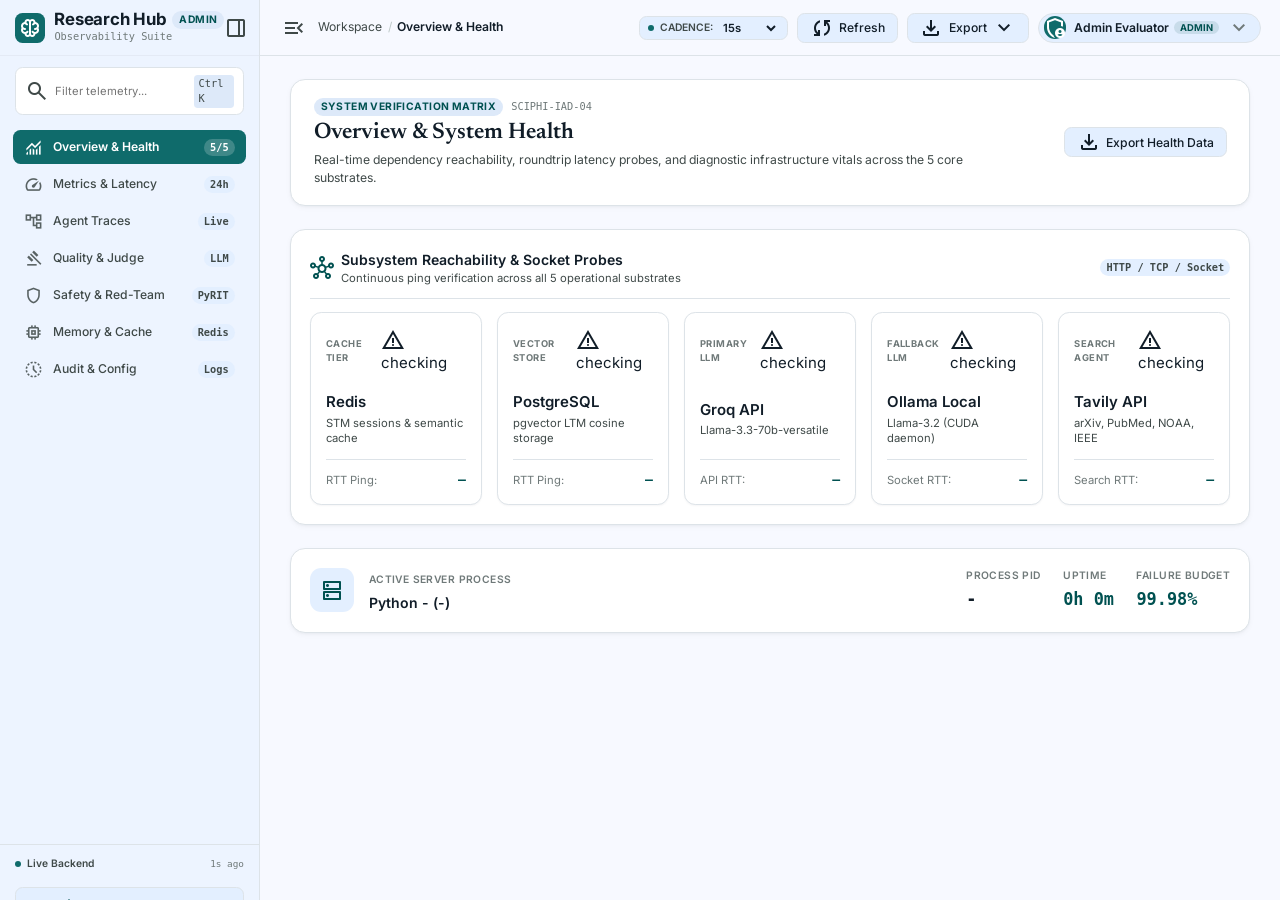
==== commit ce560eb0: "Merge pull request #24 from ananyaushetty97-alt/pyrit-fix Pyrit fix" ====
--- a/ui/admin/index.html
+++ b/ui/admin/index.html
@@ -12,63 +12,13 @@
   <link href="https://fonts.googleapis.com/css2?family=Inter:wght@400;500;600;700&family=JetBrains+Mono:wght@400;500;600;700&family=Newsreader:ital,opsz,wght@0,6..72,400;0,6..72,500;1,6..72,400&display=swap" rel="stylesheet"/>
   <link href="https://fonts.googleapis.com/css2?family=Material+Symbols+Outlined:opsz,wght,FILL,GRAD@20..48,100..700,0..1,-50..200" rel="stylesheet"/>
 
-  <!-- Google Identity Services (GSI) Client -->
-  <script src="https://accounts.google.com/gsi/client" async defer></script>
-
   <!-- Shared Academic Editorial Intelligence Design System -->
   <link rel="stylesheet" href="../user/css/style.css"/>
   <link rel="stylesheet" href="css/admin-style.css"/>
 </head>
 <body>
 
-  <!-- ======================================================================
-       ADMIN AUTHENTICATION GATE (Displayed when unauthenticated)
-       ====================================================================== -->
-  <div id="admin-auth-gate" style="display: flex; min-height: 100vh; width: 100%; align-items: center; justify-content: center; background-color: var(--surface, #f7f9ff); padding: 1.5rem;">
-    <div class="login-dialog" style="width: 100%; max-width: 440px; background-color: var(--surface-container-lowest, #ffffff); border-radius: var(--radius-lg, 12px); box-shadow: var(--shadow-lg, 0 10px 25px rgba(0,0,0,0.1)); border: 1px solid var(--outline-variant, #e0e0e0); overflow: hidden;">
-      <div class="login-modal-header" style="padding: 1.5rem; background-color: var(--surface-container-low, #edf4ff); border-bottom: 1px solid var(--outline-variant, #e0e0e0); display: flex; align-items: center; gap: 12px;">
-        <div class="brand-icon" style="background-color: var(--primary-container, #005151); color: #ffffff; width: 36px; height: 36px; border-radius: 8px; display: flex; align-items: center; justify-content: center;">
-          <span class="material-symbols-outlined text-[20px]">admin_panel_settings</span>
-        </div>
-        <div>
-          <h3 class="login-modal-title" style="margin: 0; font-size: 1.125rem; font-weight: 700; color: var(--on-surface, #111d28);">Admin Sign-In Required</h3>
-          <p class="login-modal-subtitle" style="margin: 0.25rem 0 0; font-size: 0.75rem; color: var(--on-surface-variant, #3f4948);">Research Hub — Observability Suite</p>
-        </div>
-      </div>
-      <div class="login-modal-body" style="padding: 1.75rem 1.5rem; display: flex; flex-direction: column; gap: 1.25rem;">
-        <div class="login-error-banner" id="admin-gate-error-banner" style="display: none;">
-          <span class="material-symbols-outlined text-[18px]">error</span>
-          <span id="admin-gate-error-text">Not authorised. Access is restricted to authorized administrator accounts.</span>
-        </div>
-        <p style="font-size: 0.8125rem; color: var(--on-surface-variant, #3f4948); line-height: 1.5; margin: 0;">
-          Access to telemetry, evaluation scores, traces, and metrology control rails is restricted to verified administrators. Please authenticate with your authorized Google Admin account or your administrator username and password.
-        </p>
-        <div id="googleAdminSignInBtnGate" style="min-height: 44px; display: flex; align-items: center; justify-content: center; width: 100%;"></div>
-        <div style="display: flex; align-items: center; gap: 10px; font-size: 0.75rem; color: var(--on-surface-variant, #3f4948);">
-          <span style="flex: 1; height: 1px; background: var(--outline-variant, #e0e0e0);"></span>
-          <span>or sign in with password</span>
-          <span style="flex: 1; height: 1px; background: var(--outline-variant, #e0e0e0);"></span>
-        </div>
-        <form id="adminPasswordLoginForm" style="display: flex; flex-direction: column; gap: 0.75rem;" autocomplete="on">
-          <input class="form-input" id="adminPasswordLoginUsername" type="text" placeholder="Admin username" required autocomplete="username" />
-          <input class="form-input" id="adminPasswordLoginPassword" type="password" placeholder="Password" required autocomplete="current-password" />
-          <button type="submit" class="btn-header-action" id="adminPasswordLoginButton" style="width: 100%; justify-content: center; padding: 0.6rem 1rem;">
-            <span class="material-symbols-outlined text-[16px]">login</span>
-            <span>Sign In</span>
-          </button>
-        </form>
-        <div style="border-top: 1px solid var(--outline-variant, #e0e0e0); padding-top: 1rem; display: flex; align-items: center; justify-content: space-between;">
-          <span style="font-size: 0.75rem; color: var(--on-surface-variant, #3f4948);">Not an administrator?</span>
-          <a href="../user/index.html?mode_switch=admin_to_user" style="font-size: 0.8125rem; color: var(--primary, #005151); font-weight: 600; text-decoration: none; display: inline-flex; align-items: center; gap: 4px;">
-            <span>Return to User Mode</span>
-            <span class="material-symbols-outlined text-[16px]">arrow_forward</span>
-          </a>
-        </div>
-      </div>
-    </div>
-  </div>
-
-  <div class="admin-layout" id="app-root" style="display: none;">
+  <div class="admin-layout" id="app-root">
 
     <!-- Mobile Sidebar Backdrop Overlay -->
     <div class="sidebar-backdrop" id="sidebar-backdrop"></div>
@@ -170,14 +120,6 @@
           </div>
           <span class="admin-nav-chip">Logs</span>
         </a>
-
-        <a class="admin-nav-item" data-path="user-tracking" href="#user-tracking">
-          <div class="admin-nav-item-left">
-            <span class="material-symbols-outlined">group</span>
-            <span>User Tracking &amp; Activity</span>
-          </div>
-          <span class="admin-nav-chip">Users</span>
-        </a>
       </nav>
 
       <!-- Sidebar Footer with Status & Password-Protected Return to User Mode -->
@@ -190,7 +132,7 @@
           <span style="font-size: 0.625rem; font-family: var(--font-mono); color: var(--outline);" id="lastCheckTimeDisplay">Live</span>
         </div>
 
-        <button type="button" class="btn-sidebar-return-user" id="btn-sidebar-switch-user" title="Switch to Scholar Workspace (User Mode)">
+        <button type="button" class="btn-sidebar-return-user" id="btn-sidebar-switch-user" title="Switch to Scholar Workspace (Password Required)">
           <span class="material-symbols-outlined text-[16px]">arrow_back</span>
           <span>Switch to User Mode</span>
         </button>
@@ -311,7 +253,7 @@
               <div class="profile-dropdown-actions">
                 <button class="profile-action-item" id="btn-switch-to-user-dropdown" type="button">
                   <span class="material-symbols-outlined text-[16px]">logout</span>
-                  <span>Switch to User Mode</span>
+                  <span>Switch to User Mode (Verify Password)</span>
                 </button>
                 <button class="profile-action-item" id="headerLogoutBtn" type="button">
                   <span class="material-symbols-outlined text-[16px]">lock</span>
@@ -529,11 +471,6 @@
               <span class="process-stat-label">Provider Fallbacks</span>
               <div class="summary-stat-num" id="metricFallbacks">0</div>
               <span class="summary-stat-sub">Fallback routing events</span>
-            </div>
-            <div class="summary-stat-card">
-              <span class="process-stat-label">Search Tool Calls</span>
-              <div class="summary-stat-num" id="metricSearchCalls" style="color: var(--primary);">0</div>
-              <span class="summary-stat-sub">Tavily scientific queries</span>
             </div>
             <div class="summary-stat-card">
               <span class="process-stat-label">Tokens Consumed</span>
@@ -781,13 +718,13 @@
           <div class="admin-table-container">
             <div class="admin-table-header">
               <div style="display: flex; align-items: center; justify-content: space-between; flex-wrap: wrap; gap: 8px;">
-                <span class="admin-card-title">Human &amp; User Reviews</span>
+                <span class="admin-card-title">Human Evaluation Reviews</span>
                 <button class="btn-header-action" onclick="AdminController.openHumanReviewModal()" type="button" style="padding: 0.5rem 1rem; width: auto;">
                   <span class="material-symbols-outlined text-[16px]">add</span>
                   <span>Add Human Review</span>
                 </button>
               </div>
-              <span class="admin-card-subtitle">Reviews from users and human evaluators, kept separate from automated LLM-as-a-judge scores</span>
+              <span class="admin-card-subtitle">Human reviewer calibration separate from automated LLM-as-a-judge scores</span>
             </div>
             <div class="admin-table-scroll">
               <table class="admin-table">
@@ -821,34 +758,68 @@
               <span class="sidebar-admin-tag">Guardrails &amp; Adversarial Benchmarking</span>
               <h1 class="dashboard-banner-title">Safety &amp; Red-Teaming</h1>
               <p class="dashboard-banner-desc">
-                Real-time guardrail block telemetry strictly segregated from offline PyRIT red-team attack campaign evaluations.
+                Real guardrail blocks from user traffic, kept separate from PyRIT red-team test runs. Events caused by red-team runs are tagged and hidden from production incidents by default.
               </p>
             </div>
-          </div>
-
-          <!-- PyRIT Benchmark Suite (4 Tiles) -->
+            <div class="safety-toolbar">
+              <button type="button" class="btn-header-action" id="safetyRefreshButton" title="Reload safety events and red-team results">
+                <span class="material-symbols-outlined text-[16px]">sync</span>
+                Refresh
+              </button>
+            </div>
+          </div>
+
+          <!-- PyRIT Benchmark Suite -->
           <div class="admin-card">
             <div class="admin-card-header">
               <div class="admin-card-title-group">
                 <span class="material-symbols-outlined text-[20px]" style="color: var(--primary);">shield</span>
                 <div>
-                  <h3 class="admin-card-title">Offline PyRIT Red-Team Benchmark Suite</h3>
-                  <p class="admin-card-subtitle">Multi-turn jailbreak and indirect prompt injection defense verification</p>
-                </div>
-              </div>
-              <span class="admin-nav-chip">pyrit-run-001</span>
+                  <h3 class="admin-card-title">Live PyRIT Platform Integration Test</h3>
+                  <p class="admin-card-subtitle">Runs fixed direct-injection cases through the real API and indirect XPIA cases through LangGraph agents.</p>
+                </div>
+              </div>
+              <span class="admin-nav-chip">Fixed case set</span>
+            </div>
+
+            <div class="admin-card-subtitle" id="safetyRedteamRunMeta">Loading latest benchmark...</div>
+            <p class="admin-card-subtitle" id="safetyRedteamScopeNote" style="color: var(--error); margin-top: 6px;">
+              Live run: tests this platform only with up to 11 fixed cases. It invokes the configured LLM and may consume provider quota; if a direct attack bypasses input checks, the normal research pipeline (including configured search) may run. Defenses stay enabled.
+            </p>
+            <div class="safety-toolbar" style="margin: 8px 0;">
+              <select id="safetyRedteamScope" class="safety-select" aria-label="Red-team case set">
+                <option value="all">All cases (6 indirect + 5 direct)</option>
+                <option value="direct">Direct jailbreaks only (5, fast)</option>
+              </select>
+              <button type="button" id="safetyRunRedteamButton" class="btn-header-action">
+                <span class="material-symbols-outlined text-[16px]">play_circle</span>
+                Run Live Platform Test
+              </button>
+              <button type="button" class="btn-header-action" data-safety-export="redteam" data-format="json" title="Download the latest red-team results as JSON">
+                <span class="material-symbols-outlined text-[16px]">download</span>
+                Results JSON
+              </button>
+              <button type="button" class="btn-header-action" data-safety-export="redteam" data-format="csv" title="Download the latest red-team results as CSV">
+                <span class="material-symbols-outlined text-[16px]">download</span>
+                Results CSV
+              </button>
+              <span class="admin-card-subtitle" id="safetyRedteamRunStatus"></span>
             </div>
 
             <div class="summary-tiles-grid">
               <div class="metric-tile">
                 <span class="metric-tile-label">Defense Rate</span>
-                <span class="metric-tile-number accent" id="safetyDefenseRate">â€”</span>
+                <span class="metric-tile-number accent" id="safetyDefenseRate">&mdash;</span>
               </div>
               <div class="metric-tile">
                 <span class="metric-tile-label">Attacks Defended</span>
                 <span class="metric-tile-number" id="safetyTotalAttacks">0 / 0</span>
               </div>
               <div class="metric-tile">
+                <span class="metric-tile-label">Reached User</span>
+                <span class="metric-tile-number" id="safetyRedteamBreached">0</span>
+              </div>
+              <div class="metric-tile">
                 <span class="metric-tile-label">Indirect Attacks (XPIA)</span>
                 <span class="metric-tile-number" id="safetyIndirectAttacks">0</span>
               </div>
@@ -856,19 +827,101 @@
                 <span class="metric-tile-label">Direct Jailbreaks</span>
                 <span class="metric-tile-number" id="safetyDirectAttacks">0</span>
               </div>
-            </div>
-          </div>
-
-          <!-- Production Incidents Table -->
+              <div class="metric-tile">
+                <span class="metric-tile-label">Run Errors</span>
+                <span class="metric-tile-number" id="safetyRedteamErrors">0</span>
+              </div>
+            </div>
+            <div class="admin-table-scroll" style="margin-top:12px;">
+              <table class="admin-table">
+                <thead>
+                  <tr><th>Attack</th><th>Preview</th><th>Status</th><th>Evidence / Error</th></tr>
+                </thead>
+                <tbody id="safetyRedteamAttacksBody">
+                  <tr><td colspan="4">No persisted benchmark loaded.</td></tr>
+                </tbody>
+              </table>
+            </div>
+
+            <h4 class="admin-card-title" style="margin-top:16px; font-size: 0.9rem;">Previous Runs</h4>
+            <div class="admin-table-scroll" style="margin-top:6px;">
+              <table class="admin-table">
+                <thead>
+                  <tr><th>Recorded</th><th>Run ID</th><th>Case Set</th><th>Mode</th><th>Defended</th><th>Reached User</th><th>Errors</th><th>Defense Rate</th></tr>
+                </thead>
+                <tbody id="safetyRedteamHistoryBody">
+                  <tr><td colspan="8">No previous runs recorded.</td></tr>
+                </tbody>
+              </table>
+            </div>
+          </div>
+
+          <!-- Production Incidents -->
           <div class="admin-table-container">
             <div class="admin-table-header">
               <span class="admin-card-title">Live Production Safety Incidents</span>
-              <span class="admin-card-subtitle">PII-Sanitized Excerpts (&lt;160 chars)</span>
-            </div>
+              <span class="admin-card-subtitle">PII-Sanitized Excerpts (&lt;160 chars). Click a row for details.</span>
+            </div>
+
+            <div class="summary-tiles-grid" style="padding: 0 16px;">
+              <div class="metric-tile">
+                <span class="metric-tile-label">Total Incidents</span>
+                <span class="metric-tile-number" id="safetySummaryTotal">0</span>
+              </div>
+              <div class="metric-tile">
+                <span class="metric-tile-label">Last 24 Hours</span>
+                <span class="metric-tile-number" id="safetySummaryWindow">0</span>
+              </div>
+              <div class="metric-tile">
+                <span class="metric-tile-label">Blocked</span>
+                <span class="metric-tile-number" id="safetySummaryBlocked">0</span>
+              </div>
+              <div class="metric-tile">
+                <span class="metric-tile-label">Sanitized (XPIA)</span>
+                <span class="metric-tile-number" id="safetySummarySanitized">0</span>
+              </div>
+              <div class="metric-tile">
+                <span class="metric-tile-label">Latest Incident</span>
+                <span class="metric-tile-number" id="safetySummaryLatest" style="font-size: 0.85rem;">&mdash;</span>
+              </div>
+            </div>
+
+            <div class="safety-toolbar" style="padding: 8px 16px;">
+              <select id="safetyFilterSource" class="safety-select" aria-label="Event source">
+                <option value="production">Production traffic</option>
+                <option value="redteam">Red-team test traffic</option>
+                <option value="all">All sources</option>
+              </select>
+              <select id="safetyFilterCheckType" class="safety-select" aria-label="Check type">
+                <option value="">All check types</option>
+                <option value="input_rule">Input Rule</option>
+                <option value="input_llm">Input LLM Guard</option>
+                <option value="output_rule">Output Rule</option>
+                <option value="output_llm">Output LLM Guard</option>
+                <option value="search_xpia">Search Injection / XPIA</option>
+              </select>
+              <select id="safetyFilterOutcome" class="safety-select" aria-label="Outcome">
+                <option value="">All outcomes</option>
+                <option value="blocked">Blocked</option>
+                <option value="sanitized">Sanitized</option>
+                <option value="flagged">Flagged</option>
+              </select>
+              <button type="button" class="btn-header-action" data-safety-export="events" data-format="json" title="Download the events shown below as JSON">
+                <span class="material-symbols-outlined text-[16px]">download</span>
+                Events JSON
+              </button>
+              <button type="button" class="btn-header-action" data-safety-export="events" data-format="csv" title="Download the events shown below as CSV">
+                <span class="material-symbols-outlined text-[16px]">download</span>
+                Events CSV
+              </button>
+              <span class="admin-card-subtitle" id="safetyEventsCount"></span>
+            </div>
+
             <div class="admin-table-scroll">
               <table class="admin-table">
                 <thead>
                   <tr>
+                    <th>Time</th>
                     <th>Event ID</th>
                     <th>Check Type</th>
                     <th>Reason</th>
@@ -996,30 +1049,6 @@
             <div class="admin-table-header">
               <span class="admin-card-title">Administrative Operations Journal</span>
               <span class="admin-nav-chip">APPEND-ONLY SECURE STREAM</span>
-            </div>
-            <!-- Audit Filters Toolbar -->
-            <div class="admin-card-header" style="flex-wrap: wrap; gap: 12px; padding: 10px 16px; border-bottom: 1px solid var(--border-color); background: var(--surface-container-low);">
-              <div style="flex: 1; min-width: 220px; position: relative; display: flex; align-items: center;">
-                <span class="material-symbols-outlined" style="position: absolute; left: 10px; font-size: 18px; color: var(--on-surface-variant);">search</span>
-                <input type="text" id="filterAuditActor" placeholder="Search by admin email, action..." style="width: 100%; padding: 6px 12px 6px 34px; font-size: 0.8125rem; font-family: inherit; background: var(--surface); border: 1px solid var(--border-color); border-radius: var(--radius-sm); color: var(--on-surface);" />
-              </div>
-              <div style="display: flex; align-items: center; gap: 8px; flex-wrap: wrap;">
-                <select id="filterAuditAction" style="padding: 6px 10px; font-size: 0.8125rem; background: var(--surface); border: 1px solid var(--border-color); border-radius: var(--radius-sm); color: var(--on-surface);">
-                  <option value="">Action: All</option>
-                  <option value="auth.login">auth.login</option>
-                  <option value="auth.logout">auth.logout</option>
-                  <option value="user.suspend">user.suspend</option>
-                  <option value="user.reactivate">user.reactivate</option>
-                  <option value="user.data_view">user.data_view</option>
-                  <option value="admin.manage">admin.manage</option>
-                  <option value="export.data">export.data</option>
-                  <option value="config.update">config.update</option>
-                </select>
-                <input type="date" id="filterAuditStartDate" title="From Date" style="padding: 5px 8px; font-size: 0.8125rem; background: var(--surface); border: 1px solid var(--border-color); border-radius: var(--radius-sm); color: var(--on-surface);" />
-                <span style="font-size: 0.75rem; color: var(--on-surface-variant);">to</span>
-                <input type="date" id="filterAuditEndDate" title="To Date" style="padding: 5px 8px; font-size: 0.8125rem; background: var(--surface); border: 1px solid var(--border-color); border-radius: var(--radius-sm); color: var(--on-surface);" />
-                <button type="button" id="btnResetAuditFilters" class="time-pill-btn" style="padding: 5px 10px; font-size: 0.75rem;">Reset</button>
-              </div>
             </div>
             <div class="admin-table-scroll">
               <table class="admin-table">
@@ -1082,250 +1111,6 @@
           </div>
         </section>
 
-        <!-- ==================== TAB 8: USER TRACKING & ACTIVITY ==================== -->
-        <section id="panel-user-tracking" class="admin-view-panel hidden">
-          <!-- Banner & Action -->
-          <div class="dashboard-banner">
-            <div>
-              <span class="sidebar-admin-tag">User Intelligence &amp; Data Isolation</span>
-              <h1 class="dashboard-banner-title">User Tracking &amp; Activity Ledger</h1>
-              <p class="dashboard-banner-desc">
-                Unified administrative view of all registered platform users, isolated chat dossiers, per-user message telemetry, and immutable security audit events.
-              </p>
-            </div>
-            <div class="dashboard-banner-actions">
-              <button class="btn-header-action" id="btnRefreshUserTracking" type="button">
-                <span class="material-symbols-outlined text-[16px]">sync</span>
-                <span>Refresh Tracking Data</span>
-              </button>
-            </div>
-          </div>
-
-          <!-- Summary Metric Cards (6 Tiles) -->
-          <div class="summary-tiles-grid" style="grid-template-columns: repeat(auto-fit, minmax(170px, 1fr)); margin-bottom: 1.5rem;">
-            <div class="summary-stat-card">
-              <span class="process-stat-label">Total Users</span>
-              <div class="summary-stat-num" id="statTotalUsers">—</div>
-              <span class="summary-stat-sub" id="statActiveRatio">— active</span>
-            </div>
-            <div class="summary-stat-card">
-              <span class="process-stat-label">New Signups</span>
-              <div class="summary-stat-num" id="statSignupsToday" style="color: var(--primary);">—</div>
-              <span class="summary-stat-sub" id="statSignups7d">— in 7d</span>
-            </div>
-            <div class="summary-stat-card">
-              <span class="process-stat-label">Total Conversations</span>
-              <div class="summary-stat-num" id="statTotalConversations">—</div>
-              <span class="summary-stat-sub" style="color: var(--primary);">Per-user isolated</span>
-            </div>
-            <div class="summary-stat-card">
-              <span class="process-stat-label">Total Messages</span>
-              <div class="summary-stat-num" id="statTotalMessages">—</div>
-              <span class="summary-stat-sub">Monographs &amp; prompts</span>
-            </div>
-            <div class="summary-stat-card">
-              <span class="process-stat-label">Google vs Email</span>
-              <div class="summary-stat-num" id="statProviderBreakdown" style="font-size: 1.25rem;">—</div>
-              <span class="summary-stat-sub">Verified identity</span>
-            </div>
-            <div class="summary-stat-card">
-              <span class="process-stat-label">Account Status</span>
-              <div class="summary-stat-num" id="statStatusBreakdown" style="font-size: 1.25rem;">
-                <span style="color: #0d8a4e;" id="statActiveUsersCount">—</span>
-                <span style="font-size: 0.875rem; color: var(--on-surface-variant);">/</span>
-                <span style="color: #ba1a1a;" id="statSuspendedUsersCount">—</span>
-              </div>
-              <span class="summary-stat-sub">Active / Suspended</span>
-            </div>
-          </div>
-
-          <!-- Main Sub-tabs: Users Directory vs Global Activity Stream -->
-          <div style="display: flex; gap: 8px; margin-bottom: 1rem; border-bottom: 1px solid var(--border-color); padding-bottom: 8px;">
-            <button id="subtabUsersList" class="time-pill-btn active" style="padding: 6px 14px; font-weight: 600;" type="button">
-              <span class="material-symbols-outlined text-[16px]" style="vertical-align: middle; margin-right: 4px;">badge</span>
-              Users Directory (<span id="userCountBadge">0</span>)
-            </button>
-            <button id="subtabActivityLogs" class="time-pill-btn" style="padding: 6px 14px; font-weight: 600;" type="button">
-              <span class="material-symbols-outlined text-[16px]" style="vertical-align: middle; margin-right: 4px;">manage_history</span>
-              Global Activity Feed
-            </button>
-          </div>
-
-          <!-- Pane 1: Users Directory -->
-          <div id="paneUsersList" class="admin-card" style="margin-bottom: 1.5rem;">
-            <!-- Filters & Search Toolbar -->
-            <div class="admin-card-header" style="flex-wrap: wrap; gap: 12px;">
-              <div style="flex: 1; min-width: 240px; position: relative; display: flex; align-items: center;">
-                <span class="material-symbols-outlined" style="position: absolute; left: 10px; font-size: 18px; color: var(--on-surface-variant);">search</span>
-                <input type="text" id="filterUserSearch" placeholder="Search by name, email, or user ID..." style="width: 100%; padding: 7px 12px 7px 34px; font-size: 0.8125rem; font-family: inherit; background: var(--surface-container-low); border: 1px solid var(--border-color); border-radius: var(--radius-sm); color: var(--on-surface);" />
-              </div>
-              <div style="display: flex; align-items: center; gap: 8px;">
-                <select id="filterUserStatus" style="padding: 6px 10px; font-size: 0.8125rem; background: var(--surface-container-low); border: 1px solid var(--border-color); border-radius: var(--radius-sm); color: var(--on-surface);">
-                  <option value="">Status: All</option>
-                  <option value="active">Active</option>
-                  <option value="suspended">Suspended</option>
-                </select>
-                <select id="filterUserProvider" style="padding: 6px 10px; font-size: 0.8125rem; background: var(--surface-container-low); border: 1px solid var(--border-color); border-radius: var(--radius-sm); color: var(--on-surface);">
-                  <option value="">Provider: All</option>
-                  <option value="email">Email</option>
-                  <option value="google">Google</option>
-                </select>
-              </div>
-            </div>
-
-            <!-- Users Table -->
-            <div class="admin-table-scroll">
-              <table class="admin-table">
-                <thead>
-                  <tr>
-                    <th>User</th>
-                    <th>Auth Provider</th>
-                    <th>Verified</th>
-                    <th>Status</th>
-                    <th>Signed Up</th>
-                    <th>Last Login</th>
-                    <th style="text-align: center;">Chats</th>
-                    <th style="text-align: center;">Messages</th>
-                    <th style="text-align: right;">Actions</th>
-                  </tr>
-                </thead>
-                <tbody id="userTableBody">
-                  <tr>
-                    <td colspan="9" style="text-align: center; padding: 2rem; color: var(--on-surface-variant);">
-                      Loading users directory...
-                    </td>
-                  </tr>
-                </tbody>
-              </table>
-            </div>
-
-            <!-- Pagination -->
-            <div style="display: flex; justify-content: space-between; align-items: center; padding: 10px 16px; border-top: 1px solid var(--border-color); font-size: 0.75rem; color: var(--on-surface-variant);">
-              <div id="userPaginationInfo">Showing 0 of 0 users</div>
-              <div style="display: flex; gap: 6px;">
-                <button id="btnUserPrevPage" class="time-pill-btn" style="padding: 4px 10px;" disabled type="button">Previous</button>
-                <button id="btnUserNextPage" class="time-pill-btn" style="padding: 4px 10px;" disabled type="button">Next</button>
-              </div>
-            </div>
-          </div>
-
-          <!-- Pane 2: Global Activity Feed -->
-          <div id="paneActivityLogs" class="admin-card" style="display: none; margin-bottom: 1.5rem;">
-            <div class="admin-card-header" style="flex-wrap: wrap; gap: 12px;">
-              <div style="display: flex; align-items: center; gap: 8px;">
-                <select id="filterActivityEvent" style="padding: 6px 10px; font-size: 0.8125rem; background: var(--surface-container-low); border: 1px solid var(--border-color); border-radius: var(--radius-sm); color: var(--on-surface);">
-                  <option value="">Event Type: All</option>
-                  <option value="login_success">login_success</option>
-                  <option value="login_failure">login_failure</option>
-                  <option value="signup">signup</option>
-                  <option value="email_verified">email_verified</option>
-                  <option value="google_login">google_login</option>
-                  <option value="conversation_created">conversation_created</option>
-                  <option value="conversation_deleted">conversation_deleted</option>
-                  <option value="messages_sent">messages_sent</option>
-                  <option value="password_reset_requested">password_reset_requested</option>
-                  <option value="password_reset_completed">password_reset_completed</option>
-                  <option value="account_status_changed">account_status_changed</option>
-                  <option value="logout">logout</option>
-                </select>
-              </div>
-              <button id="btnRefreshActivity" class="btn-header-action" type="button" style="padding: 5px 10px;">
-                <span class="material-symbols-outlined text-[15px]">refresh</span>
-                <span>Reload Feed</span>
-              </button>
-            </div>
-
-            <div class="admin-table-scroll">
-              <table class="admin-table">
-                <thead>
-                  <tr>
-                    <th>Time (IST)</th>
-                    <th>Event Type</th>
-                    <th>User ID / Email</th>
-                    <th>IP Address</th>
-                    <th>Metadata</th>
-                  </tr>
-                </thead>
-                <tbody id="activityTableBody">
-                  <tr>
-                    <td colspan="5" style="text-align: center; padding: 2rem; color: var(--on-surface-variant);">
-                      Loading global activity feed...
-                    </td>
-                  </tr>
-                </tbody>
-              </table>
-            </div>
-          </div>
-        </section>
-
-      </div>
-    </div>
-  </div>
-
-  <!-- ==================== USER DETAIL MODAL (Read-Only Dossiers & Timeline) ==================== -->
-  <div class="modal-backdrop" id="userDetailModalBackdrop">
-    <div class="modal-dialog" style="max-width: 860px; max-height: 88vh; display: flex; flex-direction: column;">
-      <div class="login-modal-header" style="border-bottom: 1px solid var(--border-color);">
-        <div class="login-brand-group">
-          <div class="brand-icon" style="background-color: var(--primary-container); color: #fff;" id="modalUserInitial">
-            U
-          </div>
-          <div>
-            <h3 class="login-modal-title" id="modalUserName">—</h3>
-            <p class="login-modal-subtitle" id="modalUserEmail" style="font-family: var(--font-mono); font-size: 0.75rem;">—</p>
-          </div>
-        </div>
-        <button class="icon-btn" id="btnCloseUserDetailModal" type="button" title="Close">
-          <span class="material-symbols-outlined text-[18px]">close</span>
-        </button>
-      </div>
-
-      <div class="login-modal-body" style="overflow-y: auto; padding: 1.25rem; display: flex; flex-direction: column; gap: 1rem;">
-        <!-- Overview Chips -->
-        <div style="display: grid; grid-template-columns: repeat(auto-fit, minmax(160px, 1fr)); gap: 8px;">
-          <div style="padding: 8px 12px; background: var(--surface-container-low); border-radius: var(--radius-sm); border: 1px solid var(--border-color);">
-            <div style="font-size: 0.6875rem; text-transform: uppercase; color: var(--on-surface-variant); font-weight: 600;">User ID</div>
-            <div id="modalUserId" style="font-family: var(--font-mono); font-size: 0.75rem; color: var(--on-surface); margin-top: 3px; word-break: break-all;">—</div>
-          </div>
-          <div style="padding: 8px 12px; background: var(--surface-container-low); border-radius: var(--radius-sm); border: 1px solid var(--border-color);">
-            <div style="font-size: 0.6875rem; text-transform: uppercase; color: var(--on-surface-variant); font-weight: 600;">Provider &amp; Verified</div>
-            <div id="modalUserProviderBadge" style="font-size: 0.75rem; margin-top: 3px;">—</div>
-          </div>
-          <div style="padding: 8px 12px; background: var(--surface-container-low); border-radius: var(--radius-sm); border: 1px solid var(--border-color);">
-            <div style="font-size: 0.6875rem; text-transform: uppercase; color: var(--on-surface-variant); font-weight: 600;">Account Status</div>
-            <div id="modalUserStatusBadge" style="font-size: 0.75rem; margin-top: 3px;">—</div>
-          </div>
-          <div style="padding: 8px 12px; background: var(--surface-container-low); border-radius: var(--radius-sm); border: 1px solid var(--border-color);">
-            <div style="font-size: 0.6875rem; text-transform: uppercase; color: var(--on-surface-variant); font-weight: 600;">Signed Up</div>
-            <div id="modalUserCreated" style="font-family: var(--font-mono); font-size: 0.75rem; color: var(--on-surface); margin-top: 3px;">—</div>
-          </div>
-        </div>
-
-        <!-- Conversations and Messages Section -->
-        <div>
-          <div style="display: flex; justify-content: space-between; align-items: center; border-bottom: 1px solid var(--border-color); padding-bottom: 6px; margin-bottom: 8px;">
-            <h4 style="font-size: 0.875rem; font-weight: 600; color: var(--on-surface); display: flex; align-items: center; gap: 6px;">
-              <span class="material-symbols-outlined text-[18px]" style="color: var(--primary);">forum</span>
-              Conversations &amp; Message History (<span id="modalUserConvCount">0</span>)
-            </h4>
-          </div>
-          <div id="modalUserConversationsContainer" style="display: flex; flex-direction: column; gap: 8px; max-height: 280px; overflow-y: auto;">
-            <div style="font-size: 0.75rem; color: var(--on-surface-variant); text-align: center; padding: 12px;">No conversations recorded.</div>
-          </div>
-        </div>
-
-        <!-- Activity Timeline -->
-        <div>
-          <div style="border-bottom: 1px solid var(--border-color); padding-bottom: 6px; margin-bottom: 8px;">
-            <h4 style="font-size: 0.875rem; font-weight: 600; color: var(--on-surface); display: flex; align-items: center; gap: 6px;">
-              <span class="material-symbols-outlined text-[18px]" style="color: var(--primary);">timeline</span>
-              Activity Timeline
-            </h4>
-          </div>
-          <div id="modalUserTimelineContainer" style="display: flex; flex-direction: column; gap: 6px; max-height: 200px; overflow-y: auto; font-family: var(--font-mono); font-size: 0.6875rem;">
-            <!-- Activity events populated here -->
-          </div>
-        </div>
       </div>
     </div>
   </div>
@@ -1391,13 +1176,13 @@
       <div class="login-modal-body">
         <!-- Clean Role Switcher Tabs (Matching Image 1) -->
         <div class="login-role-tabs">
-          <button class="login-role-tab active" id="switch-tab-admin" type="button">
+          <button class="login-role-tab active" id="switch-tab-user" type="button">
+            <span class="material-symbols-outlined text-[18px]">person</span>
+            <span class="login-tab-name">User</span>
+          </button>
+          <button class="login-role-tab" id="switch-tab-admin" type="button">
             <span class="material-symbols-outlined text-[18px]">admin_panel_settings</span>
             <span class="login-tab-name">Admin</span>
-          </button>
-          <button class="login-role-tab" id="switch-tab-user" type="button">
-            <span class="material-symbols-outlined text-[18px]">person</span>
-            <span class="login-tab-name">User</span>
           </button>
         </div>
 
@@ -1407,21 +1192,13 @@
           <span id="switch-user-error-text">Verification failed: Invalid user password. Access denied.</span>
         </div>
 
-        <!-- Google Admin Authentication Container (shown on Admin tab) -->
-        <div id="googleAdminAuthSection" style="display: flex; flex-direction: column; align-items: center; gap: 10px; margin: 14px 0;">
-          <div id="googleAdminSignInBtn" style="min-height: 44px; display: flex; align-items: center; justify-content: center;"></div>
-          <div style="font-size: 0.75rem; color: var(--on-surface-variant); text-align: center;">
-            Sign in with your authorized Google Admin account.
-          </div>
-        </div>
-
-        <!-- Clean Standard Login Form (for switching to User Mode) -->
-        <form class="login-form" id="switchUserForm" style="display: none;" onsubmit="return false;">
+        <!-- Clean Standard Login Form -->
+        <form class="login-form" id="switchUserForm" onsubmit="return false;">
           <div class="form-group">
             <label class="form-label" for="switchUserEmailInput">Email or User ID</label>
             <div class="form-input-wrapper">
               <span class="material-symbols-outlined form-input-icon">mail</span>
-              <input class="form-input" id="switchUserEmailInput" type="text" value="" placeholder="name@example.com" required autocomplete="username" />
+              <input class="form-input" id="switchUserEmailInput" type="text" value="user@platform.ai" placeholder="user@platform.ai or user" required autocomplete="username" />
             </div>
           </div>
 
@@ -1429,7 +1206,7 @@
             <label class="form-label" for="switchUserPasswordInput">Password</label>
             <div class="form-input-wrapper">
               <span class="material-symbols-outlined form-input-icon">key</span>
-              <input class="form-input" id="switchUserPasswordInput" type="password" placeholder="Enter user password" required autocomplete="current-password" />
+              <input class="form-input" id="switchUserPasswordInput" type="password" placeholder="Enter password (user123)" required autocomplete="current-password" />
               <button type="button" class="btn-password-visibility" id="btn-toggle-switch-pass" title="Toggle password visibility">
                 <span class="material-symbols-outlined text-[18px]" id="switch-pass-toggle-icon">visibility</span>
               </button>
@@ -1442,19 +1219,12 @@
               <span id="btn-switch-user-text">Sign In as User</span>
             </button>
           </div>
-
-          <div style="border-top: 1px solid var(--outline-variant, #e0e0e0); margin-top: 14px; padding-top: 10px; text-align: center;">
-            <a href="../user/index.html?mode_switch=admin_to_user" style="font-size: 0.8125rem; color: var(--primary, #005151); text-decoration: none; font-weight: 500; display: inline-flex; align-items: center; gap: 4px;">
-              <span>Or sign in via User Portal</span>
-              <span class="material-symbols-outlined text-[16px]">open_in_new</span>
-            </a>
-          </div>
         </form>
 
-        <!-- Informational Note -->
-        <div class="login-credentials-hint" id="login-credentials-note" style="display: none;">
+        <!-- Compact Demo Credentials Hint -->
+        <div class="login-credentials-hint">
           <span class="material-symbols-outlined text-[15px]">info</span>
-          <span>Admin access requires an authorized Google account.</span>
+          <span>Demo IDs: <strong>User:</strong> <code>user@platform.ai</code> (<code>user123</code>) &bull; <strong>Admin:</strong> <code>admin@platform.ai</code> (<code>admin123</code>)</span>
         </div>
       </div>
     </div>
@@ -1464,7 +1234,6 @@
   <div id="adminToastContainer" class="admin-toast-container"></div>
 
   <!-- Application Script (Cache Busted) -->
-  <script src="js/admin-app.js?v=20261104.2" defer></script>
+  <script src="js/admin-app.js?v=20261125.1" defer></script>
 </body>
 </html>
-
